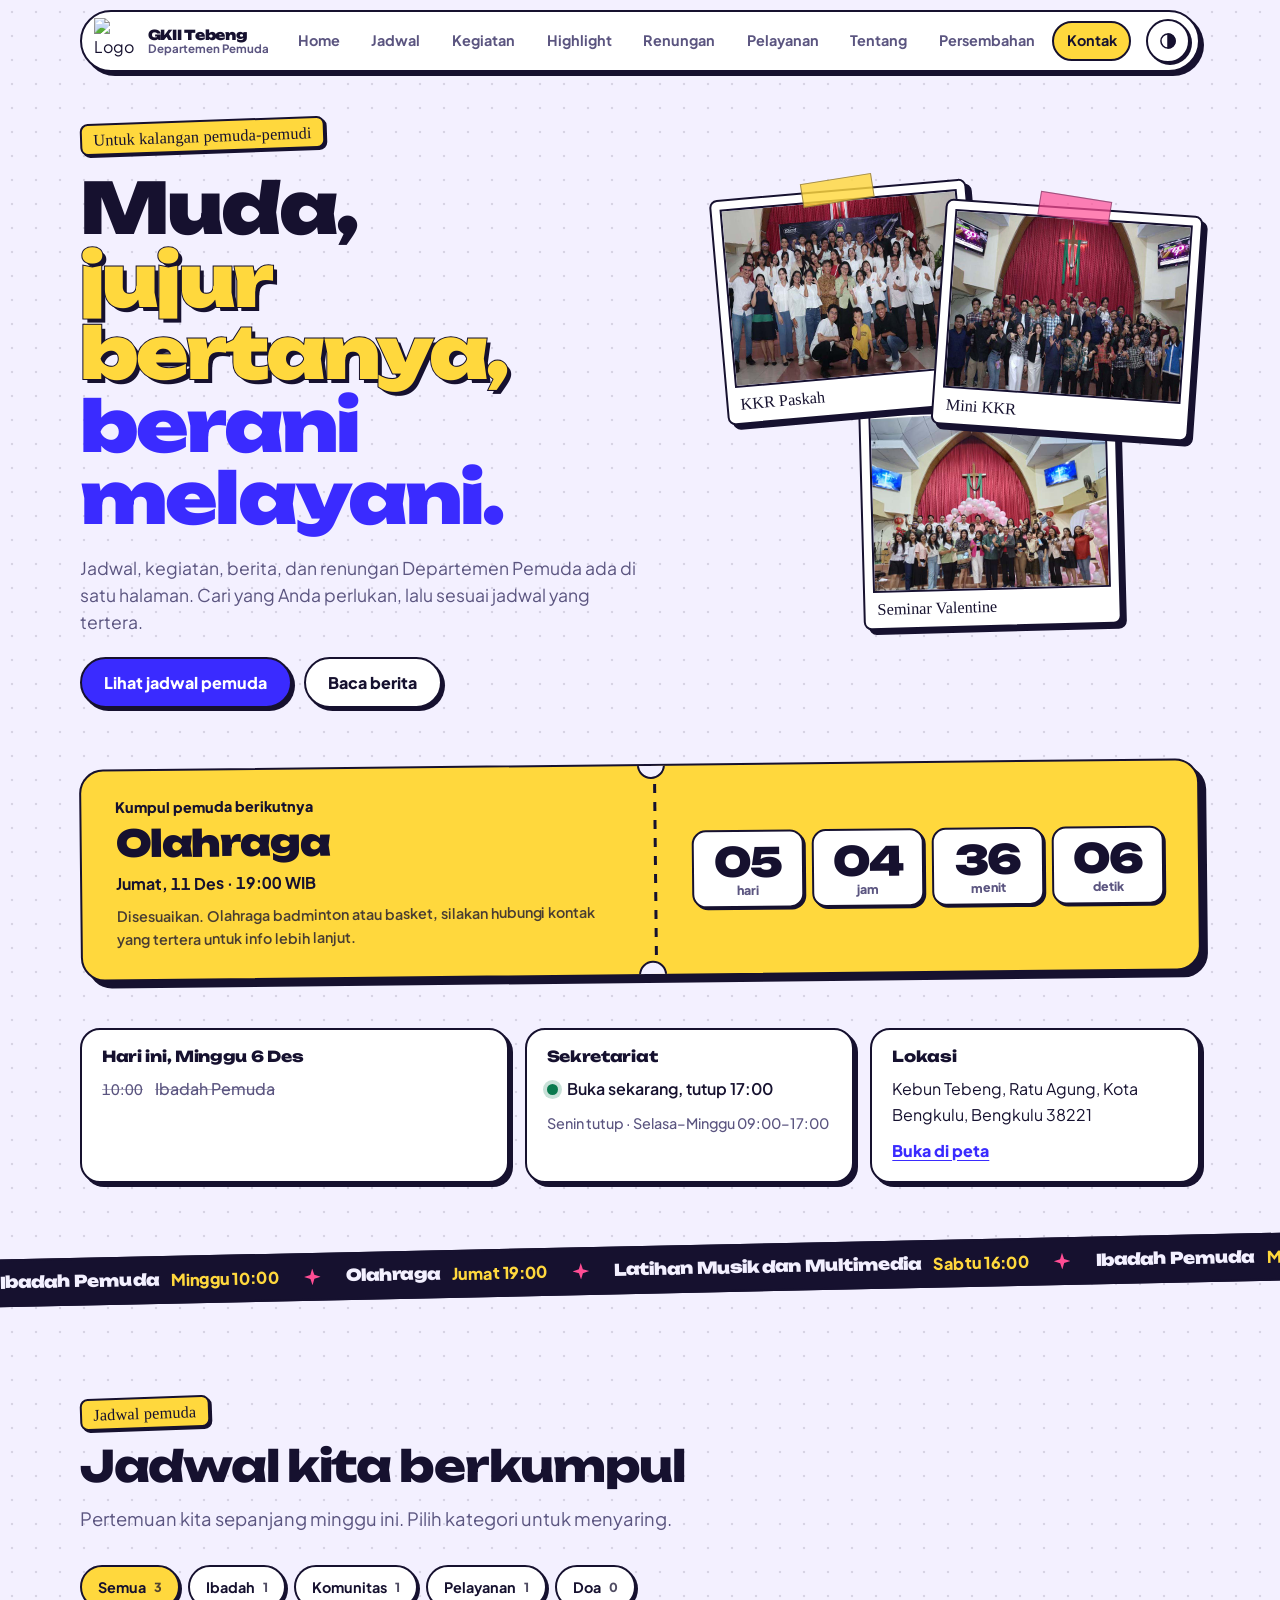
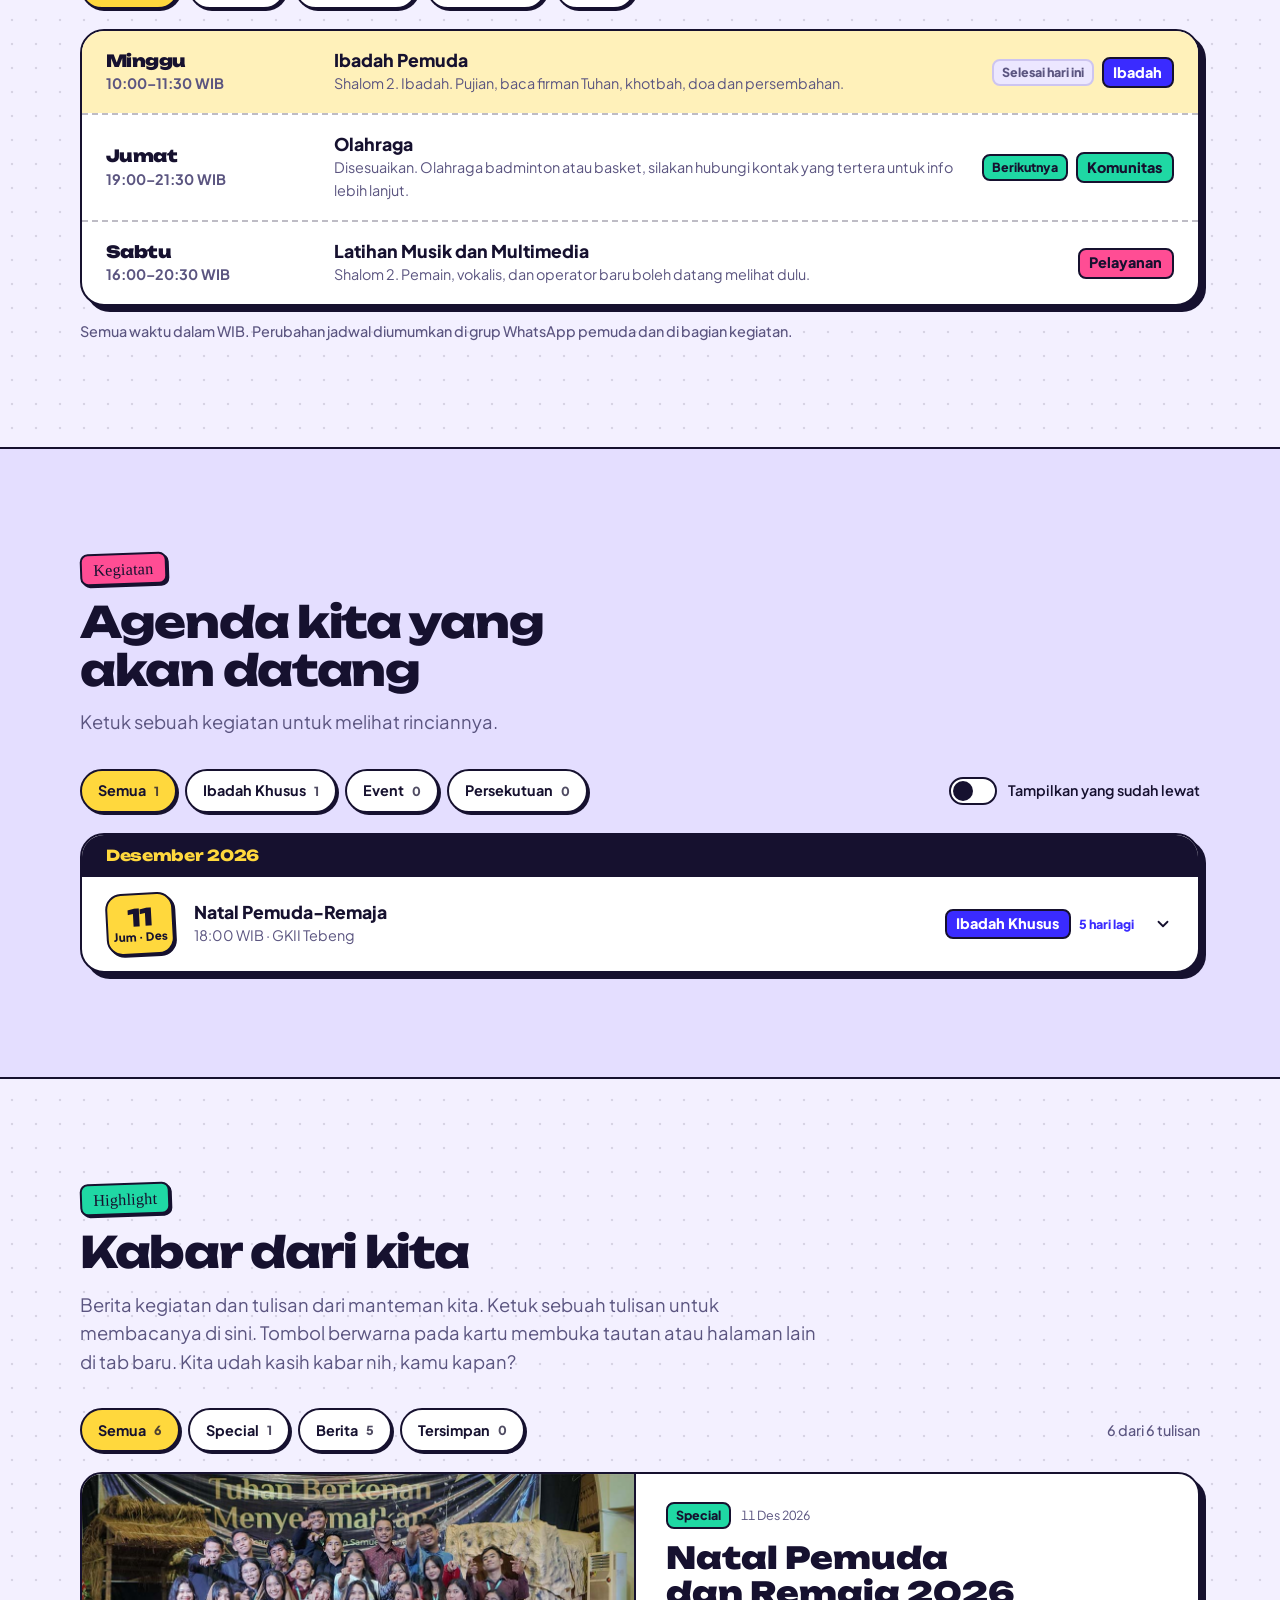
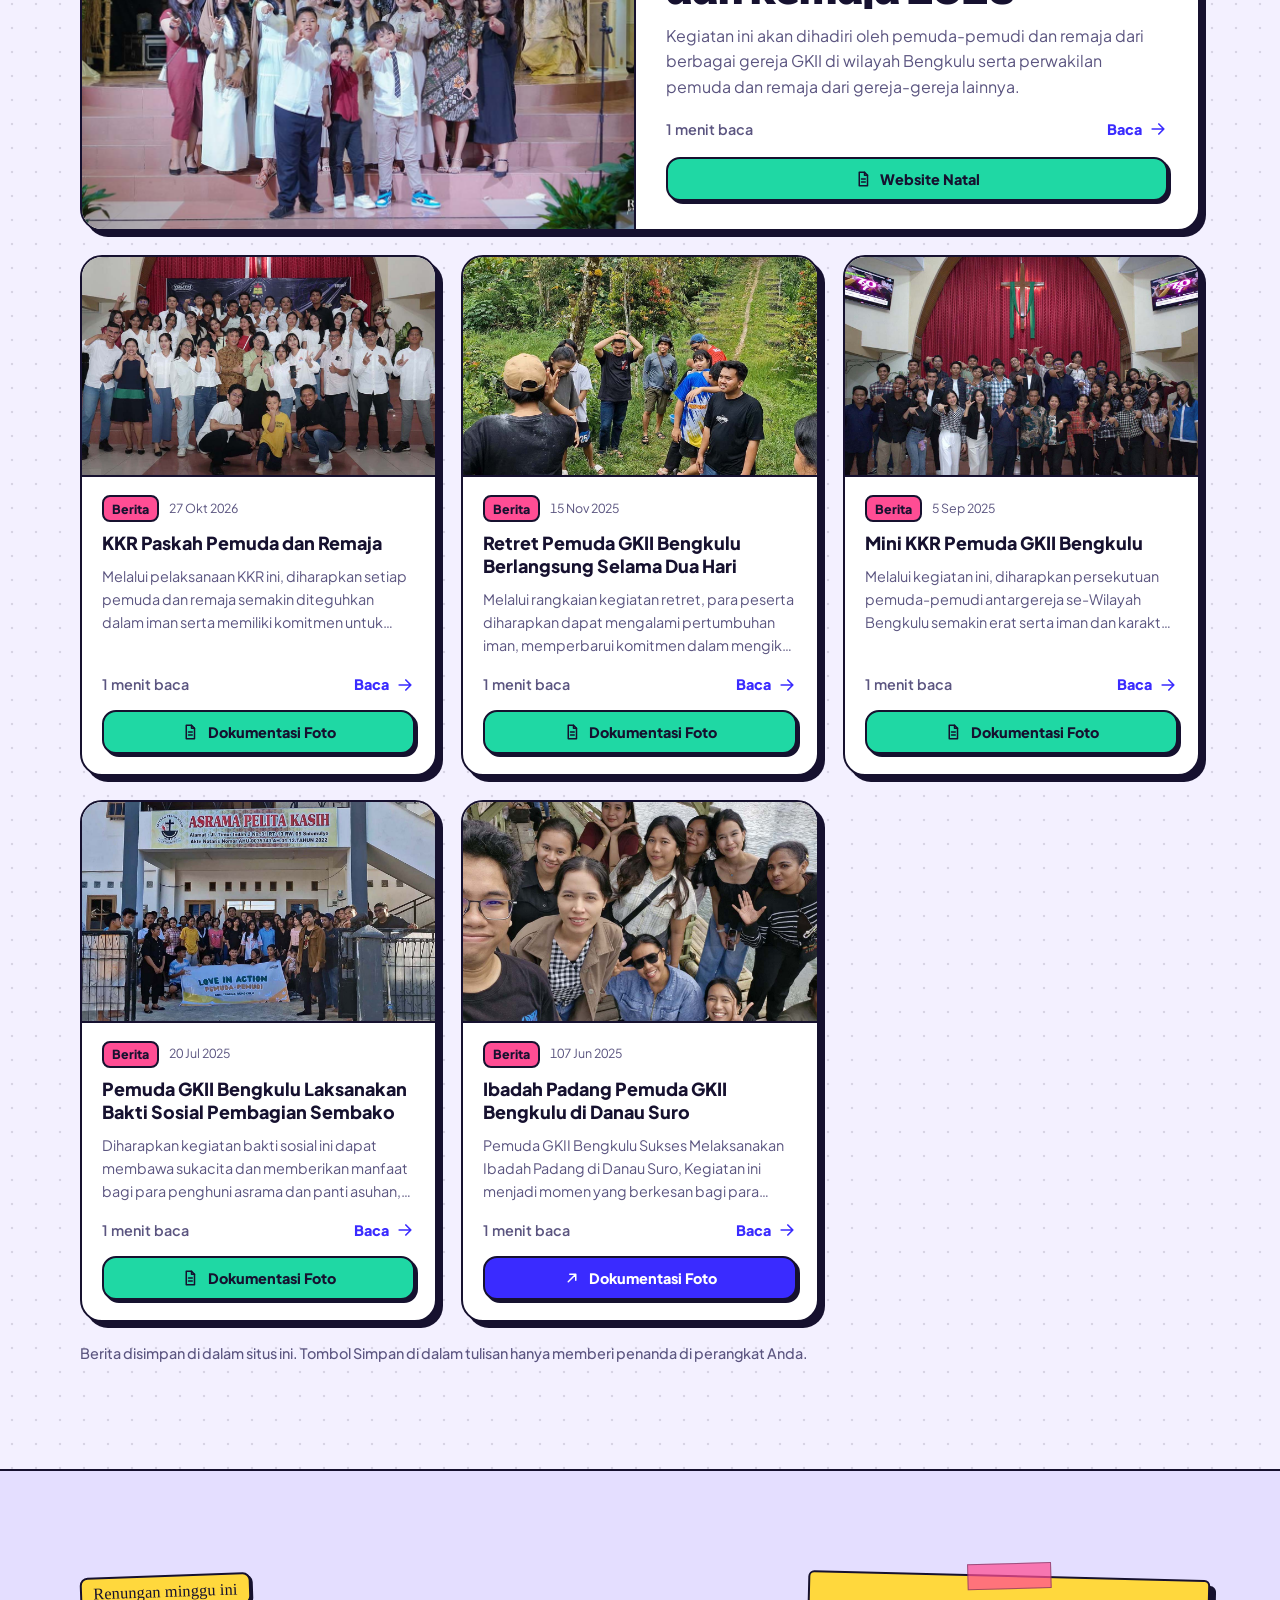
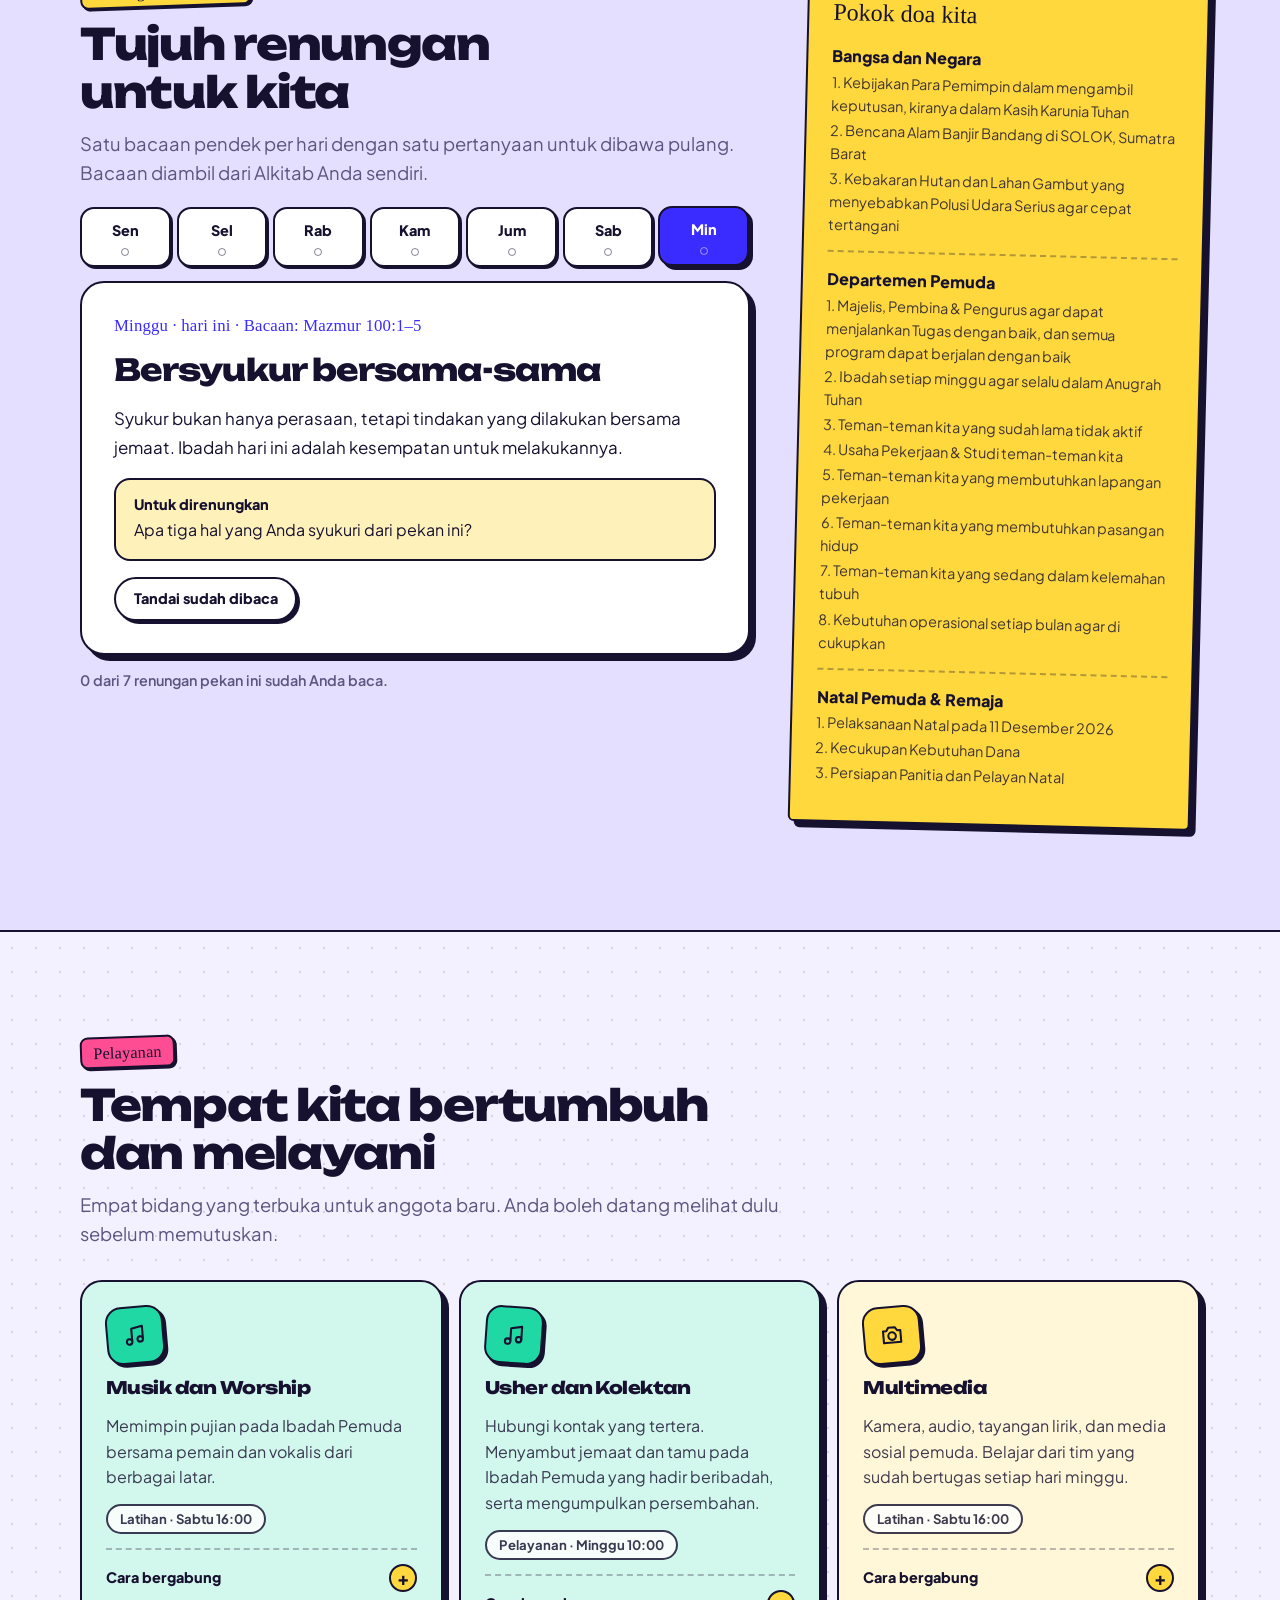
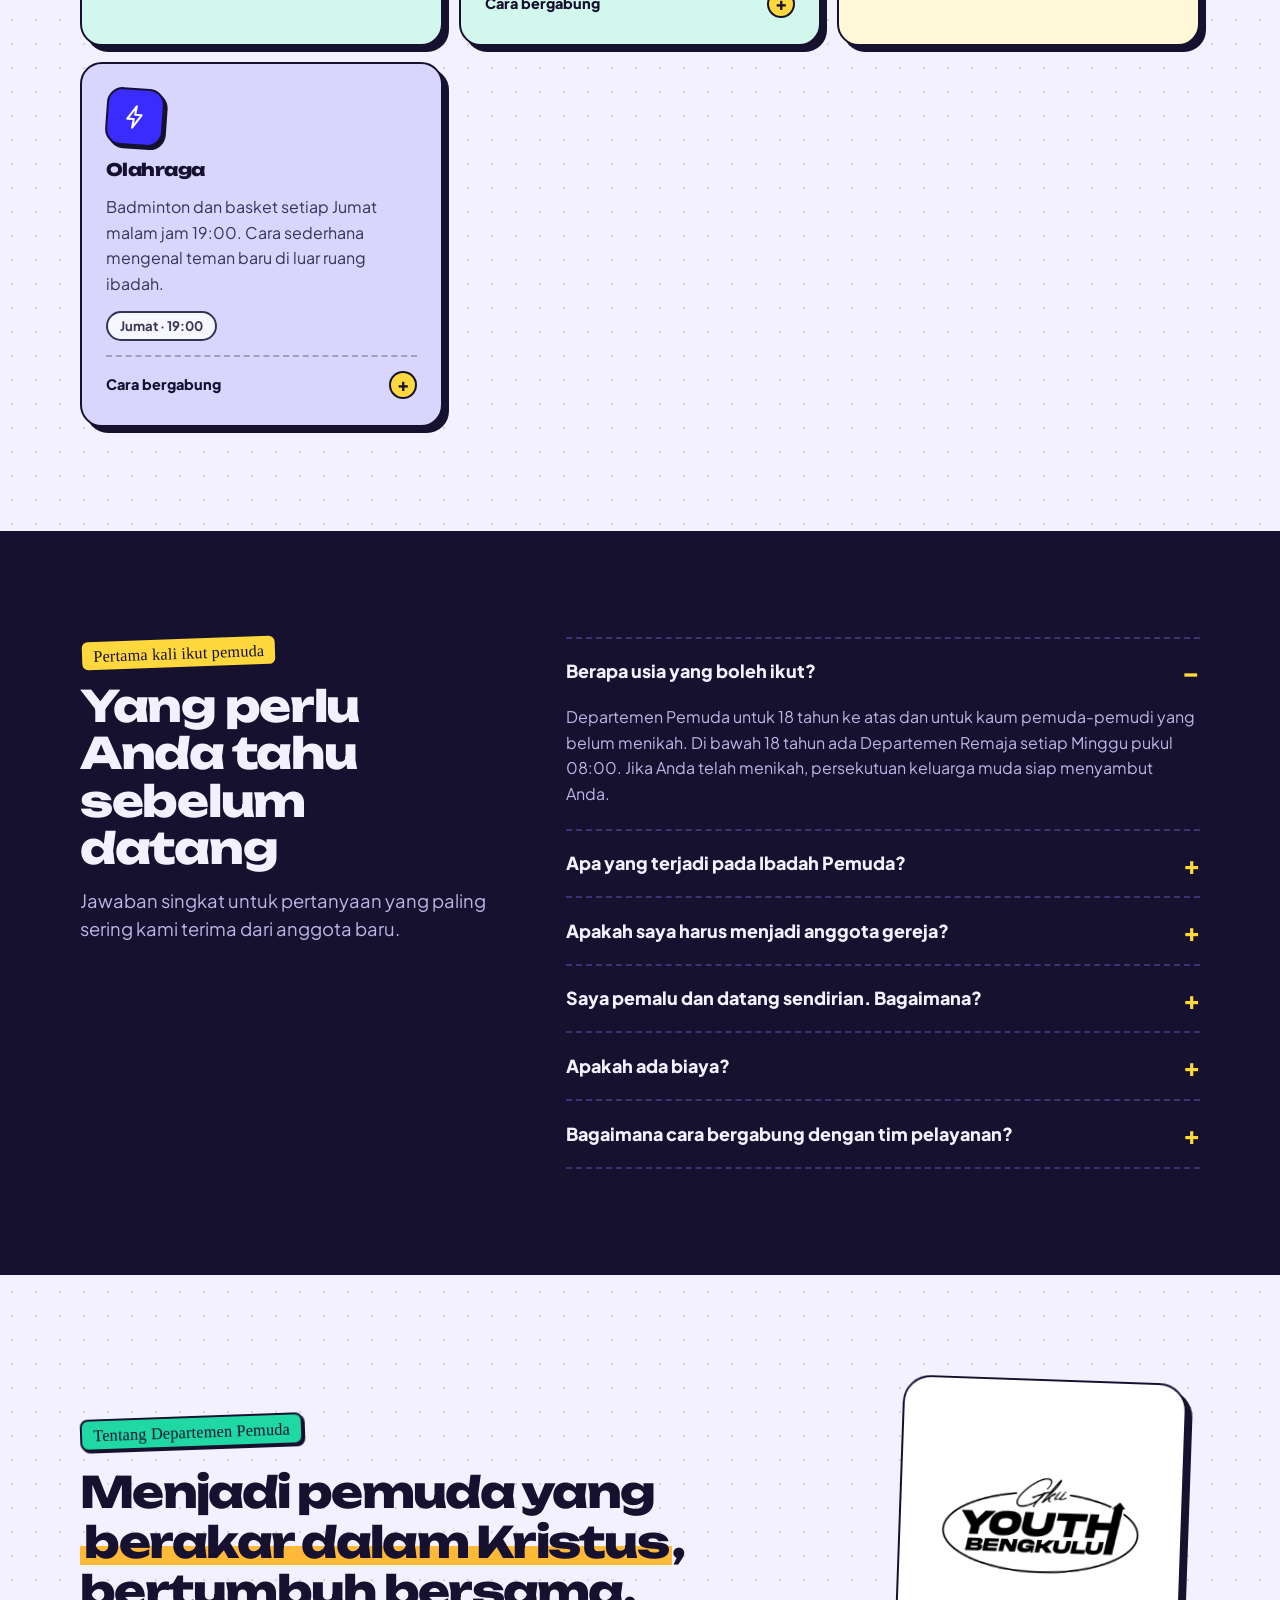
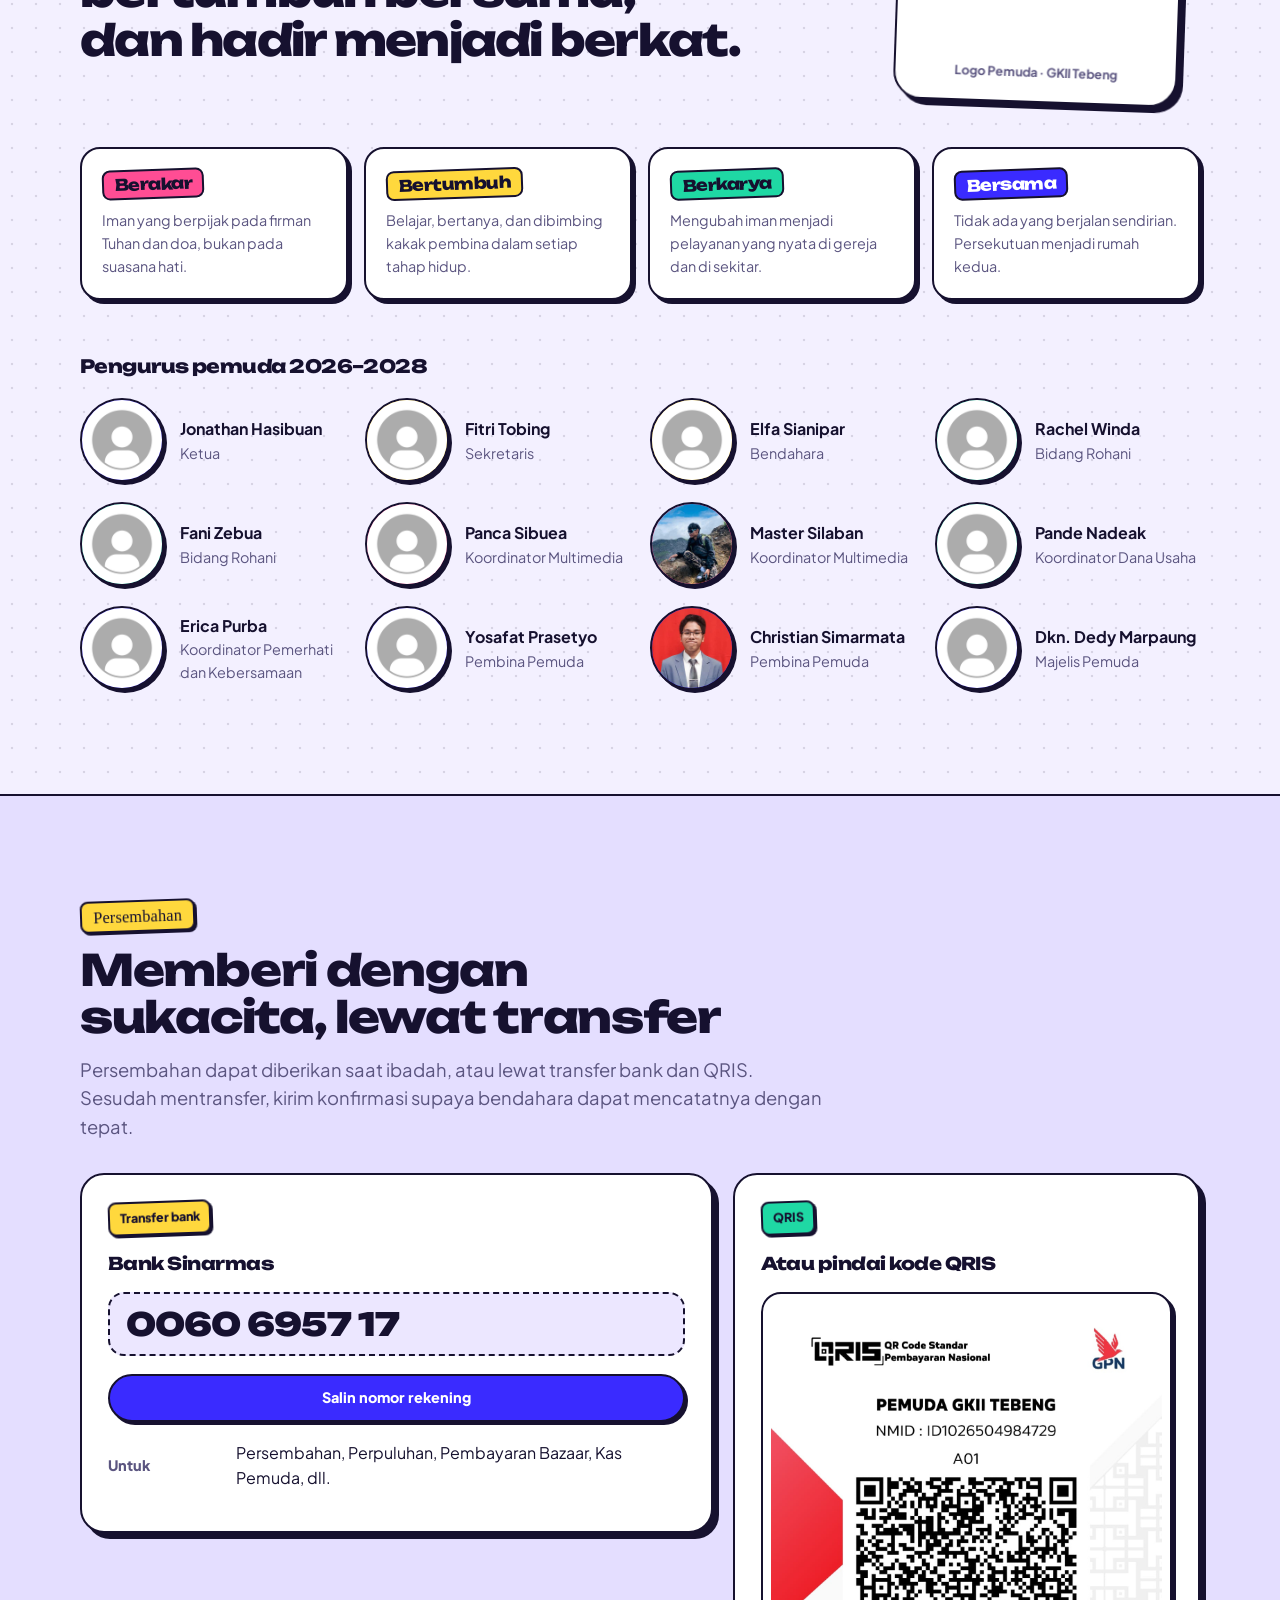
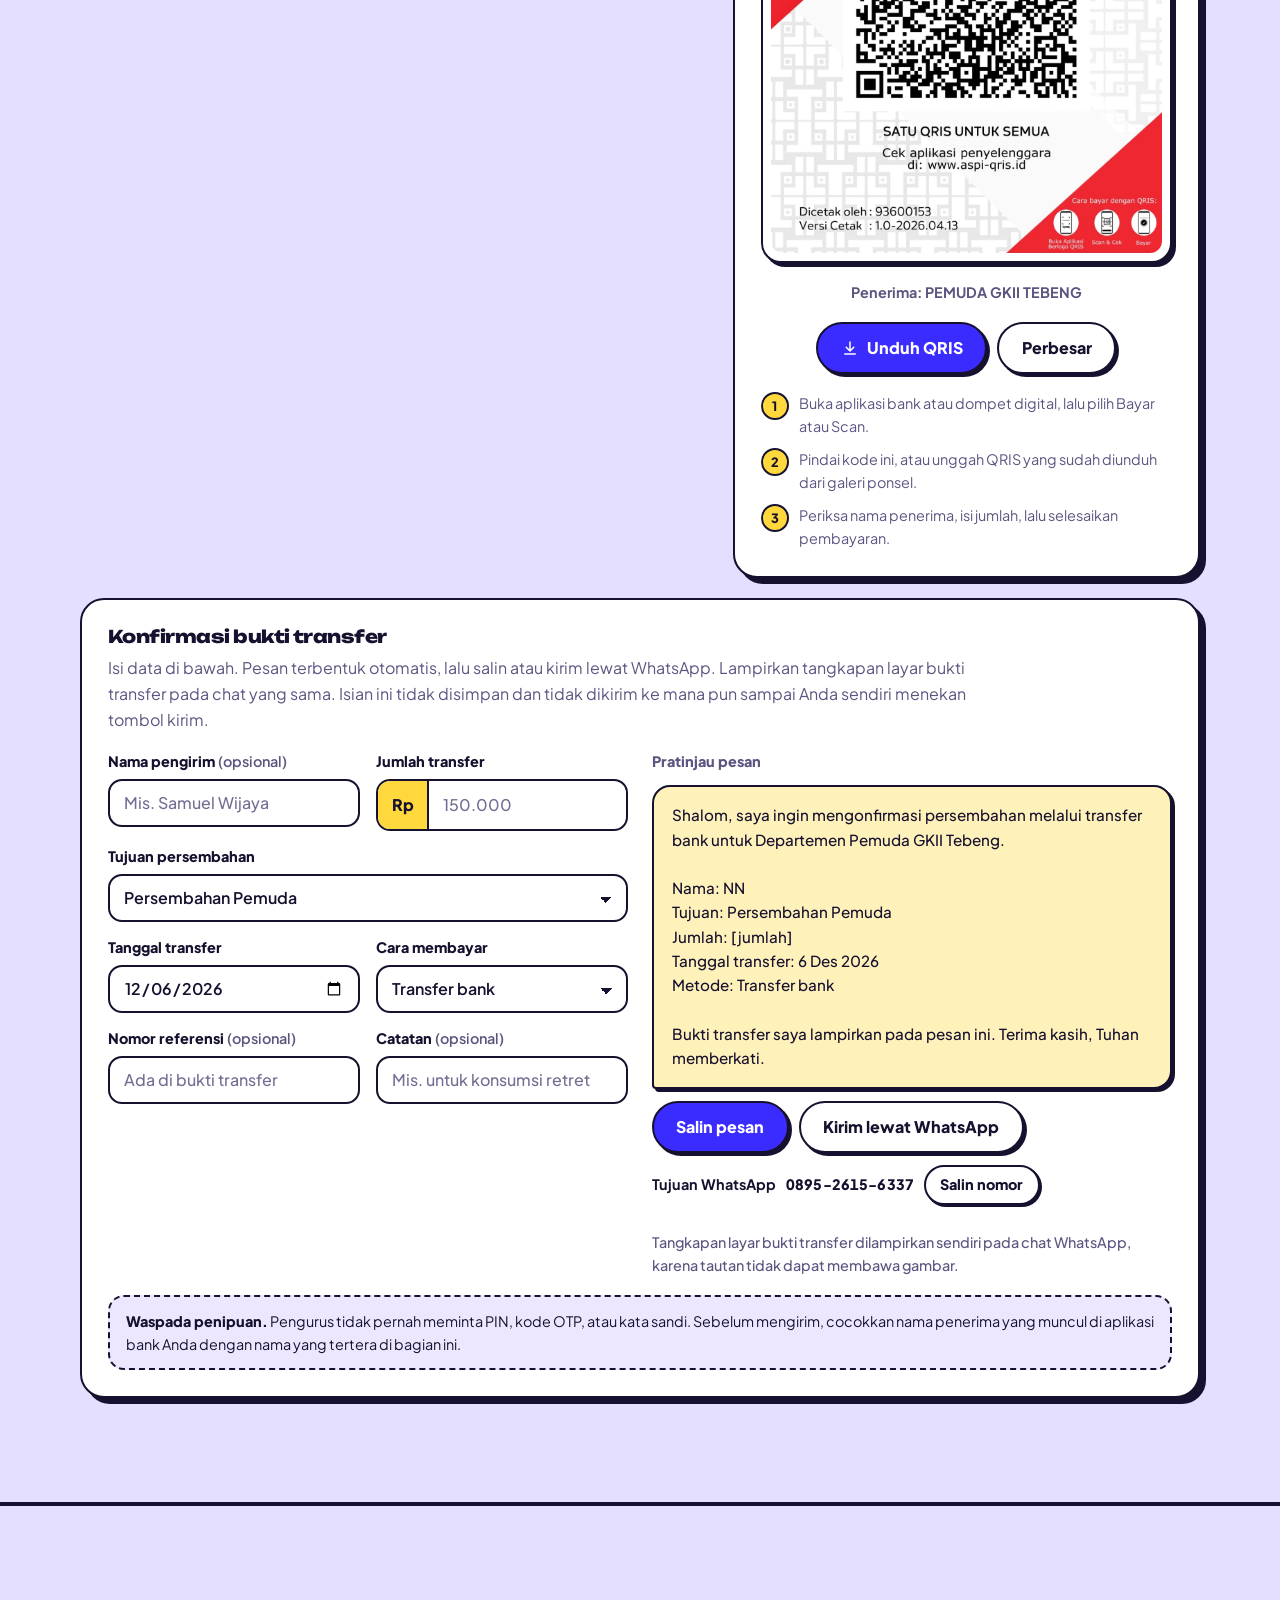
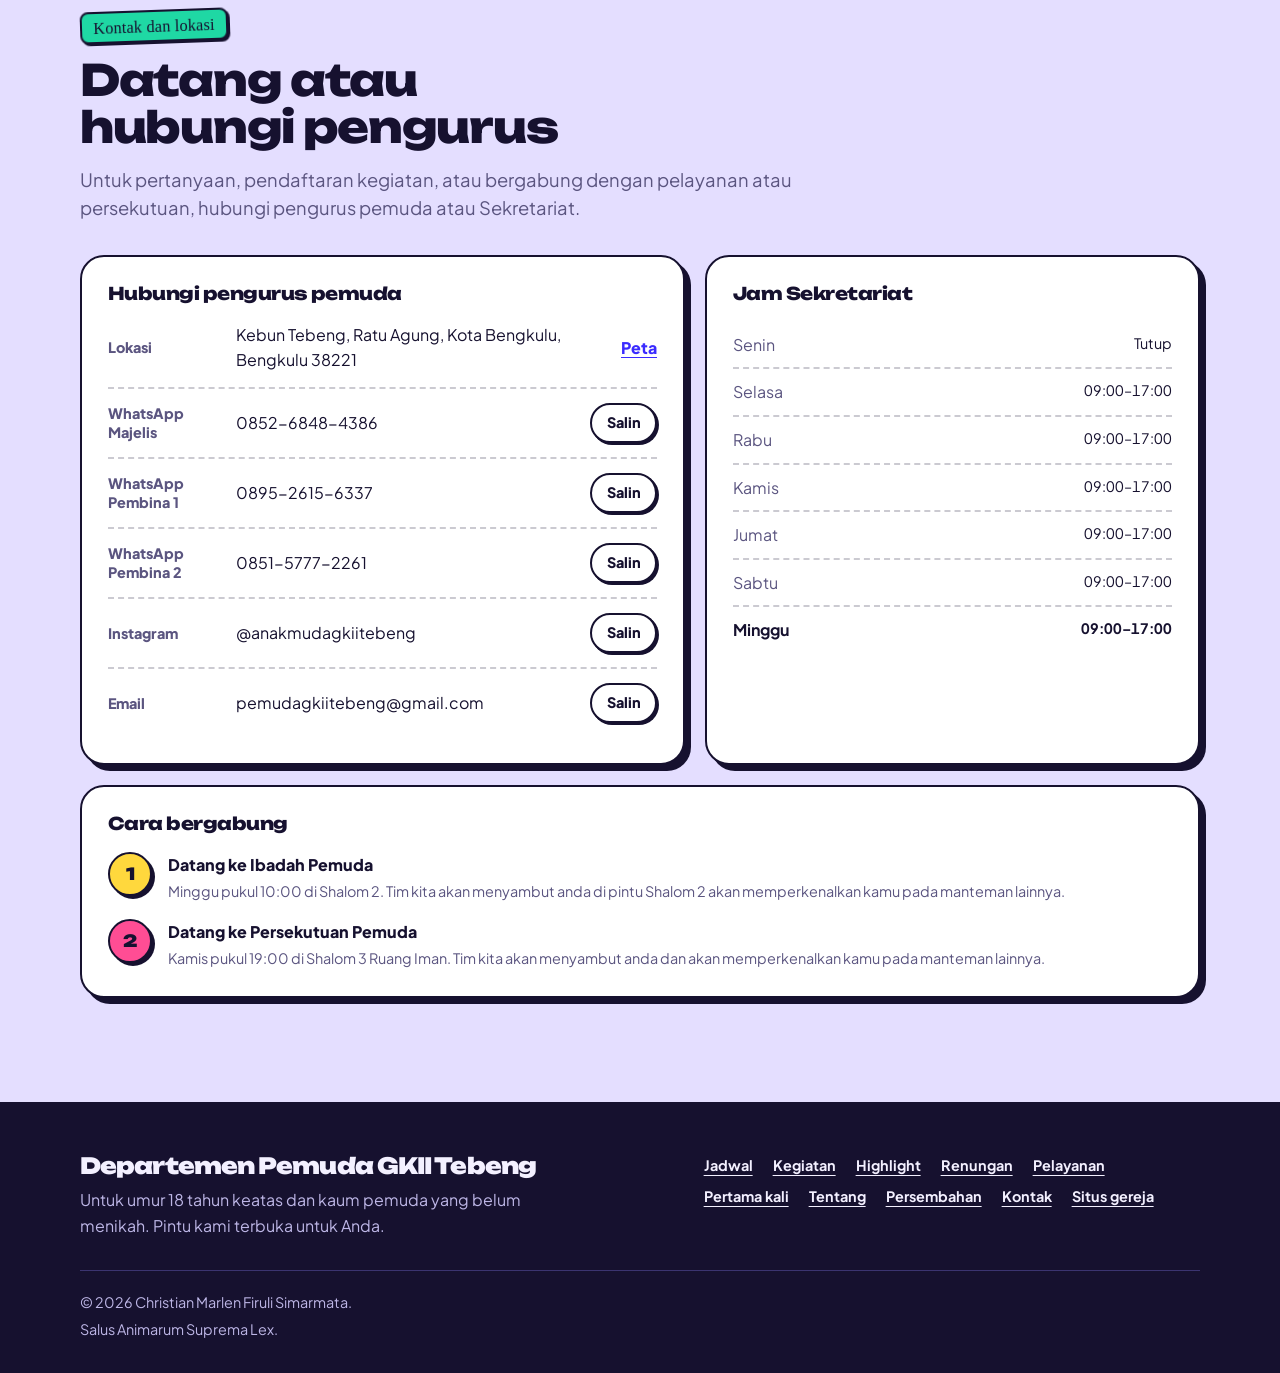
==== index.html @ 6fdecce5 "BIg Update." ====
<!doctype html>
<html>
  <head>
    <meta charset="utf8" />
    <meta
      name="viewport"
      content="width=device-width,initial-scale=1,viewport-fit=cover"
    />
    <link rel="stylesheet" href="css/pemuda.css" />
    <meta
      name="google-site-verification"
      content="fjR6FVzo6zAJXnYV338PZYV8bFMIik87Fm8AAgnD2HM"
    />
  </head>
  <body>
    <title>Pemuda GKII Tebeng</title>
    <meta name="claude:viewport-fit-sides" content="cover" />
    <link rel="preconnect" href="https://fonts.googleapis.com" />
    <link rel="preconnect" href="https://fonts.gstatic.com" crossorigin />
    <link
      rel="stylesheet"
      href="https://fonts.googleapis.com/css2?family=Unbounded:wght@600..900&family=Plus+Jakarta+Sans:wght@400..800&family=Permanent+Marker&display=swap"
    />
    <a class="skip-link" href="#jadwal">Lewati ke konten</a>

    <header class="site-header">
      <div class="wrap header-inner">
        <a
          class="brand"
          href="#beranda"
          aria-label="Departemen Pemuda Kasih Karunia, ke beranda"
        >
          <img
            class="logo logo-light"
            src="galeri/pemuda/"
            width="200"
            height="202"
            alt="Logo Dept. Pemuda Gereja Kristen Injili Indonesia (GKII)"
          />
          <img
            class="logo logo-dark"
            src="galeri/pemuda/logo-pemuda-putih.png"
            width="200"
            height="202"
            alt="Logo Dept. Pemuda Gereja Kristen Injili Indonesia (GKII)"
          />
          <span class="brand-text">
            <span class="brand-name">GKII Tebeng</span>
            <span class="brand-sub">Departemen Pemuda</span>
          </span>
        </a>
        <nav class="nav" aria-label="Navigasi utama">
          <a href="index.html" target="_self" rel="noopener">Home</a>
          <a href="#jadwal">Jadwal</a>
          <a href="#kegiatan">Kegiatan</a>
          <a href="#berita">Highlight</a>
          <a href="#renungan">Renungan</a>
          <a href="#pelayanan">Pelayanan</a>
          <a href="#tentang">Tentang</a>
          <a href="#persembahan">Persembahan</a>
          <a href="#kontak">Kontak</a>
        </nav>
        <div class="header-actions">
          <a class="btn btn-small btn-primary desk-only" href="#pertama"
            >Pertama kali?</a
          >
          <button
            class="icon-btn"
            id="themeBtn"
            type="button"
            aria-label="Ganti tema terang atau gelap"
          >
            <svg viewBox="0 0 24 24" aria-hidden="true">
              <circle cx="12" cy="12" r="8.5" />
              <path d="M12 3.5v17a8.5 8.5 0 0 0 0-17z" fill="currentColor" />
            </svg>
          </button>
          <button
            class="icon-btn menu-btn"
            id="menuBtn"
            type="button"
            aria-expanded="false"
            aria-controls="mobileNav"
            aria-label="Buka menu"
          >
            <svg viewBox="0 0 24 24" aria-hidden="true">
              <path d="M4 8h16M4 16h16" />
            </svg>
          </button>
        </div>
      </div>
      <nav
        class="mobile-nav"
        id="mobileNav"
        aria-label="Navigasi seluler"
        hidden
      >
        <div class="wrap">
          <ul>
            <li>
              <a class="m-link" href="index.html" target="_self" rel="noopener"
                >Home</a
              >
            </li>
            <li><a class="m-link" href="#jadwal">Jadwal pemuda</a></li>
            <li><a class="m-link" href="#kegiatan">Kegiatan</a></li>
            <li><a class="m-link" href="#berita">Highlight</a></li>
            <li><a class="m-link" href="#renungan">Renungan</a></li>
            <li><a class="m-link" href="#pelayanan">Pelayanan</a></li>
            <li><a class="m-link" href="#tentang">Tentang kami</a></li>
            <li><a class="m-link" href="#persembahan">Persembahan</a></li>
            <li><a class="m-link" href="#kontak">Kontak dan lokasi</a></li>
          </ul>
          <a class="btn btn-primary" href="#pertama">Pertama kali datang?</a>
        </div>
      </nav>
    </header>

    <main id="main">
      <!-- BERANDA -->
      <section class="hero" id="beranda">
        <div class="wrap">
          <div class="hero-grid">
            <div class="hero-copy">
              <p class="eyebrow">Untuk kalangan pemuda-pemudi</p>
              <h1>
                <span class="h1-a">Muda,</span>
                <span class="h1-b">jujur bertanya,</span>
                <span class="h1-c">berani melayani.</span>
              </h1>
              <p class="lead">
                Jadwal, kegiatan, berita, dan renungan Departemen Pemuda ada di
                satu halaman. Cari yang Anda perlukan, lalu sesuai jadwal yang
                tertera.
              </p>
              <div class="cta-row">
                <a class="btn btn-primary" href="#jadwal"
                  >Lihat jadwal pemuda</a
                >
                <a class="btn btn-ghost" href="#berita">Baca berita</a>
              </div>
            </div>
            <div class="hero-visual">
              <div class="collage" id="collage" aria-hidden="true"></div>
              <div class="burst" id="burst" aria-hidden="true"></div>
            </div>
          </div>

          <article class="ticket" aria-label="Kumpul pemuda berikutnya">
            <div class="ticket-main">
              <div class="next-top">
                <p class="label" id="cdLabel">Kegiatan Kita Berikutnya</p>
                <span class="tag tag-live" id="liveTag" hidden
                  >Berlangsung</span
                >
              </div>
              <h2 id="nextName">Jadwal Kita</h2>
              <p class="next-when mono" id="nextWhen">Memuat jadwal</p>
              <p class="next-place" id="nextPlace"></p>
            </div>
            <span class="ticket-cut" aria-hidden="true"></span>
            <div class="count" id="countdown" role="timer" aria-live="off">
              <div><b id="cd-d">--</b><small>hari</small></div>
              <div><b id="cd-h">--</b><small>jam</small></div>
              <div><b id="cd-m">--</b><small>menit</small></div>
              <div><b id="cd-s">--</b><small>detik</small></div>
            </div>
          </article>

          <div class="quick">
            <div class="panel quick-panel">
              <div class="quick-item">
                <h3 id="todayTitle">Hari ini</h3>
                <ul class="today-list" id="todayList"></ul>
              </div>
              <div class="quick-item">
                <h3>Sekretariat</h3>
                <p class="status" id="officeStatus">Memeriksa jam buka</p>
                <p class="hint" id="officeHint" style="margin: 0"></p>
              </div>
              <div class="quick-item">
                <h3>Lokasi</h3>
                <p>Kebun Tebeng, Ratu Agung, Kota Bengkulu, Bengkulu 38221</p>
                <a
                  class="link"
                  href="https://maps.app.goo.gl/iYzDSpw44QK8RSQH8"
                  target="_blank"
                  rel="noopener"
                  >Buka di peta</a
                >
              </div>
            </div>
          </div>
        </div>
        <div class="tape" aria-hidden="true">
          <div class="tape-track" id="tapeTrack"></div>
        </div>
      </section>

      <!-- JADWAL -->
      <section class="section" id="jadwal">
        <div class="wrap">
          <div class="sec-head">
            <p class="eyebrow">Jadwal pemuda</p>
            <h2>Jadwal kita berkumpul</h2>
            <p class="sec-sub">
              Pertemuan kita sepanjang minggu ini. Pilih kategori untuk
              menyaring.
            </p>
          </div>
          <div class="toolbar">
            <div
              class="chips"
              id="schedFilters"
              role="group"
              aria-label="Saring jadwal menurut kategori"
            ></div>
          </div>
          <ul class="panel sched" id="schedList"></ul>
          <p class="hint">
            Semua waktu dalam WIB. Perubahan jadwal diumumkan di grup WhatsApp
            pemuda dan di bagian kegiatan.
          </p>
        </div>
      </section>

      <!-- KEGIATAN -->
      <section class="section section--alt" id="kegiatan">
        <div class="wrap">
          <div class="sec-head">
            <p class="eyebrow">Kegiatan</p>
            <h2>Agenda kita yang akan datang</h2>
            <p class="sec-sub">
              Ketuk sebuah kegiatan untuk melihat rinciannya.
            </p>
          </div>
          <div class="toolbar">
            <div
              class="chips"
              id="evFilters"
              role="group"
              aria-label="Saring kegiatan menurut kategori"
            ></div>
            <label class="switch" for="showPast">
              <input type="checkbox" id="showPast" />
              <span class="track" aria-hidden="true"></span>
              <span>Tampilkan yang sudah lewat</span>
            </label>
          </div>
          <div class="panel events" id="evList"></div>
        </div>
      </section>

      <!-- BERITA DAN ARTIKEL -->
      <section class="section" id="berita">
        <div class="wrap">
          <div class="sec-head">
            <p class="eyebrow">Highlight</p>
            <h2>Kabar dari kita</h2>
            <p class="sec-sub">
              Berita kegiatan dan tulisan dari manteman kita. Ketuk sebuah
              tulisan untuk membacanya di sini. Tombol berwarna pada kartu
              membuka tautan atau halaman lain di tab baru. Kita udah kasih
              kabar nih, kamu kapan?
            </p>
          </div>
          <div class="toolbar">
            <div
              class="chips"
              id="postFilters"
              role="group"
              aria-label="Saring berita dan artikel"
            ></div>
            <p class="hint" id="postCount" style="margin: 0"></p>
          </div>
          <div class="pgrid" id="postGrid"></div>
          <p class="hint" style="margin-top: 20px">
            Berita disimpan di dalam situs ini. Tombol Simpan di dalam tulisan
            hanya memberi penanda di perangkat Anda.
          </p>
        </div>
      </section>

      <!-- RENUNGAN -->
      <section class="section section--alt" id="renungan">
        <div class="wrap split">
          <div>
            <div class="sec-head" style="margin-bottom: 20px">
              <p class="eyebrow">Renungan minggu ini</p>
              <h2>Tujuh renungan untuk kita</h2>
              <p class="sec-sub">
                Satu bacaan pendek per hari dengan satu pertanyaan untuk dibawa
                pulang. Bacaan diambil dari Alkitab Anda sendiri.
              </p>
            </div>
            <div
              class="tabs"
              id="devoTabs"
              role="tablist"
              aria-label="Pilih hari"
            ></div>
            <article
              class="panel devo-card"
              id="devoPanel"
              role="tabpanel"
              tabindex="0"
            ></article>
            <p
              class="devo-progress"
              id="devoProgress"
              style="margin-top: 14px"
            ></p>
          </div>
          <aside class="warta" aria-labelledby="doaHead">
            <h3 class="w-head" id="doaHead">Pokok doa kita</h3>
            <ul class="prayer">
              <li>
                <b>Bangsa dan Negara</b
                ><span
                  >1. Kebijakan Para Pemimpin dalam mengambil keputusan, kiranya
                  dalam Kasih Karunia Tuhan</span
                ><span
                  >2. Bencana Alam Banjir Bandang di SOLOK, Sumatra Barat</span
                ><span
                  >3. Kebakaran Hutan dan Lahan Gambut yang menyebabkan Polusi
                  Udara Serius agar cepat tertangani</span
                >
              </li>
              <li>
                <b>Departemen Pemuda</b
                ><span
                  >1. Majelis, Pembina & Pengurus agar dapat menjalankan Tugas
                  dengan baik, dan semua program dapat berjalan dengan
                  baik</span
                ><span
                  >2. Ibadah setiap minggu agar selalu dalam Anugrah Tuhan</span
                ><span>3. Teman-teman kita yang sudah lama tidak aktif</span>
                <span>4. Usaha Pekerjaan & Studi teman-teman kita</span>
                <span
                  >5. Teman-teman kita yang membutuhkan lapangan pekerjaan</span
                >
                <span>6. Teman-teman kita yang membutuhkan pasangan hidup</span>
                <span
                  >7. Teman-teman kita yang sedang dalam kelemahan tubuh
                </span>
                <span
                  >8. Kebutuhan operasional setiap bulan agar di cukupkan</span
                >
              </li>
              <li>
                <b>Natal Pemuda & Remaja</b
                ><span>1. Pelaksanaan Natal pada 11 Desember 2026</span
                ><span>2. Kecukupan Kebutuhan Dana</span
                ><span>3. Persiapan Panitia dan Pelayan Natal</span>
              </li>
            </ul>
          </aside>
        </div>
      </section>

      <!-- PELAYANAN -->
      <section class="section" id="pelayanan">
        <div class="wrap">
          <div class="sec-head">
            <p class="eyebrow">Pelayanan</p>
            <h2>Tempat kita bertumbuh dan melayani</h2>
            <p class="sec-sub">
              Empat bidang yang terbuka untuk anggota baru. Anda boleh datang
              melihat dulu sebelum memutuskan.
            </p>
          </div>
          <div class="tiles">
            <article class="panel tile k-teal">
              <div class="tile-ico">
                <svg viewBox="0 0 24 24" aria-hidden="true">
                  <path d="M9 18V6l10-2v12" />
                  <circle cx="6.5" cy="18" r="2.5" />
                  <circle cx="16.5" cy="16" r="2.5" />
                </svg>
              </div>
              <h3>Musik dan Worship</h3>
              <p>
                Memimpin pujian pada Ibadah Pemuda bersama pemain dan vokalis
                dari berbagai latar.
              </p>
              <p class="tile-when">Latihan · Sabtu 16:00</p>
              <details>
                <summary>Cara bergabung</summary>
                <p>
                  Hubungi kontak yang tertera. Pemain gitar, bass, keyboard,
                  drum, dan vokalis baru sangat dibutuhkan. Tidak perlu audisi.
                </p>
              </details>
            </article>
            <article class="panel tile k-teal">
              <div class="tile-ico">
                <svg viewBox="0 0 24 24" aria-hidden="true">
                  <path d="M9 18V6l10-2v12" />
                  <circle cx="6.5" cy="18" r="2.5" />
                  <circle cx="16.5" cy="16" r="2.5" />
                </svg>
              </div>
              <h3>Usher dan Kolektan</h3>
              <p>
                Hubungi kontak yang tertera. Menyambut jemaat dan tamu pada
                Ibadah Pemuda yang hadir beribadah, serta mengumpulkan
                persembahan.
              </p>
              <p class="tile-when">Pelayanan · Minggu 10:00</p>
              <details>
                <summary>Cara bergabung</summary>
                <p>
                  Hubungi kontak yang tertera. Pelayan baru diperkenalkan pada
                  satu bidang dulu, misalnya menyambut jemaat.
                </p>
              </details>
            </article>
            <article class="panel tile k-glow">
              <div class="tile-ico">
                <svg viewBox="0 0 24 24" aria-hidden="true">
                  <path d="M4 8h3l2-3h6l2 3h3v11H4z" />
                  <circle cx="12" cy="13" r="3.5" />
                </svg>
              </div>
              <h3>Multimedia</h3>
              <p>
                Kamera, audio, tayangan lirik, dan media sosial pemuda. Belajar
                dari tim yang sudah bertugas setiap hari minggu.
              </p>
              <p class="tile-when">Latihan · Sabtu 16:00</p>
              <details>
                <summary>Cara bergabung</summary>
                <p>
                  Hubungi kontak yang tertera. Pemula boleh datang melihat dulu
                  sebelum memutuskan. Tidak perlu pandai mengoperasikan kamera
                  atau audio.
                </p>
              </details>
            </article>
            <article class="panel tile k-accent">
              <div class="tile-ico">
                <svg viewBox="0 0 24 24" aria-hidden="true">
                  <path d="M13 2L5 14h6l-1 8 8-12h-6z" />
                </svg>
              </div>
              <h3>Olahraga</h3>
              <p>
                Badminton dan basket setiap Jumat malam jam 19:00. Cara
                sederhana mengenal teman baru di luar ruang ibadah.
              </p>
              <p class="tile-when">Jumat · 19:00</p>
              <details>
                <summary>Cara bergabung</summary>
                <p>Hubungi kontak yang tertera. Tidak perlu pandai bermain.</p>
              </details>
            </article>
          </div>
        </div>
      </section>

      <!-- PERTAMA KALI -->
      <section class="section band" id="pertama">
        <div class="wrap faq-grid">
          <div class="sec-head">
            <p class="eyebrow">Pertama kali ikut pemuda</p>
            <h2>Yang perlu Anda tahu sebelum datang</h2>
            <p class="sec-sub">
              Jawaban singkat untuk pertanyaan yang paling sering kami terima
              dari anggota baru.
            </p>
          </div>
          <div class="faq">
            <details name="faq" open>
              <summary>Berapa usia yang boleh ikut?</summary>
              <p>
                Departemen Pemuda untuk 18 tahun ke atas dan untuk kaum
                pemuda-pemudi yang belum menikah. Di bawah 18 tahun ada
                Departemen Remaja setiap Minggu pukul 08:00. Jika Anda telah
                menikah, persekutuan keluarga muda siap menyambut Anda.
              </p>
            </details>
            <details name="faq">
              <summary>Apa yang terjadi pada Ibadah Pemuda?</summary>
              <p>
                Ibadah berlangsung sekitar 90 menit: pujian, doa, pembacaan
                firman, khotbah, dan persembahan. Anda boleh ikut berdiri dan
                bernyanyi, atau duduk menyimak sesuai kenyamanan Anda.
              </p>
            </details>
            <details name="faq">
              <summary>Apakah saya harus menjadi anggota gereja?</summary>
              <p>
                Tidak. Semua pemuda boleh hadir, baik dari gereja lain maupun
                yang sedang mencari.
              </p>
            </details>
            <details name="faq">
              <summary>Saya pemalu dan datang sendirian. Bagaimana?</summary>
              <p>
                Banyak anggota memulai dengan cara yang sama. Tim kita akan
                menyambut anda di pintu Shalom 2 akan memperkenalkan kamu pada
                manteman lainnya.
              </p>
            </details>
            <details name="faq">
              <summary>Apakah ada biaya?</summary>
              <p>
                Ibadah dan persekutuan tidak ada dikenakan biaya. Beberapa
                kegiatan, seperti retret, dikenai biaya untuk menutup biaya
                transportasi, akomodasi, dan konsumsi. Biaya ini diumumkan
                sebelum kegiatan.
              </p>
            </details>
            <details name="faq">
              <summary>Bagaimana cara bergabung dengan tim pelayanan?</summary>
              <p>
                Hubungi kontak yang tertera. Kami mencocokkan Anda dengan
                kelompok yang paling sesuai.
              </p>
            </details>
          </div>
        </div>
      </section>

      <!-- TENTANG -->
      <section class="section" id="tentang">
        <div class="wrap">
          <div class="about-top">
            <div class="about-copy">
              <div class="sec-head" style="margin-bottom: 20px">
                <p class="eyebrow">Tentang Departemen Pemuda</p>
              </div>
              <p class="visi">
                Menjadi pemuda yang <em>berakar dalam Kristus</em>, bertumbuh
                bersama, dan hadir menjadi berkat.
              </p>
            </div>
            <figure class="seal">
              <img
                class="seal-img logo-light"
                src="galeri/pemuda/logo-pemuda-hitam.png"
                width="617"
                height="640"
                loading="lazy"
                alt="Logo Departemen Pemuda Gereja Kristen Injili Indonesia (GKII)"
              />
              <img
                class="seal-img logo-dark"
                src="galeri/pemuda/logo-pemuda-putih.png"
                width="617"
                height="640"
                loading="lazy"
                alt="Logo Departemen Pemuda Gereja Kristen Injili Indonesia (GKII)"
              />
              <figcaption>Logo Pemuda · GKII Tebeng</figcaption>
            </figure>
          </div>
          <div class="values">
            <div class="value">
              <h3>Berakar</h3>
              <p>
                Iman yang berpijak pada firman Tuhan dan doa, bukan pada suasana
                hati.
              </p>
            </div>
            <div class="value">
              <h3>Bertumbuh</h3>
              <p>
                Belajar, bertanya, dan dibimbing kakak pembina dalam setiap
                tahap hidup.
              </p>
            </div>
            <div class="value">
              <h3>Berkarya</h3>
              <p>
                Mengubah iman menjadi pelayanan yang nyata di gereja dan di
                sekitar.
              </p>
            </div>
            <div class="value">
              <h3>Bersama</h3>
              <p>
                Tidak ada yang berjalan sendirian. Persekutuan menjadi rumah
                kedua.
              </p>
            </div>
          </div>
          <h3 class="team-head">Pengurus pemuda 2026–2028</h3>
          <div class="team">
            <div class="person k-accent">
              <span class="avatar" aria-hidden="true">JH</span>
              <div><b>Jonathan Hasibuan</b><span>Ketua</span></div>
            </div>
            <div class="person k-glow">
              <span class="avatar" aria-hidden="true">FT</span>
              <div><b>Fitri Tobing</b><span>Sekretaris</span></div>
            </div>
            <div class="person k-glow">
              <span class="avatar" aria-hidden="true">ES</span>
              <div><b>Elfa Sianipar</b><span>Bendahara</span></div>
            </div>
            <div class="person k-teal">
              <span class="avatar" aria-hidden="true">RW</span>
              <div><b>Rachel Winda</b><span>Bidang Rohani</span></div>
            </div>
            <div class="person k-teal">
              <span class="avatar" aria-hidden="true">FZ</span>
              <div><b>Fani Zebua</b><span>Bidang Rohani</span></div>
            </div>
            <div class="person k-coral">
              <span class="avatar" aria-hidden="true">PS</span>
              <div><b>Panca Sibuea</b><span>Koordinator Multimedia</span></div>
            </div>
            <div class="person k-coral">
              <span class="avatar" aria-hidden="true">MS</span>
              <div>
                <b>Master Silaban</b><span>Koordinator Multimedia</span>
              </div>
            </div>
            <div class="person k-teal">
              <span class="avatar" aria-hidden="true">PN</span>
              <div><b>Pande Nadeak</b><span>Koordinator Dana Usaha</span></div>
            </div>
            <div class="person k-accent">
              <span class="avatar" aria-hidden="true">EP</span>
              <div>
                <b>Erica Purba</b
                ><span>Koordinator Pemerhati dan Kebersamaan</span>
              </div>
            </div>
            <div class="person k-accent">
              <span class="avatar" aria-hidden="true">YP</span>
              <div><b>Yosafat Prasetyo</b><span>Pembina Pemuda</span></div>
            </div>
            <div class="person k-accent">
              <span class="avatar" aria-hidden="true">CS</span>
              <div><b>Christian Simarmata</b><span>Pembina Pemuda</span></div>
            </div>
            <div class="person k-accent">
              <span class="avatar" aria-hidden="true">DM</span>
              <div><b>Dkn. Dedy Marpaung</b><span>Majelis Pemuda</span></div>
            </div>
          </div>
        </div>
      </section>

      <!-- PERSEMBAHAN -->
      <section class="section section--alt" id="persembahan">
        <div class="wrap">
          <div class="sec-head">
            <p class="eyebrow">Persembahan</p>
            <h2>Memberi dengan sukacita, lewat transfer</h2>
            <p class="sec-sub">
              Persembahan dapat diberikan saat ibadah, atau lewat transfer bank
              dan QRIS. Sesudah mentransfer, kirim konfirmasi supaya bendahara
              dapat mencatatnya dengan tepat.
            </p>
          </div>
          <p class="give-sample" id="giveSample" hidden>
            <span class="tag tag-today">Data contoh</span
            ><span id="giveSampleTxt"></span>
          </p>

          <div class="give-grid">
            <div
              class="give-accs"
              id="giveBanks"
              aria-label="Rekening tujuan transfer"
            ></div>
            <article
              class="panel card give-qris"
              id="giveQris"
              aria-labelledby="gqH"
            ></article>
          </div>

          <article
            class="panel card give-confirm"
            id="giveConfirm"
            aria-labelledby="gcH"
          >
            <div class="give-head">
              <h3 id="gcH">Konfirmasi bukti transfer</h3>
              <p>
                Isi data di bawah. Pesan terbentuk otomatis, lalu salin atau
                kirim lewat WhatsApp. Lampirkan tangkapan layar bukti transfer
                pada chat yang sama. Isian ini tidak disimpan dan tidak dikirim
                ke mana pun sampai Anda sendiri menekan tombol kirim.
              </p>
            </div>
            <div class="give-cols">
              <form class="gform" id="gvForm" autocomplete="off" novalidate>
                <div class="fld">
                  <label for="gvName"
                    >Nama pengirim <span class="opt">(opsional)</span></label
                  ><input
                    id="gvName"
                    type="text"
                    maxlength="60"
                    autocomplete="off"
                    placeholder="Mis. Samuel Wijaya"
                  />
                </div>
                <div class="fld">
                  <label for="gvAmount">Jumlah transfer</label>
                  <div class="amt">
                    <span aria-hidden="true">Rp</span
                    ><input
                      id="gvAmount"
                      type="text"
                      inputmode="numeric"
                      maxlength="15"
                      autocomplete="off"
                      placeholder="150.000"
                      aria-describedby="gvAmountErr"
                    />
                  </div>
                  <p class="ferr" id="gvAmountErr" hidden>
                    Isi jumlah transfer dengan angka.
                  </p>
                </div>
                <div class="fld fld--wide">
                  <label for="gvPurpose">Tujuan persembahan</label
                  ><select id="gvPurpose"></select>
                </div>
                <div class="fld">
                  <label for="gvDate">Tanggal transfer</label
                  ><input id="gvDate" type="date" />
                </div>
                <div class="fld">
                  <label for="gvMethod">Cara membayar</label
                  ><select id="gvMethod">
                    <option value="Transfer bank">Transfer bank</option>
                    <option value="QRIS">QRIS</option>
                  </select>
                </div>
                <div class="fld">
                  <label for="gvRef"
                    >Nomor referensi <span class="opt">(opsional)</span></label
                  ><input
                    id="gvRef"
                    type="text"
                    maxlength="30"
                    autocomplete="off"
                    placeholder="Ada di bukti transfer"
                  />
                </div>
                <div class="fld">
                  <label for="gvNote"
                    >Catatan <span class="opt">(opsional)</span></label
                  ><input
                    id="gvNote"
                    type="text"
                    maxlength="120"
                    autocomplete="off"
                    placeholder="Mis. untuk konsumsi retret"
                  />
                </div>
              </form>
              <div class="gpreview">
                <p class="gp-label" id="gvMsgLabel">Pratinjau pesan</p>
                <pre
                  class="gmsg"
                  id="gvMsg"
                  tabindex="0"
                  aria-labelledby="gvMsgLabel"
                ></pre>
                <div class="gp-actions">
                  <button class="btn btn-primary" type="button" id="gvCopy">
                    Salin pesan
                  </button>
                  <a
                    class="btn btn-ghost"
                    id="gvWa"
                    href="#"
                    target="_blank"
                    rel="noopener"
                    >Kirim lewat WhatsApp</a
                  >
                </div>
                <p class="gp-wa" id="gvWaRow" hidden>
                  <span>Tujuan WhatsApp</span> <b class="mono" id="gvWaNo"></b>
                  <button
                    class="copy"
                    type="button"
                    id="gvWaCopy"
                    data-copy=""
                    data-label="Nomor WhatsApp"
                  >
                    Salin nomor
                  </button>
                </p>
                <p class="hint" id="gvHint">
                  Tangkapan layar bukti transfer dilampirkan sendiri pada chat
                  WhatsApp, karena tautan tidak dapat membawa gambar.
                </p>
              </div>
            </div>
            <p class="give-warn">
              <b>Waspada penipuan.</b> Pengurus tidak pernah meminta PIN, kode
              OTP, atau kata sandi. Sebelum mengirim, cocokkan nama penerima
              yang muncul di aplikasi bank Anda dengan nama yang tertera di
              bagian ini.
            </p>
          </article>

          <!--article
            class="panel card give-report"
            id="giveReport"
            aria-labelledby="grH"
          ></article-->
        </div>
      </section>

      <!-- KONTAK -->
      <section class="section section--alt" id="kontak">
        <div class="wrap">
          <div class="sec-head">
            <p class="eyebrow">Kontak dan lokasi</p>
            <h2>Datang atau hubungi pengurus</h2>
            <p class="sec-sub">
              Untuk pertanyaan, pendaftaran kegiatan, atau bergabung dengan
              pelayanan atau persekutuan, hubungi pengurus pemuda atau
              Sekretariat.
            </p>
          </div>
          <div class="contact-grid">
            <div class="panel card">
              <h3>Hubungi pengurus pemuda</h3>
              <dl class="info">
                <div class="info-row">
                  <dt>Lokasi</dt>
                  <dd class="val">
                    Kebun Tebeng, Ratu Agung, Kota Bengkulu, Bengkulu 38221
                  </dd>
                  <a
                    class="link"
                    href="https://maps.app.goo.gl/iYzDSpw44QK8RSQH8"
                    target="_blank"
                    rel="noopener"
                    >Peta</a
                  >
                </div>
                <div class="info-row">
                  <dt>WhatsApp Majelis</dt>
                  <dd class="val">0852-6848-4386</dd>
                  <button
                    class="copy"
                    type="button"
                    data-copy="0852-6848-4386"
                    data-label="Nomor WhatsApp"
                  >
                    Salin
                  </button>
                </div>
                <div class="info-row">
                  <dt>WhatsApp Pembina 1</dt>
                  <dd class="val">0895-2615-6337</dd>
                  <button
                    class="copy"
                    type="button"
                    data-copy="0895-2615-6337"
                    data-label="Nomor WhatsApp"
                  >
                    Salin
                  </button>
                </div>
                <div class="info-row">
                  <dt>WhatsApp Pembina 2</dt>
                  <dd class="val">0851-5777-2261</dd>
                  <button
                    class="copy"
                    type="button"
                    data-copy="0851-5777-2261"
                    data-label="Nomor WhatsApp"
                  >
                    Salin
                  </button>
                </div>
                <div class="info-row">
                  <dt>Instagram</dt>
                  <dd class="val">@anakmudagkiitebeng</dd>
                  <button
                    class="copy"
                    type="button"
                    data-copy="@anakmudagkiitebeng"
                    data-label="Nama Instagram"
                  >
                    Salin
                  </button>
                </div>
                <div class="info-row">
                  <dt>Email</dt>
                  <dd class="val">pemudagkiitebeng@gmail.com</dd>
                  <button
                    class="copy"
                    type="button"
                    data-copy="pemudagkiitebeng@gmail.com"
                    data-label="Alamat surel"
                  >
                    Salin
                  </button>
                </div>
              </dl>
            </div>
            <div class="panel card">
              <h3>Jam Sekretariat</h3>
              <dl class="hours" id="hoursList"></dl>
            </div>
          </div>
          <div class="panel card" style="margin-top: 20px">
            <h3>Cara bergabung</h3>
            <ol class="steps">
              <li>
                <div>
                  <b>Datang ke Ibadah Pemuda</b
                  ><span
                    >Minggu pukul 10:00 di Shalom 2. Tim kita akan menyambut
                    anda di pintu Shalom 2 akan memperkenalkan kamu pada
                    manteman lainnya.</span
                  >
                </div>
              </li>
              <li>
                <div>
                  <b>Datang ke Persekutuan Pemuda</b
                  ><span
                    >Kamis pukul 19:00 di Shalom 3 Ruang Iman. Tim kita akan
                    menyambut anda dan akan memperkenalkan kamu pada manteman
                    lainnya.</span
                  >
                </div>
              </li>
            </ol>
          </div>
        </div>
      </section>
    </main>

    <footer class="band site-footer">
      <div class="wrap">
        <div class="foot-grid">
          <div>
            <p class="foot-brand">Departemen Pemuda GKII Tebeng</p>
            <p>
              Untuk umur 18 tahun keatas dan kaum pemuda yang belum menikah.
              Pintu kami terbuka untuk Anda.
            </p>
          </div>
          <nav class="foot-links" aria-label="Tautan footer">
            <a href="#jadwal">Jadwal</a>
            <a href="#kegiatan">Kegiatan</a>
            <a href="#berita">Highlight</a>
            <a href="#renungan">Renungan</a>
            <a href="#pelayanan">Pelayanan</a>
            <a href="#pertama">Pertama kali</a>
            <a href="#tentang">Tentang</a>
            <a href="#persembahan">Persembahan</a>
            <a href="#kontak">Kontak</a>
            <a href="index.html" target="_self" rel="noopener">Situs gereja</a>
          </nav>
        </div>
        <div class="foot-note">
          <span>© 2026 Christian Marlen Firuli Simarmata.</span>
          <span>Salus Animarum Suprema Lex.</span>
        </div>
      </div>
    </footer>

    <div class="toast" id="toast" role="status" aria-live="polite"></div>
    <script src="js/pemuda.js"></script>
  </body>
</html>
---- css/pemuda.css ----
:root {
  color-scheme: light;
  box-sizing: border-box;
  padding-top: env(safe-area-inset-top, 0px);
  padding-bottom: env(safe-area-inset-bottom, 0px);
}
html {
  scroll-padding-top: env(safe-area-inset-top, 0px);
}
body {
  margin: 0;
  padding: 0;
  font:
    14px -apple-system,
    BlinkMacSystemFont,
    sans-serif;
  background: #fff;
  color: #000;
}
img {
  max-width: 100%;
}
[hidden]:not([hidden="until-found" i]) {
  display: none !important;
}
/* Layout: hero berbentuk deretan jendela lengkung gereja dengan kartu hitung mundur ibadah; di bawahnya pita-pita informasi bergantian terang/gelap. Satu aksen kobalt, amber hanya sebagai cahaya jendela. */
:root {
  --bg: #f2f4f9;
  --bg-alt: #e8ecf6;
  --surface: #ffffff;
  --tint: #e9ecfa;
  --ink: #101633;
  --muted: #546080;
  --line: #d5dbeb;
  --accent: #2d3fe0;
  --on-accent: #ffffff;
  --glow: #ffb938;
  --coral: #ff7a59;
  --teal: #0e9f8e;
  --band: #101633;
  --on-band: #eef1ff;
  --band-muted: #aab3d9;
  --band-line: #2b3360;
  --ok: #0c7a4f;
  --on-ok: #ffffff;
  --alt1: #ffb938;
  --shadow: 0 18px 40px -22px rgba(16, 22, 51, 0.38);
  --logo-light: block;
  --logo-dark: none;

  --font-display: "Bricolage Grotesque", "Trebuchet MS", system-ui, sans-serif;
  --font-body:
    "Figtree", system-ui, -apple-system, "Segoe UI", Roboto, sans-serif;
  --font-mono:
    "JetBrains Mono", ui-monospace, "SF Mono", Menlo, Consolas, monospace;

  --fs-xs: 0.75rem;
  --fs-sm: 0.875rem;
  --fs-md: 1rem;
  --fs-lg: 1.25rem;
  --fs-xl: clamp(1.75rem, 4.2vw, 2.75rem);
  --fs-hero: clamp(2.5rem, 8.2vw, 4.9rem);
  --header-h: 64px;
}
@media (prefers-color-scheme: dark) {
  :root:not([data-theme="light"]) {
    --bg: #0b0f1f;
    --bg-alt: #0f1530;
    --surface: #161d3b;
    --tint: #1f2850;
    --ink: #edf0ff;
    --muted: #9ea8d0;
    --line: #2a335e;
    --accent: #8a98ff;
    --on-accent: #0b0f1f;
    --glow: #ffc65a;
    --coral: #ff906f;
    --teal: #3ed1bd;
    --band: #070a17;
    --on-band: #edf0ff;
    --band-muted: #9ea8d0;
    --band-line: #242c54;
    --ok: #4ad59b;
    --on-ok: #06241a;
    --alt1: #ffb25a;
    --shadow: 0 18px 40px -22px rgba(0, 0, 0, 0.75);
    --logo-light: none;
    --logo-dark: block;
    color-scheme: dark;
  }
}
:root[data-theme="dark"] {
  --bg: #0b0f1f;
  --bg-alt: #0f1530;
  --surface: #161d3b;
  --tint: #1f2850;
  --ink: #edf0ff;
  --muted: #9ea8d0;
  --line: #2a335e;
  --accent: #8a98ff;
  --on-accent: #0b0f1f;
  --glow: #ffc65a;
  --coral: #ff906f;
  --teal: #3ed1bd;
  --band: #070a17;
  --on-band: #edf0ff;
  --band-muted: #9ea8d0;
  --band-line: #242c54;
  --ok: #4ad59b;
  --on-ok: #06241a;
  --alt1: #ffb25a;
  --shadow: 0 18px 40px -22px rgba(0, 0, 0, 0.75);
  --logo-light: none;
  --logo-dark: block;
  color-scheme: dark;
}

*,
*::before,
*::after {
  box-sizing: border-box;
}
[hidden] {
  display: none !important;
}
html {
  scroll-behavior: smooth;
}
body {
  background: var(--bg);
  color: var(--ink);
  font: 400 var(--fs-md)/1.6 var(--font-body);
  -webkit-font-smoothing: antialiased;
  text-rendering: optimizeLegibility;
}
body::before {
  content: "";
  position: fixed;
  inset: 0 0 auto;
  height: env(safe-area-inset-top, 0px);
  z-index: 60;
  background: var(--bg);
}
h1,
h2,
h3,
p,
ul,
ol,
dl,
dd {
  margin: 0;
  padding: 0;
}
ul,
ol {
  list-style: none;
}
a {
  color: inherit;
}
button {
  font: inherit;
  color: inherit;
  cursor: pointer;
}
:focus-visible {
  outline: 3px solid var(--accent);
  outline-offset: 2px;
  border-radius: 6px;
}
.band :focus-visible {
  outline-color: var(--);
}
.mono {
  font-family: var(--font-mono);
  font-variant-numeric: tabular-nums;
}
abbr {
  text-decoration: none;
}

.wrap {
  width: 100%;
  max-width: 1152px;
  margin-inline: auto;
  padding-left: max(16px, env(safe-area-inset-left, 0px));
  padding-right: max(16px, env(safe-area-inset-right, 0px));
}
.skip-link {
  position: absolute;
  left: 16px;
  top: -80px;
  z-index: 100;
  background: var(--accent);
  color: var(--on-accent);
  padding: 0.6rem 1rem;
  border-radius: 8px;
  font-weight: 600;
}
.skip-link:focus {
  top: calc(env(safe-area-inset-top, 0px) + 8px);
}

/* Header */
.site-header {
  position: sticky;
  top: env(safe-area-inset-top, 0px);
  z-index: 50;
  background: color-mix(in srgb, var(--bg) 90%, transparent);
  -webkit-backdrop-filter: blur(12px);
  backdrop-filter: blur(12px);
  border-bottom: 1px solid var(--line);
}
.header-inner {
  display: flex;
  align-items: center;
  justify-content: space-between;
  gap: 16px;
  min-height: var(--header-h);
}
.brand {
  display: flex;
  align-items: center;
  gap: 10px;
  text-decoration: none;
  min-width: 0;
}
.logo {
  flex: none;
  height: 52px;
  width: auto;
  display: block;
}
.logo-light {
  display: var(--logo-light);
}
.logo-dark {
  display: var(--logo-dark);
}
.brand-text {
  display: grid;
  line-height: 1.15;
  min-width: 0;
}
.brand-name {
  font: 700 1.1rem/1.1 var(--font-display);
  letter-spacing: -0.01em;
}
.brand-sub {
  font: 500 var(--fs-xs)/1.2 var(--font-mono);
  letter-spacing: 0.06em;
  text-transform: uppercase;
  color: var(--muted);
  white-space: nowrap;
}
.brand-name {
  white-space: nowrap;
}
.nav {
  display: none;
  gap: 4px;
}
.nav a,
.mobile-nav a.m-link {
  text-decoration: none;
  font-weight: 600;
  font-size: var(--fs-sm);
  padding: 0.5rem 0.8rem;
  border-radius: 999px;
  color: var(--muted);
}
.nav a:hover {
  color: var(--ink);
  background: var(--tint);
}
.nav a[aria-current="true"] {
  color: var(--ink);
  background: var(--tint);
}
.header-actions {
  display: flex;
  align-items: center;
  gap: 8px;
}
.icon-btn {
  width: 44px;
  height: 44px;
  display: grid;
  place-items: center;
  border: 1px solid var(--line);
  background: var(--surface);
  border-radius: 50%;
}
.icon-btn:hover {
  background: var(--tint);
}
.icon-btn svg {
  width: 20px;
  height: 20px;
  fill: none;
  stroke: currentColor;
  stroke-width: 1.8;
  stroke-linecap: round;
  stroke-linejoin: round;
}
.header-actions .desk-only {
  display: none;
}
.mobile-nav {
  position: absolute;
  left: 0;
  right: 0;
  top: 100%;
  background: var(--bg);
  border-bottom: 1px solid var(--line);
  padding-block: 8px 20px;
  box-shadow: var(--shadow);
}
.mobile-nav ul {
  display: grid;
}
.mobile-nav a.m-link {
  display: block;
  padding: 0.95rem 0;
  border-radius: 0;
  border-top: 1px solid var(--line);
  font: 700 1.25rem/1.2 var(--font-display);
  color: var(--ink);
}
.mobile-nav li:first-child a.m-link {
  border-top: 0;
}
.mobile-nav a.m-link[aria-current="true"] {
  color: var(--accent);
}
.mobile-nav .btn {
  margin-top: 12px;
  width: 100%;
}
@media (min-width: 1040px) {
  .nav {
    display: flex;
  }
  .menu-btn,
  .mobile-nav {
    display: none !important;
  }
}
@media (min-width: 1200px) {
  .header-actions .desk-only {
    display: inline-flex;
  }
}

/* Buttons and small parts */
.btn {
  display: inline-flex;
  align-items: center;
  justify-content: center;
  gap: 0.5rem;
  min-height: 48px;
  padding: 0.7rem 1.4rem;
  border-radius: 999px;
  font-weight: 700;
  font-size: var(--fs-md);
  text-decoration: none;
  border: 1.5px solid transparent;
  transition:
    transform 0.15s ease,
    background 0.15s ease;
}
.btn:hover {
  transform: translateY(-1px);
}
.btn-small {
  min-height: 44px;
  padding: 0.5rem 1.1rem;
  font-size: var(--fs-sm);
}
.btn-primary {
  background: var(--accent);
  color: var(--on-accent);
}
.btn-ghost {
  background: transparent;
  border-color: var(--line);
  color: var(--ink);
}
.btn-ghost:hover {
  background: var(--tint);
}
.band .btn-primary {
  background: var(--glow);
  color: var(--band);
}
.tag {
  display: inline-block;
  font: 600 var(--fs-xs)/1 var(--font-mono);
  letter-spacing: 0.06em;
  text-transform: uppercase;
  padding: 0.4rem 0.55rem;
  border-radius: 6px;
  white-space: nowrap;
}
.tag-today {
  background: var(--accent);
  color: var(--on-accent);
}
.tag-next {
  border: 1px solid var(--accent);
  color: var(--accent);
}
.tag-live {
  background: var(--ok);
  color: var(--on-ok);
}
.tag-done {
  background: var(--tint);
  color: var(--muted);
}
.k-accent {
  --k: var(--accent);
  --on-k: var(--on-accent);
}
.k-glow {
  --k: var(--glow);
  --on-k: var(--band);
}
.k-coral {
  --k: var(--coral);
  --on-k: var(--band);
}
.k-teal {
  --k: var(--teal);
  --on-k: var(--band);
}
.pill {
  display: inline-flex;
  align-items: center;
  gap: 0.45rem;
  font-size: var(--fs-sm);
  font-weight: 600;
  line-height: 1.2;
  padding: 0.35rem 0.75rem;
  border-radius: 999px;
  white-space: nowrap;
  background: color-mix(in srgb, var(--k) 14%, var(--surface));
  border: 1px solid color-mix(in srgb, var(--k) 38%, var(--line));
}
.pill::before {
  content: "";
  width: 0.5rem;
  height: 0.5rem;
  border-radius: 50%;
  background: var(--k);
  flex: none;
}
.chips {
  display: flex;
  flex-wrap: wrap;
  gap: 8px;
}
.chip {
  display: inline-flex;
  align-items: center;
  gap: 0.5rem;
  min-height: 44px;
  padding: 0.45rem 1rem;
  border-radius: 999px;
  font-weight: 600;
  font-size: var(--fs-sm);
  background: var(--surface);
  border: 1px solid var(--line);
}
.chip:hover {
  background: var(--tint);
}
.chip[aria-pressed="true"] {
  background: var(--ink);
  color: var(--bg);
  border-color: var(--ink);
}
.chip .n {
  font: 500 var(--fs-xs)/1 var(--font-mono);
  opacity: 0.7;
}
.panel {
  background: var(--surface);
  border: 1px solid var(--line);
  border-radius: 20px;
}

/* Sections */
.section {
  padding-block: clamp(56px, 9vw, 104px);
  scroll-margin-top: calc(var(--header-h) + env(safe-area-inset-top, 0px));
}
.section--alt {
  background: var(--bg-alt);
}
.sec-head {
  display: grid;
  gap: 12px;
  max-width: 62ch;
  margin-bottom: 32px;
}
.eyebrow {
  font: 600 var(--fs-xs)/1.2 var(--font-mono);
  letter-spacing: 0.12em;
  text-transform: uppercase;
  color: var(--accent);
}
h2 {
  font: 700 var(--fs-xl)/1.08 var(--font-display);
  letter-spacing: -0.025em;
  text-wrap: balance;
}
.sec-sub {
  color: var(--muted);
  font-size: var(--fs-lg);
  line-height: 1.5;
}
.toolbar {
  display: flex;
  flex-wrap: wrap;
  align-items: center;
  justify-content: space-between;
  gap: 16px;
  margin-bottom: 20px;
}

/* Hero */
.hero {
  padding-top: clamp(28px, 5vw, 64px);
  overflow-x: clip;
  scroll-margin-top: calc(var(--header-h) + env(safe-area-inset-top, 0px));
}
.hero-grid {
  display: grid;
  gap: 40px;
  align-items: center;
}
.hero-copy {
  display: grid;
  gap: 22px;
  min-width: 0;
}
.hero .eyebrow {
  display: inline-flex;
  align-items: center;
  gap: 0.6rem;
}
.hero .eyebrow::before {
  content: "";
  width: 0.6rem;
  height: 0.6rem;
  border-radius: 50%;
  background: var(--glow);
}
h1 {
  font: 800 var(--fs-hero)/0.98 var(--font-display);
  letter-spacing: -0.04em;
  text-wrap: balance;
}
.lead {
  font-size: var(--fs-lg);
  line-height: 1.55;
  color: var(--muted);
  max-width: 46ch;
}
.cta-row {
  display: flex;
  flex-wrap: wrap;
  gap: 12px;
}
.hero-visual {
  position: relative;
  min-width: 0;
  isolation: isolate;
}
.hero-visual::before {
  content: "";
  position: absolute;
  inset: -12% -8% 10%;
  z-index: -1;
  background: radial-gradient(
    55% 55% at 50% 38%,
    color-mix(in srgb, var(--glow) 30%, transparent),
    transparent 72%
  );
}
.arches {
  height: clamp(250px, 44vw, 380px);
  display: flex;
  align-items: flex-end;
  gap: clamp(8px, 1.6vw, 14px);
  padding-inline: 8px;
}
.arch {
  flex: 1 1 0;
  min-width: 0;
  position: relative;
  border-radius: 999px 999px 0 0;
}
.arch::before {
  content: "";
  position: absolute;
  inset: 10px 10px 0;
  border-radius: 999px 999px 0 0;
  border: 2px solid color-mix(in srgb, var(--bg) 62%, transparent);
  border-bottom: 0;
}
.a1 {
  height: 60%;
  background: var(--accent);
}
.a2 {
  height: 100%;
  background: var(--glow);
}
.a3 {
  height: 76%;
  background: var(--coral);
}
.cross {
  position: absolute;
  left: 50%;
  top: 16%;
  width: 30px;
  height: 46px;
  transform: translateX(-50%);
}
.cross::before,
.cross::after {
  content: "";
  position: absolute;
  background: var(--band);
  border-radius: 2px;
}
.cross::before {
  left: 50%;
  top: 0;
  bottom: 0;
  width: 5px;
  transform: translateX(-50%);
}
.cross::after {
  top: 30%;
  left: 0;
  right: 0;
  height: 5px;
}
.next-card {
  position: relative;
  z-index: 2;
  margin: -60px 12px 0;
  background: var(--surface);
  border: 1px solid var(--line);
  border-radius: 22px;
  padding: 22px;
  box-shadow: var(--shadow);
  display: grid;
  gap: 14px;
}
.label {
  font: 600 var(--fs-xs)/1.2 var(--font-mono);
  letter-spacing: 0.1em;
  text-transform: uppercase;
  color: var(--muted);
}
.next-top {
  display: flex;
  flex-wrap: wrap;
  align-items: baseline;
  justify-content: space-between;
  gap: 6px 12px;
}
.next-card h2 {
  font-size: clamp(1.5rem, 4vw, 1.9rem);
  letter-spacing: -0.02em;
}
.next-when {
  color: var(--muted);
  font-size: var(--fs-sm);
}
.count {
  display: grid;
  grid-template-columns: repeat(4, 1fr);
  border-top: 1px solid var(--line);
  border-bottom: 1px solid var(--line);
}
.count > div {
  padding: 12px 4px;
  display: grid;
  justify-items: center;
  gap: 2px;
  border-left: 1px solid var(--line);
}
.count > div:first-child {
  border-left: 0;
}
.count b {
  font: 700 clamp(1.7rem, 6vw, 2.4rem)/1 var(--font-display);
  font-variant-numeric: tabular-nums;
  letter-spacing: -0.03em;
}
.count small {
  font: 500 var(--fs-xs)/1 var(--font-mono);
  letter-spacing: 0.08em;
  text-transform: uppercase;
  color: var(--muted);
}
.next-place {
  font-size: var(--fs-sm);
  color: var(--muted);
}
@media (min-width: 900px) {
  .hero-grid {
    grid-template-columns: 1.1fr 0.9fr;
    gap: 56px;
  }
}

.quick {
  margin-top: clamp(40px, 6vw, 72px);
}
.quick-panel {
  display: grid;
  overflow: hidden;
}
.quick-item {
  padding: 20px 24px;
  display: grid;
  gap: 10px;
  align-content: start;
  min-width: 0;
  border-top: 1px solid var(--line);
}
.quick-item:first-child {
  border-top: 0;
}
.quick-item h3 {
  font: 600 var(--fs-xs)/1.2 var(--font-mono);
  letter-spacing: 0.1em;
  text-transform: uppercase;
  color: var(--muted);
}
.today-list {
  display: grid;
  gap: 6px;
}
.today-list li {
  display: flex;
  gap: 0.75rem;
  align-items: baseline;
  font-weight: 600;
}
.today-list li .mono {
  font-weight: 500;
  color: var(--muted);
  font-size: var(--fs-sm);
}
.today-list li.done {
  color: var(--muted);
  font-weight: 500;
  text-decoration: line-through;
  text-decoration-color: color-mix(in srgb, var(--muted) 50%, transparent);
}
.today-list li.live::after {
  content: "berlangsung";
  font: 600 var(--fs-xs)/1 var(--font-mono);
  color: var(--ok);
  text-transform: uppercase;
  letter-spacing: 0.06em;
}
.status {
  display: inline-flex;
  align-items: center;
  gap: 0.6rem;
  font-weight: 600;
}
.status::before {
  content: "";
  width: 0.7rem;
  height: 0.7rem;
  border-radius: 50%;
  background: var(--muted);
  flex: none;
}
.status.is-open::before {
  background: var(--ok);
  box-shadow: 0 0 0 4px color-mix(in srgb, var(--ok) 22%, transparent);
}
.link {
  font-weight: 600;
  color: var(--accent);
  text-underline-offset: 3px;
}
@media (min-width: 820px) {
  .quick-panel {
    grid-template-columns: 1.3fr 1fr 1fr;
  }
  .quick-item {
    border-top: 0;
    border-left: 1px solid var(--line);
  }
  .quick-item:first-child {
    border-left: 0;
  }
}

/* Jadwal */
.sched {
  overflow: hidden;
}
.srow {
  display: grid;
  grid-template-columns: minmax(150px, 200px) 1fr auto;
  gap: 8px 28px;
  align-items: center;
  padding: 18px 24px;
  border-top: 1px solid var(--line);
}
.srow:first-child {
  border-top: 0;
}
.srow.is-today {
  background: color-mix(in srgb, var(--accent) 7%, var(--surface));
}
.s-when {
  display: grid;
  gap: 2px;
}
.s-day {
  font: 700 var(--fs-lg)/1.2 var(--font-display);
}
.s-time {
  font: 500 var(--fs-sm)/1.4 var(--font-mono);
  color: var(--muted);
  font-variant-numeric: tabular-nums;
}
.s-main {
  min-width: 0;
}
.s-main h3 {
  font: 700 1.1rem/1.3 var(--font-body);
}
.s-main p {
  color: var(--muted);
  font-size: var(--fs-sm);
}
.s-meta {
  display: flex;
  flex-wrap: wrap;
  justify-content: flex-end;
  align-items: center;
  gap: 8px;
}
@media (max-width: 760px) {
  .srow {
    grid-template-columns: 1fr;
    padding: 16px;
    gap: 10px;
  }
  .s-meta {
    justify-content: flex-start;
  }
}
.hint {
  color: var(--muted);
  font-size: var(--fs-sm);
  margin-top: 14px;
}

/* Kegiatan */
.switch {
  display: inline-flex;
  align-items: center;
  gap: 0.7rem;
  font-weight: 600;
  font-size: var(--fs-sm);
  cursor: pointer;
  min-height: 44px;
}
.switch input {
  position: absolute;
  opacity: 0;
  width: 1px;
  height: 1px;
}
.switch .track {
  width: 44px;
  height: 26px;
  border-radius: 999px;
  background: var(--line);
  position: relative;
  transition: background 0.15s ease;
  flex: none;
}
.switch .track::after {
  content: "";
  position: absolute;
  top: 3px;
  left: 3px;
  width: 20px;
  height: 20px;
  border-radius: 50%;
  background: var(--surface);
  box-shadow: 0 1px 3px rgba(0, 0, 0, 0.3);
  transition: transform 0.15s ease;
}
.switch input:checked + .track {
  background: var(--accent);
}
.switch input:checked + .track::after {
  transform: translateX(18px);
}
.switch input:focus-visible + .track {
  outline: 3px solid var(--accent);
  outline-offset: 2px;
}
.events {
  overflow: hidden;
}
.month {
  padding: 12px 24px;
  background: var(--tint);
  font: 600 var(--fs-xs)/1.2 var(--font-mono);
  letter-spacing: 0.12em;
  text-transform: uppercase;
  color: var(--muted);
  border-top: 1px solid var(--line);
}
.month:first-child {
  border-top: 0;
}
.ev {
  border-top: 1px solid var(--line);
}
.ev summary {
  list-style: none;
  cursor: pointer;
  padding: 16px 24px;
  display: grid;
  grid-template-columns: 68px 1fr auto 20px;
  grid-template-areas: "date main side chev";
  gap: 4px 20px;
  align-items: center;
}
.ev summary::-webkit-details-marker {
  display: none;
}
.ev summary:hover {
  background: color-mix(in srgb, var(--tint) 60%, var(--surface));
}
.ev.is-past {
  opacity: 0.6;
}
.date-tile {
  grid-area: date;
  width: 68px;
  padding: 16px 0 9px;
  text-align: center;
  border-radius: 34px 34px 12px 12px;
  background: var(--tint);
  display: grid;
  gap: 1px;
  justify-items: center;
}
.date-tile b {
  font: 800 1.7rem/1 var(--font-display);
  letter-spacing: -0.03em;
}
.date-tile span {
  font: 500 0.68rem/1.3 var(--font-mono);
  letter-spacing: 0.06em;
  text-transform: uppercase;
  color: var(--muted);
}
.ev-main {
  grid-area: main;
  min-width: 0;
}
.ev-main h3 {
  font: 700 1.1rem/1.3 var(--font-body);
}
.ev-meta {
  color: var(--muted);
  font-size: var(--fs-sm);
}
.ev-side {
  grid-area: side;
  display: flex;
  flex-wrap: wrap;
  justify-content: flex-end;
  align-items: center;
  gap: 8px;
}
.rel {
  font: 600 var(--fs-xs)/1 var(--font-mono);
  letter-spacing: 0.05em;
  text-transform: uppercase;
  color: var(--accent);
}
.is-past .rel {
  color: var(--muted);
}
.chev {
  grid-area: chev;
  width: 18px;
  height: 18px;
  fill: none;
  stroke: var(--muted);
  stroke-width: 2;
  stroke-linecap: round;
  stroke-linejoin: round;
  transition: transform 0.15s ease;
}
.ev[open] .chev {
  transform: rotate(180deg);
}
.ev-body {
  padding: 0 24px 22px calc(24px + 68px + 20px);
  display: grid;
  gap: 10px;
  max-width: calc(62ch + 112px);
}
.ev-body p {
  color: var(--ink);
}
.ev-body .mono {
  font-size: var(--fs-sm);
  color: var(--muted);
}
.empty {
  padding: 40px 24px;
  text-align: center;
  color: var(--muted);
}
@media (max-width: 700px) {
  .ev summary {
    grid-template-columns: 60px 1fr 18px;
    grid-template-areas: "date main chev" "date side chev";
    padding: 16px;
    gap: 6px 14px;
  }
  .date-tile {
    width: 60px;
  }
  .ev-side {
    justify-content: flex-start;
  }
  .ev-body {
    padding: 0 16px 20px 16px;
  }
  .month {
    padding-inline: 16px;
  }
}

/* Renungan dan warta */
.split {
  display: grid;
  gap: 32px;
  align-items: start;
}
@media (min-width: 960px) {
  .split {
    grid-template-columns: 1.25fr 0.75fr;
    gap: 48px;
  }
}
.tabs {
  display: grid;
  grid-template-columns: repeat(7, 1fr);
  gap: 6px;
  margin-bottom: 14px;
}
.tab {
  display: grid;
  justify-items: center;
  gap: 6px;
  padding: 0.65rem 0 0.55rem;
  min-height: 56px;
  background: var(--surface);
  border: 1px solid var(--line);
  border-radius: 14px;
  font-weight: 700;
  font-size: var(--fs-sm);
}
.tab:hover {
  background: var(--tint);
}
.tab[aria-selected="true"] {
  background: var(--accent);
  color: var(--on-accent);
  border-color: var(--accent);
}
.tab .rd {
  width: 8px;
  height: 8px;
  border-radius: 50%;
  border: 1.5px solid currentColor;
  opacity: 0.5;
}
.tab .rd.on {
  background: currentColor;
  opacity: 1;
}
.tab.is-today:not([aria-selected="true"])::after {
  content: "";
  width: 14px;
  height: 3px;
  border-radius: 2px;
  background: var(--glow);
  margin-top: -2px;
}
.devo-card {
  padding: clamp(20px, 4vw, 32px);
  display: grid;
  gap: 16px;
}
.devo-ref {
  font: 600 var(--fs-sm)/1.3 var(--font-mono);
  color: var(--accent);
  letter-spacing: 0.02em;
}
.devo-card h3 {
  font: 700 clamp(1.5rem, 3.6vw, 2rem)/1.15 var(--font-display);
  letter-spacing: -0.02em;
  text-wrap: balance;
}
.devo-text {
  max-width: 60ch;
  font-size: 1.06rem;
  line-height: 1.7;
}
.devo-q {
  background: var(--tint);
  border-radius: 14px;
  padding: 16px 18px;
  max-width: 60ch;
}
.devo-q b {
  display: block;
  font: 600 var(--fs-xs)/1.2 var(--font-mono);
  letter-spacing: 0.1em;
  text-transform: uppercase;
  color: var(--muted);
  margin-bottom: 4px;
}
.devo-foot {
  display: flex;
  flex-wrap: wrap;
  align-items: center;
  gap: 12px 20px;
}
.devo-foot .btn[aria-pressed="true"] {
  background: var(--ok);
  border-color: var(--ok);
  color: var(--on-ok);
}
.devo-progress {
  color: var(--muted);
  font-size: var(--fs-sm);
}
.warta {
  display: grid;
  gap: 4px;
}
.warta h3.w-head {
  font: 700 var(--fs-lg)/1.2 var(--font-display);
  margin-bottom: 12px;
}
.w-item {
  padding: 18px 0;
  border-top: 1px solid var(--line);
  display: grid;
  gap: 6px;
}
.w-item:first-of-type {
  border-top: 0;
  padding-top: 6px;
}
.w-top {
  display: flex;
  align-items: center;
  justify-content: space-between;
  gap: 10px;
}
.w-top .mono {
  font-size: var(--fs-xs);
  color: var(--muted);
  letter-spacing: 0.04em;
}
.w-item h4 {
  margin: 0;
  font: 700 1.02rem/1.35 var(--font-body);
}
.w-item p {
  color: var(--muted);
  font-size: var(--fs-sm);
}

/* Pelayanan */
.tiles {
  display: grid;
  gap: 16px;
  grid-template-columns: repeat(auto-fit, minmax(min(100%, 320px), 1fr));
}
.tile {
  padding: 24px;
  display: grid;
  gap: 14px;
  align-content: start;
  min-width: 0;
}
.tile-ico {
  width: 56px;
  height: 66px;
  border-radius: 28px 28px 10px 10px;
  background: var(--k);
  color: var(--on-k);
  display: grid;
  place-items: end center;
  padding-bottom: 14px;
}
.tile-ico svg {
  width: 26px;
  height: 26px;
  fill: none;
  stroke: currentColor;
  stroke-width: 1.9;
  stroke-linecap: round;
  stroke-linejoin: round;
}
.tile h3 {
  font: 700 var(--fs-lg)/1.2 var(--font-display);
  letter-spacing: -0.01em;
}
.tile p {
  color: var(--muted);
}
.tile-when {
  font: 500 var(--fs-sm)/1.4 var(--font-mono);
  color: var(--ink);
}
.tile details {
  border-top: 1px solid var(--line);
  padding-top: 12px;
}
.tile summary {
  cursor: pointer;
  font-weight: 700;
  font-size: var(--fs-sm);
  list-style: none;
  display: flex;
  align-items: center;
  justify-content: space-between;
  gap: 10px;
  min-height: 32px;
  color: var(--accent);
}
.tile summary::-webkit-details-marker {
  display: none;
}
.tile summary::after {
  content: "+";
  font: 500 1.4rem/1 var(--font-mono);
}
.tile details[open] summary::after {
  content: "–";
}
.tile details p {
  margin-top: 8px;
  font-size: var(--fs-sm);
}

/* Pertama kali (FAQ) */
.band {
  background: var(--band);
  color: var(--on-band);
}
.band .eyebrow {
  color: var(--glow);
}
.band .sec-sub {
  color: var(--band-muted);
}
.faq-grid {
  display: grid;
  gap: 36px;
  align-items: start;
}
@media (min-width: 900px) {
  .faq-grid {
    grid-template-columns: 0.8fr 1.2fr;
    gap: 64px;
  }
  .faq-grid .sec-head {
    position: sticky;
    top: calc(var(--header-h) + env(safe-area-inset-top, 0px) + 24px);
    margin-bottom: 0;
  }
}
.faq {
  display: grid;
}
.faq details {
  border-top: 1px solid var(--band-line);
}
.faq details:last-child {
  border-bottom: 1px solid var(--band-line);
}
.faq summary {
  cursor: pointer;
  list-style: none;
  display: flex;
  justify-content: space-between;
  align-items: center;
  gap: 16px;
  padding: 20px 0;
  font: 700 1.12rem/1.35 var(--font-body);
}
.faq summary::-webkit-details-marker {
  display: none;
}
.faq summary::after {
  content: "+";
  font: 400 1.6rem/1 var(--font-mono);
  color: var(--glow);
  flex: none;
}
.faq details[open] summary::after {
  content: "–";
}
.faq details p {
  padding: 0 0 22px;
  color: var(--band-muted);
  max-width: 58ch;
}

/* Tentang */
.visi {
  font: 700 clamp(1.7rem, 4.6vw, 3rem)/1.12 var(--font-display);
  letter-spacing: -0.03em;
  max-width: 24ch;
  text-wrap: balance;
}
.visi em {
  font-style: normal;
  color: var(--accent);
}
.about-top {
  display: grid;
  gap: 36px;
  align-items: center;
}
.about-copy {
  min-width: 0;
}
.seal {
  margin: 0;
  display: grid;
  justify-items: center;
  gap: 14px;
  min-width: 0;
}
.seal-img {
  width: min(100%, 260px);
  height: auto;
  aspect-ratio: 617 / 640;
}
.seal figcaption {
  font: 500 var(--fs-xs)/1.4 var(--font-mono);
  letter-spacing: 0.08em;
  text-transform: uppercase;
  color: var(--muted);
  text-align: center;
}
@media (min-width: 900px) {
  .about-top {
    grid-template-columns: minmax(0, 1fr) 320px;
    gap: 64px;
  }
  .seal-img {
    width: 300px;
  }
}
.values {
  display: grid;
  gap: 0;
  margin-top: 40px;
  grid-template-columns: repeat(auto-fit, minmax(min(100%, 230px), 1fr));
  border-top: 1px solid var(--line);
}
.value {
  padding: 24px 24px 24px 0;
  border-bottom: 1px solid var(--line);
  display: grid;
  gap: 6px;
  align-content: start;
}
.value h3 {
  font: 700 var(--fs-lg)/1.2 var(--font-display);
}
.value p {
  color: var(--muted);
  font-size: var(--fs-sm);
}
.team-head {
  margin-top: 56px;
  margin-bottom: 20px;
  font: 700 var(--fs-lg)/1.2 var(--font-display);
}
.team {
  display: grid;
  gap: 20px;
  grid-template-columns: repeat(auto-fit, minmax(min(100%, 250px), 1fr));
}
.person {
  display: flex;
  align-items: center;
  gap: 16px;
  min-width: 0;
}
.avatar {
  flex: none;
  width: 64px;
  height: 76px;
  border-radius: 32px 32px 12px 12px;
  background: var(--k);
  color: var(--on-k);
  display: grid;
  place-items: end center;
  padding-bottom: 12px;
  font: 800 1.15rem/1 var(--font-display);
  letter-spacing: -0.02em;
}
.person b {
  display: block;
  font-weight: 700;
}
.person div > span {
  display: block;
  color: var(--muted);
  font-size: var(--fs-sm);
}

/* Kontak */
.contact-grid {
  display: grid;
  gap: 20px;
}
@media (min-width: 900px) {
  .contact-grid {
    grid-template-columns: 1.1fr 0.9fr;
  }
}
.card {
  padding: 26px;
  display: grid;
  gap: 18px;
  align-content: start;
  min-width: 0;
}
.card h3 {
  font: 700 var(--fs-lg)/1.2 var(--font-display);
}
.info {
  display: grid;
  gap: 0;
}
.info-row {
  display: grid;
  grid-template-columns: 112px 1fr auto;
  gap: 4px 16px;
  align-items: center;
  padding: 14px 0;
  border-top: 1px solid var(--line);
}
.info-row:first-child {
  border-top: 0;
  padding-top: 0;
}
.info-row dt {
  font: 600 var(--fs-xs)/1.3 var(--font-mono);
  letter-spacing: 0.08em;
  text-transform: uppercase;
  color: var(--muted);
}
.info-row dd {
  min-width: 0;
  overflow-wrap: anywhere;
}
.val {
  user-select: all;
}
.copy {
  min-height: 40px;
  padding: 0.3rem 0.9rem;
  border-radius: 999px;
  font-weight: 600;
  font-size: var(--fs-sm);
  background: var(--surface);
  border: 1px solid var(--line);
}
.copy:hover {
  background: var(--tint);
}
@media (max-width: 560px) {
  .info-row {
    grid-template-columns: 1fr auto;
  }
  .info-row dt {
    grid-column: 1 / -1;
  }
}
.hours {
  display: grid;
  gap: 0;
}
.hours div {
  display: flex;
  justify-content: space-between;
  gap: 16px;
  padding: 10px 0;
  border-top: 1px solid var(--line);
}
.hours div:first-child {
  border-top: 0;
}
.hours dt {
  color: var(--muted);
}
.hours dd {
  font-family: var(--font-mono);
  font-size: var(--fs-sm);
  font-variant-numeric: tabular-nums;
  text-align: right;
}
.hours .today dt,
.hours .today dd {
  color: var(--ink);
  font-weight: 700;
}
.note-chip {
  justify-self: start;
}

/* Footer */
.site-footer {
  padding-block: 48px calc(32px);
}
.foot-grid {
  display: grid;
  gap: 28px;
}
@media (min-width: 760px) {
  .foot-grid {
    grid-template-columns: 1.2fr 1fr;
    align-items: start;
  }
}
.foot-brand {
  font: 800 1.6rem/1.1 var(--font-display);
  letter-spacing: -0.02em;
}
.foot-brand + p {
  color: var(--band-muted);
  margin-top: 8px;
  max-width: 42ch;
}
.foot-links {
  display: flex;
  flex-wrap: wrap;
  gap: 8px 20px;
}
.foot-links a {
  color: var(--on-band);
  text-underline-offset: 4px;
  font-weight: 600;
  font-size: var(--fs-sm);
}
.foot-note {
  margin-top: 32px;
  padding-top: 20px;
  border-top: 1px solid var(--band-line);
  color: var(--band-muted);
  font-size: var(--fs-sm);
  display: grid;
  gap: 4px;
}

/* Toast */
.toast {
  position: fixed;
  left: 50%;
  bottom: calc(24px + env(safe-area-inset-bottom, 0px));
  transform: translate(-50%, 20px);
  background: var(--ink);
  color: var(--bg);
  padding: 0.7rem 1.1rem;
  border-radius: 999px;
  font-weight: 600;
  font-size: var(--fs-sm);
  opacity: 0;
  pointer-events: none;
  transition:
    opacity 0.2s ease,
    transform 0.2s ease;
  z-index: 80;
  max-width: calc(100% - 32px);
  text-align: center;
}
.toast.show {
  opacity: 1;
  transform: translate(-50%, 0);
}

/*==SHARED_CSS_START==*/
/* Ilustrasi sampul */
.art {
  display: block;
  width: 100%;
  height: 100%;
}
.art .bg {
  fill: color-mix(in srgb, var(--k) 16%, var(--surface));
}
.art .k {
  fill: var(--k);
}
.art .kd {
  fill: color-mix(in srgb, var(--k) 72%, var(--ink));
}
.art .kl {
  fill: color-mix(in srgb, var(--k) 40%, var(--surface));
}
.art .gl {
  fill: var(--glow);
}
.art .co {
  fill: var(--coral);
}
.art .sf {
  fill: var(--surface);
}
.art .ink {
  fill: var(--ink);
}
.art .ln {
  fill: none;
  stroke: var(--ink);
  stroke-width: 3;
  stroke-linecap: round;
  stroke-linejoin: round;
}
.art .arc {
  fill: none;
  stroke-width: 16;
  stroke-linecap: round;
}
.art .s1 {
  stroke: var(--coral);
}
.art .s2 {
  stroke: var(--glow);
}
.art .s3 {
  stroke: var(--teal);
}
.art .s4 {
  stroke: var(--accent);
}
img.photo,
.afig img,
.pcover img,
.rthumb img {
  display: block;
  width: 100%;
  height: 100%;
  object-fit: cover;
}

/* Jendela pembaca */
html.modal-open {
  overflow: hidden;
}
.reader {
  padding: 0;
  border: 0;
  border-radius: 24px;
  margin: auto;
  overflow: hidden;
  width: min(920px, calc(100% - 32px));
  max-width: none;
  height: min(92dvh, 900px);
  max-height: none;
  background: var(--bg);
  color: var(--ink);
  box-shadow: 0 40px 90px -30px rgba(0, 0, 0, 0.6);
}
.reader[open] {
  display: flex;
  flex-direction: column;
  animation: rdIn 0.22s ease-out;
}
.reader::backdrop {
  background: color-mix(in srgb, #050818 66%, transparent);
  backdrop-filter: blur(4px);
}
@keyframes rdIn {
  from {
    opacity: 0;
    transform: translateY(14px);
  }
  to {
    opacity: 1;
    transform: none;
  }
}
.rd-bar {
  flex: none;
  display: flex;
  align-items: center;
  gap: 12px;
  padding: 10px max(16px, env(safe-area-inset-right, 0px)) 10px
    max(16px, env(safe-area-inset-left, 0px));
  background: var(--surface);
  border-bottom: 1px solid var(--line);
}
.rd-heading {
  flex: 1;
  min-width: 0;
  margin: 0;
  font: 600 var(--fs-xs)/1.3 var(--font-mono);
  letter-spacing: 0.1em;
  text-transform: uppercase;
  color: var(--muted);
  overflow: hidden;
  text-overflow: ellipsis;
  white-space: nowrap;
}
.rd-back {
  display: inline-flex;
  align-items: center;
  gap: 0.5rem;
  min-height: 44px;
  padding: 0.4rem 0.9rem 0.4rem 0.7rem;
  border-radius: 999px;
  border: 1px solid var(--line);
  background: var(--bg);
  font-weight: 600;
  font-size: var(--fs-sm);
  white-space: nowrap;
}
.rd-back:hover {
  background: var(--tint);
}
.rd-back svg {
  width: 18px;
  height: 18px;
  fill: none;
  stroke: currentColor;
  stroke-width: 2;
  stroke-linecap: round;
  stroke-linejoin: round;
}
.rd-scroll {
  flex: 1;
  min-height: 0;
  overflow-y: auto;
  overscroll-behavior: contain;
  padding: clamp(18px, 4vw, 36px)
    max(clamp(16px, 4vw, 36px), env(safe-area-inset-right, 0px))
    max(32px, env(safe-area-inset-bottom, 0px))
    max(clamp(16px, 4vw, 36px), env(safe-area-inset-left, 0px));
  display: grid;
  gap: 20px;
  align-content: start;
}
.rd-scroll > * {
  min-width: 0;
}
[data-focus]:focus {
  outline: none;
}
@media (max-width: 640px) {
  .reader {
    width: 100%;
    height: 100dvh;
    border-radius: 0;
  }
  .rd-bar {
    padding-top: max(10px, env(safe-area-inset-top, 0px));
  }
}

/* Daftar tulisan di jendela pembaca */
.rd-head {
  display: grid;
  gap: 18px;
  align-items: center;
  grid-template-columns: 1fr;
}
.rd-art {
  aspect-ratio: 16 / 7;
  border-radius: 18px;
  overflow: hidden;
}
.rd-intro {
  display: grid;
  gap: 8px;
}
.rd-intro h2 {
  font-size: clamp(1.6rem, 4vw, 2.2rem);
}
.rd-intro p {
  color: var(--muted);
}
.rd-intro .eyebrow {
  color: var(--accent);
}
.rd-meets {
  font-size: var(--fs-sm);
  color: var(--ink) !important;
}
@media (min-width: 720px) {
  .rd-head {
    grid-template-columns: 280px 1fr;
    gap: 28px;
  }
  .rd-art {
    aspect-ratio: 16 / 10;
  }
}
.rd-list {
  display: grid;
  gap: 12px;
}
.rrow {
  display: grid;
  grid-template-columns: 124px minmax(0, 1fr) 24px;
  gap: 16px;
  align-items: center;
  width: 100%;
  text-align: left;
  padding: 12px;
  background: var(--surface);
  border: 1px solid var(--line);
  border-radius: 18px;
}
.rrow:hover {
  border-color: var(--accent);
}
.rthumb {
  display: block;
  aspect-ratio: 16 / 10;
  border-radius: 12px;
  overflow: hidden;
}
.rtext {
  display: grid;
  gap: 4px;
  min-width: 0;
}
.rmeta {
  display: flex;
  flex-wrap: wrap;
  align-items: center;
  gap: 4px 10px;
}
.rmeta .mono {
  font-size: var(--fs-xs);
  color: var(--muted);
}
.rtitle {
  font: 700 1.05rem/1.3 var(--font-body);
}
.rexc {
  color: var(--muted);
  font-size: var(--fs-sm);
  display: -webkit-box;
  -webkit-line-clamp: 2;
  -webkit-box-orient: vertical;
  overflow: hidden;
}
.rgo svg,
.go svg {
  width: 20px;
  height: 20px;
  fill: none;
  stroke: currentColor;
  stroke-width: 2;
  stroke-linecap: round;
  stroke-linejoin: round;
}
.rgo {
  color: var(--accent);
}
.saved-mark {
  display: inline-flex;
  align-items: center;
  gap: 4px;
  font-size: var(--fs-xs);
  font-weight: 700;
  color: var(--ok);
}
.saved-mark svg {
  width: 14px;
  height: 14px;
  fill: currentColor;
  stroke: currentColor;
  stroke-width: 1.6;
  stroke-linejoin: round;
}
@media (max-width: 560px) {
  .rrow {
    grid-template-columns: 92px minmax(0, 1fr);
    gap: 12px;
  }
  .rgo,
  .rexc {
    display: none;
  }
}

/* Halaman artikel */
.art-view {
  display: grid;
  gap: 18px;
  max-width: 760px;
  width: 100%;
  margin-inline: auto;
}
.art-fig {
  margin: 0;
  display: grid;
  gap: 8px;
}
.afig {
  aspect-ratio: 16 / 9;
  border-radius: 18px;
  overflow: hidden;
  background: var(--tint);
}
.art-fig--hero .afig {
  aspect-ratio: 16 / 8;
}
.art-fig figcaption {
  font: 500 var(--fs-xs)/1.4 var(--font-mono);
  letter-spacing: 0.04em;
  color: var(--muted);
}
.art-meta {
  display: flex;
  flex-wrap: wrap;
  align-items: center;
  gap: 6px 14px;
  color: var(--muted);
  font-size: var(--fs-sm);
}
.art-meta .mono {
  font-size: var(--fs-xs);
}
.art-title {
  font: 800 clamp(1.7rem, 4.6vw, 2.5rem)/1.1 var(--font-display);
  letter-spacing: -0.03em;
  text-wrap: balance;
}
.art-body {
  display: grid;
  gap: 14px;
  font-size: 1.06rem;
  line-height: 1.72;
  max-width: 64ch;
}
.art-body h3 {
  font: 700 1.3rem/1.25 var(--font-display);
  letter-spacing: -0.01em;
  margin-top: 8px;
  text-wrap: balance;
}
.art-body ul {
  display: grid;
  gap: 8px;
  padding-left: 1.25rem;
  list-style: disc;
}
.art-body li::marker {
  color: var(--accent);
}
.art-body blockquote {
  margin: 0;
  padding: 14px 18px;
  background: var(--tint);
  border-radius: 14px;
  font-weight: 600;
}
.art-body .art-fig {
  margin-block: 6px;
}
.art-actions {
  display: flex;
  flex-wrap: wrap;
  gap: 10px;
  padding-top: 6px;
  border-top: 1px solid var(--line);
  padding-top: 18px;
}
.art-actions .btn svg {
  width: 18px;
  height: 18px;
  fill: none;
  stroke: currentColor;
  stroke-width: 1.9;
  stroke-linejoin: round;
}
.art-actions .btn[aria-pressed="true"] {
  background: var(--ok);
  border-color: var(--ok);
  color: var(--on-ok);
}
.art-actions .btn[aria-pressed="true"] svg {
  fill: currentColor;
}
.art-next {
  display: grid;
  gap: 12px;
  grid-template-columns: repeat(auto-fit, minmax(min(100%, 240px), 1fr));
}
.nbtn {
  display: grid;
  gap: 4px;
  text-align: left;
  padding: 14px 16px;
  background: var(--surface);
  border: 1px solid var(--line);
  border-radius: 16px;
}
.nbtn:hover {
  border-color: var(--accent);
}
.nlabel {
  font: 600 var(--fs-xs)/1.2 var(--font-mono);
  letter-spacing: 0.1em;
  text-transform: uppercase;
  color: var(--muted);
}
.ntitle {
  font-weight: 700;
  line-height: 1.3;
}

/* Tombol tautan (situs luar atau halaman HTML lokal) */
.lbtn {
  display: inline-flex;
  align-items: center;
  justify-content: center;
  gap: 0.55rem;
  min-height: 44px;
  max-width: 100%;
  padding: 0.5rem 1rem;
  border-radius: 999px;
  border: 1.5px solid transparent;
  font-weight: 700;
  font-size: var(--fs-sm);
  line-height: 1.25;
  text-decoration: none;
  text-align: left;
  background: var(--accent);
  color: var(--on-accent);
  transition:
    transform 0.15s ease,
    background 0.15s ease;
}
.lbtn--loc {
  background: var(--teal);
  color: var(--band);
}
.lbtn:hover {
  transform: translateY(-1px);
}
.lb-ico {
  width: 18px;
  height: 18px;
  flex: none;
  fill: none;
  stroke: currentColor;
  stroke-width: 2;
  stroke-linecap: round;
  stroke-linejoin: round;
}
.lb-label {
  min-width: 0;
  overflow: hidden;
  text-overflow: ellipsis;
  white-space: nowrap;
}
.lbtn--big {
  min-width: 0;
  justify-content: flex-start;
  padding: 0.8rem 1.1rem;
  border-radius: 16px;
  min-height: 60px;
}
.lb-text {
  display: grid;
  gap: 2px;
  min-width: 0;
}
.lb-text b {
  font-weight: 800;
  overflow-wrap: anywhere;
}
.lb-text small {
  font-size: var(--fs-xs);
  font-weight: 600;
  opacity: 0.85;
  overflow-wrap: anywhere;
}
.art-links {
  display: grid;
  gap: 12px;
  padding: 18px;
  border-radius: 18px;
  background: var(--tint);
}
.al-title {
  font: 700 1.05rem/1.25 var(--font-display);
}
.al-list {
  display: grid;
  gap: 10px;
  grid-template-columns: repeat(auto-fit, minmax(min(100%, 260px), 1fr));
}
.al-note {
  font-size: var(--fs-xs);
  color: var(--muted);
}
.rlink {
  display: inline-flex;
  align-items: center;
  gap: 4px;
  font-size: var(--fs-xs);
  font-weight: 700;
  color: var(--accent);
}
.rlink svg {
  width: 14px;
  height: 14px;
  fill: none;
  stroke: currentColor;
  stroke-width: 2;
  stroke-linecap: round;
  stroke-linejoin: round;
}

/* Kartu tulisan */
.pgrid {
  display: grid;
  gap: 20px;
  grid-template-columns: repeat(auto-fill, minmax(min(100%, 300px), 1fr));
}
.pcard {
  position: relative;
  display: flex;
  flex-direction: column;
  text-align: left;
  overflow: hidden;
  min-width: 0;
  padding: 0;
  background: var(--surface);
  border: 1px solid var(--line);
  border-radius: 20px;
  transition:
    transform 0.15s ease,
    border-color 0.15s ease;
}
.pcard:hover {
  transform: translateY(-2px);
  border-color: var(--accent);
}
.pcover {
  display: block;
  aspect-ratio: 16 / 10;
  overflow: hidden;
  flex: none;
}
.pbody {
  flex: 1;
  display: flex;
  flex-direction: column;
  gap: 8px;
  padding: 18px 20px 20px;
  min-width: 0;
}
.ptitle {
  margin: 0;
  font: 700 1.15rem/1.3 var(--font-body);
  text-wrap: balance;
}
.ptitle-btn {
  display: block;
  width: 100%;
  padding: 0;
  margin: 0;
  background: none;
  border: 0;
  text-align: left;
  font: inherit;
  color: inherit;
  cursor: pointer;
}
.ptitle-btn::after {
  content: "";
  position: absolute;
  inset: 0;
  z-index: 1;
  border-radius: inherit;
}
.ptitle-btn:focus-visible {
  outline: none;
}
.ptitle-btn:focus-visible::after {
  outline: 3px solid var(--accent);
  outline-offset: -3px;
}
.pexc {
  margin: 0;
  color: var(--muted);
  font-size: var(--fs-sm);
  display: -webkit-box;
  -webkit-line-clamp: 3;
  -webkit-box-orient: vertical;
  overflow: hidden;
}
.pfoot {
  display: flex;
  align-items: center;
  justify-content: space-between;
  gap: 10px;
  margin-top: auto;
  padding-top: 6px;
  font-size: var(--fs-sm);
  color: var(--muted);
}
.pfoot .go {
  display: inline-flex;
  align-items: center;
  gap: 6px;
  font-weight: 700;
  color: var(--accent);
}
.pact {
  position: relative;
  z-index: 2;
  display: grid;
  grid-template-columns: minmax(0, 1fr);
  gap: 6px;
  padding-top: 4px;
}
.pact .lbtn {
  width: 100%;
  min-width: 0;
}
.pmore {
  font-size: var(--fs-xs);
  color: var(--muted);
}
.pcard--feat .ptitle {
  font-size: clamp(1.35rem, 3vw, 1.8rem);
  letter-spacing: -0.02em;
  line-height: 1.2;
}
@media (min-width: 760px) {
  .pcard--feat {
    grid-column: 1 / -1;
    flex-direction: row;
  }
  .pcard--feat .pcover {
    aspect-ratio: auto;
    min-height: 280px;
    flex: 1.1 1 0;
  }
  .pcard--feat .pbody {
    flex: 1 1 0;
    justify-content: center;
    padding: 28px 30px;
    gap: 12px;
  }
  .pcard--feat .pfoot {
    margin-top: 0;
  }
  .pcard--feat .pexc {
    -webkit-line-clamp: 4;
    font-size: var(--fs-md);
  }
}
/*==SHARED_CSS_END==*/
/*==SITE_CSS_START==*/
/* ===== Situs Departemen Pemuda: gaya poster dan stiker =====
   Kertas lavender bertitik, garis tebal, bayangan keras, stiker miring. Satu momen paling ramai: tiket hitung mundur.
   Warna terang dan gelap sama-sama memakai tombol, kartu, dan stiker bergaris tebal. */
:root {
  --bg: #f3f0ff;
  --bg-alt: #e4deff;
  --surface: #ffffff;
  --tint: #ece7ff;
  --ink: #16112f;
  --muted: #5b5580;
  --line: #cdc5f0;
  --bd: #16112f;
  --hard: #16112f;
  --accent: #3a2bff;
  --on-accent: #ffffff;
  --glow: #ffd83d;
  --coral: #ff4d94;
  --teal: #1fd8a4;
  --band: #16112f;
  --on-band: #f3f0ff;
  --band-muted: #bdb6e6;
  --band-line: #3b3470;
  --ok: #08794d;
  --on-ok: #ffffff;
  --sticker-ink: #16112f;
  --hl: #fff1ba;
  --shadow: 5px 5px 0 var(--hard);
  --font-display: "Unbounded", "Arial Black", system-ui, sans-serif;
  --font-body:
    "Plus Jakarta Sans", system-ui, -apple-system, "Segoe UI", Roboto,
    sans-serif;
  --font-mono:
    "Plus Jakarta Sans", system-ui, -apple-system, "Segoe UI", Roboto,
    sans-serif;
  --font-note: "Permanent Marker", "Comic Sans MS", cursive;
  --fs-xs: 0.78rem;
  --fs-sm: 0.9rem;
  --fs-md: 1rem;
  --fs-lg: 1.15rem;
  --fs-xl: clamp(1.55rem, 6.4vw, 2.7rem);
  --fs-hero: clamp(2.1rem, 10.2vw, 4.4rem);
  --header-h: 78px;
}
@media (prefers-color-scheme: dark) {
  :root:not([data-theme="light"]) {
    --bg: #110e26;
    --bg-alt: #1a1640;
    --surface: #211c4a;
    --tint: #2d2766;
    --ink: #f3f0ff;
    --muted: #b0a9dc;
    --line: #3c3577;
    --bd: #d6d0ff;
    --hard: #6d5eff;
    --hl: #352b80;
    --accent: #a79cff;
    --on-accent: #110e26;
    --glow: #ffe066;
    --coral: #ff70b0;
    --teal: #3eebbc;
    --band: #07051a;
    --on-band: #f3f0ff;
    --band-muted: #b0a9dc;
    --band-line: #2f2962;
    --ok: #4ad59b;
    --on-ok: #06241a;
    --logo-light: none;
    --logo-dark: block;
    color-scheme: dark;
  }
}
:root[data-theme="dark"] {
  --bg: #110e26;
  --bg-alt: #1a1640;
  --surface: #211c4a;
  --tint: #2d2766;
  --ink: #f3f0ff;
  --muted: #b0a9dc;
  --line: #3c3577;
  --bd: #d6d0ff;
  --hard: #6d5eff;
  --hl: #352b80;
  --accent: #a79cff;
  --on-accent: #110e26;
  --glow: #ffe066;
  --coral: #ff70b0;
  --teal: #3eebbc;
  --band: #07051a;
  --on-band: #f3f0ff;
  --band-muted: #b0a9dc;
  --band-line: #2f2962;
  --ok: #4ad59b;
  --on-ok: #06241a;
  --logo-light: none;
  --logo-dark: block;
  color-scheme: dark;
}

/* Dasar */
::selection {
  background: var(--glow);
  color: var(--sticker-ink);
}
body {
  margin: 0;
  background-color: var(--bg);
  background-image: radial-gradient(
    color-mix(in srgb, var(--ink) 13%, transparent) 1.3px,
    transparent 1.6px
  );
  background-size: 24px 24px;
}
h1,
h2,
h3 {
  overflow-wrap: anywhere;
}
h2 {
  font: 800 var(--fs-xl)/1.1 var(--font-display);
  letter-spacing: -0.03em;
}
:focus-visible {
  outline-width: 3px;
  outline-offset: 3px;
}
.mono {
  font-variant-numeric: tabular-nums;
}
.label,
.quick-item h3,
.tag,
.rel,
.nlabel,
.info-row dt,
.facts dt,
.devo-q b,
.month,
.date-tile span,
.count small,
.rd-heading,
.seal figcaption,
.brand-sub {
  font-family: var(--font-body);
  text-transform: none;
  letter-spacing: 0;
}

/* Kop melayang berbentuk pil */
.site-header {
  background: transparent;
  border-bottom: 0;
  -webkit-backdrop-filter: none;
  backdrop-filter: none;
  pointer-events: none;
}
.header-inner,
.mobile-nav {
  pointer-events: auto;
}
.header-inner {
  width: calc(
    100% - max(16px, env(safe-area-inset-left, 0px)) -
      max(16px, env(safe-area-inset-right, 0px))
  );
  max-width: 1120px;
  margin: 10px auto 0;
  min-height: 0;
  padding: 6px 8px 6px 12px;
  gap: 10px;
  background: var(--surface);
  border: 2px solid var(--bd);
  border-radius: 999px;
  box-shadow: 4px 4px 0 var(--hard);
}
.logo {
  height: 46px;
}
.brand {
  gap: 8px;
}
.brand-name {
  font: 900 0.86rem/1.1 var(--font-display);
  letter-spacing: -0.02em;
}
.brand-sub {
  font: 700 0.72rem/1.2 var(--font-body);
  color: var(--muted);
}
.nav {
  gap: 2px;
}
.nav a {
  font-weight: 700;
  padding: 0.42rem 0.8rem;
  border: 2px solid transparent;
}
.nav a:hover {
  background: var(--tint);
  color: var(--ink);
}
.nav a[aria-current="true"] {
  background: var(--glow);
  color: var(--sticker-ink);
  border-color: var(--bd);
}
.icon-btn {
  border: 2px solid var(--bd);
  background: var(--surface);
  box-shadow: 2px 2px 0 var(--hard);
  transition:
    transform 0.12s ease,
    box-shadow 0.12s ease;
}
.icon-btn:hover {
  background: var(--glow);
  color: var(--sticker-ink);
  transform: translate(-1px, -1px);
  box-shadow: 3px 3px 0 var(--hard);
}
.icon-btn:active {
  transform: translate(2px, 2px);
  box-shadow: 0 0 0 var(--hard);
}
.mobile-nav {
  left: max(16px, env(safe-area-inset-left, 0px));
  right: max(16px, env(safe-area-inset-right, 0px));
  top: calc(100% + 8px);
  padding: 6px 18px 18px;
  background: var(--surface);
  border: 2px solid var(--bd);
  border-radius: 24px;
  box-shadow: 5px 5px 0 var(--hard);
}
.mobile-nav .wrap {
  padding-inline: 0;
}
.mobile-nav a.m-link {
  font: 800 1.02rem/1.2 var(--font-display);
  letter-spacing: -0.02em;
  border-top: 2px dashed color-mix(in srgb, var(--bd) 28%, transparent);
  padding: 0.9rem 0;
}
.mobile-nav a.m-link[aria-current="true"] {
  color: var(--accent);
}
@media (max-width: 380px) {
  .brand-text {
    display: none;
  }
}

/* Tombol, label, dan stiker kecil */
.btn {
  border: 2px solid var(--bd);
  font-weight: 800;
  box-shadow: 3px 3px 0 var(--hard);
  transition:
    transform 0.12s ease,
    box-shadow 0.12s ease,
    background 0.12s ease;
}
.btn:hover {
  transform: translate(-1px, -1px);
  box-shadow: 4px 4px 0 var(--hard);
}
.btn:active {
  transform: translate(2px, 2px);
  box-shadow: 0 0 0 var(--hard);
}
.btn-small {
  min-height: 44px;
}
.btn-primary {
  background: var(--accent);
  color: var(--on-accent);
}
.btn-ghost {
  background: var(--surface);
  border-color: var(--bd);
  color: var(--ink);
}
.btn-ghost:hover {
  background: var(--glow);
  color: var(--sticker-ink);
}
.band .btn-primary {
  background: var(--glow);
  color: var(--sticker-ink);
}
.btn svg {
  width: 18px;
  height: 18px;
  fill: none;
  stroke: currentColor;
  stroke-width: 2;
  stroke-linecap: round;
  stroke-linejoin: round;
  flex: none;
}
.tag {
  font-weight: 800;
  font-size: var(--fs-xs);
  border: 2px solid var(--bd);
  border-radius: 8px;
  padding: 0.32rem 0.5rem;
  color: var(--sticker-ink);
}
.tag-today {
  background: var(--coral);
}
.tag-next {
  background: var(--teal);
}
.tag-live {
  background: var(--ok);
  color: var(--on-ok);
}
.tag-done {
  background: var(--tint);
  color: var(--muted);
  border-color: var(--line);
}
.pill {
  font-weight: 800;
  border: 2px solid var(--bd);
  border-radius: 8px;
  padding: 0.3rem 0.6rem;
  background: var(--k);
  color: var(--on-k);
}
.pill::before {
  display: none;
}
.chip {
  border: 2px solid var(--bd);
  font-weight: 700;
  box-shadow: 2px 2px 0 var(--hard);
  transition:
    transform 0.12s ease,
    box-shadow 0.12s ease,
    background 0.12s ease;
}
.chip:hover {
  background: var(--tint);
  transform: translate(-1px, -1px);
  box-shadow: 3px 3px 0 var(--hard);
}
.chip[aria-pressed="true"] {
  background: var(--glow);
  color: var(--sticker-ink);
  border-color: var(--bd);
}
.chip .n {
  font: 800 var(--fs-xs)/1 var(--font-body);
  opacity: 0.75;
}
.panel {
  border: 2px solid var(--bd);
  border-radius: 24px;
  box-shadow: 6px 6px 0 var(--hard);
}
.link {
  font-weight: 800;
}
.hint {
  font-weight: 500;
}

/* Judul bagian: stiker spidol */
.section {
  border-top: 0;
}
.section--alt,
.band {
  border-block: 2px solid var(--bd);
}
.eyebrow {
  display: inline-block;
  justify-self: start;
  font: 400 1.02rem/1 var(--font-note);
  letter-spacing: 0.01em;
  text-transform: none;
  color: var(--sticker-ink);
  background: var(--st, var(--glow));
  border: 2px solid var(--bd);
  border-radius: 8px;
  padding: 0.42rem 0.7rem 0.32rem;
  transform: rotate(-2deg);
  box-shadow: 2px 2px 0 var(--hard);
}
.hero .eyebrow::before {
  display: none;
}
.band .eyebrow,
.rd-intro .eyebrow {
  color: var(--sticker-ink);
}
#kegiatan .eyebrow,
#pelayanan .eyebrow {
  --st: var(--coral);
}
#berita .eyebrow,
#tentang .eyebrow,
#kontak .eyebrow {
  --st: var(--teal);
}
.sec-head {
  gap: 14px;
}
.sec-sub {
  font-size: var(--fs-lg);
  line-height: 1.55;
}

/* Beranda */
.hero {
  padding-top: clamp(22px, 4vw, 48px);
}
.hero-grid {
  gap: 40px;
}
.hero-copy {
  gap: 20px;
}
h1 {
  font: 900 var(--fs-hero)/1.03 var(--font-display);
  letter-spacing: -0.04em;
  text-wrap: initial;
  overflow-wrap: anywhere;
}
h1 span {
  display: block;
}
.h1-b {
  color: var(--glow);
  -webkit-text-stroke: 2px var(--bd);
  paint-order: stroke fill;
  text-shadow: 4px 4px 0 var(--hard);
}
.h1-c {
  color: var(--accent);
}
.lead {
  font-size: 1.1rem;
  max-width: 44ch;
}
.hero-visual::before {
  display: none;
}

/* Kolase polaroid */
.collage {
  position: relative;
  height: clamp(345px, 74vw, 450px);
  margin-inline: 4px;
}
.cl {
  position: absolute;
  margin: 0;
  width: 54%;
  padding: 8px 8px 0;
  background: var(--surface);
  border: 2px solid var(--bd);
  border-radius: 8px;
  box-shadow: 5px 5px 0 var(--hard);
}
.cl::before {
  content: "";
  position: absolute;
  top: -13px;
  left: 50%;
  width: 72px;
  height: 24px;
  z-index: 2;
  background: color-mix(in srgb, var(--glow) 82%, transparent);
  border: 1.5px solid color-mix(in srgb, var(--bd) 40%, transparent);
  transform: translateX(-50%) rotate(-4deg);
}
.cl-img {
  display: block;
  aspect-ratio: 4 / 3;
  overflow: hidden;
  border: 2px solid var(--bd);
}
.cl figcaption {
  padding: 8px 4px 9px;
  font: 400 1.02rem/1.1 var(--font-note);
  color: var(--ink);
}
.cl1 {
  left: 0;
  top: 0;
  transform: rotate(-5deg);
  z-index: 1;
}
.cl2 {
  right: 0;
  top: 4%;
  transform: rotate(4deg);
  z-index: 2;
}
.cl3 {
  left: 30%;
  top: 47%;
  transform: rotate(-1.5deg);
  z-index: 0;
}
.cl2::before {
  background: color-mix(in srgb, var(--coral) 70%, transparent);
  transform: translateX(-50%) rotate(5deg);
}
.cl3::before {
  background: color-mix(in srgb, var(--teal) 75%, transparent);
}
.burst {
  position: absolute;
  right: -2px;
  bottom: -2px;
  z-index: 3;
  width: 124px;
  height: 124px;
  display: grid;
  place-items: center;
  align-content: center;
  text-align: center;
  transform: rotate(8deg);
  color: var(--sticker-ink);
}
.burst svg {
  position: absolute;
  inset: 0;
  width: 100%;
  height: 100%;
  overflow: visible;
  filter: drop-shadow(4px 4px 0 var(--hard));
}
.burst svg polygon {
  fill: var(--coral);
  stroke: var(--bd);
  stroke-width: 3;
  stroke-linejoin: round;
}
.burst .b-day {
  position: relative;
  font: 400 1.1rem/1 var(--font-note);
}
.burst .b-time {
  position: relative;
  font: 900 1.28rem/1.1 var(--font-display);
  letter-spacing: -0.04em;
}

/* Tiket hitung mundur */
.ticket {
  position: relative;
  display: grid;
  margin-top: clamp(30px, 5vw, 56px);
  overflow: hidden;
  background: var(--glow);
  color: var(--sticker-ink);
  border: 2px solid var(--bd);
  border-radius: 24px;
  box-shadow: 7px 7px 0 var(--hard);
}
.ticket-main {
  display: grid;
  gap: 8px;
  align-content: center;
  padding: 22px 22px 20px;
  min-width: 0;
}
.ticket .next-top {
  display: flex;
  flex-wrap: wrap;
  align-items: center;
  justify-content: flex-start;
  gap: 8px 12px;
}
.ticket .label {
  color: var(--sticker-ink);
  font-weight: 800;
  font-size: var(--fs-sm);
}
.ticket h2 {
  font: 900 clamp(1.45rem, 6.4vw, 2.3rem)/1.05 var(--font-display);
  letter-spacing: -0.04em;
}
.ticket .next-when {
  color: var(--sticker-ink);
  font-weight: 700;
  font-size: var(--fs-md);
}
.ticket .next-place {
  color: color-mix(in srgb, var(--sticker-ink) 78%, var(--glow));
  font-weight: 600;
  font-size: var(--fs-sm);
}
.ticket-cut {
  position: relative;
  height: 3px;
  margin-inline: 0;
  background: repeating-linear-gradient(
    to right,
    var(--sticker-ink) 0 9px,
    transparent 9px 18px
  );
}
.ticket-cut::before,
.ticket-cut::after {
  content: "";
  position: absolute;
  top: -15px;
  width: 28px;
  height: 28px;
  border-radius: 50%;
  background: var(--bg);
  border: 2px solid var(--bd);
}
.ticket-cut::before {
  left: -16px;
}
.ticket-cut::after {
  right: -16px;
}
.ticket .count {
  gap: 8px;
  padding: 20px 22px 22px;
  border: 0;
}
.ticket .count > div {
  padding: 10px 2px 9px;
  background: var(--surface);
  color: var(--ink);
  border: 2px solid var(--bd);
  border-radius: 14px;
  box-shadow: 2px 2px 0 var(--sticker-ink);
}
.ticket .count > div:first-child {
  border-left: 2px solid var(--bd);
}
.ticket .count b {
  font: 900 clamp(1.45rem, 7vw, 2.5rem)/1 var(--font-display);
  letter-spacing: -0.05em;
}
.ticket .count small {
  font-weight: 800;
  font-size: var(--fs-xs);
  color: var(--muted);
}
@media (min-width: 820px) {
  .ticket {
    grid-template-columns: minmax(0, 1.05fr) 0 minmax(0, 1fr);
    align-items: stretch;
    transform: rotate(-0.6deg);
  }
  .ticket-main {
    padding: 28px 34px;
  }
  .ticket-cut {
    height: auto;
    width: 3px;
    background: repeating-linear-gradient(
      to bottom,
      var(--sticker-ink) 0 9px,
      transparent 9px 18px
    );
  }
  .ticket-cut::before,
  .ticket-cut::after {
    left: -15.5px;
    right: auto;
  }
  .ticket-cut::before {
    top: -15px;
  }
  .ticket-cut::after {
    top: auto;
    bottom: -15px;
  }
  .ticket .count {
    align-content: center;
    padding: 28px 34px 28px 38px;
  }
}

/* Ringkasan cepat: tiga stiker terpisah */
.quick {
  margin-top: clamp(30px, 5vw, 52px);
}
.quick-panel {
  gap: 16px;
  background: transparent;
  border: 0;
  box-shadow: none;
  border-radius: 0;
  overflow: visible;
}
.quick-item {
  background: var(--surface);
  border: 2px solid var(--bd);
  border-radius: 20px;
  box-shadow: 4px 4px 0 var(--hard);
  padding: 18px 20px;
}
.quick-item:first-child {
  border-top: 2px solid var(--bd);
}
.quick-item h3 {
  font: 800 0.95rem/1.2 var(--font-display);
  letter-spacing: -0.02em;
  color: var(--ink);
}
@media (min-width: 820px) {
  .quick-item,
  .quick-item:first-child {
    border: 2px solid var(--bd);
  }
}
.today-list li.live::after {
  font-family: var(--font-body);
  font-weight: 800;
  letter-spacing: 0;
  text-transform: none;
}

/* Pita jadwal berjalan */
.tape {
  margin-top: clamp(36px, 6vw, 64px);
  background: var(--band);
  color: var(--glow);
  border-block: 2px solid var(--bd);
  overflow: hidden;
  transform: rotate(-1.2deg) scale(1.04);
  transform-origin: center;
}
.tape-track {
  display: flex;
  width: max-content;
  animation: tape 46s linear infinite;
}
.tape:hover .tape-track {
  animation-play-state: paused;
}
.tape-group {
  display: flex;
  flex: none;
}
.tp {
  display: inline-flex;
  align-items: center;
  gap: 12px;
  padding: 13px 0 13px 24px;
  white-space: nowrap;
  font: 800 0.98rem/1 var(--font-body);
}
.tp b {
  font: 900 0.98rem/1 var(--font-display);
  letter-spacing: -0.03em;
  color: var(--on-band);
}
.tp::after {
  content: "";
  width: 16px;
  height: 16px;
  margin-left: 12px;
  background: var(--coral);
  clip-path: polygon(
    50% 0,
    62% 38%,
    100% 50%,
    62% 62%,
    50% 100%,
    38% 62%,
    0 50%,
    38% 38%
  );
}
@keyframes tape {
  to {
    transform: translateX(-50%);
  }
}

/* Jadwal */
.sched {
  background: var(--surface);
}
.srow {
  border-top: 2px dashed color-mix(in srgb, var(--bd) 28%, transparent);
  padding: 18px 24px;
}
.srow.is-today {
  background: var(--hl);
}
.s-day {
  font: 900 1.05rem/1.2 var(--font-display);
  letter-spacing: -0.03em;
}
.s-time {
  font: 700 var(--fs-sm)/1.4 var(--font-body);
  color: var(--muted);
}
.s-main h3 {
  font: 800 1.1rem/1.3 var(--font-body);
}

/* Kegiatan */
.switch .track {
  width: 48px;
  height: 28px;
  background: var(--surface);
  border: 2px solid var(--bd);
}
.switch .track::after {
  top: 2px;
  left: 2px;
  width: 20px;
  height: 20px;
  background: var(--ink);
  box-shadow: none;
}
.switch input:checked + .track {
  background: var(--teal);
}
.switch input:checked + .track::after {
  transform: translateX(20px);
  background: var(--sticker-ink);
}
.events {
  background: var(--surface);
}
.month {
  background: var(--band);
  color: var(--glow);
  font: 800 0.95rem/1.2 var(--font-display);
  letter-spacing: -0.02em;
  border-top: 2px solid var(--bd);
  padding: 12px 24px;
}
.ev {
  border-top: 2px dashed color-mix(in srgb, var(--bd) 28%, transparent);
}
.month + .ev {
  border-top: 0;
}
.ev summary:hover {
  background: color-mix(in srgb, var(--hl) 60%, var(--surface));
}
.date-tile {
  border: 2px solid var(--bd);
  border-radius: 16px;
  padding: 10px 0 8px;
  background: var(--glow);
  color: var(--sticker-ink);
  box-shadow: 2px 2px 0 var(--hard);
  transform: rotate(-3deg);
}
.ev:nth-of-type(3n + 2) .date-tile {
  background: var(--coral);
  transform: rotate(2.5deg);
}
.ev:nth-of-type(3n) .date-tile {
  background: var(--teal);
  transform: rotate(-1.5deg);
}
.date-tile b {
  font: 900 1.5rem/1 var(--font-display);
  letter-spacing: -0.05em;
}
.date-tile span {
  font-weight: 800;
  font-size: 0.72rem;
  color: var(--sticker-ink);
}
.ev-main h3 {
  font: 800 1.1rem/1.3 var(--font-body);
}
.rel {
  font-weight: 800;
}
.chev {
  stroke: var(--ink);
  stroke-width: 2.4;
}

/* Renungan */
.tab {
  border: 2px solid var(--bd);
  font-weight: 800;
  box-shadow: 2px 2px 0 var(--hard);
  transition:
    transform 0.12s ease,
    box-shadow 0.12s ease;
}
.tab:hover {
  background: var(--tint);
}
.tab[aria-selected="true"] {
  background: var(--accent);
  color: var(--on-accent);
  border-color: var(--bd);
  transform: translate(-1px, -1px);
  box-shadow: 4px 4px 0 var(--hard);
}
.devo-ref {
  font: 400 1.05rem/1.3 var(--font-note);
  color: var(--accent);
  letter-spacing: 0.01em;
}
.devo-card h3 {
  font: 800 clamp(1.3rem, 5vw, 1.9rem)/1.15 var(--font-display);
  letter-spacing: -0.03em;
}
.devo-q {
  background: var(--hl);
  border: 2px solid var(--bd);
  border-radius: 16px;
}
.devo-q b {
  font-weight: 800;
  font-size: var(--fs-sm);
  color: var(--ink);
}
.devo-progress {
  font-weight: 600;
}
.warta {
  position: relative;
  align-self: start;
  padding: 26px 24px 22px;
  background: var(--glow);
  color: var(--sticker-ink);
  border: 2px solid var(--bd);
  border-radius: 6px;
  box-shadow: 6px 6px 0 var(--hard);
  transform: rotate(1.4deg);
}
.warta::before {
  content: "";
  position: absolute;
  top: -14px;
  left: 50%;
  width: 84px;
  height: 26px;
  transform: translateX(-50%) rotate(-3deg);
  background: color-mix(in srgb, var(--coral) 72%, transparent);
  border: 1.5px solid color-mix(in srgb, var(--sticker-ink) 40%, transparent);
}
.warta h3.w-head {
  font: 400 1.5rem/1.1 var(--font-note);
  margin-bottom: 10px;
}
.prayer li {
  border-top: 2px dashed color-mix(in srgb, var(--sticker-ink) 32%, transparent);
}
.prayer span {
  color: color-mix(in srgb, var(--sticker-ink) 82%, var(--glow));
}

/* Pelayanan */
.tile {
  background: color-mix(in srgb, var(--k) 20%, var(--surface));
  border-radius: 22px;
}
.tile-ico {
  width: 58px;
  height: 58px;
  padding: 0;
  place-items: center;
  border: 2px solid var(--bd);
  border-radius: 16px;
  background: var(--k);
  color: var(--on-k);
  box-shadow: 3px 3px 0 var(--hard);
  transform: rotate(-5deg);
}
.tile:nth-child(even) .tile-ico {
  transform: rotate(4deg);
}
.tile h3 {
  font: 800 1.08rem/1.2 var(--font-display);
  letter-spacing: -0.03em;
}
.tile p {
  color: var(--ink);
  opacity: 0.82;
}
.tile-when {
  display: inline-block;
  justify-self: start;
  padding: 0.28rem 0.75rem;
  background: var(--surface);
  border: 2px solid var(--bd);
  border-radius: 999px;
  font: 700 0.82rem/1.3 var(--font-body);
}
.tile details {
  border-top: 2px dashed color-mix(in srgb, var(--bd) 28%, transparent);
}
.tile summary {
  color: var(--ink);
  font-weight: 800;
}
.tile summary::after {
  font: 800 1.15rem/1 var(--font-body);
  width: 28px;
  height: 28px;
  display: grid;
  place-items: center;
  background: var(--glow);
  color: var(--sticker-ink);
  border: 2px solid var(--bd);
  border-radius: 50%;
}

/* Pertama kali (pita gelap) */
.faq details {
  border-top: 2px dashed var(--band-line);
}
.faq details:last-child {
  border-bottom: 2px dashed var(--band-line);
}
.faq summary {
  font-weight: 800;
}
.faq summary::after {
  font-family: var(--font-body);
  font-weight: 800;
}

/* Tentang */
.visi {
  font: 800 clamp(1.45rem, 5.4vw, 2.7rem)/1.14 var(--font-display);
  letter-spacing: -0.04em;
  max-width: 22ch;
}
.visi em {
  color: inherit;
  background: linear-gradient(
    transparent 58%,
    var(--alt1) 58% 92%,
    transparent 92%
  );
  padding-inline: 0.1em;
}
.seal {
  padding: 20px;
  background: var(--surface);
  border: 2px solid var(--bd);
  border-radius: 28px;
  box-shadow: 6px 6px 0 var(--hard);
  transform: rotate(2deg);
  justify-self: center;
}
.seal-img {
  width: min(100%, 220px);
}
.seal figcaption {
  font-weight: 700;
  color: var(--muted);
}
@media (min-width: 900px) {
  .seal-img {
    width: 240px;
  }
}
.values {
  gap: 16px;
  border-top: 0;
  margin-top: 44px;
}
.value {
  background: var(--surface);
  border: 2px solid var(--bd);
  border-radius: 20px;
  box-shadow: 4px 4px 0 var(--hard);
  padding: 20px;
  gap: 10px;
}
.value h3 {
  display: inline-block;
  justify-self: start;
  padding: 0.22rem 0.65rem;
  background: var(--k);
  color: var(--sticker-ink);
  border: 2px solid var(--bd);
  border-radius: 8px;
  font: 800 1rem/1.2 var(--font-display);
  letter-spacing: -0.03em;
  transform: rotate(-2deg);
}
.value:nth-child(1) {
  --k: var(--coral);
}
.value:nth-child(2) {
  --k: var(--glow);
}
.value:nth-child(3) {
  --k: var(--teal);
}
.value:nth-child(4) {
  --k: var(--accent);
}
.value:nth-child(4) h3 {
  color: var(--on-accent);
}
.team-head {
  font: 800 1.15rem/1.2 var(--font-display);
  letter-spacing: -0.03em;
}
.avatar {
  width: 64px;
  height: 64px;
  padding: 0;
  place-items: center;
  border-radius: 50%;
  border: 2px solid var(--bd);
  box-shadow: 3px 3px 0 var(--hard);
  font: 900 1rem/1 var(--font-display);
  letter-spacing: -0.04em;
}

/* Kontak */
.card h3 {
  font: 800 1.1rem/1.2 var(--font-display);
  letter-spacing: -0.03em;
}
.info-row {
  border-top: 2px dashed color-mix(in srgb, var(--bd) 22%, transparent);
}
.info-row dt {
  font-weight: 800;
  font-size: var(--fs-sm);
  color: var(--muted);
}
.copy {
  border: 2px solid var(--bd);
  font-weight: 800;
  box-shadow: 2px 2px 0 var(--hard);
}
.copy:hover {
  background: var(--glow);
  color: var(--sticker-ink);
}
.hours div {
  border-top: 2px dashed color-mix(in srgb, var(--bd) 22%, transparent);
}
.steps li::before {
  width: 44px;
  height: 44px;
  padding: 0;
  border: 2px solid var(--bd);
  border-radius: 50%;
  background: var(--k, var(--glow));
  color: var(--sticker-ink);
  box-shadow: 3px 3px 0 var(--hard);
  font: 900 1.05rem/1 var(--font-display);
}
.steps li:nth-child(2) {
  --k: var(--coral);
}
.steps li:nth-child(3) {
  --k: var(--teal);
}
.steps b {
  font-weight: 800;
}
.prayer b {
  font-weight: 800;
}

/* Kaki dan toast */
.site-footer {
  border-bottom: 0;
}
.foot-brand {
  font: 900 1.4rem/1.1 var(--font-display);
  letter-spacing: -0.04em;
}
.foot-links a {
  font-weight: 700;
}
.foot-links a:hover {
  color: var(--glow);
}
.toast {
  border: 2px solid var(--bd);
  border-radius: 14px;
  box-shadow: 4px 4px 0 var(--hard);
  font-weight: 800;
}
.empty {
  font-weight: 600;
}

/* Beranda: urutan koleksi tulisan (kartu berita dan artikel) */
.pgrid {
  gap: 24px;
}
.pcard {
  border: 2px solid var(--bd);
  border-radius: 22px;
  box-shadow: 6px 6px 0 var(--hard);
  transition:
    transform 0.12s ease,
    box-shadow 0.12s ease;
}
.pcard:hover {
  border-color: var(--bd);
  transform: translate(-2px, -2px);
  box-shadow: 8px 8px 0 var(--hard);
}
.pcover {
  border-bottom: 2px solid var(--bd);
}
.pbody {
  padding: 18px 20px 20px;
  gap: 10px;
}
.ptitle {
  font: 800 1.12rem/1.28 var(--font-body);
  letter-spacing: -0.01em;
}
.pexc {
  color: var(--muted);
}
.pfoot {
  font-weight: 600;
}
.pfoot .go {
  color: var(--accent);
  font-weight: 800;
}
.pcard--feat .ptitle {
  font: 900 clamp(1.35rem, 3.4vw, 1.9rem)/1.15 var(--font-display);
  letter-spacing: -0.04em;
}
@media (min-width: 760px) {
  .pcard--feat .pcover {
    border-bottom: 0;
    border-right: 2px solid var(--bd);
  }
}
.ptitle-btn:focus-visible::after {
  outline-offset: -5px;
  border-radius: 20px;
}

/* Tombol tautan: biru untuk situs luar, mint untuk halaman HTML lokal */
.lbtn {
  border: 2px solid var(--bd);
  border-radius: 14px;
  background: var(--accent);
  color: var(--on-accent);
  font-weight: 800;
  box-shadow: 3px 3px 0 var(--hard);
  transition:
    transform 0.12s ease,
    box-shadow 0.12s ease;
}
.lbtn--loc {
  background: var(--teal);
  color: var(--sticker-ink);
}
.lbtn:hover {
  transform: translate(-1px, -1px);
  box-shadow: 4px 4px 0 var(--hard);
}
.lbtn:active {
  transform: translate(2px, 2px);
  box-shadow: 0 0 0 var(--hard);
}
.lbtn--big {
  border-radius: 16px;
}
.lb-text b {
  font-weight: 800;
}
.lb-text small {
  font-weight: 700;
  opacity: 0.9;
}
.art-links {
  background: var(--hl);
  border: 2px dashed var(--bd);
  border-radius: 20px;
  padding: 18px;
}
.al-title {
  font: 800 1.05rem/1.25 var(--font-display);
  letter-spacing: -0.03em;
}
.al-note {
  font-weight: 600;
}
.pact {
  gap: 8px;
}
.pmore {
  font-weight: 600;
}
.rlink {
  font-weight: 800;
}

/* Jendela pembaca */
.reader {
  border: 2px solid var(--bd);
  border-radius: 26px;
  box-shadow: 8px 8px 0 var(--hard);
}
.reader::backdrop {
  background: color-mix(in srgb, #0a0620 72%, transparent);
}
.rd-bar {
  border-bottom: 2px solid var(--bd);
}
.rd-heading {
  font: 800 var(--fs-sm)/1.3 var(--font-body);
  color: var(--ink);
}
.rd-back {
  border: 2px solid var(--bd);
  background: var(--glow);
  color: var(--sticker-ink);
  font-weight: 800;
  box-shadow: 2px 2px 0 var(--hard);
}
.rd-back:hover {
  background: var(--glow);
  transform: translate(-1px, -1px);
  box-shadow: 3px 3px 0 var(--hard);
}
.rd-scroll {
  background-image: radial-gradient(
    color-mix(in srgb, var(--ink) 11%, transparent) 1.3px,
    transparent 1.6px
  );
  background-size: 24px 24px;
}
.rd-art {
  border: 2px solid var(--bd);
  border-radius: 18px;
}
.rd-intro h2 {
  font: 800 clamp(1.4rem, 5.4vw, 2rem)/1.1 var(--font-display);
}
.rrow {
  border: 2px solid var(--bd);
  border-radius: 18px;
  box-shadow: 4px 4px 0 var(--hard);
  transition:
    transform 0.12s ease,
    box-shadow 0.12s ease;
}
.rrow:hover {
  border-color: var(--bd);
  transform: translate(-1px, -1px);
  box-shadow: 5px 5px 0 var(--hard);
}
.rthumb {
  border: 2px solid var(--bd);
  border-radius: 12px;
}
.rtitle {
  font-weight: 800;
}
.rgo {
  color: var(--ink);
}
.saved-mark {
  font-weight: 800;
}
.afig {
  border: 2px solid var(--bd);
  border-radius: 18px;
}
.art-fig figcaption {
  font: 600 var(--fs-xs)/1.4 var(--font-body);
  letter-spacing: 0;
}
.art-title {
  font: 900 clamp(1.45rem, 6vw, 2.3rem)/1.12 var(--font-display);
  letter-spacing: -0.04em;
}
.art-body h3 {
  font: 800 1.2rem/1.25 var(--font-display);
  letter-spacing: -0.03em;
}
.art-body li::marker {
  color: var(--coral);
}
.art-body blockquote {
  background: var(--hl);
  border: 2px solid var(--bd);
  border-radius: 16px;
  font-weight: 700;
}
.art-actions {
  border-top: 2px dashed color-mix(in srgb, var(--bd) 30%, transparent);
}
.nbtn {
  border: 2px solid var(--bd);
  border-radius: 16px;
  box-shadow: 3px 3px 0 var(--hard);
  transition:
    transform 0.12s ease,
    box-shadow 0.12s ease;
}
.nbtn:hover {
  border-color: var(--bd);
  transform: translate(-1px, -1px);
  box-shadow: 4px 4px 0 var(--hard);
}
.nlabel {
  font-weight: 800;
  font-size: var(--fs-xs);
  color: var(--muted);
}
.art-meta {
  font-weight: 600;
}

@media (max-width: 560px) {
  .burst {
    width: 104px;
    height: 104px;
  }
  .burst .b-time {
    font-size: 1.1rem;
  }
  .srow {
    padding: 16px;
  }
  .month {
    padding-inline: 16px;
  }
  .panel {
    box-shadow: 5px 5px 0 var(--hard);
  }
  .quick-panel {
    box-shadow: none;
  }
}

/* Daftar bernomor dan pokok doa */
.steps {
  display: grid;
  gap: 16px;
  counter-reset: step;
}
.steps li {
  counter-increment: step;
  display: grid;
  grid-template-columns: 44px minmax(0, 1fr);
  gap: 16px;
  align-items: start;
}
.steps li::before {
  content: counter(step);
  display: grid;
  place-items: center;
}
.steps span {
  color: var(--muted);
  font-size: var(--fs-sm);
}
.steps b {
  display: block;
}
.prayer {
  display: grid;
  gap: 0;
}
.prayer li {
  padding: 14px 0;
  display: grid;
  gap: 2px;
}
.prayer li:first-child {
  border-top: 0;
  padding-top: 4px;
}
.prayer b {
  display: block;
}
.prayer span {
  font-size: var(--fs-sm);
}

/* Foto lokal mengisi bingkai (kolase, sampul, gambar isi, header pembaca, pengurus) */
.cl-img,
.pcover,
.rthumb,
.afig,
.rd-art {
  position: relative;
}
.cl-img img.photo,
.pcover img.photo,
.rthumb img.photo,
.afig img.photo,
.rd-art img.photo {
  position: absolute;
  inset: 0;
  display: block;
  width: 100%;
  height: 100%;
  object-fit: cover;
}
.cl-img {
  background: var(--tint);
}
.avatar {
  overflow: hidden;
}
.avatar img.photo {
  display: block;
  width: 100%;
  height: 100%;
  object-fit: cover;
}
.person.has-photo .avatar {
  width: 84px;
  height: 84px;
}
/* Kop: dengan delapan tautan, tombol "Pertama kali?" hanya muncul pada layar sangat lebar, dan kop sedikit melebar di sana */
.header-actions .desk-only {
  white-space: nowrap;
}
@media (min-width: 1200px) {
  .header-actions .desk-only {
    display: none;
  }
}
@media (min-width: 1400px) {
  .header-inner {
    max-width: 1280px;
  }
  .header-actions .desk-only {
    display: inline-flex;
  }
}

/* ===== Persembahan: rekening, QRIS, pesan konfirmasi, laporan ===== */
.give-sample {
  display: flex;
  flex-wrap: wrap;
  align-items: center;
  gap: 8px 12px;
  margin: 0 0 24px;
  padding: 0.8rem 1rem;
  background: var(--hl);
  border: 2px dashed var(--bd);
  border-radius: 16px;
  font-size: var(--fs-sm);
  font-weight: 600;
}
.give-grid {
  display: grid;
  gap: 20px;
  align-items: start;
}
@media (min-width: 900px) {
  .give-grid {
    grid-template-columns: minmax(0, 1.15fr) minmax(0, 0.85fr);
  }
}
.give-accs {
  display: grid;
  gap: 20px;
  min-width: 0;
}
.give-top {
  display: flex;
  flex-wrap: wrap;
  align-items: center;
  gap: 8px 10px;
}
.give-top h3 {
  margin-right: 4px;
}
.give-chip {
  display: inline-block;
  padding: 0.32rem 0.6rem;
  background: var(--glow);
  color: var(--sticker-ink);
  border: 2px solid var(--bd);
  border-radius: 8px;
  font-weight: 800;
  font-size: var(--fs-xs);
  transform: rotate(-2deg);
  box-shadow: 2px 2px 0 var(--hard);
}
.give-chip--alt {
  background: var(--teal);
}
.give-no {
  padding: 0.7rem 1rem;
  background: var(--tint);
  border: 2px dashed var(--bd);
  border-radius: 16px;
  font: 900 clamp(1.3rem, 6.2vw, 2rem)/1.15 var(--font-display);
  letter-spacing: -0.03em;
  overflow-wrap: anywhere;
  user-select: all;
}
.copy--big {
  display: inline-flex;
  align-items: center;
  justify-content: center;
  width: 100%;
  min-height: 48px;
  background: var(--accent);
  color: var(--on-accent);
  border: 2px solid var(--bd);
  border-radius: 999px;
  font-weight: 800;
  box-shadow: 3px 3px 0 var(--hard);
  transition:
    transform 0.12s ease,
    box-shadow 0.12s ease;
}
.copy--big:hover {
  background: var(--glow);
  color: var(--sticker-ink);
  transform: translate(-1px, -1px);
  box-shadow: 4px 4px 0 var(--hard);
}
.copy--big:active {
  transform: translate(2px, 2px);
  box-shadow: 0 0 0 var(--hard);
}
.give-acc .info-row dd {
  overflow-wrap: anywhere;
}

/* QRIS: bingkai selalu putih agar kode terbaca di mode gelap */
.give-qris {
  justify-items: stretch;
}
.qris-frame {
  margin: 0;
  justify-self: center;
  width: 100%;
  max-width: 340px;
  aspect-ratio: 1 / 1;
  display: grid;
  place-items: center;
  padding: 12px;
  background: #fff;
  border: 2px solid var(--bd);
  border-radius: 20px;
  box-shadow: 4px 4px 0 var(--hard);
  overflow: hidden;
}
.qris-img {
  display: block;
  width: 100%;
  height: 100%;
  object-fit: contain;
}
/* Foto QRIS berbentuk potret: bingkai mengikuti rasio foto agar kodenya cukup besar untuk dipindai */
.qris-frame--img {
  aspect-ratio: auto;
  max-width: 420px;
  padding: 8px;
}
.qris-frame--img .qris-img {
  height: auto;
  border-radius: 12px;
}
.qris-ph {
  display: grid;
  align-content: center;
  justify-items: center;
  gap: 8px;
  width: 100%;
  height: 100%;
  padding: 16px;
  text-align: center;
  color: #16112f;
  border: 2px dashed #16112f;
  border-radius: 14px;
}
.qris-ph svg {
  width: 40%;
  max-width: 110px;
  fill: none;
  stroke: #16112f;
  stroke-width: 3;
  stroke-linecap: round;
  stroke-linejoin: round;
}
.qris-ph b {
  font-weight: 800;
}
.qris-ph span {
  font-size: var(--fs-sm);
  color: #5b5580;
}
.qris-name {
  text-align: center;
  font-size: var(--fs-sm);
  font-weight: 700;
  color: var(--muted);
}
.qris-actions {
  display: flex;
  flex-wrap: wrap;
  justify-content: center;
  gap: 10px;
}
.qris-steps {
  display: grid;
  gap: 10px;
  counter-reset: q;
}
.qris-steps li {
  counter-increment: q;
  display: grid;
  grid-template-columns: 28px minmax(0, 1fr);
  gap: 10px;
  align-items: start;
  font-size: var(--fs-sm);
  color: var(--muted);
}
.qris-steps li::before {
  content: counter(q);
  display: grid;
  place-items: center;
  width: 28px;
  height: 28px;
  border: 2px solid var(--bd);
  border-radius: 50%;
  background: var(--glow);
  color: var(--sticker-ink);
  font: 900 0.8rem/1 var(--font-body);
}

/* Konfirmasi dan laporan */
.give-confirm,
.give-report {
  margin-top: 20px;
}
.give-head {
  display: grid;
  gap: 8px;
}
.give-head p {
  color: var(--muted);
  max-width: 72ch;
}
.give-cols {
  display: grid;
  gap: 24px;
  align-items: start;
}
@media (min-width: 900px) {
  .give-cols {
    grid-template-columns: minmax(0, 1fr) minmax(0, 1fr);
  }
}
.gform {
  display: grid;
  gap: 14px 16px;
  grid-template-columns: repeat(auto-fit, minmax(min(100%, 200px), 1fr));
  min-width: 0;
}
.fld {
  display: grid;
  gap: 6px;
  align-content: start;
  min-width: 0;
}
.fld--wide {
  grid-column: 1 / -1;
}
.fld label {
  font-weight: 800;
  font-size: var(--fs-sm);
}
.fld .opt {
  font-weight: 600;
  color: var(--muted);
}
.fld input,
.fld select {
  width: 100%;
  min-width: 0;
  min-height: 48px;
  padding: 0.55rem 0.85rem;
  font: 600 1rem/1.3 var(--font-body);
  color: var(--ink);
  background: var(--surface);
  border: 2px solid var(--bd);
  border-radius: 14px;
}
.fld input::placeholder {
  color: var(--muted);
  font-weight: 500;
  opacity: 0.85;
}
.fld input:focus-visible,
.fld select:focus-visible {
  outline: 3px solid var(--accent);
  outline-offset: 2px;
}
.fld select {
  appearance: none;
  -webkit-appearance: none;
  padding-right: 2.4rem;
  background-image:
    linear-gradient(45deg, transparent 50%, var(--ink) 50%),
    linear-gradient(135deg, var(--ink) 50%, transparent 50%);
  background-position:
    calc(100% - 20px) 55%,
    calc(100% - 14px) 55%;
  background-size: 6px 6px;
  background-repeat: no-repeat;
}
.amt {
  display: flex;
  align-items: stretch;
  background: var(--surface);
  border: 2px solid var(--bd);
  border-radius: 14px;
  overflow: hidden;
}
.amt span {
  display: grid;
  place-items: center;
  padding-inline: 0.85rem;
  background: var(--glow);
  color: var(--sticker-ink);
  border-right: 2px solid var(--bd);
  font-weight: 800;
}
.amt input {
  flex: 1;
  border: 0;
  border-radius: 0;
  background: transparent;
}
.amt:focus-within {
  outline: 3px solid var(--accent);
  outline-offset: 2px;
}
.amt input:focus-visible {
  outline: none;
}
.fld input[aria-invalid="true"],
.amt:has(input[aria-invalid="true"]) {
  border-color: var(--coral);
}
.ferr {
  justify-self: start;
  padding: 0.25rem 0.55rem;
  background: var(--coral);
  color: var(--sticker-ink);
  border: 2px solid var(--bd);
  border-radius: 8px;
  font-weight: 800;
  font-size: var(--fs-xs);
}
.gpreview {
  display: grid;
  gap: 12px;
  align-content: start;
  min-width: 0;
}
.gp-label {
  font-weight: 800;
  font-size: var(--fs-sm);
  color: var(--muted);
}
.gmsg {
  margin: 0;
  padding: 1rem 1.1rem;
  background: var(--hl);
  color: var(--ink);
  border: 2px solid var(--bd);
  border-radius: 18px 18px 18px 4px;
  box-shadow: 3px 3px 0 var(--hard);
  font: 500 0.95rem/1.6 var(--font-body);
  white-space: pre-wrap;
  overflow-wrap: anywhere;
}
.gmsg:focus-visible {
  outline: 3px solid var(--accent);
  outline-offset: 3px;
}
.gp-actions {
  display: flex;
  flex-wrap: wrap;
  gap: 10px;
}
.gp-wa {
  display: flex;
  flex-wrap: wrap;
  align-items: center;
  gap: 6px 10px;
  font-size: var(--fs-sm);
  font-weight: 700;
}
.gp-wa b {
  font-weight: 800;
  letter-spacing: 0.01em;
  user-select: all;
}
.give-warn {
  padding: 0.8rem 1rem;
  background: var(--tint);
  border: 2px dashed var(--bd);
  border-radius: 16px;
  font-size: var(--fs-sm);
}
.give-warn b {
  font-weight: 800;
}

/* Laporan: kartu angka, batang per tujuan, tabel */
.gtiles {
  display: grid;
  gap: 12px;
  margin: 0;
  grid-template-columns: repeat(auto-fit, minmax(min(100%, 170px), 1fr));
}
.gtile {
  display: grid;
  gap: 4px;
  align-content: start;
  padding: 14px 16px;
  background: var(--bg);
  border: 2px solid var(--bd);
  border-radius: 18px;
  box-shadow: 3px 3px 0 var(--hard);
  min-width: 0;
}
.gtile dt {
  font-weight: 700;
  font-size: var(--fs-sm);
  color: var(--muted);
}
.gtile dd {
  margin: 0;
  font: 800 clamp(1.3rem, 5.4vw, 1.85rem)/1.1 var(--font-body);
  letter-spacing: -0.02em;
  overflow-wrap: anywhere;
}
@media (max-width: 560px) {
  .gtiles {
    grid-template-columns: 1fr 1fr;
  }
  .gtile:first-child {
    grid-column: 1 / -1;
  }
  .gtile {
    padding: 12px 14px;
  }
}
.gtile dd small {
  font-size: var(--fs-sm);
  font-weight: 700;
  color: var(--muted);
  letter-spacing: 0;
}
.gsub {
  margin: 0 0 12px;
  font: 800 1rem/1.2 var(--font-display);
  letter-spacing: -0.03em;
}
.gbars {
  display: grid;
  gap: 14px;
}
.gb-top {
  display: flex;
  flex-wrap: wrap;
  justify-content: space-between;
  gap: 2px 12px;
  font-weight: 700;
}
.gb-val {
  font-weight: 800;
  font-variant-numeric: tabular-nums;
}
.gb-val small {
  font-size: var(--fs-xs);
  font-weight: 700;
  color: var(--muted);
}
.gb-track {
  height: 14px;
  margin-top: 6px;
  background: var(--tint);
  border: 2px solid var(--bd);
  border-radius: 7px;
  overflow: hidden;
}
.gb-track span {
  display: block;
  height: 100%;
  background: var(--accent);
  border-radius: 0 4px 4px 0;
}
.gtable-wrap {
  margin-bottom: 12px;
  background: var(--surface);
  border: 2px solid var(--bd);
  border-radius: 18px;
  overflow: hidden;
}
.gtable {
  width: 100%;
  border-collapse: collapse;
  font-size: var(--fs-sm);
}
.gtable th,
.gtable td {
  padding: 0.7rem 0.85rem;
  text-align: left;
  vertical-align: top;
}
.gtable thead th {
  background: var(--head);
  color: var(--head-ink);
  font-weight: 800;
  white-space: nowrap;
}
.gtable tbody tr,
.gtable tfoot tr {
  border-top: 2px dashed color-mix(in srgb, var(--bd) 28%, transparent);
}
.gtable tfoot th,
.gtable tfoot td {
  background: var(--hl);
  font-weight: 800;
}
.gtable .num {
  text-align: right;
  white-space: nowrap;
  font-variant-numeric: tabular-nums;
}
.gr-actions {
  display: flex;
  flex-wrap: wrap;
  gap: 10px;
}
.sr {
  position: absolute;
  width: 1px;
  height: 1px;
  margin: -1px;
  padding: 0;
  overflow: hidden;
  clip: rect(0 0 0 0);
  white-space: nowrap;
  border: 0;
}
@media (max-width: 640px) {
  .gtable,
  .gtable tbody,
  .gtable tfoot,
  .gtable tr,
  .gtable td,
  .gtable th {
    display: block;
  }
  .gtable thead {
    position: absolute;
    width: 1px;
    height: 1px;
    overflow: hidden;
    clip: rect(0 0 0 0);
  }
  .gtable tr {
    padding: 0.7rem 0.85rem;
  }
  .gtable th,
  .gtable td {
    padding: 0.12rem 0;
  }
  .gtable td {
    display: flex;
    justify-content: space-between;
    gap: 12px;
    text-align: right;
  }
  .gtable td::before {
    content: attr(data-l);
    font-weight: 700;
    color: var(--muted);
    text-align: left;
    flex: none;
  }
  .gtable tfoot tr {
    display: flex;
    justify-content: space-between;
    align-items: baseline;
    gap: 12px;
    padding: 0.7rem 0.85rem;
    background: var(--hl);
  }
  .gtable tfoot th,
  .gtable tfoot td {
    display: block;
    padding: 0;
    background: transparent;
  }
  .gtable tfoot td::before {
    content: none;
  }
}
/*==SITE_CSS_END==*/

@media (prefers-reduced-motion: reduce) {
  html {
    scroll-behavior: auto;
  }
  *,
  *::before,
  *::after {
    transition: none !important;
    animation: none !important;
  }
}
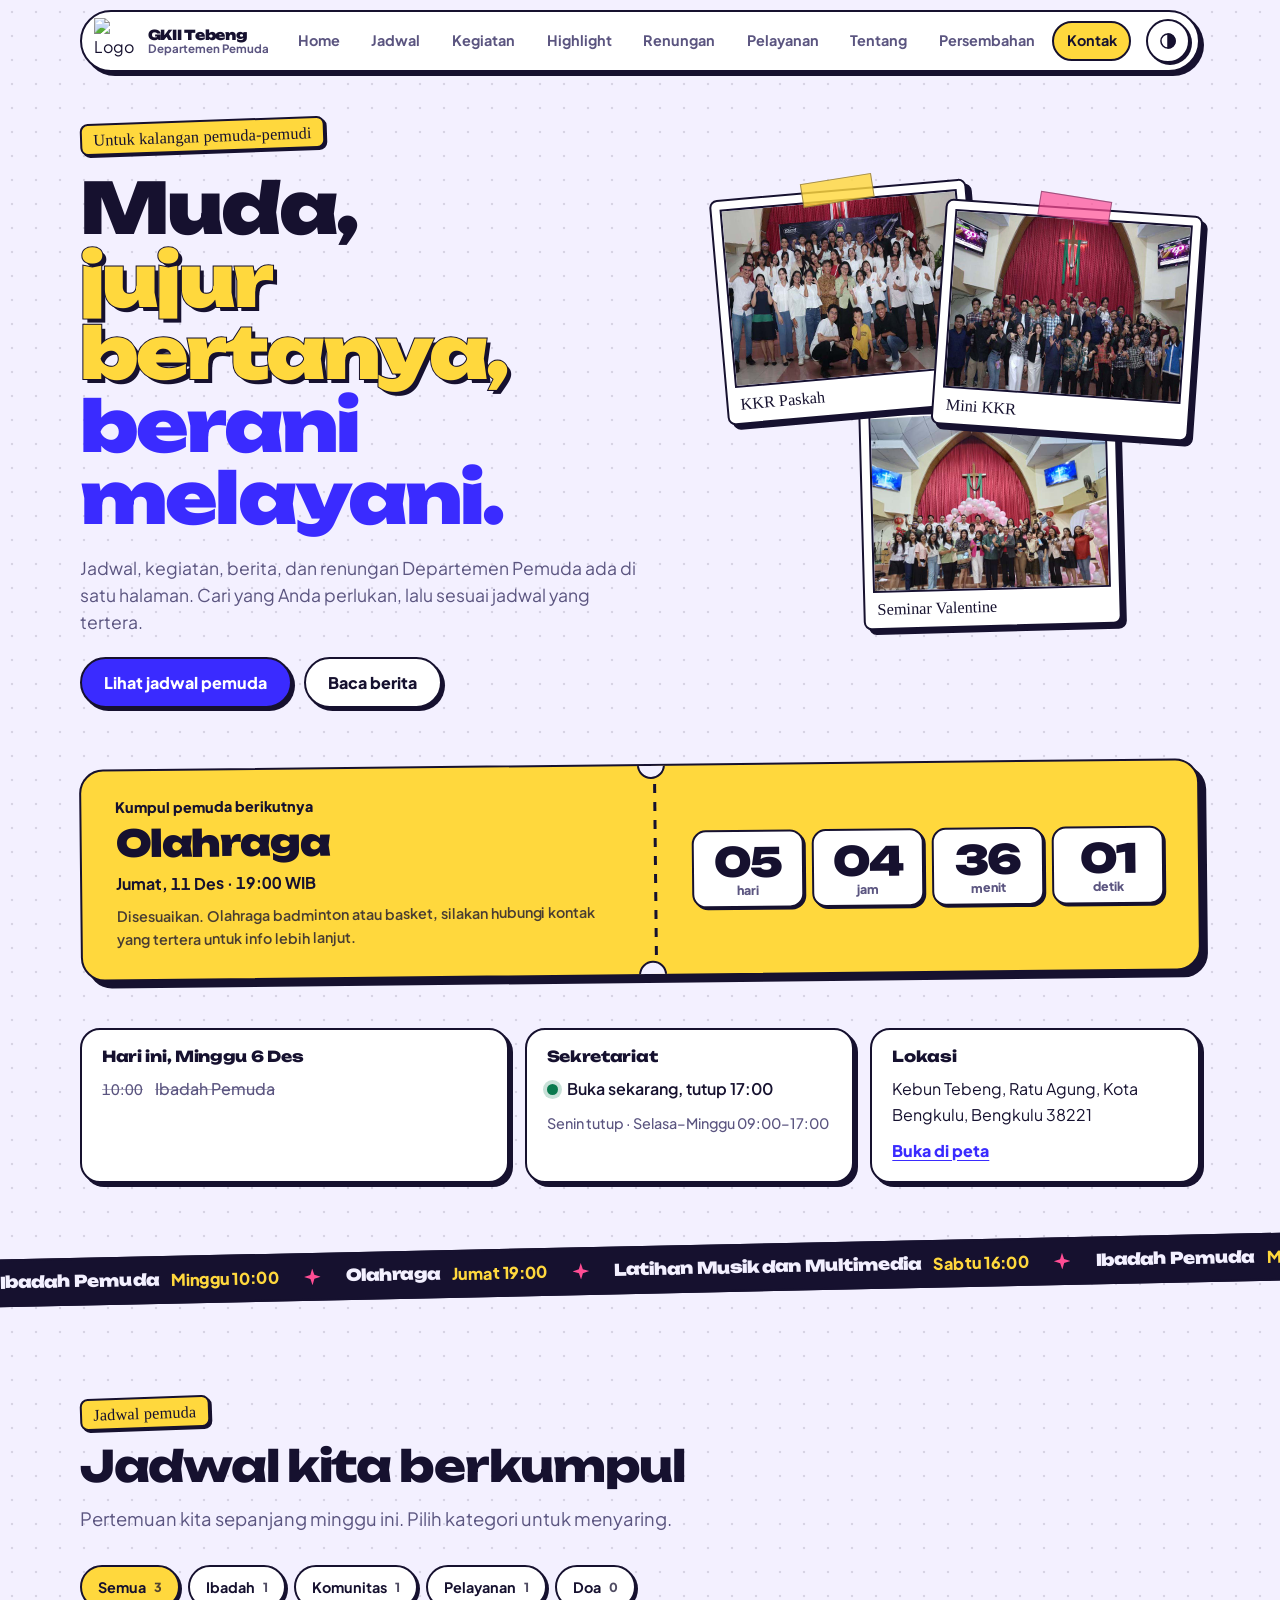
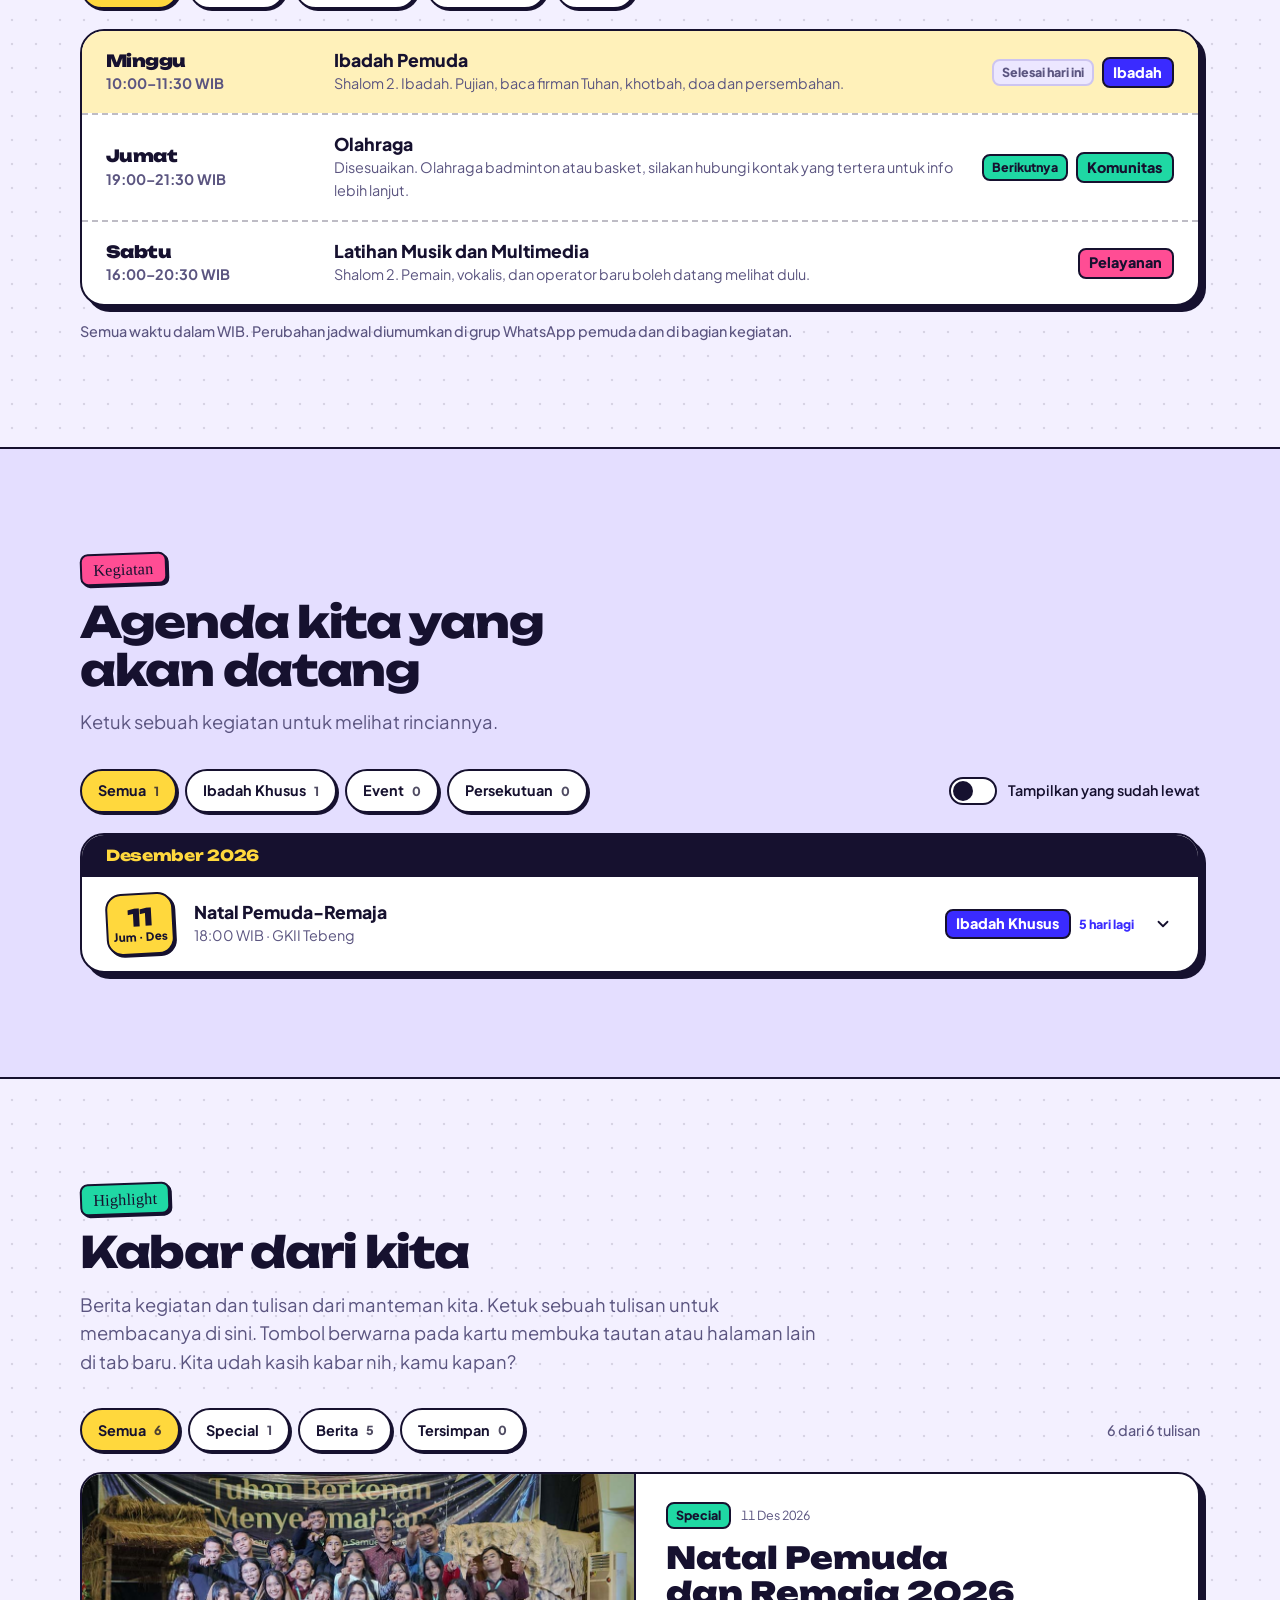
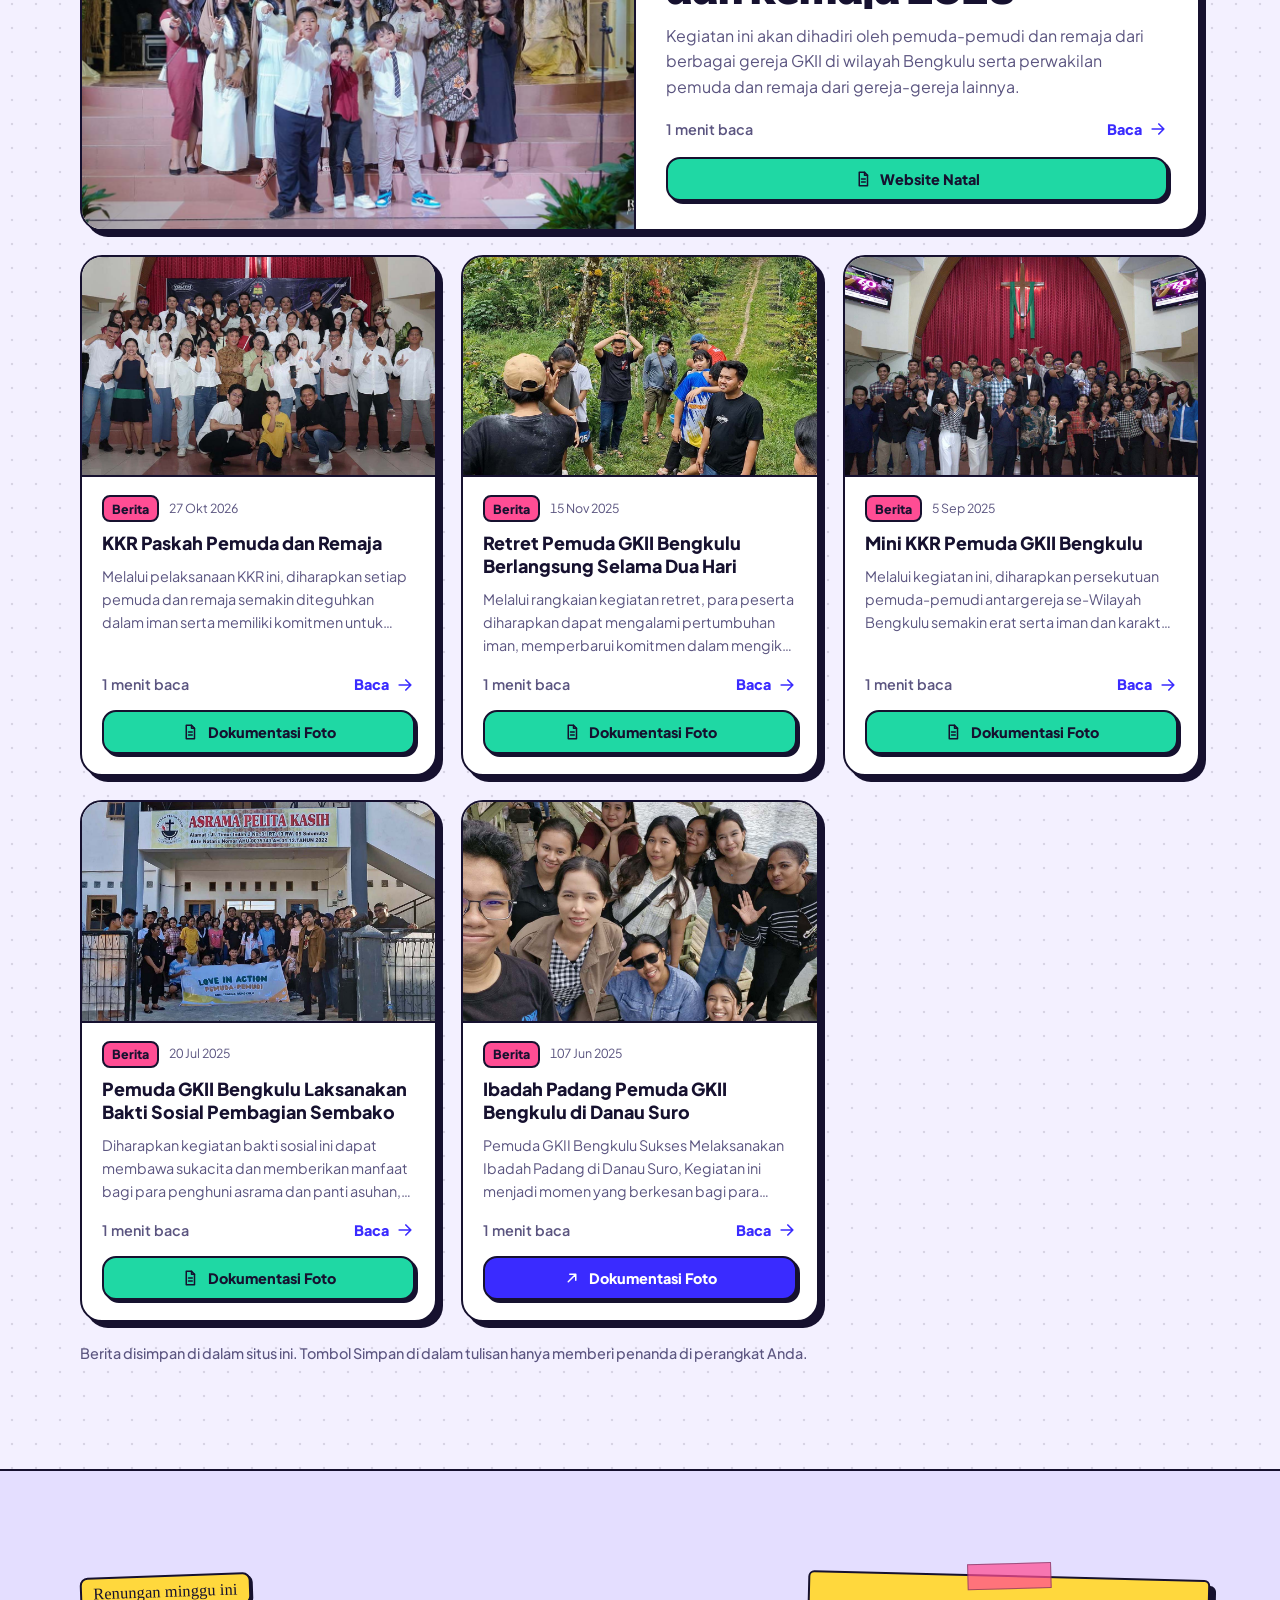
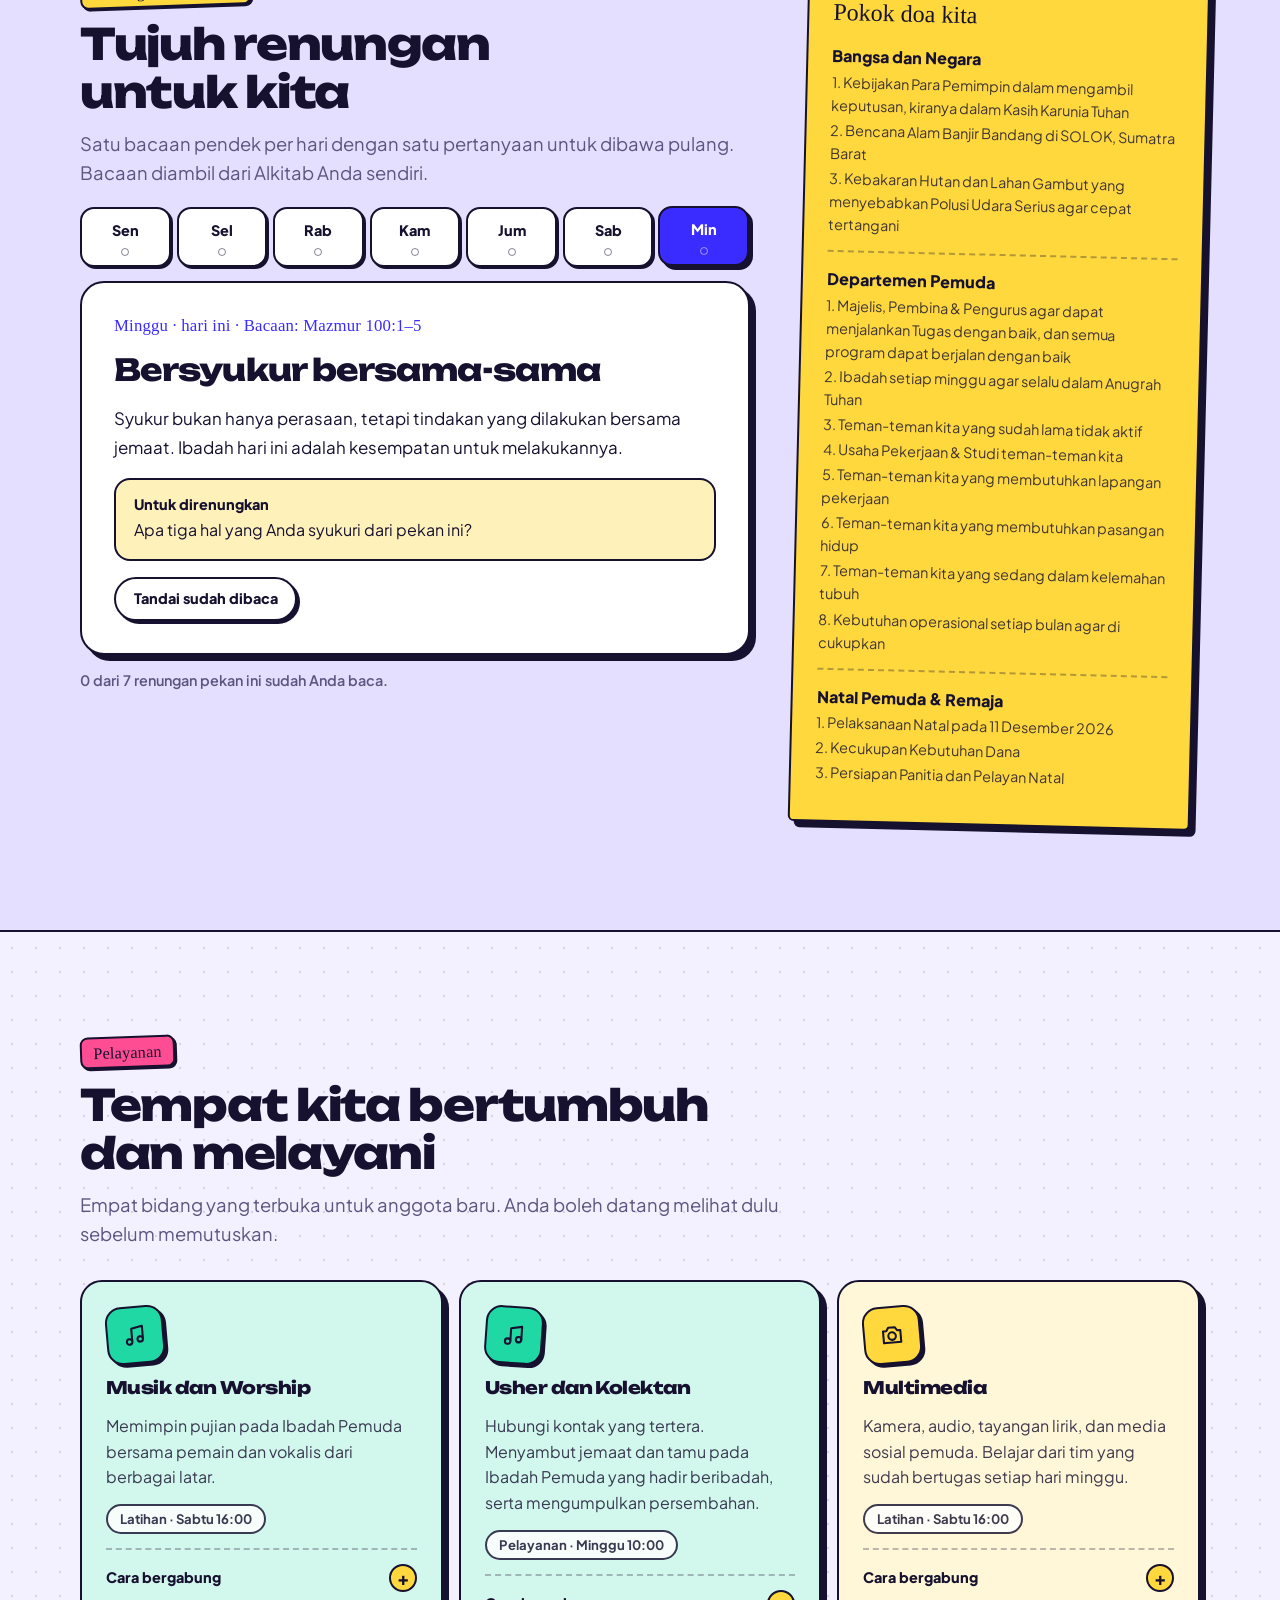
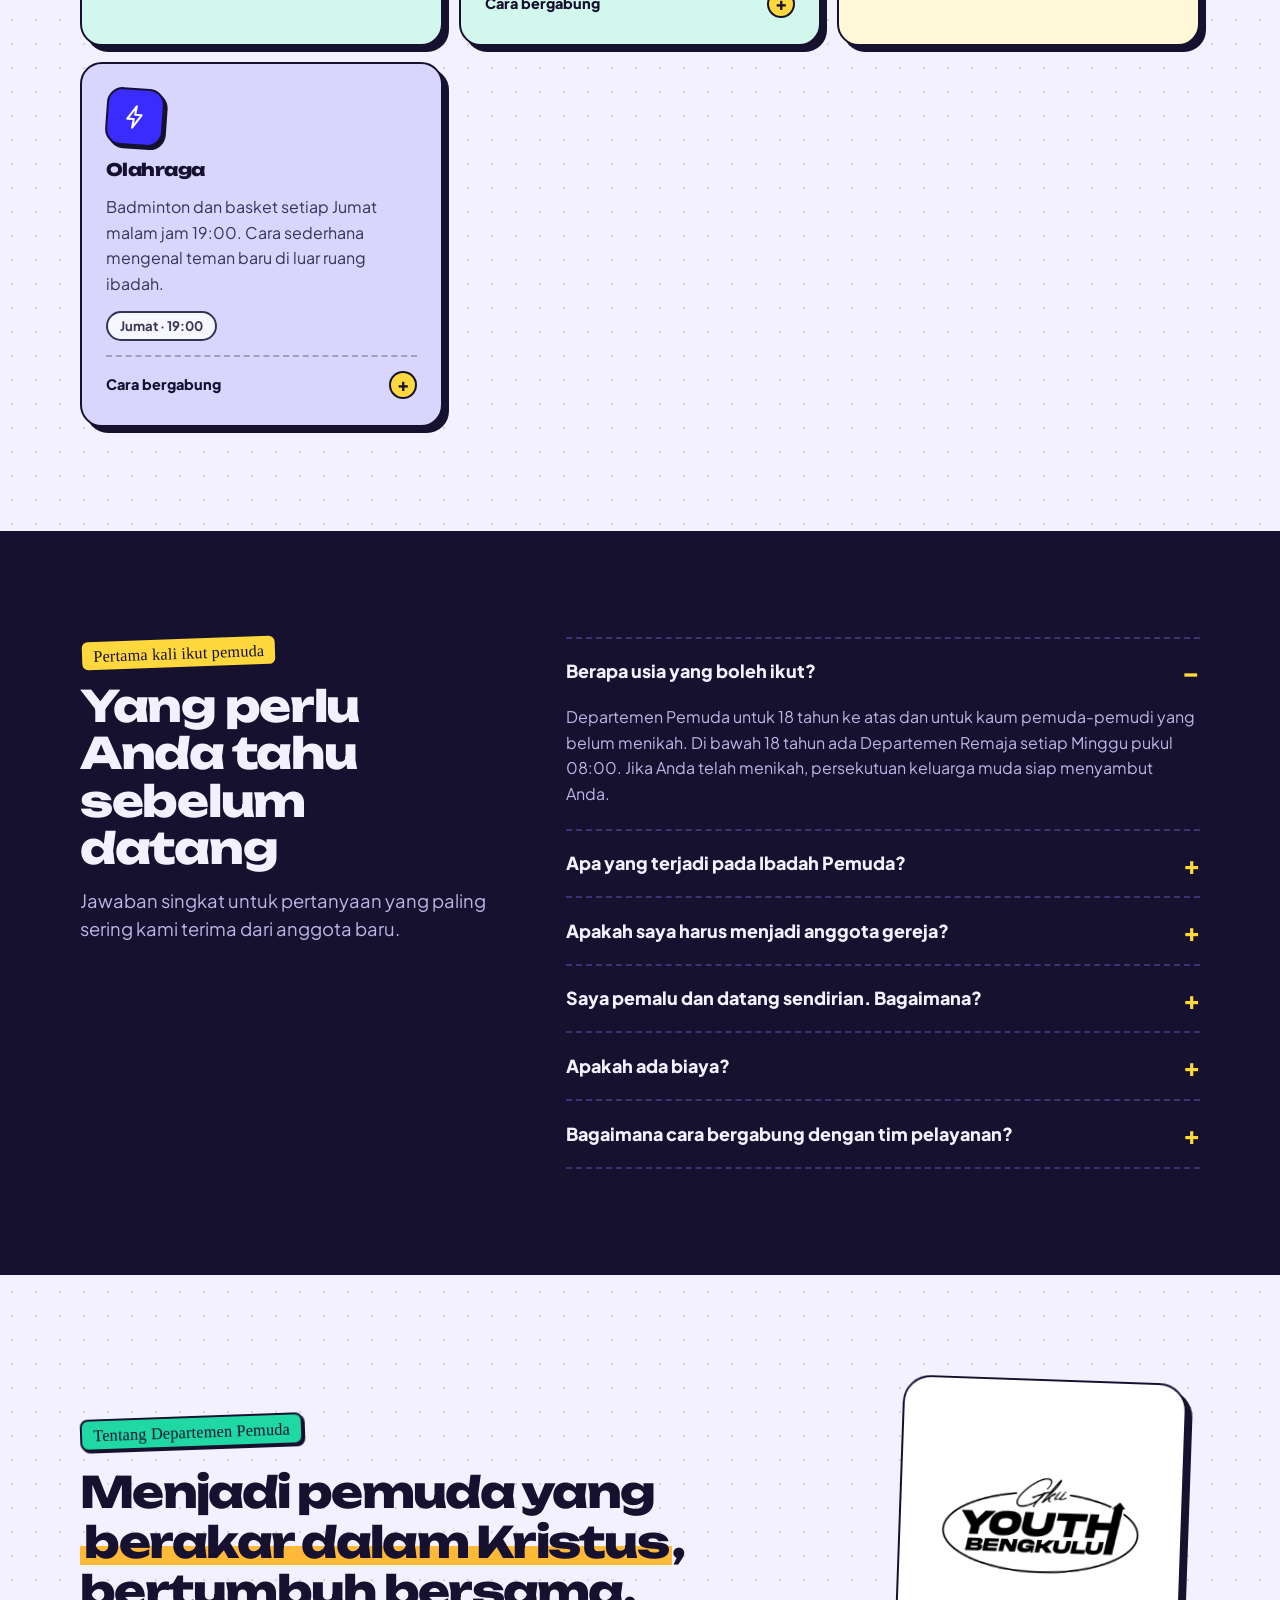
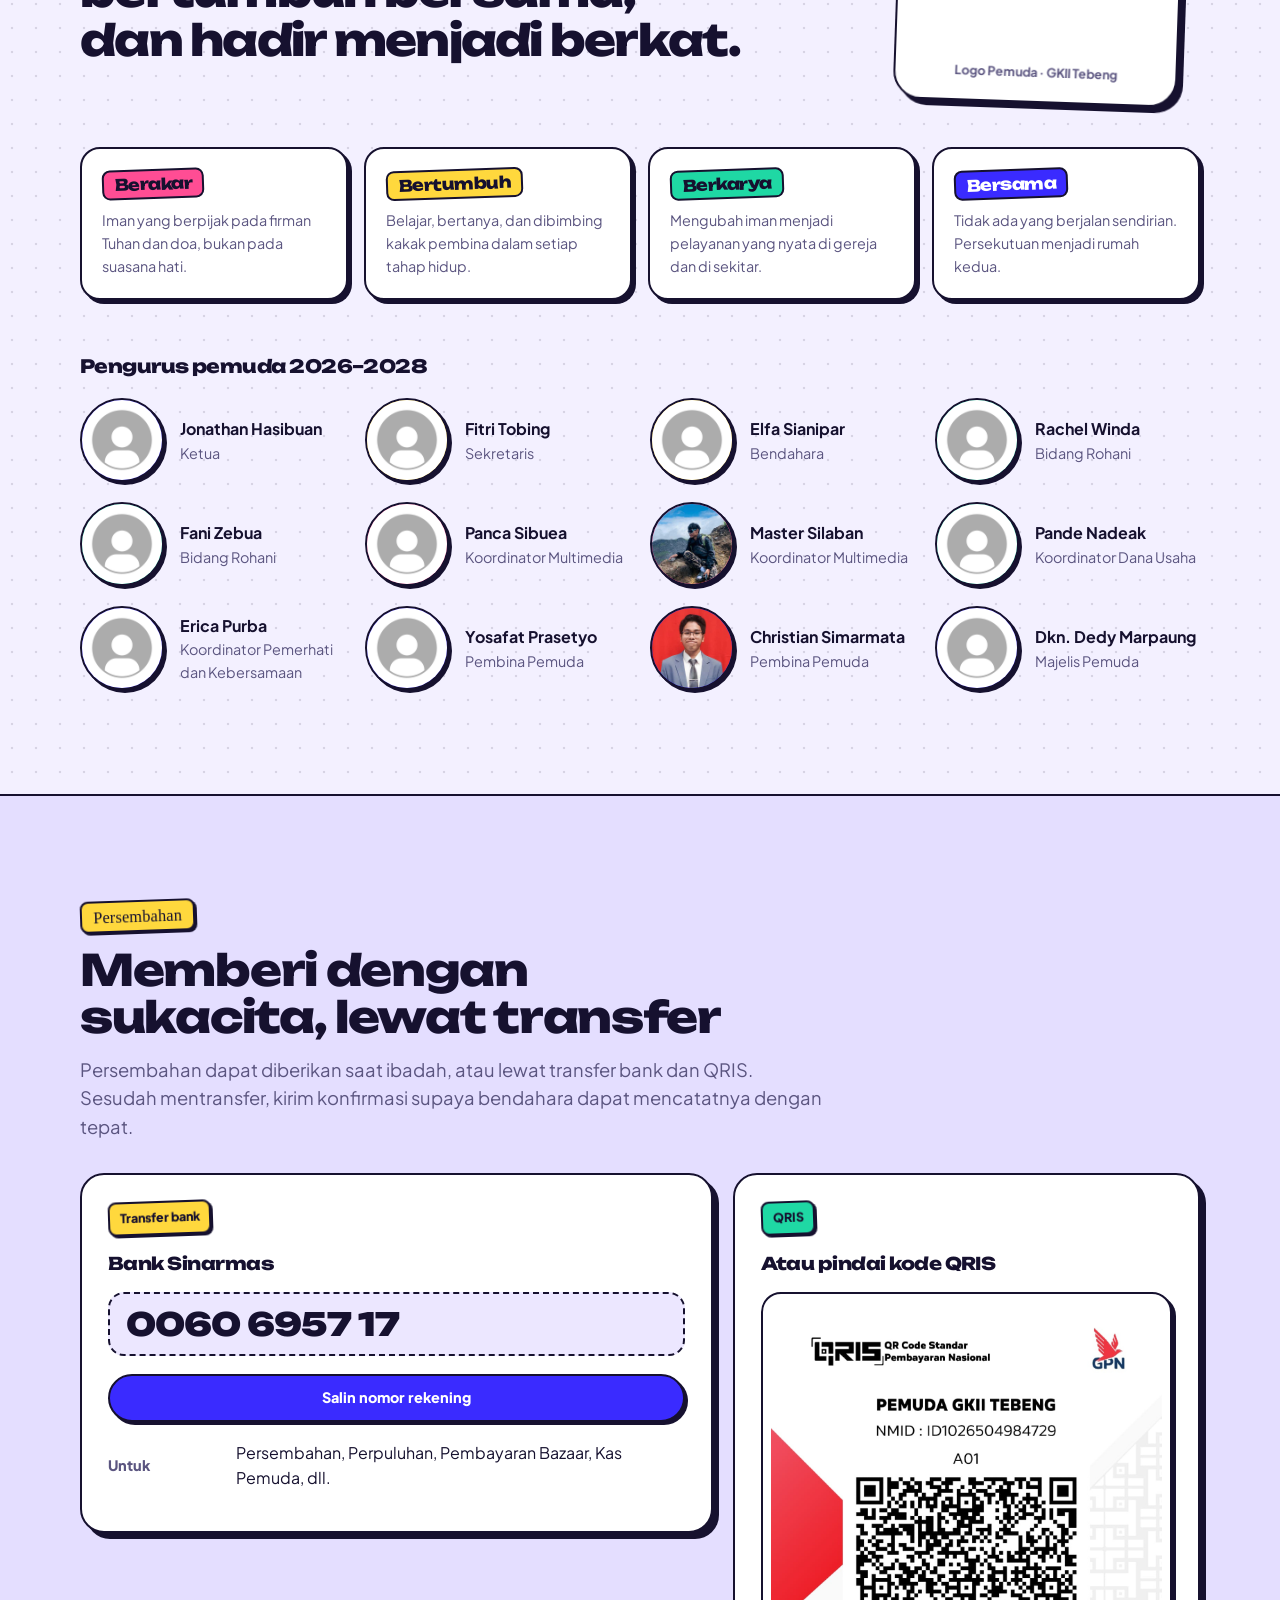
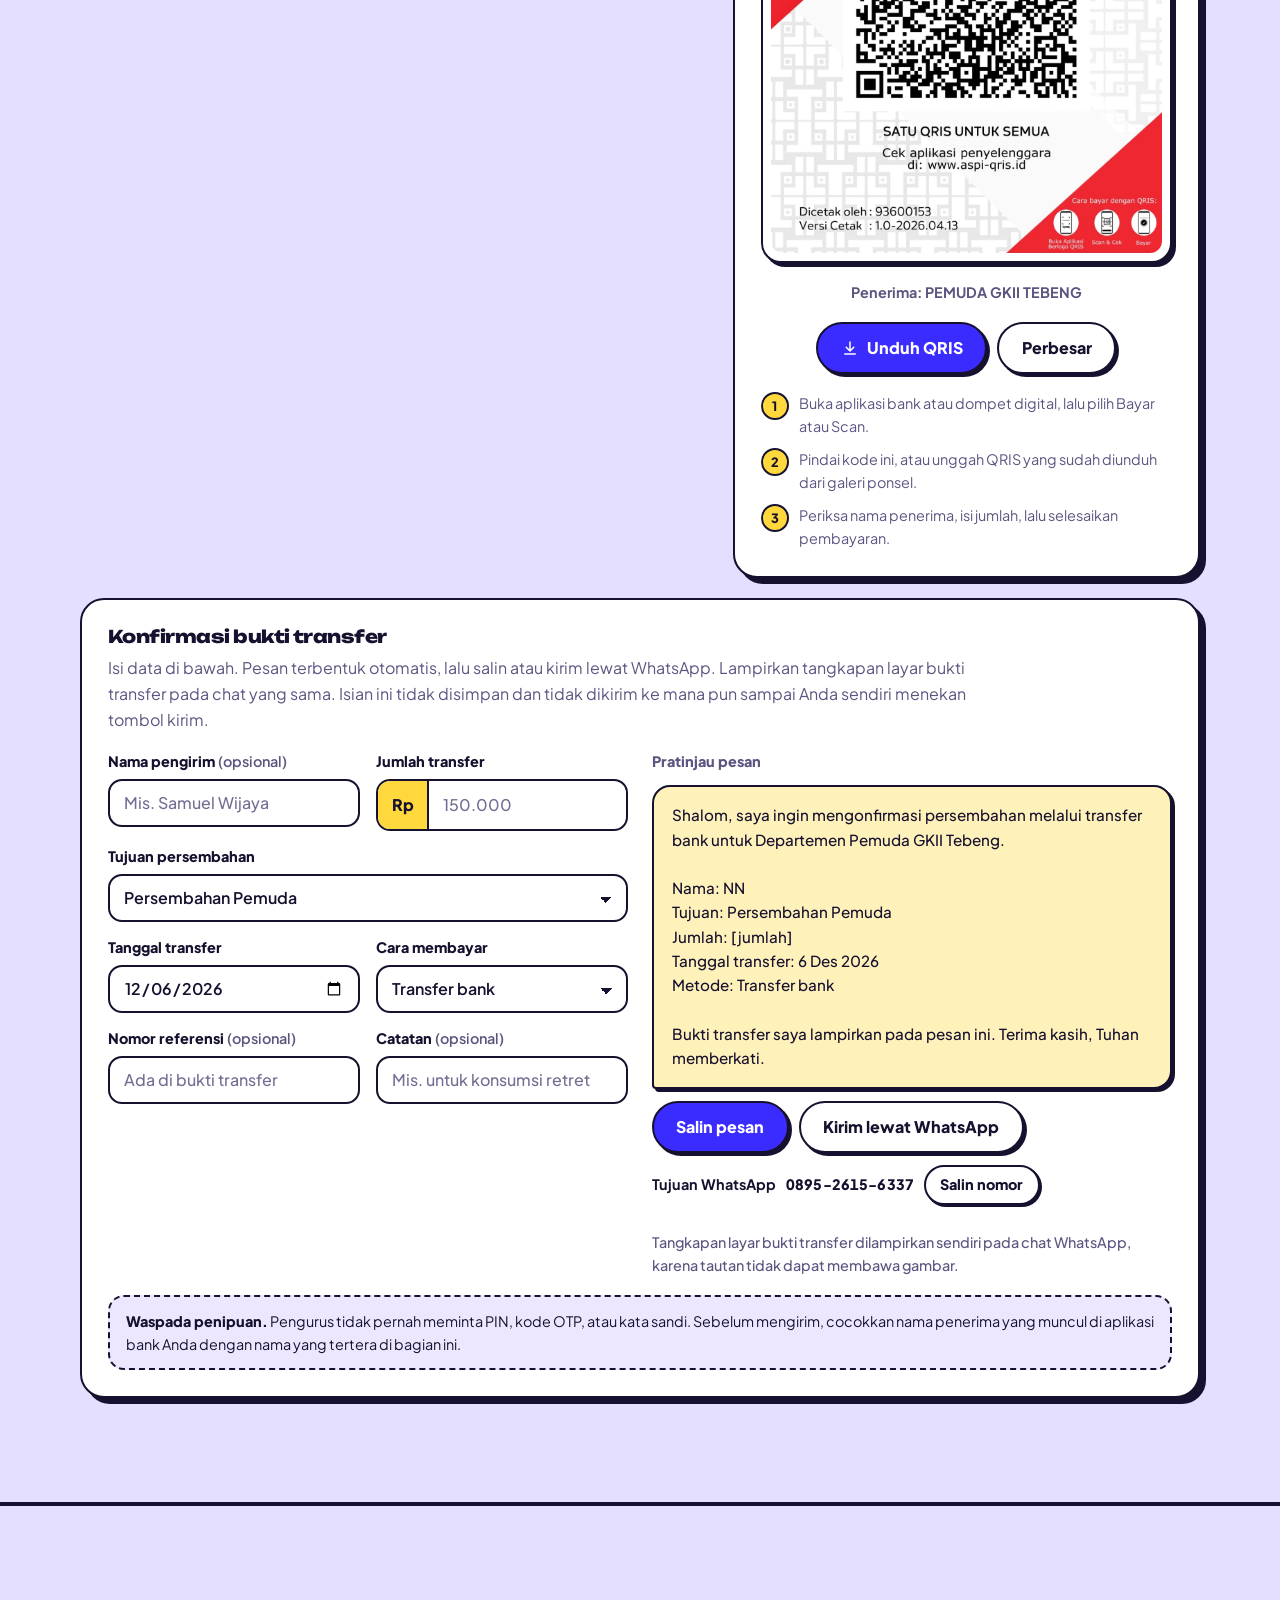
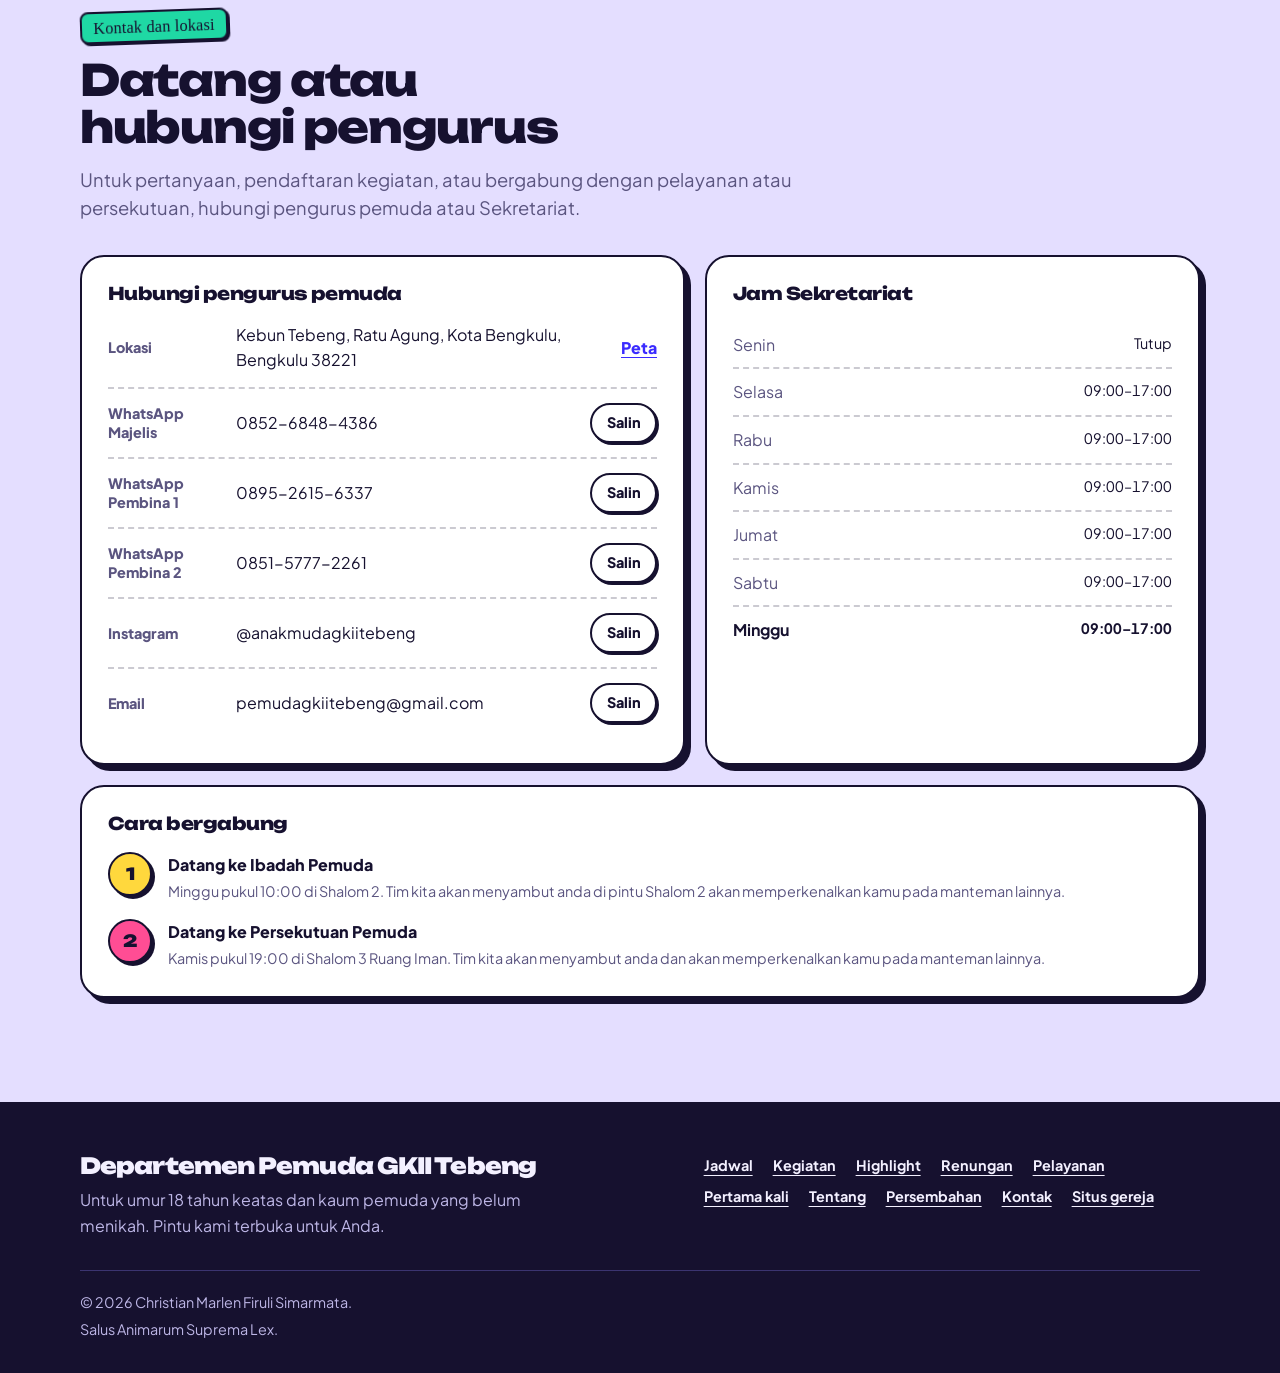
==== commit 6673f5e9: "index update." ====
--- a/index.html
+++ b/index.html
@@ -10,6 +10,10 @@
     <meta
       name="google-site-verification"
       content="fjR6FVzo6zAJXnYV338PZYV8bFMIik87Fm8AAgnD2HM"
+    />
+    <meta
+      name="google-site-verification"
+      content="mdr5EhYla3Zf3vMLmkvNCZILtFoHJfh-c17s_LpqfVQ"
     />
   </head>
   <body>
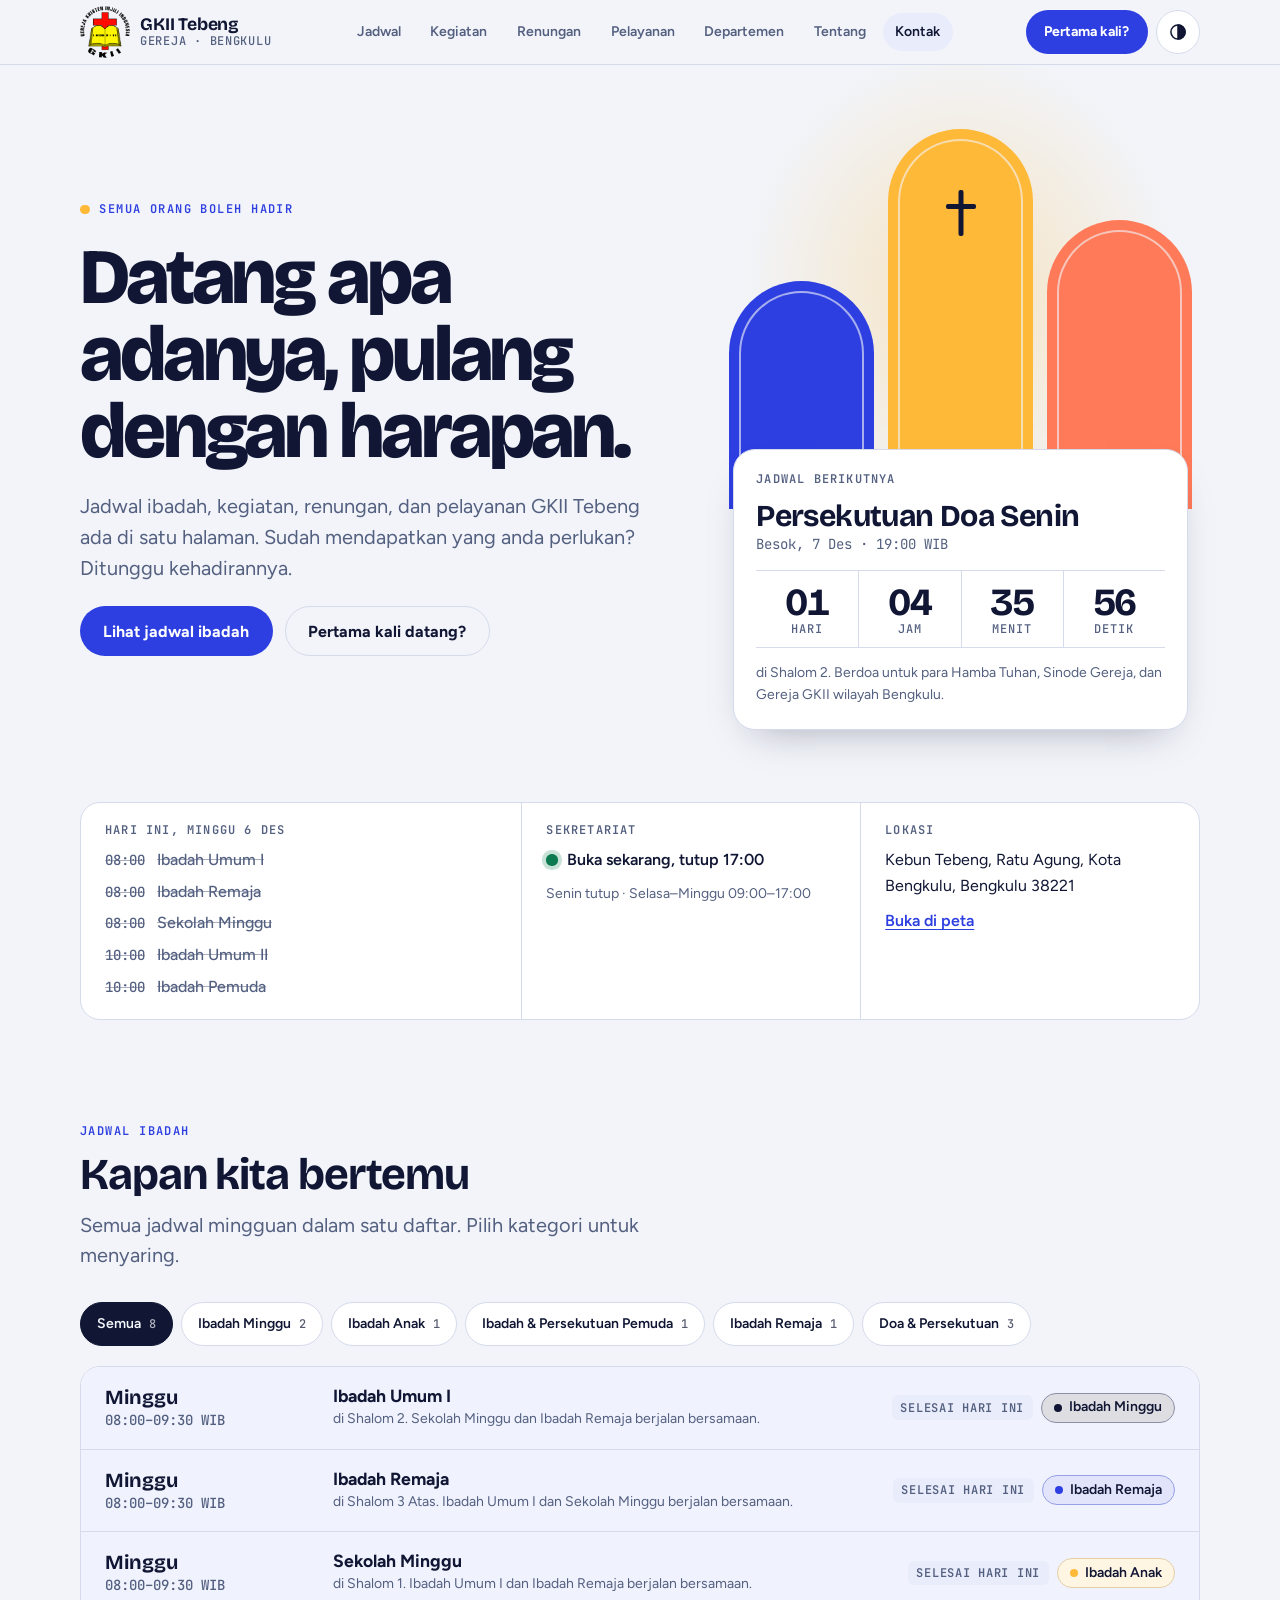
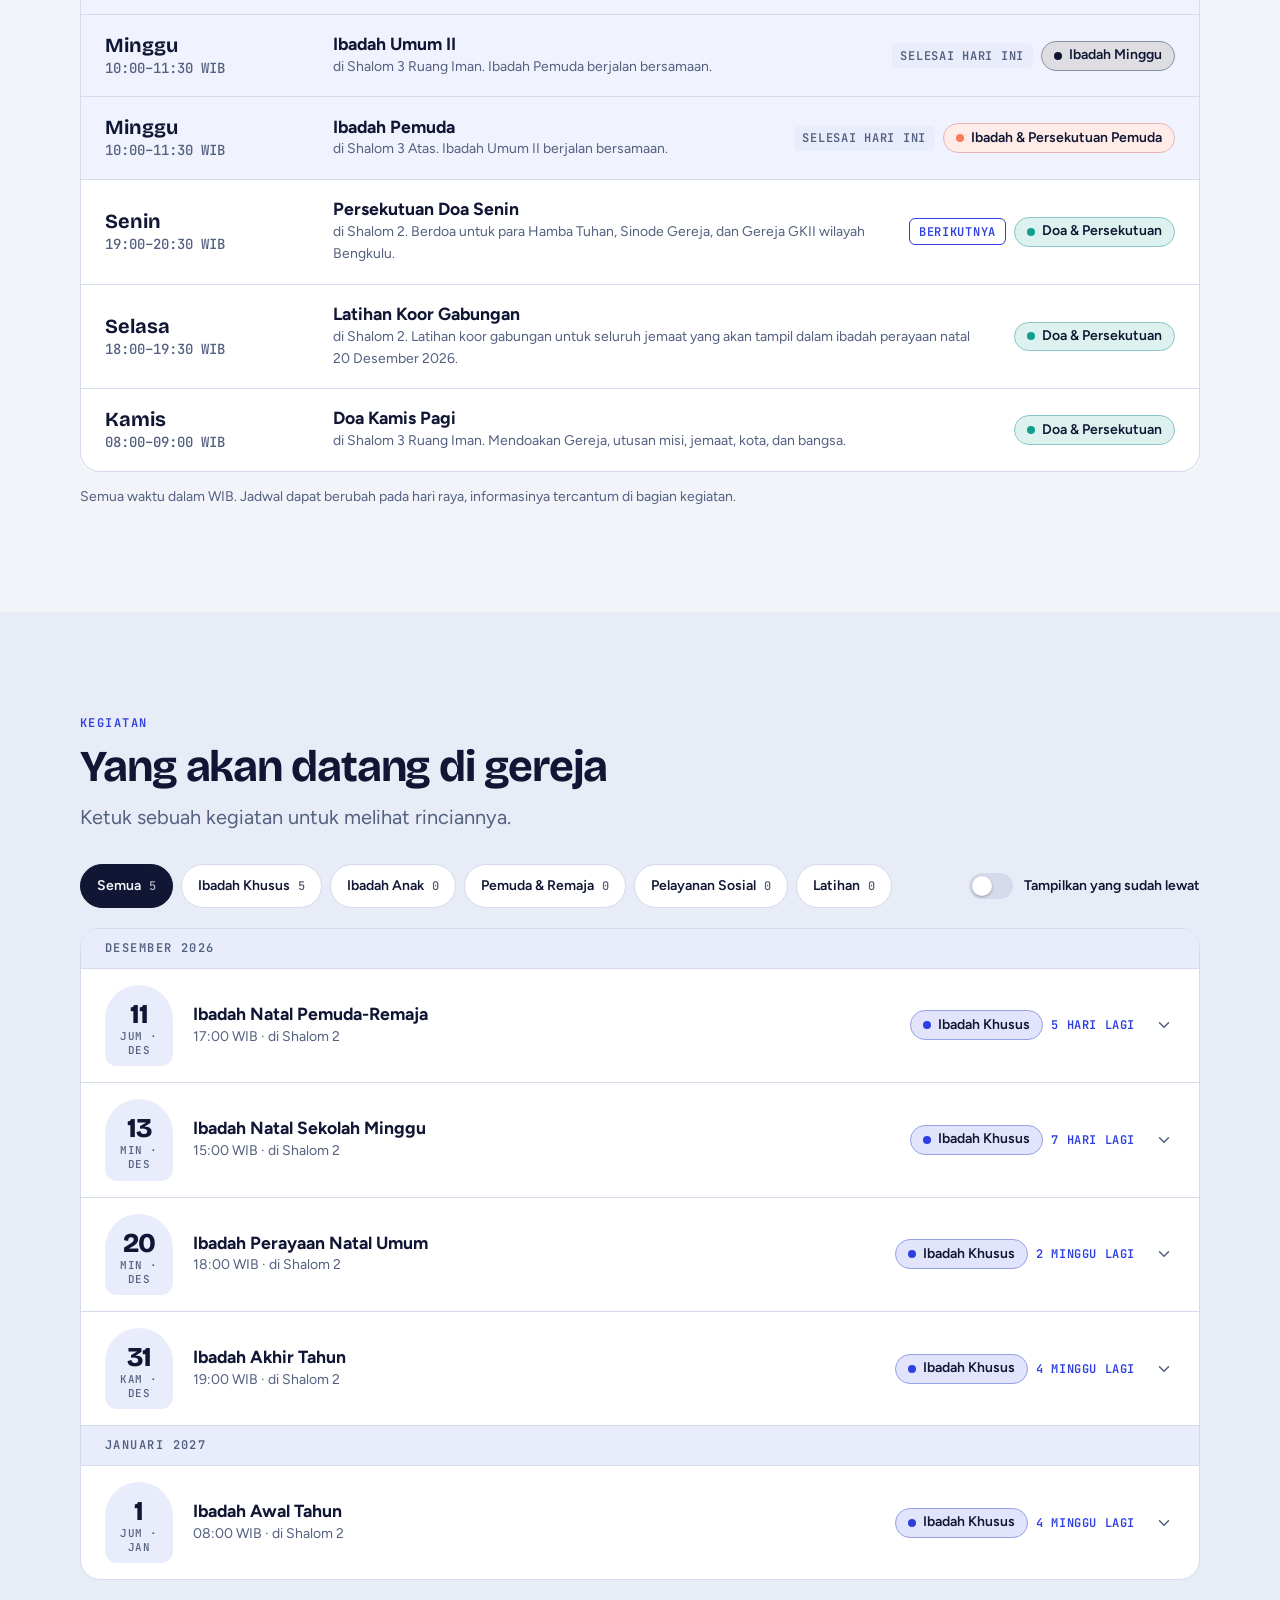
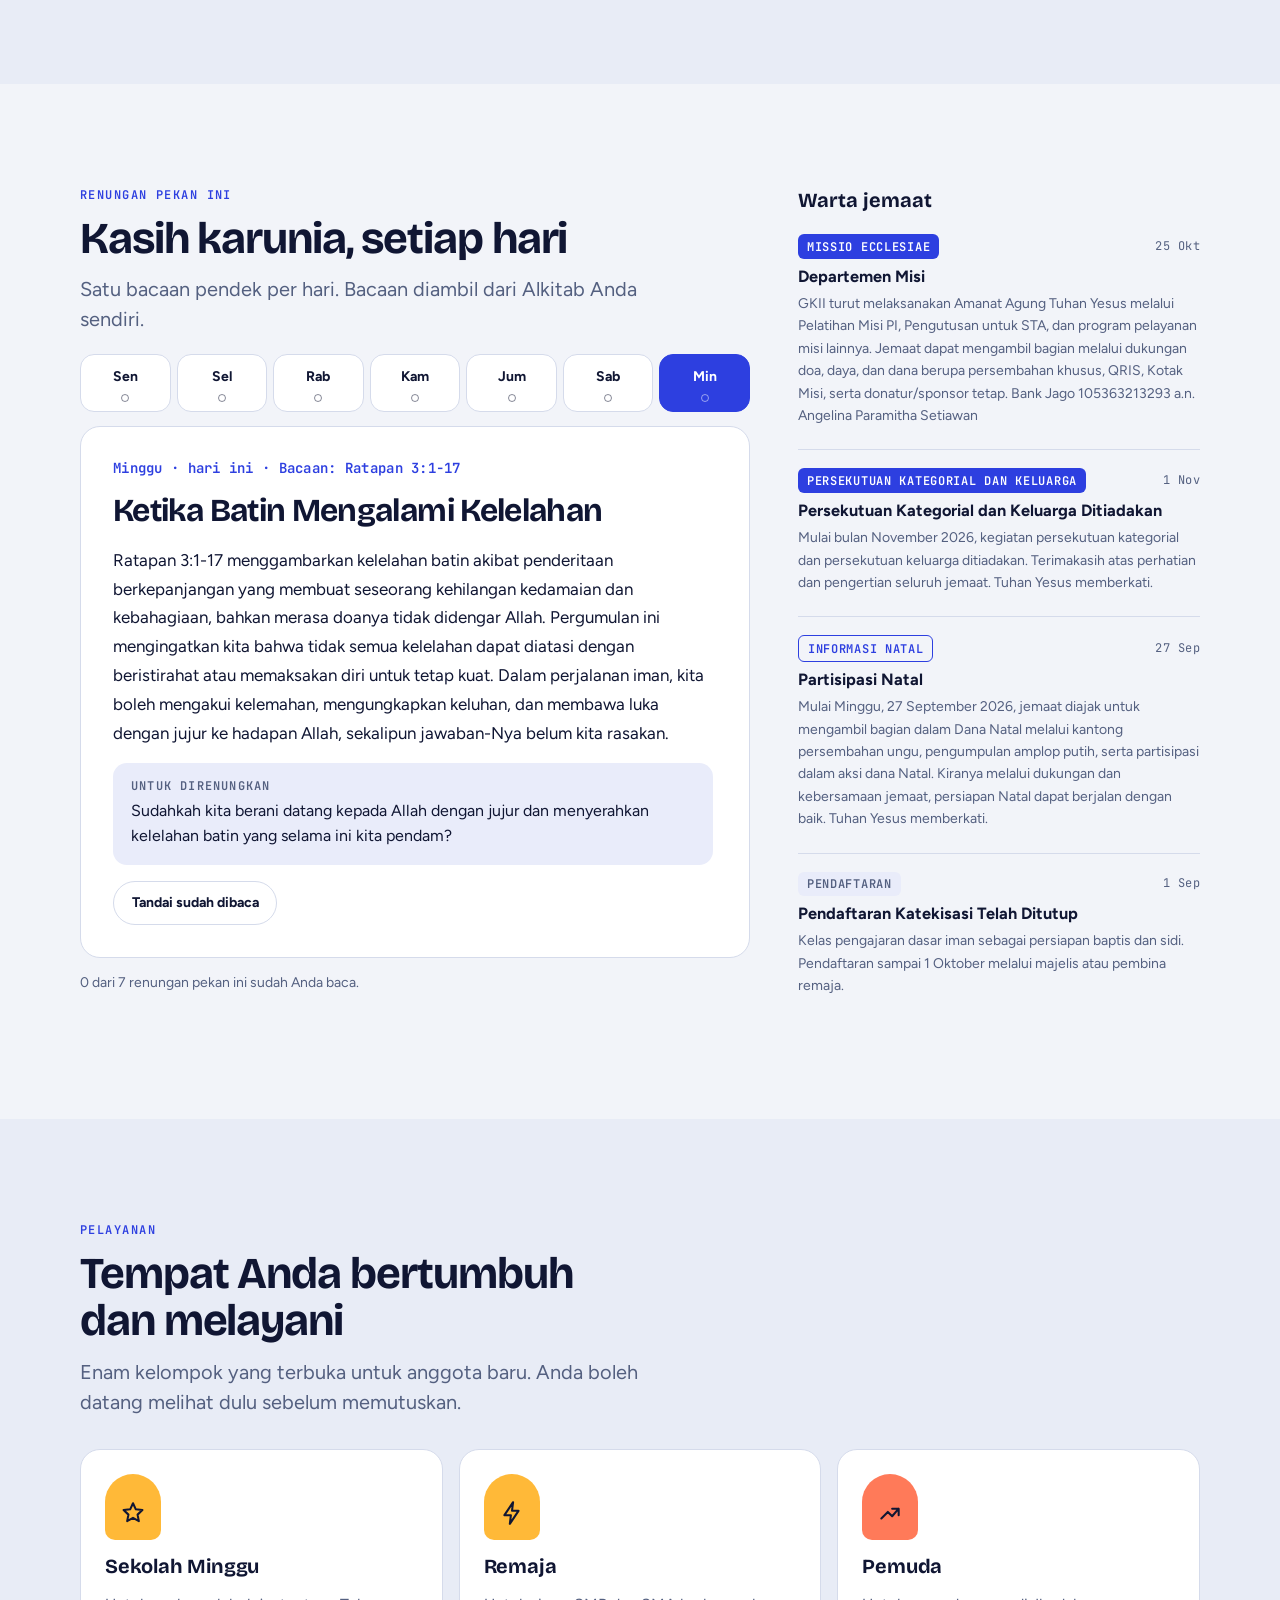
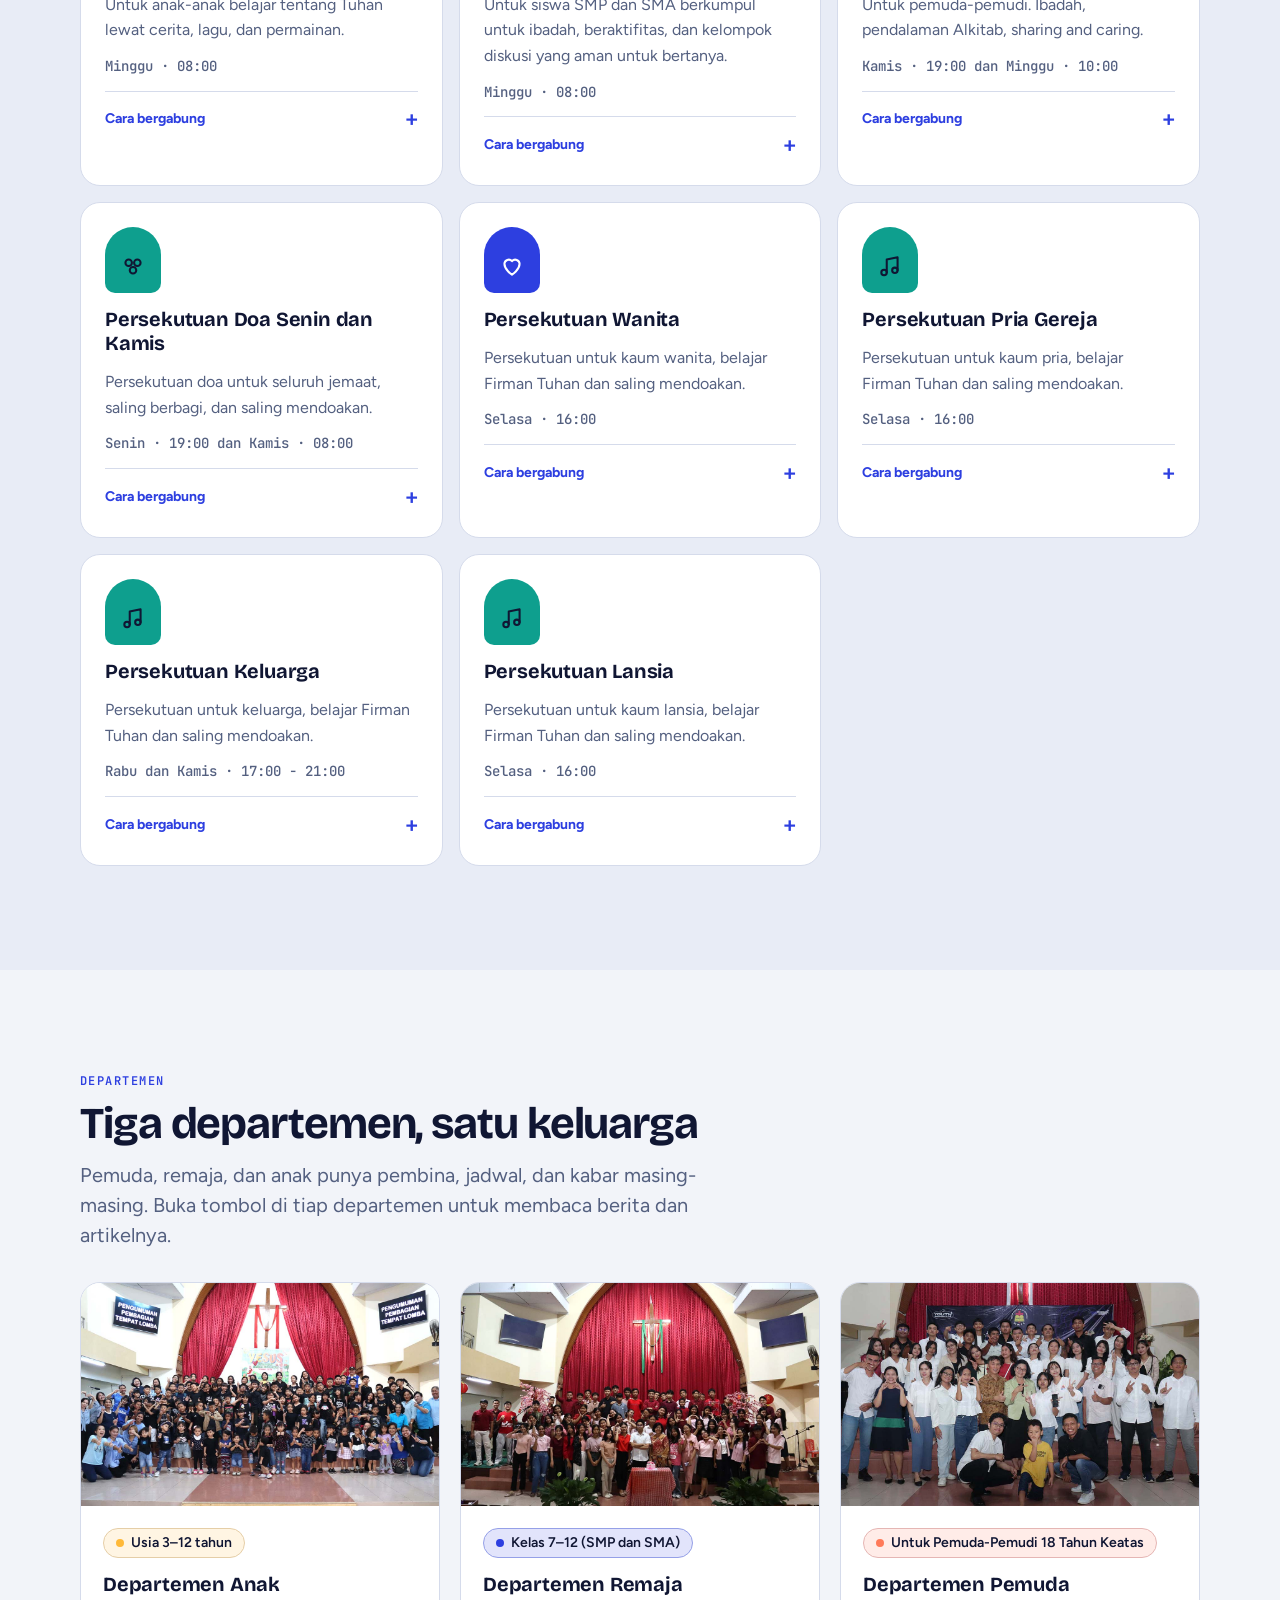
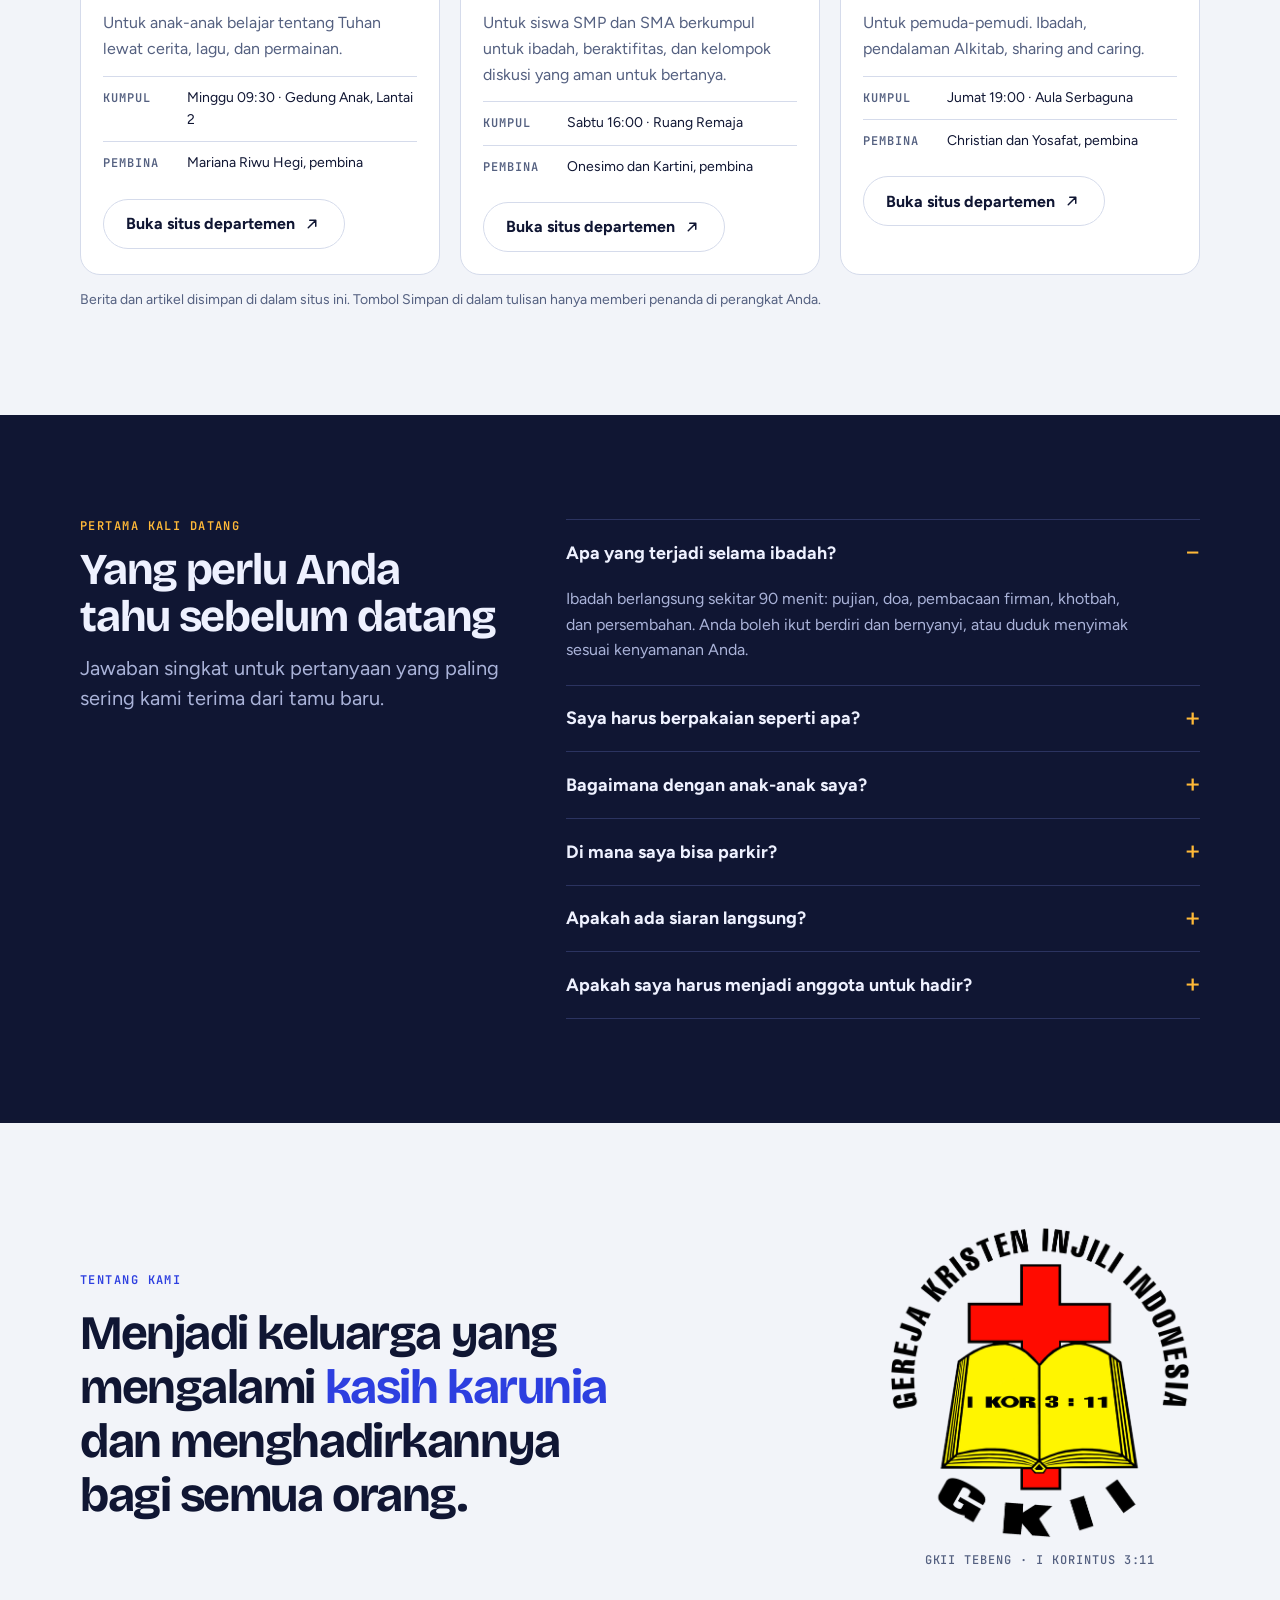
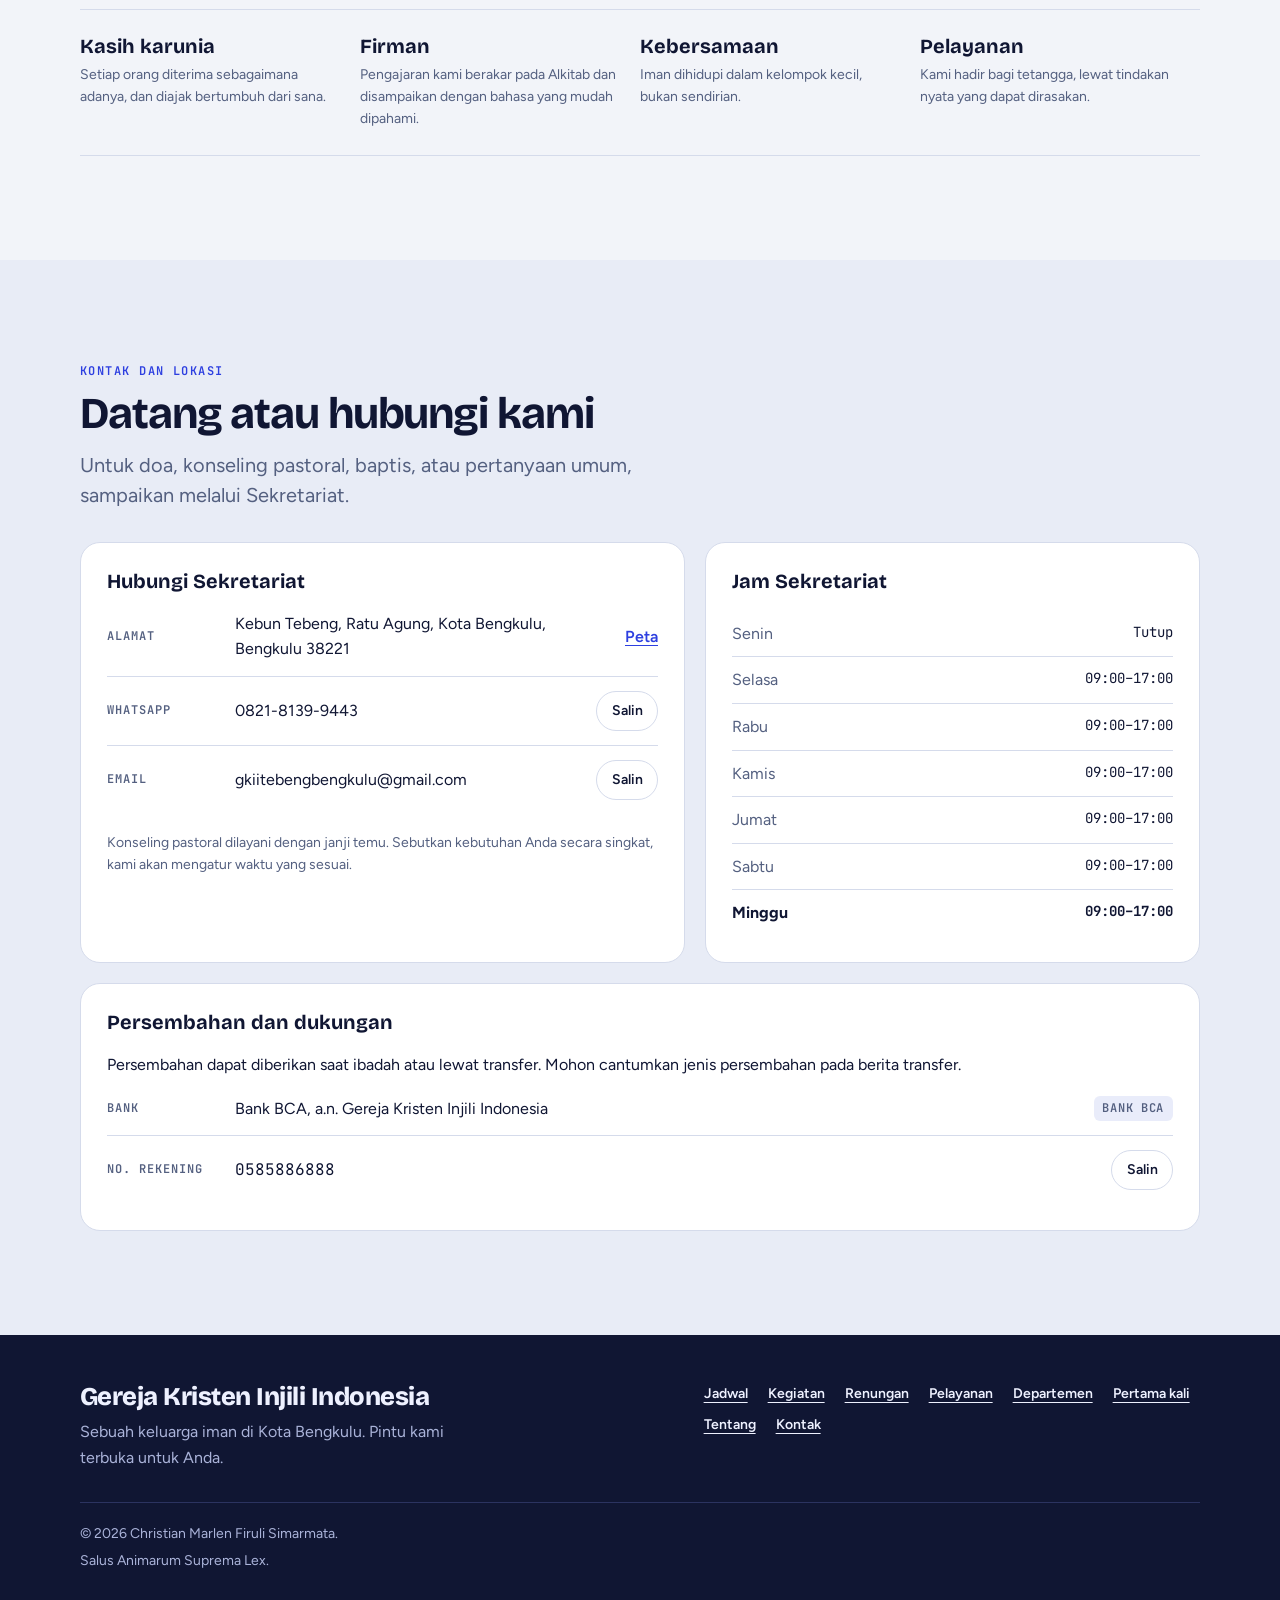
==== commit bf286925: "Update." ====
--- a/index.html
+++ b/index.html
@@ -6,25 +6,18 @@
       name="viewport"
       content="width=device-width,initial-scale=1,viewport-fit=cover"
     />
-    <link rel="stylesheet" href="css/pemuda.css" />
-    <meta
-      name="google-site-verification"
-      content="fjR6FVzo6zAJXnYV338PZYV8bFMIik87Fm8AAgnD2HM"
-    />
-    <meta
-      name="google-site-verification"
-      content="mdr5EhYla3Zf3vMLmkvNCZILtFoHJfh-c17s_LpqfVQ"
-    />
+    <link rel="stylesheet" href="css/home.css" />
   </head>
   <body>
-    <title>Pemuda GKII Tebeng</title>
+    <title>GKII Tebeng</title>
     <meta name="claude:viewport-fit-sides" content="cover" />
     <link rel="preconnect" href="https://fonts.googleapis.com" />
     <link rel="preconnect" href="https://fonts.gstatic.com" crossorigin />
     <link
       rel="stylesheet"
-      href="https://fonts.googleapis.com/css2?family=Unbounded:wght@600..900&family=Plus+Jakarta+Sans:wght@400..800&family=Permanent+Marker&display=swap"
+      href="https://fonts.googleapis.com/css2?family=Bricolage+Grotesque:opsz,wght@12..96,500..800&family=Figtree:wght@400;500;600;700&family=JetBrains+Mono:wght@400;500;600&display=swap"
     />
+
     <a class="skip-link" href="#jadwal">Lewati ke konten</a>
 
     <header class="site-header">
@@ -32,36 +25,34 @@
         <a
           class="brand"
           href="#beranda"
-          aria-label="Departemen Pemuda Kasih Karunia, ke beranda"
+          aria-label="Gereja Kristen Injili Indonesia, ke beranda"
         >
           <img
             class="logo logo-light"
-            src="galeri/pemuda/"
-            width="200"
-            height="202"
-            alt="Logo Dept. Pemuda Gereja Kristen Injili Indonesia (GKII)"
+            src="galeri/gkii/gkii-hitam.png"
+            width="50"
+            height="52"
+            alt="Logo Gereja Kristen Injili Indonesia (GKII)"
           />
           <img
             class="logo logo-dark"
-            src="galeri/pemuda/logo-pemuda-putih.png"
-            width="200"
-            height="202"
-            alt="Logo Dept. Pemuda Gereja Kristen Injili Indonesia (GKII)"
+            src="galeri/gkii/gkii-putih.png"
+            width="50"
+            height="52"
+            alt="Logo Gereja Kristen Injili Indonesia (GKII)"
           />
           <span class="brand-text">
             <span class="brand-name">GKII Tebeng</span>
-            <span class="brand-sub">Departemen Pemuda</span>
+            <span class="brand-sub">Gereja · Bengkulu</span>
           </span>
         </a>
         <nav class="nav" aria-label="Navigasi utama">
-          <a href="index.html" target="_self" rel="noopener">Home</a>
           <a href="#jadwal">Jadwal</a>
           <a href="#kegiatan">Kegiatan</a>
-          <a href="#berita">Highlight</a>
           <a href="#renungan">Renungan</a>
           <a href="#pelayanan">Pelayanan</a>
+          <a href="#departemen">Departemen</a>
           <a href="#tentang">Tentang</a>
-          <a href="#persembahan">Persembahan</a>
           <a href="#kontak">Kontak</a>
         </nav>
         <div class="header-actions">
@@ -101,18 +92,12 @@
       >
         <div class="wrap">
           <ul>
-            <li>
-              <a class="m-link" href="index.html" target="_self" rel="noopener"
-                >Home</a
-              >
-            </li>
-            <li><a class="m-link" href="#jadwal">Jadwal pemuda</a></li>
+            <li><a class="m-link" href="#jadwal">Jadwal ibadah</a></li>
             <li><a class="m-link" href="#kegiatan">Kegiatan</a></li>
-            <li><a class="m-link" href="#berita">Highlight</a></li>
-            <li><a class="m-link" href="#renungan">Renungan</a></li>
+            <li><a class="m-link" href="#renungan">Renungan dan warta</a></li>
             <li><a class="m-link" href="#pelayanan">Pelayanan</a></li>
+            <li><a class="m-link" href="#departemen">Departemen</a></li>
             <li><a class="m-link" href="#tentang">Tentang kami</a></li>
-            <li><a class="m-link" href="#persembahan">Persembahan</a></li>
             <li><a class="m-link" href="#kontak">Kontak dan lokasi</a></li>
           </ul>
           <a class="btn btn-primary" href="#pertama">Pertama kali datang?</a>
@@ -126,50 +111,49 @@
         <div class="wrap">
           <div class="hero-grid">
             <div class="hero-copy">
-              <p class="eyebrow">Untuk kalangan pemuda-pemudi</p>
-              <h1>
-                <span class="h1-a">Muda,</span>
-                <span class="h1-b">jujur bertanya,</span>
-                <span class="h1-c">berani melayani.</span>
-              </h1>
+              <p class="eyebrow">Semua orang boleh hadir</p>
+              <h1>Datang apa adanya, pulang dengan harapan.</h1>
               <p class="lead">
-                Jadwal, kegiatan, berita, dan renungan Departemen Pemuda ada di
-                satu halaman. Cari yang Anda perlukan, lalu sesuai jadwal yang
-                tertera.
+                Jadwal ibadah, kegiatan, renungan, dan pelayanan GKII Tebeng ada
+                di satu halaman. Sudah mendapatkan yang anda perlukan? Ditunggu
+                kehadirannya.
               </p>
               <div class="cta-row">
                 <a class="btn btn-primary" href="#jadwal"
-                  >Lihat jadwal pemuda</a
+                  >Lihat jadwal ibadah</a
                 >
-                <a class="btn btn-ghost" href="#berita">Baca berita</a>
+                <a class="btn btn-ghost" href="#pertama"
+                  >Pertama kali datang?</a
+                >
               </div>
             </div>
             <div class="hero-visual">
-              <div class="collage" id="collage" aria-hidden="true"></div>
-              <div class="burst" id="burst" aria-hidden="true"></div>
-            </div>
-          </div>
-
-          <article class="ticket" aria-label="Kumpul pemuda berikutnya">
-            <div class="ticket-main">
-              <div class="next-top">
-                <p class="label" id="cdLabel">Kegiatan Kita Berikutnya</p>
-                <span class="tag tag-live" id="liveTag" hidden
-                  >Berlangsung</span
-                >
-              </div>
-              <h2 id="nextName">Jadwal Kita</h2>
-              <p class="next-when mono" id="nextWhen">Memuat jadwal</p>
-              <p class="next-place" id="nextPlace"></p>
-            </div>
-            <span class="ticket-cut" aria-hidden="true"></span>
-            <div class="count" id="countdown" role="timer" aria-live="off">
-              <div><b id="cd-d">--</b><small>hari</small></div>
-              <div><b id="cd-h">--</b><small>jam</small></div>
-              <div><b id="cd-m">--</b><small>menit</small></div>
-              <div><b id="cd-s">--</b><small>detik</small></div>
-            </div>
-          </article>
+              <div class="arches" aria-hidden="true">
+                <span class="arch a1"></span>
+                <span class="arch a2"><span class="cross"></span></span>
+                <span class="arch a3"></span>
+              </div>
+              <article class="next-card" aria-label="Ibadah raya berikutnya">
+                <div class="next-top">
+                  <p class="label" id="cdLabel">Ibadah raya berikutnya</p>
+                  <span class="tag tag-live" id="liveTag" hidden
+                    >Berlangsung</span
+                  >
+                </div>
+                <div>
+                  <h2 id="nextName">Ibadah Raya</h2>
+                  <p class="next-when mono" id="nextWhen">Memuat jadwal</p>
+                </div>
+                <div class="count" id="countdown" role="timer" aria-live="off">
+                  <div><b id="cd-d">--</b><small>hari</small></div>
+                  <div><b id="cd-h">--</b><small>jam</small></div>
+                  <div><b id="cd-m">--</b><small>menit</small></div>
+                  <div><b id="cd-s">--</b><small>detik</small></div>
+                </div>
+                <p class="next-place" id="nextPlace"></p>
+              </article>
+            </div>
+          </div>
 
           <div class="quick">
             <div class="panel quick-panel">
@@ -196,19 +180,16 @@
             </div>
           </div>
         </div>
-        <div class="tape" aria-hidden="true">
-          <div class="tape-track" id="tapeTrack"></div>
-        </div>
       </section>
 
       <!-- JADWAL -->
       <section class="section" id="jadwal">
         <div class="wrap">
           <div class="sec-head">
-            <p class="eyebrow">Jadwal pemuda</p>
-            <h2>Jadwal kita berkumpul</h2>
+            <p class="eyebrow">Jadwal ibadah</p>
+            <h2>Kapan kita bertemu</h2>
             <p class="sec-sub">
-              Pertemuan kita sepanjang minggu ini. Pilih kategori untuk
+              Semua jadwal mingguan dalam satu daftar. Pilih kategori untuk
               menyaring.
             </p>
           </div>
@@ -222,8 +203,8 @@
           </div>
           <ul class="panel sched" id="schedList"></ul>
           <p class="hint">
-            Semua waktu dalam WIB. Perubahan jadwal diumumkan di grup WhatsApp
-            pemuda dan di bagian kegiatan.
+            Semua waktu dalam WIB. Jadwal dapat berubah pada hari raya,
+            informasinya tercantum di bagian kegiatan.
           </p>
         </div>
       </section>
@@ -233,7 +214,7 @@
         <div class="wrap">
           <div class="sec-head">
             <p class="eyebrow">Kegiatan</p>
-            <h2>Agenda kita yang akan datang</h2>
+            <h2>Yang akan datang di gereja</h2>
             <p class="sec-sub">
               Ketuk sebuah kegiatan untuk melihat rinciannya.
             </p>
@@ -255,46 +236,16 @@
         </div>
       </section>
 
-      <!-- BERITA DAN ARTIKEL -->
-      <section class="section" id="berita">
-        <div class="wrap">
-          <div class="sec-head">
-            <p class="eyebrow">Highlight</p>
-            <h2>Kabar dari kita</h2>
-            <p class="sec-sub">
-              Berita kegiatan dan tulisan dari manteman kita. Ketuk sebuah
-              tulisan untuk membacanya di sini. Tombol berwarna pada kartu
-              membuka tautan atau halaman lain di tab baru. Kita udah kasih
-              kabar nih, kamu kapan?
-            </p>
-          </div>
-          <div class="toolbar">
-            <div
-              class="chips"
-              id="postFilters"
-              role="group"
-              aria-label="Saring berita dan artikel"
-            ></div>
-            <p class="hint" id="postCount" style="margin: 0"></p>
-          </div>
-          <div class="pgrid" id="postGrid"></div>
-          <p class="hint" style="margin-top: 20px">
-            Berita disimpan di dalam situs ini. Tombol Simpan di dalam tulisan
-            hanya memberi penanda di perangkat Anda.
-          </p>
-        </div>
-      </section>
-
-      <!-- RENUNGAN -->
-      <section class="section section--alt" id="renungan">
+      <!-- RENUNGAN + WARTA -->
+      <section class="section" id="renungan">
         <div class="wrap split">
           <div>
             <div class="sec-head" style="margin-bottom: 20px">
-              <p class="eyebrow">Renungan minggu ini</p>
-              <h2>Tujuh renungan untuk kita</h2>
+              <p class="eyebrow">Renungan pekan ini</p>
+              <h2>Kasih karunia, setiap hari</h2>
               <p class="sec-sub">
-                Satu bacaan pendek per hari dengan satu pertanyaan untuk dibawa
-                pulang. Bacaan diambil dari Alkitab Anda sendiri.
+                Satu bacaan pendek per hari. Bacaan diambil dari Alkitab Anda
+                sendiri.
               </p>
             </div>
             <div
@@ -315,65 +266,187 @@
               style="margin-top: 14px"
             ></p>
           </div>
-          <aside class="warta" aria-labelledby="doaHead">
-            <h3 class="w-head" id="doaHead">Pokok doa kita</h3>
-            <ul class="prayer">
-              <li>
-                <b>Bangsa dan Negara</b
-                ><span
-                  >1. Kebijakan Para Pemimpin dalam mengambil keputusan, kiranya
-                  dalam Kasih Karunia Tuhan</span
-                ><span
-                  >2. Bencana Alam Banjir Bandang di SOLOK, Sumatra Barat</span
-                ><span
-                  >3. Kebakaran Hutan dan Lahan Gambut yang menyebabkan Polusi
-                  Udara Serius agar cepat tertangani</span
-                >
-              </li>
-              <li>
-                <b>Departemen Pemuda</b
-                ><span
-                  >1. Majelis, Pembina & Pengurus agar dapat menjalankan Tugas
-                  dengan baik, dan semua program dapat berjalan dengan
-                  baik</span
-                ><span
-                  >2. Ibadah setiap minggu agar selalu dalam Anugrah Tuhan</span
-                ><span>3. Teman-teman kita yang sudah lama tidak aktif</span>
-                <span>4. Usaha Pekerjaan & Studi teman-teman kita</span>
-                <span
-                  >5. Teman-teman kita yang membutuhkan lapangan pekerjaan</span
-                >
-                <span>6. Teman-teman kita yang membutuhkan pasangan hidup</span>
-                <span
-                  >7. Teman-teman kita yang sedang dalam kelemahan tubuh
-                </span>
-                <span
-                  >8. Kebutuhan operasional setiap bulan agar di cukupkan</span
-                >
-              </li>
-              <li>
-                <b>Natal Pemuda & Remaja</b
-                ><span>1. Pelaksanaan Natal pada 11 Desember 2026</span
-                ><span>2. Kecukupan Kebutuhan Dana</span
-                ><span>3. Persiapan Panitia dan Pelayan Natal</span>
-              </li>
-            </ul>
+          <aside class="warta" aria-labelledby="wartaHead">
+            <h3 class="w-head" id="wartaHead">Warta jemaat</h3>
+            <article class="w-item">
+              <div class="w-top">
+                <span class="tag tag-today">Missio Ecclesiae</span
+                ><span class="mono">25 Okt</span>
+              </div>
+              <h4>Departemen Misi</h4>
+              <p>
+                GKII turut melaksanakan Amanat Agung Tuhan Yesus melalui
+                Pelatihan Misi PI, Pengutusan untuk STA, dan program pelayanan
+                misi lainnya. Jemaat dapat mengambil bagian melalui dukungan
+                doa, daya, dan dana berupa persembahan khusus, QRIS, Kotak Misi,
+                serta donatur/sponsor tetap. Bank Jago 105363213293 a.n.
+                Angelina Paramitha Setiawan
+              </p>
+            </article>
+            <article class="w-item">
+              <div class="w-top">
+                <span class="tag tag-today"
+                  >Persekutuan Kategorial dan Keluarga</span
+                ><span class="mono">1 Nov</span>
+              </div>
+              <h4>Persekutuan Kategorial dan Keluarga Ditiadakan</h4>
+              <p>
+                Mulai bulan November 2026, kegiatan persekutuan kategorial dan
+                persekutuan keluarga ditiadakan. Terimakasih atas perhatian dan
+                pengertian seluruh jemaat. Tuhan Yesus memberkati.
+              </p>
+            </article>
+            <article class="w-item">
+              <div class="w-top">
+                <span class="tag tag-next">Informasi Natal</span
+                ><span class="mono">27 Sep</span>
+              </div>
+              <h4>Partisipasi Natal</h4>
+              <p>
+                Mulai Minggu, 27 September 2026, jemaat diajak untuk mengambil
+                bagian dalam Dana Natal melalui kantong persembahan ungu,
+                pengumpulan amplop putih, serta partisipasi dalam aksi dana
+                Natal. Kiranya melalui dukungan dan kebersamaan jemaat,
+                persiapan Natal dapat berjalan dengan baik. Tuhan Yesus
+                memberkati.
+              </p>
+            </article>
+            <article class="w-item">
+              <div class="w-top">
+                <span class="tag tag-done">Pendaftaran</span
+                ><span class="mono">1 Sep</span>
+              </div>
+              <h4>Pendaftaran Katekisasi Telah Ditutup</h4>
+              <p>
+                Kelas pengajaran dasar iman sebagai persiapan baptis dan sidi.
+                Pendaftaran sampai 1 Oktober melalui majelis atau pembina
+                remaja.
+              </p>
+            </article>
           </aside>
         </div>
       </section>
 
       <!-- PELAYANAN -->
-      <section class="section" id="pelayanan">
+      <section class="section section--alt" id="pelayanan">
         <div class="wrap">
           <div class="sec-head">
             <p class="eyebrow">Pelayanan</p>
-            <h2>Tempat kita bertumbuh dan melayani</h2>
+            <h2>Tempat Anda bertumbuh dan melayani</h2>
             <p class="sec-sub">
-              Empat bidang yang terbuka untuk anggota baru. Anda boleh datang
+              Enam kelompok yang terbuka untuk anggota baru. Anda boleh datang
               melihat dulu sebelum memutuskan.
             </p>
           </div>
           <div class="tiles">
+            <article class="panel tile k-glow">
+              <div class="tile-ico">
+                <svg viewBox="0 0 24 24" aria-hidden="true">
+                  <path
+                    d="M12 3l2.6 5.6 6.1.7-4.5 4.2 1.2 6L12 16.5 6.6 19.5l1.2-6L3.3 9.3l6.1-.7z"
+                  />
+                </svg>
+              </div>
+              <h3>Sekolah Minggu</h3>
+              <p>
+                Untuk anak-anak belajar tentang Tuhan lewat cerita, lagu, dan
+                permainan.
+              </p>
+              <p class="tile-when">Minggu · 08:00</p>
+              <details>
+                <summary>Cara bergabung</summary>
+                <p>
+                  Antar anak ke Shalom 1, sepuluh menit sebelum mulai. Para guru
+                  Sekolah Minggu akan mencatat nama anak dan kontak orang tua.
+                </p>
+              </details>
+            </article>
+            <article class="panel tile k-glow">
+              <div class="tile-ico">
+                <svg viewBox="0 0 24 24" aria-hidden="true">
+                  <path d="M13 2L5 14h6l-1 8 8-12h-6z" />
+                </svg>
+              </div>
+              <h3>Remaja</h3>
+              <p>
+                Untuk siswa SMP dan SMA berkumpul untuk ibadah, beraktifitas,
+                dan kelompok diskusi yang aman untuk bertanya.
+              </p>
+              <p class="tile-when">Minggu · 08:00</p>
+              <details>
+                <summary>Cara bergabung</summary>
+                <p>
+                  Langsung datang ke Shalom 3 Atas. Kakak pembina atau majelis
+                  remaja akan menyambut dan mengenalkan Anda pada teman satu
+                  kelompok.
+                </p>
+              </details>
+            </article>
+            <article class="panel tile k-coral">
+              <div class="tile-ico">
+                <svg viewBox="0 0 24 24" aria-hidden="true">
+                  <path d="M4 17l6-6 4 4 6-7M14 8h6v6" />
+                </svg>
+              </div>
+              <h3>Pemuda</h3>
+              <p>
+                Untuk pemuda-pemudi. Ibadah, pendalaman Alkitab, sharing and
+                caring.
+              </p>
+              <p class="tile-when">Kamis · 19:00 dan Minggu · 10:00</p>
+              <details>
+                <summary>Cara bergabung</summary>
+                <p>
+                  Datang ke Shalom 3 Ruang Iman pada Kamis malam, atau datang ke
+                  Shalom 3 Atas pada Minggu pagi. Pembina pemuda atau majelis
+                  pemuda akan menghubungkan ke kelompok kecil.
+                </p>
+              </details>
+            </article>
+            <article class="panel tile k-teal">
+              <div class="tile-ico">
+                <svg viewBox="0 0 24 24" aria-hidden="true">
+                  <circle cx="8" cy="9" r="3" />
+                  <circle cx="16" cy="9" r="3" />
+                  <circle cx="12" cy="16" r="3" />
+                </svg>
+              </div>
+              <h3>Persekutuan Doa Senin dan Kamis</h3>
+              <p>
+                Persekutuan doa untuk seluruh jemaat, saling berbagi, dan saling
+                mendoakan.
+              </p>
+              <p class="tile-when">Senin · 19:00 dan Kamis · 08:00</p>
+              <details>
+                <summary>Cara bergabung</summary>
+                <p>
+                  Datang ke Shalom 3 Ruang Iman. Pengurus persekutuan doa akan
+                  menyambut anda.
+                </p>
+              </details>
+            </article>
+            <article class="panel tile k-accent">
+              <div class="tile-ico">
+                <svg viewBox="0 0 24 24" aria-hidden="true">
+                  <path
+                    d="M12 20s-7-4.4-7-10a4 4 0 0 1 7-2.5A4 4 0 0 1 19 10c0 5.6-7 10-7 10z"
+                  />
+                </svg>
+              </div>
+              <h3>Persekutuan Wanita</h3>
+              <p>
+                Persekutuan untuk kaum wanita, belajar Firman Tuhan dan saling
+                mendoakan.
+              </p>
+              <p class="tile-when">Selasa · 16:00</p>
+              <details>
+                <summary>Cara bergabung</summary>
+                <p>
+                  Datang ke Shalom 2. Pengurus persekutuan wanita akan menyambut
+                  anda.
+                </p>
+              </details>
+            </article>
             <article class="panel tile k-teal">
               <div class="tile-ico">
                 <svg viewBox="0 0 24 24" aria-hidden="true">
@@ -382,17 +455,17 @@
                   <circle cx="16.5" cy="16" r="2.5" />
                 </svg>
               </div>
-              <h3>Musik dan Worship</h3>
-              <p>
-                Memimpin pujian pada Ibadah Pemuda bersama pemain dan vokalis
-                dari berbagai latar.
-              </p>
-              <p class="tile-when">Latihan · Sabtu 16:00</p>
+              <h3>Persekutuan Pria Gereja</h3>
+              <p>
+                Persekutuan untuk kaum pria, belajar Firman Tuhan dan saling
+                mendoakan.
+              </p>
+              <p class="tile-when">Selasa · 16:00</p>
               <details>
                 <summary>Cara bergabung</summary>
                 <p>
-                  Hubungi kontak yang tertera. Pemain gitar, bass, keyboard,
-                  drum, dan vokalis baru sangat dibutuhkan. Tidak perlu audisi.
+                  Datang ke Shalom 3 Ruang Iman. Pengurus persekutuan pria akan
+                  menyambut anda.
                 </p>
               </details>
             </article>
@@ -404,61 +477,65 @@
                   <circle cx="16.5" cy="16" r="2.5" />
                 </svg>
               </div>
-              <h3>Usher dan Kolektan</h3>
-              <p>
-                Hubungi kontak yang tertera. Menyambut jemaat dan tamu pada
-                Ibadah Pemuda yang hadir beribadah, serta mengumpulkan
-                persembahan.
-              </p>
-              <p class="tile-when">Pelayanan · Minggu 10:00</p>
+              <h3>Persekutuan Keluarga</h3>
+              <p>
+                Persekutuan untuk keluarga, belajar Firman Tuhan dan saling
+                mendoakan.
+              </p>
+              <p class="tile-when">Rabu dan Kamis · 17:00 - 21:00</p>
               <details>
                 <summary>Cara bergabung</summary>
                 <p>
-                  Hubungi kontak yang tertera. Pelayan baru diperkenalkan pada
-                  satu bidang dulu, misalnya menyambut jemaat.
+                  Datang ke Sekretariat GKII Tebeng atau hubungi Sekretariat
+                  melalui kontak yang ada di halaman web. Pengurus persekutuan
+                  keluarga akan menyambut anda, dan menghubungkan anda ke
+                  kelompok yang terdekat dengan anda.
                 </p>
               </details>
             </article>
-            <article class="panel tile k-glow">
+            <article class="panel tile k-teal">
               <div class="tile-ico">
                 <svg viewBox="0 0 24 24" aria-hidden="true">
-                  <path d="M4 8h3l2-3h6l2 3h3v11H4z" />
-                  <circle cx="12" cy="13" r="3.5" />
+                  <path d="M9 18V6l10-2v12" />
+                  <circle cx="6.5" cy="18" r="2.5" />
+                  <circle cx="16.5" cy="16" r="2.5" />
                 </svg>
               </div>
-              <h3>Multimedia</h3>
-              <p>
-                Kamera, audio, tayangan lirik, dan media sosial pemuda. Belajar
-                dari tim yang sudah bertugas setiap hari minggu.
-              </p>
-              <p class="tile-when">Latihan · Sabtu 16:00</p>
+              <h3>Persekutuan Lansia</h3>
+              <p>
+                Persekutuan untuk kaum lansia, belajar Firman Tuhan dan saling
+                mendoakan.
+              </p>
+              <p class="tile-when">Selasa · 16:00</p>
               <details>
                 <summary>Cara bergabung</summary>
                 <p>
-                  Hubungi kontak yang tertera. Pemula boleh datang melihat dulu
-                  sebelum memutuskan. Tidak perlu pandai mengoperasikan kamera
-                  atau audio.
+                  Datang ke Shalom 2. Pengurus persekutuan lansia akan menyambut
+                  anda.
                 </p>
               </details>
             </article>
-            <article class="panel tile k-accent">
-              <div class="tile-ico">
-                <svg viewBox="0 0 24 24" aria-hidden="true">
-                  <path d="M13 2L5 14h6l-1 8 8-12h-6z" />
-                </svg>
-              </div>
-              <h3>Olahraga</h3>
-              <p>
-                Badminton dan basket setiap Jumat malam jam 19:00. Cara
-                sederhana mengenal teman baru di luar ruang ibadah.
-              </p>
-              <p class="tile-when">Jumat · 19:00</p>
-              <details>
-                <summary>Cara bergabung</summary>
-                <p>Hubungi kontak yang tertera. Tidak perlu pandai bermain.</p>
-              </details>
-            </article>
-          </div>
+          </div>
+        </div>
+      </section>
+
+      <!-- DEPARTEMEN -->
+      <section class="section" id="departemen">
+        <div class="wrap">
+          <div class="sec-head">
+            <p class="eyebrow">Departemen</p>
+            <h2>Tiga departemen, satu keluarga</h2>
+            <p class="sec-sub">
+              Pemuda, remaja, dan anak punya pembina, jadwal, dan kabar
+              masing-masing. Buka tombol di tiap departemen untuk membaca berita
+              dan artikelnya.
+            </p>
+          </div>
+          <div class="dept-grid" id="deptGrid"></div>
+          <p class="hint">
+            Berita dan artikel disimpan di dalam situs ini. Tombol Simpan di
+            dalam tulisan hanya memberi penanda di perangkat Anda.
+          </p>
         </div>
       </section>
 
@@ -466,25 +543,16 @@
       <section class="section band" id="pertama">
         <div class="wrap faq-grid">
           <div class="sec-head">
-            <p class="eyebrow">Pertama kali ikut pemuda</p>
+            <p class="eyebrow">Pertama kali datang</p>
             <h2>Yang perlu Anda tahu sebelum datang</h2>
             <p class="sec-sub">
               Jawaban singkat untuk pertanyaan yang paling sering kami terima
-              dari anggota baru.
+              dari tamu baru.
             </p>
           </div>
           <div class="faq">
             <details name="faq" open>
-              <summary>Berapa usia yang boleh ikut?</summary>
-              <p>
-                Departemen Pemuda untuk 18 tahun ke atas dan untuk kaum
-                pemuda-pemudi yang belum menikah. Di bawah 18 tahun ada
-                Departemen Remaja setiap Minggu pukul 08:00. Jika Anda telah
-                menikah, persekutuan keluarga muda siap menyambut Anda.
-              </p>
-            </details>
-            <details name="faq">
-              <summary>Apa yang terjadi pada Ibadah Pemuda?</summary>
+              <summary>Apa yang terjadi selama ibadah?</summary>
               <p>
                 Ibadah berlangsung sekitar 90 menit: pujian, doa, pembacaan
                 firman, khotbah, dan persembahan. Anda boleh ikut berdiri dan
@@ -492,34 +560,43 @@
               </p>
             </details>
             <details name="faq">
-              <summary>Apakah saya harus menjadi anggota gereja?</summary>
-              <p>
-                Tidak. Semua pemuda boleh hadir, baik dari gereja lain maupun
-                yang sedang mencari.
+              <summary>Saya harus berpakaian seperti apa?</summary>
+              <p>
+                Pakaian rapi dan nyaman. Banyak jemaat memakai kemeja atau kaus
+                berkerah. Tidak ada aturan baku.
               </p>
             </details>
             <details name="faq">
-              <summary>Saya pemalu dan datang sendirian. Bagaimana?</summary>
-              <p>
-                Banyak anggota memulai dengan cara yang sama. Tim kita akan
-                menyambut anda di pintu Shalom 2 akan memperkenalkan kamu pada
-                manteman lainnya.
+              <summary>Bagaimana dengan anak-anak saya?</summary>
+              <p>
+                Sekolah Minggu berjalan bersamaan dengan Ibadah Raya II, dengan
+                pengasuh yang sudah dilatih. Ruang menyusui dan ganti popok
+                tersedia di Lantai 1. Anak juga boleh ikut duduk bersama Anda di
+                aula.
               </p>
             </details>
             <details name="faq">
-              <summary>Apakah ada biaya?</summary>
-              <p>
-                Ibadah dan persekutuan tidak ada dikenakan biaya. Beberapa
-                kegiatan, seperti retret, dikenai biaya untuk menutup biaya
-                transportasi, akomodasi, dan konsumsi. Biaya ini diumumkan
-                sebelum kegiatan.
+              <summary>Di mana saya bisa parkir?</summary>
+              <p>
+                Parkir motor dan mobil tersedia di halaman dan basement, petugas
+                akan mengarahkan. Ibadah Umum I biasanya paling ramai, jadi
+                datanglah 20 menit lebih awal.
               </p>
             </details>
             <details name="faq">
-              <summary>Bagaimana cara bergabung dengan tim pelayanan?</summary>
-              <p>
-                Hubungi kontak yang tertera. Kami mencocokkan Anda dengan
-                kelompok yang paling sesuai.
+              <summary>Apakah ada siaran langsung?</summary>
+              <p>
+                Ya. Ibadah Umum I disiarkan langsung setiap Minggu pukul 08:00
+                WIB. Cocok bagi Anda yang sedang sakit, bepergian, atau ingin
+                mencoba dulu dari rumah.
+              </p>
+            </details>
+            <details name="faq">
+              <summary>Apakah saya harus menjadi anggota untuk hadir?</summary>
+              <p>
+                Tidak. Semua orang diterima hadir, termasuk Anda yang berasal
+                dari gereja lain atau sedang mencari. Keanggotaan bersifat
+                pilihan.
               </p>
             </details>
           </div>
@@ -532,287 +609,78 @@
           <div class="about-top">
             <div class="about-copy">
               <div class="sec-head" style="margin-bottom: 20px">
-                <p class="eyebrow">Tentang Departemen Pemuda</p>
+                <p class="eyebrow">Tentang kami</p>
               </div>
               <p class="visi">
-                Menjadi pemuda yang <em>berakar dalam Kristus</em>, bertumbuh
-                bersama, dan hadir menjadi berkat.
+                Menjadi keluarga yang mengalami <em>kasih karunia</em> dan
+                menghadirkannya bagi semua orang.
               </p>
             </div>
             <figure class="seal">
               <img
                 class="seal-img logo-light"
-                src="galeri/pemuda/logo-pemuda-hitam.png"
+                src="galeri/gkii/gkii-hitam-besar.png"
                 width="617"
                 height="640"
-                loading="lazy"
-                alt="Logo Departemen Pemuda Gereja Kristen Injili Indonesia (GKII)"
+                loading="eager"
+                alt="Lambang Gereja Kristen Injili Indonesia (GKII): salib di atas Alkitab terbuka, I Korintus 3:11"
               />
               <img
                 class="seal-img logo-dark"
-                src="galeri/pemuda/logo-pemuda-putih.png"
+                src="galeri/gkii/gkii-putih-besar.png"
                 width="617"
                 height="640"
-                loading="lazy"
-                alt="Logo Departemen Pemuda Gereja Kristen Injili Indonesia (GKII)"
+                loading="eager"
+                alt="Lambang Gereja Kristen Injili Indonesia (GKII): salib di atas Alkitab terbuka, I Korintus 3:11"
               />
-              <figcaption>Logo Pemuda · GKII Tebeng</figcaption>
+              <figcaption>GKII Tebeng · I Korintus 3:11</figcaption>
             </figure>
           </div>
           <div class="values">
             <div class="value">
-              <h3>Berakar</h3>
-              <p>
-                Iman yang berpijak pada firman Tuhan dan doa, bukan pada suasana
-                hati.
+              <h3>Kasih karunia</h3>
+              <p>
+                Setiap orang diterima sebagaimana adanya, dan diajak bertumbuh
+                dari sana.
               </p>
             </div>
             <div class="value">
-              <h3>Bertumbuh</h3>
-              <p>
-                Belajar, bertanya, dan dibimbing kakak pembina dalam setiap
-                tahap hidup.
+              <h3>Firman</h3>
+              <p>
+                Pengajaran kami berakar pada Alkitab dan disampaikan dengan
+                bahasa yang mudah dipahami.
               </p>
             </div>
             <div class="value">
-              <h3>Berkarya</h3>
-              <p>
-                Mengubah iman menjadi pelayanan yang nyata di gereja dan di
-                sekitar.
-              </p>
+              <h3>Kebersamaan</h3>
+              <p>Iman dihidupi dalam kelompok kecil, bukan sendirian.</p>
             </div>
             <div class="value">
-              <h3>Bersama</h3>
-              <p>
-                Tidak ada yang berjalan sendirian. Persekutuan menjadi rumah
-                kedua.
-              </p>
-            </div>
-          </div>
-          <h3 class="team-head">Pengurus pemuda 2026–2028</h3>
+              <h3>Pelayanan</h3>
+              <p>
+                Kami hadir bagi tetangga, lewat tindakan nyata yang dapat
+                dirasakan.
+              </p>
+            </div>
+          </div>
+          <!--h3 class="team-head">Tim pastoral</h3>
           <div class="team">
             <div class="person k-accent">
-              <span class="avatar" aria-hidden="true">JH</span>
-              <div><b>Jonathan Hasibuan</b><span>Ketua</span></div>
+              <span class="avatar" aria-hidden="true">DK</span>
+              <div><b>Pdt. Daniel Kurniawan</b><span>Gembala sidang</span></div>
             </div>
             <div class="person k-glow">
-              <span class="avatar" aria-hidden="true">FT</span>
-              <div><b>Fitri Tobing</b><span>Sekretaris</span></div>
-            </div>
-            <div class="person k-glow">
-              <span class="avatar" aria-hidden="true">ES</span>
-              <div><b>Elfa Sianipar</b><span>Bendahara</span></div>
+              <span class="avatar" aria-hidden="true">RS</span>
+              <div>
+                <b>Pdt. Ruth Simanjuntak</b
+                ><span>Pastor keluarga dan anak</span>
+              </div>
             </div>
             <div class="person k-teal">
-              <span class="avatar" aria-hidden="true">RW</span>
-              <div><b>Rachel Winda</b><span>Bidang Rohani</span></div>
-            </div>
-            <div class="person k-teal">
-              <span class="avatar" aria-hidden="true">FZ</span>
-              <div><b>Fani Zebua</b><span>Bidang Rohani</span></div>
-            </div>
-            <div class="person k-coral">
-              <span class="avatar" aria-hidden="true">PS</span>
-              <div><b>Panca Sibuea</b><span>Koordinator Multimedia</span></div>
-            </div>
-            <div class="person k-coral">
-              <span class="avatar" aria-hidden="true">MS</span>
-              <div>
-                <b>Master Silaban</b><span>Koordinator Multimedia</span>
-              </div>
-            </div>
-            <div class="person k-teal">
-              <span class="avatar" aria-hidden="true">PN</span>
-              <div><b>Pande Nadeak</b><span>Koordinator Dana Usaha</span></div>
-            </div>
-            <div class="person k-accent">
-              <span class="avatar" aria-hidden="true">EP</span>
-              <div>
-                <b>Erica Purba</b
-                ><span>Koordinator Pemerhati dan Kebersamaan</span>
-              </div>
-            </div>
-            <div class="person k-accent">
-              <span class="avatar" aria-hidden="true">YP</span>
-              <div><b>Yosafat Prasetyo</b><span>Pembina Pemuda</span></div>
-            </div>
-            <div class="person k-accent">
-              <span class="avatar" aria-hidden="true">CS</span>
-              <div><b>Christian Simarmata</b><span>Pembina Pemuda</span></div>
-            </div>
-            <div class="person k-accent">
-              <span class="avatar" aria-hidden="true">DM</span>
-              <div><b>Dkn. Dedy Marpaung</b><span>Majelis Pemuda</span></div>
-            </div>
-          </div>
-        </div>
-      </section>
-
-      <!-- PERSEMBAHAN -->
-      <section class="section section--alt" id="persembahan">
-        <div class="wrap">
-          <div class="sec-head">
-            <p class="eyebrow">Persembahan</p>
-            <h2>Memberi dengan sukacita, lewat transfer</h2>
-            <p class="sec-sub">
-              Persembahan dapat diberikan saat ibadah, atau lewat transfer bank
-              dan QRIS. Sesudah mentransfer, kirim konfirmasi supaya bendahara
-              dapat mencatatnya dengan tepat.
-            </p>
-          </div>
-          <p class="give-sample" id="giveSample" hidden>
-            <span class="tag tag-today">Data contoh</span
-            ><span id="giveSampleTxt"></span>
-          </p>
-
-          <div class="give-grid">
-            <div
-              class="give-accs"
-              id="giveBanks"
-              aria-label="Rekening tujuan transfer"
-            ></div>
-            <article
-              class="panel card give-qris"
-              id="giveQris"
-              aria-labelledby="gqH"
-            ></article>
-          </div>
-
-          <article
-            class="panel card give-confirm"
-            id="giveConfirm"
-            aria-labelledby="gcH"
-          >
-            <div class="give-head">
-              <h3 id="gcH">Konfirmasi bukti transfer</h3>
-              <p>
-                Isi data di bawah. Pesan terbentuk otomatis, lalu salin atau
-                kirim lewat WhatsApp. Lampirkan tangkapan layar bukti transfer
-                pada chat yang sama. Isian ini tidak disimpan dan tidak dikirim
-                ke mana pun sampai Anda sendiri menekan tombol kirim.
-              </p>
-            </div>
-            <div class="give-cols">
-              <form class="gform" id="gvForm" autocomplete="off" novalidate>
-                <div class="fld">
-                  <label for="gvName"
-                    >Nama pengirim <span class="opt">(opsional)</span></label
-                  ><input
-                    id="gvName"
-                    type="text"
-                    maxlength="60"
-                    autocomplete="off"
-                    placeholder="Mis. Samuel Wijaya"
-                  />
-                </div>
-                <div class="fld">
-                  <label for="gvAmount">Jumlah transfer</label>
-                  <div class="amt">
-                    <span aria-hidden="true">Rp</span
-                    ><input
-                      id="gvAmount"
-                      type="text"
-                      inputmode="numeric"
-                      maxlength="15"
-                      autocomplete="off"
-                      placeholder="150.000"
-                      aria-describedby="gvAmountErr"
-                    />
-                  </div>
-                  <p class="ferr" id="gvAmountErr" hidden>
-                    Isi jumlah transfer dengan angka.
-                  </p>
-                </div>
-                <div class="fld fld--wide">
-                  <label for="gvPurpose">Tujuan persembahan</label
-                  ><select id="gvPurpose"></select>
-                </div>
-                <div class="fld">
-                  <label for="gvDate">Tanggal transfer</label
-                  ><input id="gvDate" type="date" />
-                </div>
-                <div class="fld">
-                  <label for="gvMethod">Cara membayar</label
-                  ><select id="gvMethod">
-                    <option value="Transfer bank">Transfer bank</option>
-                    <option value="QRIS">QRIS</option>
-                  </select>
-                </div>
-                <div class="fld">
-                  <label for="gvRef"
-                    >Nomor referensi <span class="opt">(opsional)</span></label
-                  ><input
-                    id="gvRef"
-                    type="text"
-                    maxlength="30"
-                    autocomplete="off"
-                    placeholder="Ada di bukti transfer"
-                  />
-                </div>
-                <div class="fld">
-                  <label for="gvNote"
-                    >Catatan <span class="opt">(opsional)</span></label
-                  ><input
-                    id="gvNote"
-                    type="text"
-                    maxlength="120"
-                    autocomplete="off"
-                    placeholder="Mis. untuk konsumsi retret"
-                  />
-                </div>
-              </form>
-              <div class="gpreview">
-                <p class="gp-label" id="gvMsgLabel">Pratinjau pesan</p>
-                <pre
-                  class="gmsg"
-                  id="gvMsg"
-                  tabindex="0"
-                  aria-labelledby="gvMsgLabel"
-                ></pre>
-                <div class="gp-actions">
-                  <button class="btn btn-primary" type="button" id="gvCopy">
-                    Salin pesan
-                  </button>
-                  <a
-                    class="btn btn-ghost"
-                    id="gvWa"
-                    href="#"
-                    target="_blank"
-                    rel="noopener"
-                    >Kirim lewat WhatsApp</a
-                  >
-                </div>
-                <p class="gp-wa" id="gvWaRow" hidden>
-                  <span>Tujuan WhatsApp</span> <b class="mono" id="gvWaNo"></b>
-                  <button
-                    class="copy"
-                    type="button"
-                    id="gvWaCopy"
-                    data-copy=""
-                    data-label="Nomor WhatsApp"
-                  >
-                    Salin nomor
-                  </button>
-                </p>
-                <p class="hint" id="gvHint">
-                  Tangkapan layar bukti transfer dilampirkan sendiri pada chat
-                  WhatsApp, karena tautan tidak dapat membawa gambar.
-                </p>
-              </div>
-            </div>
-            <p class="give-warn">
-              <b>Waspada penipuan.</b> Pengurus tidak pernah meminta PIN, kode
-              OTP, atau kata sandi. Sebelum mengirim, cocokkan nama penerima
-              yang muncul di aplikasi bank Anda dengan nama yang tertera di
-              bagian ini.
-            </p>
-          </article>
-
-          <!--article
-            class="panel card give-report"
-            id="giveReport"
-            aria-labelledby="grH"
-          ></article-->
+              <span class="avatar" aria-hidden="true">YL</span>
+              <div><b>Yohanes Lie</b><span>Ketua majelis</span></div>
+            </div>
+          </div-->
         </div>
       </section>
 
@@ -821,19 +689,18 @@
         <div class="wrap">
           <div class="sec-head">
             <p class="eyebrow">Kontak dan lokasi</p>
-            <h2>Datang atau hubungi pengurus</h2>
+            <h2>Datang atau hubungi kami</h2>
             <p class="sec-sub">
-              Untuk pertanyaan, pendaftaran kegiatan, atau bergabung dengan
-              pelayanan atau persekutuan, hubungi pengurus pemuda atau
-              Sekretariat.
+              Untuk doa, konseling pastoral, baptis, atau pertanyaan umum,
+              sampaikan melalui Sekretariat.
             </p>
           </div>
           <div class="contact-grid">
             <div class="panel card">
-              <h3>Hubungi pengurus pemuda</h3>
+              <h3>Hubungi Sekretariat</h3>
               <dl class="info">
                 <div class="info-row">
-                  <dt>Lokasi</dt>
+                  <dt>Alamat</dt>
                   <dd class="val">
                     Kebun Tebeng, Ratu Agung, Kota Bengkulu, Bengkulu 38221
                   </dd>
@@ -846,66 +713,35 @@
                   >
                 </div>
                 <div class="info-row">
-                  <dt>WhatsApp Majelis</dt>
-                  <dd class="val">0852-6848-4386</dd>
+                  <dt>WhatsApp</dt>
+                  <dd class="val">0821-8139-9443</dd>
                   <button
                     class="copy"
                     type="button"
-                    data-copy="0852-6848-4386"
+                    data-copy="0821-8139-9443"
                     data-label="Nomor WhatsApp"
                   >
                     Salin
                   </button>
                 </div>
                 <div class="info-row">
-                  <dt>WhatsApp Pembina 1</dt>
-                  <dd class="val">0895-2615-6337</dd>
+                  <dt>Email</dt>
+                  <dd class="val">gkiitebengbengkulu@gmail.com</dd>
                   <button
                     class="copy"
                     type="button"
-                    data-copy="0895-2615-6337"
-                    data-label="Nomor WhatsApp"
-                  >
-                    Salin
-                  </button>
-                </div>
-                <div class="info-row">
-                  <dt>WhatsApp Pembina 2</dt>
-                  <dd class="val">0851-5777-2261</dd>
-                  <button
-                    class="copy"
-                    type="button"
-                    data-copy="0851-5777-2261"
-                    data-label="Nomor WhatsApp"
-                  >
-                    Salin
-                  </button>
-                </div>
-                <div class="info-row">
-                  <dt>Instagram</dt>
-                  <dd class="val">@anakmudagkiitebeng</dd>
-                  <button
-                    class="copy"
-                    type="button"
-                    data-copy="@anakmudagkiitebeng"
-                    data-label="Nama Instagram"
-                  >
-                    Salin
-                  </button>
-                </div>
-                <div class="info-row">
-                  <dt>Email</dt>
-                  <dd class="val">pemudagkiitebeng@gmail.com</dd>
-                  <button
-                    class="copy"
-                    type="button"
-                    data-copy="pemudagkiitebeng@gmail.com"
-                    data-label="Alamat surel"
+                    data-copy="gkiitebengbengkulu@gmail.com"
+                    data-label="Alamat email"
                   >
                     Salin
                   </button>
                 </div>
               </dl>
+              <p class="hint" style="margin: 0">
+                Konseling pastoral dilayani dengan janji temu. Sebutkan
+                kebutuhan Anda secara singkat, kami akan mengatur waktu yang
+                sesuai.
+              </p>
             </div>
             <div class="panel card">
               <h3>Jam Sekretariat</h3>
@@ -913,29 +749,30 @@
             </div>
           </div>
           <div class="panel card" style="margin-top: 20px">
-            <h3>Cara bergabung</h3>
-            <ol class="steps">
-              <li>
-                <div>
-                  <b>Datang ke Ibadah Pemuda</b
-                  ><span
-                    >Minggu pukul 10:00 di Shalom 2. Tim kita akan menyambut
-                    anda di pintu Shalom 2 akan memperkenalkan kamu pada
-                    manteman lainnya.</span
-                  >
-                </div>
-              </li>
-              <li>
-                <div>
-                  <b>Datang ke Persekutuan Pemuda</b
-                  ><span
-                    >Kamis pukul 19:00 di Shalom 3 Ruang Iman. Tim kita akan
-                    menyambut anda dan akan memperkenalkan kamu pada manteman
-                    lainnya.</span
-                  >
-                </div>
-              </li>
-            </ol>
+            <h3>Persembahan dan dukungan</h3>
+            <p>
+              Persembahan dapat diberikan saat ibadah atau lewat transfer. Mohon
+              cantumkan jenis persembahan pada berita transfer.
+            </p>
+            <dl class="info">
+              <div class="info-row">
+                <dt>Bank</dt>
+                <dd>Bank BCA, a.n. Gereja Kristen Injili Indonesia</dd>
+                <span class="tag tag-done note-chip">Bank BCA</span>
+              </div>
+              <div class="info-row">
+                <dt>No. rekening</dt>
+                <dd class="val mono">0585886888</dd>
+                <button
+                  class="copy"
+                  type="button"
+                  data-copy="0585886888"
+                  data-label="Nomor rekening"
+                >
+                  Salin
+                </button>
+              </div>
+            </dl>
           </div>
         </div>
       </section>
@@ -945,23 +782,21 @@
       <div class="wrap">
         <div class="foot-grid">
           <div>
-            <p class="foot-brand">Departemen Pemuda GKII Tebeng</p>
+            <p class="foot-brand">Gereja Kristen Injili Indonesia</p>
             <p>
-              Untuk umur 18 tahun keatas dan kaum pemuda yang belum menikah.
-              Pintu kami terbuka untuk Anda.
+              Sebuah keluarga iman di Kota Bengkulu. Pintu kami terbuka untuk
+              Anda.
             </p>
           </div>
           <nav class="foot-links" aria-label="Tautan footer">
             <a href="#jadwal">Jadwal</a>
             <a href="#kegiatan">Kegiatan</a>
-            <a href="#berita">Highlight</a>
             <a href="#renungan">Renungan</a>
             <a href="#pelayanan">Pelayanan</a>
+            <a href="#departemen">Departemen</a>
             <a href="#pertama">Pertama kali</a>
             <a href="#tentang">Tentang</a>
-            <a href="#persembahan">Persembahan</a>
             <a href="#kontak">Kontak</a>
-            <a href="index.html" target="_self" rel="noopener">Situs gereja</a>
           </nav>
         </div>
         <div class="foot-note">
@@ -972,6 +807,6 @@
     </footer>
 
     <div class="toast" id="toast" role="status" aria-live="polite"></div>
-    <script src="js/pemuda.js"></script>
+    <script src="js/home.js"></script>
   </body>
 </html>
--- a/css/home.css
+++ b/css/home.css
@@ -0,0 +1,2303 @@
+:root {
+  color-scheme: light;
+  box-sizing: border-box;
+  padding-top: env(safe-area-inset-top, 0px);
+  padding-bottom: env(safe-area-inset-bottom, 0px);
+}
+html {
+  scroll-padding-top: env(safe-area-inset-top, 0px);
+}
+body {
+  margin: 0;
+  padding: 0;
+  font:
+    14px -apple-system,
+    BlinkMacSystemFont,
+    sans-serif;
+  background: #fff;
+  color: #000;
+}
+img {
+  max-width: 100%;
+}
+[hidden]:not([hidden="until-found" i]) {
+  display: none !important;
+}
+/* Layout: hero berbentuk deretan jendela lengkung gereja dengan kartu hitung mundur ibadah; di bawahnya pita-pita informasi bergantian terang/gelap. Satu aksen kobalt, amber hanya sebagai cahaya jendela. */
+:root {
+  --bg: #f2f4f9;
+  --bg-alt: #e8ecf6;
+  --surface: #ffffff;
+  --tint: #e9ecfa;
+  --ink: #101633;
+  --muted: #546080;
+  --line: #d5dbeb;
+  --accent: #2d3fe0;
+  --on-accent: #ffffff;
+  --glow: #ffb938;
+  --coral: #ff7a59;
+  --teal: #0e9f8e;
+  --band: #101633;
+  --on-band: #eef1ff;
+  --band-muted: #aab3d9;
+  --band-line: #2b3360;
+  --ok: #0c7a4f;
+  --on-ok: #ffffff;
+  --alt1: #ff59db;
+  --alt2: #ffcdc9;
+  --alt3: #c9fdff;
+  --shadow: 0 18px 40px -22px rgba(16, 22, 51, 0.38);
+  --logo-light: block;
+  --logo-dark: none;
+
+  --font-display: "Bricolage Grotesque", "Trebuchet MS", system-ui, sans-serif;
+  --font-body:
+    "Figtree", system-ui, -apple-system, "Segoe UI", Roboto, sans-serif;
+  --font-mono:
+    "JetBrains Mono", ui-monospace, "SF Mono", Menlo, Consolas, monospace;
+
+  --fs-xs: 0.75rem;
+  --fs-sm: 0.875rem;
+  --fs-md: 1rem;
+  --fs-lg: 1.25rem;
+  --fs-xl: clamp(1.75rem, 4.2vw, 2.75rem);
+  --fs-hero: clamp(2.5rem, 8.2vw, 4.9rem);
+  --header-h: 64px;
+}
+@media (prefers-color-scheme: dark) {
+  :root:not([data-theme="light"]) {
+    --bg: #0b0f1f;
+    --bg-alt: #0f1530;
+    --surface: #161d3b;
+    --tint: #1f2850;
+    --ink: #edf0ff;
+    --muted: #9ea8d0;
+    --line: #2a335e;
+    --accent: #8a98ff;
+    --on-accent: #0b0f1f;
+    --glow: #ffc65a;
+    --coral: #ff906f;
+    --teal: #3ed1bd;
+    --band: #070a17;
+    --on-band: #edf0ff;
+    --band-muted: #9ea8d0;
+    --band-line: #242c54;
+    --ok: #4ad59b;
+    --on-ok: #06241a;
+    --shadow: 0 18px 40px -22px rgba(0, 0, 0, 0.75);
+    --logo-light: none;
+    --logo-dark: block;
+    color-scheme: dark;
+  }
+}
+:root[data-theme="dark"] {
+  --bg: #0b0f1f;
+  --bg-alt: #0f1530;
+  --surface: #161d3b;
+  --tint: #1f2850;
+  --ink: #edf0ff;
+  --muted: #9ea8d0;
+  --line: #2a335e;
+  --accent: #8a98ff;
+  --on-accent: #0b0f1f;
+  --glow: #ffc65a;
+  --coral: #ff906f;
+  --teal: #3ed1bd;
+  --band: #070a17;
+  --on-band: #edf0ff;
+  --band-muted: #9ea8d0;
+  --band-line: #242c54;
+  --ok: #4ad59b;
+  --on-ok: #06241a;
+  --shadow: 0 18px 40px -22px rgba(0, 0, 0, 0.75);
+  --logo-light: none;
+  --logo-dark: block;
+  color-scheme: dark;
+}
+
+*,
+*::before,
+*::after {
+  box-sizing: border-box;
+}
+[hidden] {
+  display: none !important;
+}
+html {
+  scroll-behavior: smooth;
+}
+body {
+  background: var(--bg);
+  color: var(--ink);
+  font: 400 var(--fs-md)/1.6 var(--font-body);
+  -webkit-font-smoothing: antialiased;
+  text-rendering: optimizeLegibility;
+}
+body::before {
+  content: "";
+  position: fixed;
+  inset: 0 0 auto;
+  height: env(safe-area-inset-top, 0px);
+  z-index: 60;
+  background: var(--bg);
+}
+h1,
+h2,
+h3,
+p,
+ul,
+ol,
+dl,
+dd {
+  margin: 0;
+  padding: 0;
+}
+ul,
+ol {
+  list-style: none;
+}
+a {
+  color: inherit;
+}
+button {
+  font: inherit;
+  color: inherit;
+  cursor: pointer;
+}
+:focus-visible {
+  outline: 3px solid var(--accent);
+  outline-offset: 2px;
+  border-radius: 6px;
+}
+.band :focus-visible {
+  outline-color: var(--glow);
+}
+.mono {
+  font-family: var(--font-mono);
+  font-variant-numeric: tabular-nums;
+}
+abbr {
+  text-decoration: none;
+}
+
+.wrap {
+  width: 100%;
+  max-width: 1152px;
+  margin-inline: auto;
+  padding-left: max(16px, env(safe-area-inset-left, 0px));
+  padding-right: max(16px, env(safe-area-inset-right, 0px));
+}
+.skip-link {
+  position: absolute;
+  left: 16px;
+  top: -80px;
+  z-index: 100;
+  background: var(--accent);
+  color: var(--on-accent);
+  padding: 0.6rem 1rem;
+  border-radius: 8px;
+  font-weight: 600;
+}
+.skip-link:focus {
+  top: calc(env(safe-area-inset-top, 0px) + 8px);
+}
+
+/* Header */
+.site-header {
+  position: sticky;
+  top: env(safe-area-inset-top, 0px);
+  z-index: 50;
+  background: color-mix(in srgb, var(--bg) 90%, transparent);
+  -webkit-backdrop-filter: blur(12px);
+  backdrop-filter: blur(12px);
+  border-bottom: 1px solid var(--line);
+}
+.header-inner {
+  display: flex;
+  align-items: center;
+  justify-content: space-between;
+  gap: 16px;
+  min-height: var(--header-h);
+}
+.brand {
+  display: flex;
+  align-items: center;
+  gap: 10px;
+  text-decoration: none;
+  min-width: 0;
+}
+.logo {
+  flex: none;
+  height: 52px;
+  width: auto;
+  display: block;
+}
+.logo-light {
+  display: var(--logo-light);
+}
+.logo-dark {
+  display: var(--logo-dark);
+}
+.brand-text {
+  display: grid;
+  line-height: 1.15;
+  min-width: 0;
+}
+.brand-name {
+  font: 700 1.1rem/1.1 var(--font-display);
+  letter-spacing: -0.01em;
+}
+.brand-sub {
+  font: 500 var(--fs-xs)/1.2 var(--font-mono);
+  letter-spacing: 0.06em;
+  text-transform: uppercase;
+  color: var(--muted);
+  white-space: nowrap;
+}
+.brand-name {
+  white-space: nowrap;
+}
+.nav {
+  display: none;
+  gap: 4px;
+}
+.nav a,
+.mobile-nav a.m-link {
+  text-decoration: none;
+  font-weight: 600;
+  font-size: var(--fs-sm);
+  padding: 0.5rem 0.8rem;
+  border-radius: 999px;
+  color: var(--muted);
+}
+.nav a:hover {
+  color: var(--ink);
+  background: var(--tint);
+}
+.nav a[aria-current="true"] {
+  color: var(--ink);
+  background: var(--tint);
+}
+.header-actions {
+  display: flex;
+  align-items: center;
+  gap: 8px;
+}
+.icon-btn {
+  width: 44px;
+  height: 44px;
+  display: grid;
+  place-items: center;
+  border: 1px solid var(--line);
+  background: var(--surface);
+  border-radius: 50%;
+}
+.icon-btn:hover {
+  background: var(--tint);
+}
+.icon-btn svg {
+  width: 20px;
+  height: 20px;
+  fill: none;
+  stroke: currentColor;
+  stroke-width: 1.8;
+  stroke-linecap: round;
+  stroke-linejoin: round;
+}
+.header-actions .desk-only {
+  display: none;
+}
+.mobile-nav {
+  position: absolute;
+  left: 0;
+  right: 0;
+  top: 100%;
+  background: var(--bg);
+  border-bottom: 1px solid var(--line);
+  padding-block: 8px 20px;
+  box-shadow: var(--shadow);
+}
+.mobile-nav ul {
+  display: grid;
+}
+.mobile-nav a.m-link {
+  display: block;
+  padding: 0.95rem 0;
+  border-radius: 0;
+  border-top: 1px solid var(--line);
+  font: 700 1.25rem/1.2 var(--font-display);
+  color: var(--ink);
+}
+.mobile-nav li:first-child a.m-link {
+  border-top: 0;
+}
+.mobile-nav a.m-link[aria-current="true"] {
+  color: var(--accent);
+}
+.mobile-nav .btn {
+  margin-top: 12px;
+  width: 100%;
+}
+@media (min-width: 1040px) {
+  .nav {
+    display: flex;
+  }
+  .menu-btn,
+  .mobile-nav {
+    display: none !important;
+  }
+}
+@media (min-width: 1200px) {
+  .header-actions .desk-only {
+    display: inline-flex;
+  }
+}
+
+/* Buttons and small parts */
+.btn {
+  display: inline-flex;
+  align-items: center;
+  justify-content: center;
+  gap: 0.5rem;
+  min-height: 48px;
+  padding: 0.7rem 1.4rem;
+  border-radius: 999px;
+  font-weight: 700;
+  font-size: var(--fs-md);
+  text-decoration: none;
+  border: 1.5px solid transparent;
+  transition:
+    transform 0.15s ease,
+    background 0.15s ease;
+}
+.btn:hover {
+  transform: translateY(-1px);
+}
+.btn-small {
+  min-height: 44px;
+  padding: 0.5rem 1.1rem;
+  font-size: var(--fs-sm);
+}
+.btn-primary {
+  background: var(--accent);
+  color: var(--on-accent);
+}
+.btn-ghost {
+  background: transparent;
+  border-color: var(--line);
+  color: var(--ink);
+}
+.btn-ghost:hover {
+  background: var(--tint);
+}
+.band .btn-primary {
+  background: var(--glow);
+  color: var(--band);
+}
+.tag {
+  display: inline-block;
+  font: 600 var(--fs-xs)/1 var(--font-mono);
+  letter-spacing: 0.06em;
+  text-transform: uppercase;
+  padding: 0.4rem 0.55rem;
+  border-radius: 6px;
+  white-space: nowrap;
+}
+.tag-today {
+  background: var(--accent);
+  color: var(--on-accent);
+}
+.tag-next {
+  border: 1px solid var(--accent);
+  color: var(--accent);
+}
+.tag-live {
+  background: var(--ok);
+  color: var(--on-ok);
+}
+.tag-done {
+  background: var(--tint);
+  color: var(--muted);
+}
+.k-accent {
+  --k: var(--accent);
+  --on-k: var(--on-accent);
+}
+.k-glow {
+  --k: var(--glow);
+  --on-k: var(--band);
+}
+.k-coral {
+  --k: var(--coral);
+  --on-k: var(--band);
+}
+.k-teal {
+  --k: var(--teal);
+  --on-k: var(--band);
+}
+.k-ok {
+  --k: var(--ink);
+  --on-k: var(--band);
+}
+.k-alt1 {
+  --k: var(--alt1);
+  --on-k: var(--band);
+}
+.k-alt2 {
+  --k: var(--alt2);
+  --on-k: var(--band);
+}
+.k-alt3 {
+  --k: var(--alt3);
+  --on-k: var(--band);
+}
+.pill {
+  display: inline-flex;
+  align-items: center;
+  gap: 0.45rem;
+  font-size: var(--fs-sm);
+  font-weight: 600;
+  line-height: 1.2;
+  padding: 0.35rem 0.75rem;
+  border-radius: 999px;
+  white-space: nowrap;
+  background: color-mix(in srgb, var(--k) 14%, var(--surface));
+  border: 1px solid color-mix(in srgb, var(--k) 38%, var(--line));
+}
+.pill::before {
+  content: "";
+  width: 0.5rem;
+  height: 0.5rem;
+  border-radius: 50%;
+  background: var(--k);
+  flex: none;
+}
+.chips {
+  display: flex;
+  flex-wrap: wrap;
+  gap: 8px;
+}
+.chip {
+  display: inline-flex;
+  align-items: center;
+  gap: 0.5rem;
+  min-height: 44px;
+  padding: 0.45rem 1rem;
+  border-radius: 999px;
+  font-weight: 600;
+  font-size: var(--fs-sm);
+  background: var(--surface);
+  border: 1px solid var(--line);
+}
+.chip:hover {
+  background: var(--tint);
+}
+.chip[aria-pressed="true"] {
+  background: var(--ink);
+  color: var(--bg);
+  border-color: var(--ink);
+}
+.chip .n {
+  font: 500 var(--fs-xs)/1 var(--font-mono);
+  opacity: 0.7;
+}
+.panel {
+  background: var(--surface);
+  border: 1px solid var(--line);
+  border-radius: 20px;
+}
+
+/* Sections */
+.section {
+  padding-block: clamp(56px, 9vw, 104px);
+  scroll-margin-top: calc(var(--header-h) + env(safe-area-inset-top, 0px));
+}
+.section--alt {
+  background: var(--bg-alt);
+}
+.sec-head {
+  display: grid;
+  gap: 12px;
+  max-width: 62ch;
+  margin-bottom: 32px;
+}
+.eyebrow {
+  font: 600 var(--fs-xs)/1.2 var(--font-mono);
+  letter-spacing: 0.12em;
+  text-transform: uppercase;
+  color: var(--accent);
+}
+h2 {
+  font: 700 var(--fs-xl)/1.08 var(--font-display);
+  letter-spacing: -0.025em;
+  text-wrap: balance;
+}
+.sec-sub {
+  color: var(--muted);
+  font-size: var(--fs-lg);
+  line-height: 1.5;
+}
+.toolbar {
+  display: flex;
+  flex-wrap: wrap;
+  align-items: center;
+  justify-content: space-between;
+  gap: 16px;
+  margin-bottom: 20px;
+}
+
+/* Hero */
+.hero {
+  padding-top: clamp(28px, 5vw, 64px);
+  overflow-x: clip;
+  scroll-margin-top: calc(var(--header-h) + env(safe-area-inset-top, 0px));
+}
+.hero-grid {
+  display: grid;
+  gap: 40px;
+  align-items: center;
+}
+.hero-copy {
+  display: grid;
+  gap: 22px;
+  min-width: 0;
+}
+.hero .eyebrow {
+  display: inline-flex;
+  align-items: center;
+  gap: 0.6rem;
+}
+.hero .eyebrow::before {
+  content: "";
+  width: 0.6rem;
+  height: 0.6rem;
+  border-radius: 50%;
+  background: var(--glow);
+}
+h1 {
+  font: 800 var(--fs-hero)/0.98 var(--font-display);
+  letter-spacing: -0.04em;
+  text-wrap: balance;
+}
+.lead {
+  font-size: var(--fs-lg);
+  line-height: 1.55;
+  color: var(--muted);
+  max-width: 46ch;
+}
+.cta-row {
+  display: flex;
+  flex-wrap: wrap;
+  gap: 12px;
+}
+.hero-visual {
+  position: relative;
+  min-width: 0;
+  isolation: isolate;
+}
+.hero-visual::before {
+  content: "";
+  position: absolute;
+  inset: -12% -8% 10%;
+  z-index: -1;
+  background: radial-gradient(
+    55% 55% at 50% 38%,
+    color-mix(in srgb, var(--glow) 30%, transparent),
+    transparent 72%
+  );
+}
+.arches {
+  height: clamp(250px, 44vw, 380px);
+  display: flex;
+  align-items: flex-end;
+  gap: clamp(8px, 1.6vw, 14px);
+  padding-inline: 8px;
+}
+.arch {
+  flex: 1 1 0;
+  min-width: 0;
+  position: relative;
+  border-radius: 999px 999px 0 0;
+}
+.arch::before {
+  content: "";
+  position: absolute;
+  inset: 10px 10px 0;
+  border-radius: 999px 999px 0 0;
+  border: 2px solid color-mix(in srgb, var(--bg) 62%, transparent);
+  border-bottom: 0;
+}
+.a1 {
+  height: 60%;
+  background: var(--accent);
+}
+.a2 {
+  height: 100%;
+  background: var(--glow);
+}
+.a3 {
+  height: 76%;
+  background: var(--coral);
+}
+.cross {
+  position: absolute;
+  left: 50%;
+  top: 16%;
+  width: 30px;
+  height: 46px;
+  transform: translateX(-50%);
+}
+.cross::before,
+.cross::after {
+  content: "";
+  position: absolute;
+  background: var(--band);
+  border-radius: 2px;
+}
+.cross::before {
+  left: 50%;
+  top: 0;
+  bottom: 0;
+  width: 5px;
+  transform: translateX(-50%);
+}
+.cross::after {
+  top: 30%;
+  left: 0;
+  right: 0;
+  height: 5px;
+}
+.next-card {
+  position: relative;
+  z-index: 2;
+  margin: -60px 12px 0;
+  background: var(--surface);
+  border: 1px solid var(--line);
+  border-radius: 22px;
+  padding: 22px;
+  box-shadow: var(--shadow);
+  display: grid;
+  gap: 14px;
+}
+.label {
+  font: 600 var(--fs-xs)/1.2 var(--font-mono);
+  letter-spacing: 0.1em;
+  text-transform: uppercase;
+  color: var(--muted);
+}
+.next-top {
+  display: flex;
+  flex-wrap: wrap;
+  align-items: baseline;
+  justify-content: space-between;
+  gap: 6px 12px;
+}
+.next-card h2 {
+  font-size: clamp(1.5rem, 4vw, 1.9rem);
+  letter-spacing: -0.02em;
+}
+.next-when {
+  color: var(--muted);
+  font-size: var(--fs-sm);
+}
+.count {
+  display: grid;
+  grid-template-columns: repeat(4, 1fr);
+  border-top: 1px solid var(--line);
+  border-bottom: 1px solid var(--line);
+}
+.count > div {
+  padding: 12px 4px;
+  display: grid;
+  justify-items: center;
+  gap: 2px;
+  border-left: 1px solid var(--line);
+}
+.count > div:first-child {
+  border-left: 0;
+}
+.count b {
+  font: 700 clamp(1.7rem, 6vw, 2.4rem)/1 var(--font-display);
+  font-variant-numeric: tabular-nums;
+  letter-spacing: -0.03em;
+}
+.count small {
+  font: 500 var(--fs-xs)/1 var(--font-mono);
+  letter-spacing: 0.08em;
+  text-transform: uppercase;
+  color: var(--muted);
+}
+.next-place {
+  font-size: var(--fs-sm);
+  color: var(--muted);
+}
+@media (min-width: 900px) {
+  .hero-grid {
+    grid-template-columns: 1.1fr 0.9fr;
+    gap: 56px;
+  }
+}
+
+.quick {
+  margin-top: clamp(40px, 6vw, 72px);
+}
+.quick-panel {
+  display: grid;
+  overflow: hidden;
+}
+.quick-item {
+  padding: 20px 24px;
+  display: grid;
+  gap: 10px;
+  align-content: start;
+  min-width: 0;
+  border-top: 1px solid var(--line);
+}
+.quick-item:first-child {
+  border-top: 0;
+}
+.quick-item h3 {
+  font: 600 var(--fs-xs)/1.2 var(--font-mono);
+  letter-spacing: 0.1em;
+  text-transform: uppercase;
+  color: var(--muted);
+}
+.today-list {
+  display: grid;
+  gap: 6px;
+}
+.today-list li {
+  display: flex;
+  gap: 0.75rem;
+  align-items: baseline;
+  font-weight: 600;
+}
+.today-list li .mono {
+  font-weight: 500;
+  color: var(--muted);
+  font-size: var(--fs-sm);
+}
+.today-list li.done {
+  color: var(--muted);
+  font-weight: 500;
+  text-decoration: line-through;
+  text-decoration-color: color-mix(in srgb, var(--muted) 50%, transparent);
+}
+.today-list li.live::after {
+  content: "berlangsung";
+  font: 600 var(--fs-xs)/1 var(--font-mono);
+  color: var(--ok);
+  text-transform: uppercase;
+  letter-spacing: 0.06em;
+}
+.status {
+  display: inline-flex;
+  align-items: center;
+  gap: 0.6rem;
+  font-weight: 600;
+}
+.status::before {
+  content: "";
+  width: 0.7rem;
+  height: 0.7rem;
+  border-radius: 50%;
+  background: var(--muted);
+  flex: none;
+}
+.status.is-open::before {
+  background: var(--ok);
+  box-shadow: 0 0 0 4px color-mix(in srgb, var(--ok) 22%, transparent);
+}
+.link {
+  font-weight: 600;
+  color: var(--accent);
+  text-underline-offset: 3px;
+}
+@media (min-width: 820px) {
+  .quick-panel {
+    grid-template-columns: 1.3fr 1fr 1fr;
+  }
+  .quick-item {
+    border-top: 0;
+    border-left: 1px solid var(--line);
+  }
+  .quick-item:first-child {
+    border-left: 0;
+  }
+}
+
+/* Jadwal */
+.sched {
+  overflow: hidden;
+}
+.srow {
+  display: grid;
+  grid-template-columns: minmax(150px, 200px) 1fr auto;
+  gap: 8px 28px;
+  align-items: center;
+  padding: 18px 24px;
+  border-top: 1px solid var(--line);
+}
+.srow:first-child {
+  border-top: 0;
+}
+.srow.is-today {
+  background: color-mix(in srgb, var(--accent) 7%, var(--surface));
+}
+.s-when {
+  display: grid;
+  gap: 2px;
+}
+.s-day {
+  font: 700 var(--fs-lg)/1.2 var(--font-display);
+}
+.s-time {
+  font: 500 var(--fs-sm)/1.4 var(--font-mono);
+  color: var(--muted);
+  font-variant-numeric: tabular-nums;
+}
+.s-main {
+  min-width: 0;
+}
+.s-main h3 {
+  font: 700 1.1rem/1.3 var(--font-body);
+}
+.s-main p {
+  color: var(--muted);
+  font-size: var(--fs-sm);
+}
+.s-meta {
+  display: flex;
+  flex-wrap: wrap;
+  justify-content: flex-end;
+  align-items: center;
+  gap: 8px;
+}
+@media (max-width: 760px) {
+  .srow {
+    grid-template-columns: 1fr;
+    padding: 16px;
+    gap: 10px;
+  }
+  .s-meta {
+    justify-content: flex-start;
+  }
+}
+.hint {
+  color: var(--muted);
+  font-size: var(--fs-sm);
+  margin-top: 14px;
+}
+
+/* Kegiatan */
+.switch {
+  display: inline-flex;
+  align-items: center;
+  gap: 0.7rem;
+  font-weight: 600;
+  font-size: var(--fs-sm);
+  cursor: pointer;
+  min-height: 44px;
+}
+.switch input {
+  position: absolute;
+  opacity: 0;
+  width: 1px;
+  height: 1px;
+}
+.switch .track {
+  width: 44px;
+  height: 26px;
+  border-radius: 999px;
+  background: var(--line);
+  position: relative;
+  transition: background 0.15s ease;
+  flex: none;
+}
+.switch .track::after {
+  content: "";
+  position: absolute;
+  top: 3px;
+  left: 3px;
+  width: 20px;
+  height: 20px;
+  border-radius: 50%;
+  background: var(--surface);
+  box-shadow: 0 1px 3px rgba(0, 0, 0, 0.3);
+  transition: transform 0.15s ease;
+}
+.switch input:checked + .track {
+  background: var(--accent);
+}
+.switch input:checked + .track::after {
+  transform: translateX(18px);
+}
+.switch input:focus-visible + .track {
+  outline: 3px solid var(--accent);
+  outline-offset: 2px;
+}
+.events {
+  overflow: hidden;
+}
+.month {
+  padding: 12px 24px;
+  background: var(--tint);
+  font: 600 var(--fs-xs)/1.2 var(--font-mono);
+  letter-spacing: 0.12em;
+  text-transform: uppercase;
+  color: var(--muted);
+  border-top: 1px solid var(--line);
+}
+.month:first-child {
+  border-top: 0;
+}
+.ev {
+  border-top: 1px solid var(--line);
+}
+.ev summary {
+  list-style: none;
+  cursor: pointer;
+  padding: 16px 24px;
+  display: grid;
+  grid-template-columns: 68px 1fr auto 20px;
+  grid-template-areas: "date main side chev";
+  gap: 4px 20px;
+  align-items: center;
+}
+.ev summary::-webkit-details-marker {
+  display: none;
+}
+.ev summary:hover {
+  background: color-mix(in srgb, var(--tint) 60%, var(--surface));
+}
+.ev.is-past {
+  opacity: 0.6;
+}
+.date-tile {
+  grid-area: date;
+  width: 68px;
+  padding: 16px 0 9px;
+  text-align: center;
+  border-radius: 34px 34px 12px 12px;
+  background: var(--tint);
+  display: grid;
+  gap: 1px;
+  justify-items: center;
+}
+.date-tile b {
+  font: 800 1.7rem/1 var(--font-display);
+  letter-spacing: -0.03em;
+}
+.date-tile span {
+  font: 500 0.68rem/1.3 var(--font-mono);
+  letter-spacing: 0.06em;
+  text-transform: uppercase;
+  color: var(--muted);
+}
+.ev-main {
+  grid-area: main;
+  min-width: 0;
+}
+.ev-main h3 {
+  font: 700 1.1rem/1.3 var(--font-body);
+}
+.ev-meta {
+  color: var(--muted);
+  font-size: var(--fs-sm);
+}
+.ev-side {
+  grid-area: side;
+  display: flex;
+  flex-wrap: wrap;
+  justify-content: flex-end;
+  align-items: center;
+  gap: 8px;
+}
+.rel {
+  font: 600 var(--fs-xs)/1 var(--font-mono);
+  letter-spacing: 0.05em;
+  text-transform: uppercase;
+  color: var(--accent);
+}
+.is-past .rel {
+  color: var(--muted);
+}
+.chev {
+  grid-area: chev;
+  width: 18px;
+  height: 18px;
+  fill: none;
+  stroke: var(--muted);
+  stroke-width: 2;
+  stroke-linecap: round;
+  stroke-linejoin: round;
+  transition: transform 0.15s ease;
+}
+.ev[open] .chev {
+  transform: rotate(180deg);
+}
+.ev-body {
+  padding: 0 24px 22px calc(24px + 68px + 20px);
+  display: grid;
+  gap: 10px;
+  max-width: calc(62ch + 112px);
+}
+.ev-body p {
+  color: var(--ink);
+}
+.ev-body .mono {
+  font-size: var(--fs-sm);
+  color: var(--muted);
+}
+.empty {
+  padding: 40px 24px;
+  text-align: center;
+  color: var(--muted);
+}
+@media (max-width: 700px) {
+  .ev summary {
+    grid-template-columns: 60px 1fr 18px;
+    grid-template-areas: "date main chev" "date side chev";
+    padding: 16px;
+    gap: 6px 14px;
+  }
+  .date-tile {
+    width: 60px;
+  }
+  .ev-side {
+    justify-content: flex-start;
+  }
+  .ev-body {
+    padding: 0 16px 20px 16px;
+  }
+  .month {
+    padding-inline: 16px;
+  }
+}
+
+/* Renungan dan warta */
+.split {
+  display: grid;
+  gap: 32px;
+  align-items: start;
+}
+@media (min-width: 960px) {
+  .split {
+    grid-template-columns: 1.25fr 0.75fr;
+    gap: 48px;
+  }
+}
+.tabs {
+  display: grid;
+  grid-template-columns: repeat(7, 1fr);
+  gap: 6px;
+  margin-bottom: 14px;
+}
+.tab {
+  display: grid;
+  justify-items: center;
+  gap: 6px;
+  padding: 0.65rem 0 0.55rem;
+  min-height: 56px;
+  background: var(--surface);
+  border: 1px solid var(--line);
+  border-radius: 14px;
+  font-weight: 700;
+  font-size: var(--fs-sm);
+}
+.tab:hover {
+  background: var(--tint);
+}
+.tab[aria-selected="true"] {
+  background: var(--accent);
+  color: var(--on-accent);
+  border-color: var(--accent);
+}
+.tab .rd {
+  width: 8px;
+  height: 8px;
+  border-radius: 50%;
+  border: 1.5px solid currentColor;
+  opacity: 0.5;
+}
+.tab .rd.on {
+  background: currentColor;
+  opacity: 1;
+}
+.tab.is-today:not([aria-selected="true"])::after {
+  content: "";
+  width: 14px;
+  height: 3px;
+  border-radius: 2px;
+  background: var(--glow);
+  margin-top: -2px;
+}
+.devo-card {
+  padding: clamp(20px, 4vw, 32px);
+  display: grid;
+  gap: 16px;
+}
+.devo-ref {
+  font: 600 var(--fs-sm)/1.3 var(--font-mono);
+  color: var(--accent);
+  letter-spacing: 0.02em;
+}
+.devo-card h3 {
+  font: 700 clamp(1.5rem, 3.6vw, 2rem)/1.15 var(--font-display);
+  letter-spacing: -0.02em;
+  text-wrap: balance;
+}
+.devo-text {
+  max-width: 60ch;
+  font-size: 1.06rem;
+  line-height: 1.7;
+}
+.devo-q {
+  background: var(--tint);
+  border-radius: 14px;
+  padding: 16px 18px;
+  max-width: 60ch;
+}
+.devo-q b {
+  display: block;
+  font: 600 var(--fs-xs)/1.2 var(--font-mono);
+  letter-spacing: 0.1em;
+  text-transform: uppercase;
+  color: var(--muted);
+  margin-bottom: 4px;
+}
+.devo-foot {
+  display: flex;
+  flex-wrap: wrap;
+  align-items: center;
+  gap: 12px 20px;
+}
+.devo-foot .btn[aria-pressed="true"] {
+  background: var(--ok);
+  border-color: var(--ok);
+  color: var(--on-ok);
+}
+.devo-progress {
+  color: var(--muted);
+  font-size: var(--fs-sm);
+}
+.warta {
+  display: grid;
+  gap: 4px;
+}
+.warta h3.w-head {
+  font: 700 var(--fs-lg)/1.2 var(--font-display);
+  margin-bottom: 12px;
+}
+.w-item {
+  padding: 18px 0;
+  border-top: 1px solid var(--line);
+  display: grid;
+  gap: 6px;
+}
+.w-item:first-of-type {
+  border-top: 0;
+  padding-top: 6px;
+}
+.w-top {
+  display: flex;
+  align-items: center;
+  justify-content: space-between;
+  gap: 10px;
+}
+.w-top .mono {
+  font-size: var(--fs-xs);
+  color: var(--muted);
+  letter-spacing: 0.04em;
+}
+.w-item h4 {
+  margin: 0;
+  font: 700 1.02rem/1.35 var(--font-body);
+}
+.w-item p {
+  color: var(--muted);
+  font-size: var(--fs-sm);
+}
+
+/* Pelayanan */
+.tiles {
+  display: grid;
+  gap: 16px;
+  grid-template-columns: repeat(auto-fit, minmax(min(100%, 320px), 1fr));
+}
+.tile {
+  padding: 24px;
+  display: grid;
+  gap: 14px;
+  align-content: start;
+  min-width: 0;
+}
+.tile-ico {
+  width: 56px;
+  height: 66px;
+  border-radius: 28px 28px 10px 10px;
+  background: var(--k);
+  color: var(--on-k);
+  display: grid;
+  place-items: end center;
+  padding-bottom: 14px;
+}
+.tile-ico svg {
+  width: 26px;
+  height: 26px;
+  fill: none;
+  stroke: currentColor;
+  stroke-width: 1.9;
+  stroke-linecap: round;
+  stroke-linejoin: round;
+}
+.tile h3 {
+  font: 700 var(--fs-lg)/1.2 var(--font-display);
+  letter-spacing: -0.01em;
+}
+.tile p {
+  color: var(--muted);
+}
+.tile-when {
+  font: 500 var(--fs-sm)/1.4 var(--font-mono);
+  color: var(--ink);
+}
+.tile details {
+  border-top: 1px solid var(--line);
+  padding-top: 12px;
+}
+.tile summary {
+  cursor: pointer;
+  font-weight: 700;
+  font-size: var(--fs-sm);
+  list-style: none;
+  display: flex;
+  align-items: center;
+  justify-content: space-between;
+  gap: 10px;
+  min-height: 32px;
+  color: var(--accent);
+}
+.tile summary::-webkit-details-marker {
+  display: none;
+}
+.tile summary::after {
+  content: "+";
+  font: 500 1.4rem/1 var(--font-mono);
+}
+.tile details[open] summary::after {
+  content: "–";
+}
+.tile details p {
+  margin-top: 8px;
+  font-size: var(--fs-sm);
+}
+
+/* Pertama kali (FAQ) */
+.band {
+  background: var(--band);
+  color: var(--on-band);
+}
+.band .eyebrow {
+  color: var(--glow);
+}
+.band .sec-sub {
+  color: var(--band-muted);
+}
+.faq-grid {
+  display: grid;
+  gap: 36px;
+  align-items: start;
+}
+@media (min-width: 900px) {
+  .faq-grid {
+    grid-template-columns: 0.8fr 1.2fr;
+    gap: 64px;
+  }
+  .faq-grid .sec-head {
+    position: sticky;
+    top: calc(var(--header-h) + env(safe-area-inset-top, 0px) + 24px);
+    margin-bottom: 0;
+  }
+}
+.faq {
+  display: grid;
+}
+.faq details {
+  border-top: 1px solid var(--band-line);
+}
+.faq details:last-child {
+  border-bottom: 1px solid var(--band-line);
+}
+.faq summary {
+  cursor: pointer;
+  list-style: none;
+  display: flex;
+  justify-content: space-between;
+  align-items: center;
+  gap: 16px;
+  padding: 20px 0;
+  font: 700 1.12rem/1.35 var(--font-body);
+}
+.faq summary::-webkit-details-marker {
+  display: none;
+}
+.faq summary::after {
+  content: "+";
+  font: 400 1.6rem/1 var(--font-mono);
+  color: var(--glow);
+  flex: none;
+}
+.faq details[open] summary::after {
+  content: "–";
+}
+.faq details p {
+  padding: 0 0 22px;
+  color: var(--band-muted);
+  max-width: 58ch;
+}
+
+/* Tentang */
+.visi {
+  font: 700 clamp(1.7rem, 4.6vw, 3rem)/1.12 var(--font-display);
+  letter-spacing: -0.03em;
+  max-width: 24ch;
+  text-wrap: balance;
+}
+.visi em {
+  font-style: normal;
+  color: var(--accent);
+}
+.about-top {
+  display: grid;
+  gap: 36px;
+  align-items: center;
+}
+.about-copy {
+  min-width: 0;
+}
+.seal {
+  margin: 0;
+  display: grid;
+  justify-items: center;
+  gap: 14px;
+  min-width: 0;
+}
+.seal-img {
+  width: min(100%, 260px);
+  height: auto;
+  aspect-ratio: 617 / 640;
+}
+.seal figcaption {
+  font: 500 var(--fs-xs)/1.4 var(--font-mono);
+  letter-spacing: 0.08em;
+  text-transform: uppercase;
+  color: var(--muted);
+  text-align: center;
+}
+@media (min-width: 900px) {
+  .about-top {
+    grid-template-columns: minmax(0, 1fr) 320px;
+    gap: 64px;
+  }
+  .seal-img {
+    width: 300px;
+  }
+}
+.values {
+  display: grid;
+  gap: 0;
+  margin-top: 40px;
+  grid-template-columns: repeat(auto-fit, minmax(min(100%, 230px), 1fr));
+  border-top: 1px solid var(--line);
+}
+.value {
+  padding: 24px 24px 24px 0;
+  border-bottom: 1px solid var(--line);
+  display: grid;
+  gap: 6px;
+  align-content: start;
+}
+.value h3 {
+  font: 700 var(--fs-lg)/1.2 var(--font-display);
+}
+.value p {
+  color: var(--muted);
+  font-size: var(--fs-sm);
+}
+.team-head {
+  margin-top: 56px;
+  margin-bottom: 20px;
+  font: 700 var(--fs-lg)/1.2 var(--font-display);
+}
+.team {
+  display: grid;
+  gap: 20px;
+  grid-template-columns: repeat(auto-fit, minmax(min(100%, 250px), 1fr));
+}
+.person {
+  display: flex;
+  align-items: center;
+  gap: 16px;
+  min-width: 0;
+}
+.avatar {
+  flex: none;
+  width: 64px;
+  height: 76px;
+  border-radius: 32px 32px 12px 12px;
+  background: var(--k);
+  color: var(--on-k);
+  display: grid;
+  place-items: end center;
+  padding-bottom: 12px;
+  font: 800 1.15rem/1 var(--font-display);
+  letter-spacing: -0.02em;
+}
+.person b {
+  display: block;
+  font-weight: 700;
+}
+.person div > span {
+  display: block;
+  color: var(--muted);
+  font-size: var(--fs-sm);
+}
+
+/* Kontak */
+.contact-grid {
+  display: grid;
+  gap: 20px;
+}
+@media (min-width: 900px) {
+  .contact-grid {
+    grid-template-columns: 1.1fr 0.9fr;
+  }
+}
+.card {
+  padding: 26px;
+  display: grid;
+  gap: 18px;
+  align-content: start;
+  min-width: 0;
+}
+.card h3 {
+  font: 700 var(--fs-lg)/1.2 var(--font-display);
+}
+.info {
+  display: grid;
+  gap: 0;
+}
+.info-row {
+  display: grid;
+  grid-template-columns: 112px 1fr auto;
+  gap: 4px 16px;
+  align-items: center;
+  padding: 14px 0;
+  border-top: 1px solid var(--line);
+}
+.info-row:first-child {
+  border-top: 0;
+  padding-top: 0;
+}
+.info-row dt {
+  font: 600 var(--fs-xs)/1.3 var(--font-mono);
+  letter-spacing: 0.08em;
+  text-transform: uppercase;
+  color: var(--muted);
+}
+.info-row dd {
+  min-width: 0;
+  overflow-wrap: anywhere;
+}
+.val {
+  user-select: all;
+}
+.copy {
+  min-height: 40px;
+  padding: 0.3rem 0.9rem;
+  border-radius: 999px;
+  font-weight: 600;
+  font-size: var(--fs-sm);
+  background: var(--surface);
+  border: 1px solid var(--line);
+}
+.copy:hover {
+  background: var(--tint);
+}
+@media (max-width: 560px) {
+  .info-row {
+    grid-template-columns: 1fr auto;
+  }
+  .info-row dt {
+    grid-column: 1 / -1;
+  }
+}
+.hours {
+  display: grid;
+  gap: 0;
+}
+.hours div {
+  display: flex;
+  justify-content: space-between;
+  gap: 16px;
+  padding: 10px 0;
+  border-top: 1px solid var(--line);
+}
+.hours div:first-child {
+  border-top: 0;
+}
+.hours dt {
+  color: var(--muted);
+}
+.hours dd {
+  font-family: var(--font-mono);
+  font-size: var(--fs-sm);
+  font-variant-numeric: tabular-nums;
+  text-align: right;
+}
+.hours .today dt,
+.hours .today dd {
+  color: var(--ink);
+  font-weight: 700;
+}
+.note-chip {
+  justify-self: start;
+}
+
+/* Footer */
+.site-footer {
+  padding-block: 48px calc(32px);
+}
+.foot-grid {
+  display: grid;
+  gap: 28px;
+}
+@media (min-width: 760px) {
+  .foot-grid {
+    grid-template-columns: 1.2fr 1fr;
+    align-items: start;
+  }
+}
+.foot-brand {
+  font: 800 1.6rem/1.1 var(--font-display);
+  letter-spacing: -0.02em;
+}
+.foot-brand + p {
+  color: var(--band-muted);
+  margin-top: 8px;
+  max-width: 42ch;
+}
+.foot-links {
+  display: flex;
+  flex-wrap: wrap;
+  gap: 8px 20px;
+}
+.foot-links a {
+  color: var(--on-band);
+  text-underline-offset: 4px;
+  font-weight: 600;
+  font-size: var(--fs-sm);
+}
+.foot-note {
+  margin-top: 32px;
+  padding-top: 20px;
+  border-top: 1px solid var(--band-line);
+  color: var(--band-muted);
+  font-size: var(--fs-sm);
+  display: grid;
+  gap: 4px;
+}
+
+/* Toast */
+.toast {
+  position: fixed;
+  left: 50%;
+  bottom: calc(24px + env(safe-area-inset-bottom, 0px));
+  transform: translate(-50%, 20px);
+  background: var(--ink);
+  color: var(--bg);
+  padding: 0.7rem 1.1rem;
+  border-radius: 999px;
+  font-weight: 600;
+  font-size: var(--fs-sm);
+  opacity: 0;
+  pointer-events: none;
+  transition:
+    opacity 0.2s ease,
+    transform 0.2s ease;
+  z-index: 80;
+  max-width: calc(100% - 32px);
+  text-align: center;
+}
+.toast.show {
+  opacity: 1;
+  transform: translate(-50%, 0);
+}
+
+/*==SHARED_CSS_START==*/
+/* Ilustrasi sampul */
+.art {
+  display: block;
+  width: 100%;
+  height: 100%;
+}
+.art .bg {
+  fill: color-mix(in srgb, var(--k) 16%, var(--surface));
+}
+.art .k {
+  fill: var(--k);
+}
+.art .kd {
+  fill: color-mix(in srgb, var(--k) 72%, var(--ink));
+}
+.art .kl {
+  fill: color-mix(in srgb, var(--k) 40%, var(--surface));
+}
+.art .gl {
+  fill: var(--glow);
+}
+.art .co {
+  fill: var(--coral);
+}
+.art .sf {
+  fill: var(--surface);
+}
+.art .ink {
+  fill: var(--ink);
+}
+.art .ln {
+  fill: none;
+  stroke: var(--ink);
+  stroke-width: 3;
+  stroke-linecap: round;
+  stroke-linejoin: round;
+}
+.art .arc {
+  fill: none;
+  stroke-width: 16;
+  stroke-linecap: round;
+}
+.art .s1 {
+  stroke: var(--coral);
+}
+.art .s2 {
+  stroke: var(--glow);
+}
+.art .s3 {
+  stroke: var(--teal);
+}
+.art .s4 {
+  stroke: var(--accent);
+}
+img.photo,
+.afig img,
+.pcover img,
+.rthumb img {
+  display: block;
+  width: 100%;
+  height: 100%;
+  object-fit: cover;
+}
+
+/* Jendela pembaca */
+html.modal-open {
+  overflow: hidden;
+}
+.reader {
+  padding: 0;
+  border: 0;
+  border-radius: 24px;
+  margin: auto;
+  overflow: hidden;
+  width: min(920px, calc(100% - 32px));
+  max-width: none;
+  height: min(92dvh, 900px);
+  max-height: none;
+  background: var(--bg);
+  color: var(--ink);
+  box-shadow: 0 40px 90px -30px rgba(0, 0, 0, 0.6);
+}
+.reader[open] {
+  display: flex;
+  flex-direction: column;
+  animation: rdIn 0.22s ease-out;
+}
+.reader::backdrop {
+  background: color-mix(in srgb, #050818 66%, transparent);
+  backdrop-filter: blur(4px);
+}
+@keyframes rdIn {
+  from {
+    opacity: 0;
+    transform: translateY(14px);
+  }
+  to {
+    opacity: 1;
+    transform: none;
+  }
+}
+.rd-bar {
+  flex: none;
+  display: flex;
+  align-items: center;
+  gap: 12px;
+  padding: 10px max(16px, env(safe-area-inset-right, 0px)) 10px
+    max(16px, env(safe-area-inset-left, 0px));
+  background: var(--surface);
+  border-bottom: 1px solid var(--line);
+}
+.rd-heading {
+  flex: 1;
+  min-width: 0;
+  margin: 0;
+  font: 600 var(--fs-xs)/1.3 var(--font-mono);
+  letter-spacing: 0.1em;
+  text-transform: uppercase;
+  color: var(--muted);
+  overflow: hidden;
+  text-overflow: ellipsis;
+  white-space: nowrap;
+}
+.rd-back {
+  display: inline-flex;
+  align-items: center;
+  gap: 0.5rem;
+  min-height: 44px;
+  padding: 0.4rem 0.9rem 0.4rem 0.7rem;
+  border-radius: 999px;
+  border: 1px solid var(--line);
+  background: var(--bg);
+  font-weight: 600;
+  font-size: var(--fs-sm);
+  white-space: nowrap;
+}
+.rd-back:hover {
+  background: var(--tint);
+}
+.rd-back svg {
+  width: 18px;
+  height: 18px;
+  fill: none;
+  stroke: currentColor;
+  stroke-width: 2;
+  stroke-linecap: round;
+  stroke-linejoin: round;
+}
+.rd-scroll {
+  flex: 1;
+  min-height: 0;
+  overflow-y: auto;
+  overscroll-behavior: contain;
+  padding: clamp(18px, 4vw, 36px)
+    max(clamp(16px, 4vw, 36px), env(safe-area-inset-right, 0px))
+    max(32px, env(safe-area-inset-bottom, 0px))
+    max(clamp(16px, 4vw, 36px), env(safe-area-inset-left, 0px));
+  display: grid;
+  gap: 20px;
+  align-content: start;
+}
+.rd-scroll > * {
+  min-width: 0;
+}
+[data-focus]:focus {
+  outline: none;
+}
+@media (max-width: 640px) {
+  .reader {
+    width: 100%;
+    height: 100dvh;
+    border-radius: 0;
+  }
+  .rd-bar {
+    padding-top: max(10px, env(safe-area-inset-top, 0px));
+  }
+}
+
+/* Daftar tulisan di jendela pembaca */
+.rd-head {
+  display: grid;
+  gap: 18px;
+  align-items: center;
+  grid-template-columns: 1fr;
+}
+.rd-art {
+  aspect-ratio: 16 / 7;
+  border-radius: 18px;
+  overflow: hidden;
+}
+.rd-intro {
+  display: grid;
+  gap: 8px;
+}
+.rd-intro h2 {
+  font-size: clamp(1.6rem, 4vw, 2.2rem);
+}
+.rd-intro p {
+  color: var(--muted);
+}
+.rd-intro .eyebrow {
+  color: var(--accent);
+}
+.rd-meets {
+  font-size: var(--fs-sm);
+  color: var(--ink) !important;
+}
+@media (min-width: 720px) {
+  .rd-head {
+    grid-template-columns: 280px 1fr;
+    gap: 28px;
+  }
+  .rd-art {
+    aspect-ratio: 16 / 10;
+  }
+}
+.rd-list {
+  display: grid;
+  gap: 12px;
+}
+.rrow {
+  display: grid;
+  grid-template-columns: 124px minmax(0, 1fr) 24px;
+  gap: 16px;
+  align-items: center;
+  width: 100%;
+  text-align: left;
+  padding: 12px;
+  background: var(--surface);
+  border: 1px solid var(--line);
+  border-radius: 18px;
+}
+.rrow:hover {
+  border-color: var(--accent);
+}
+.rthumb {
+  display: block;
+  aspect-ratio: 16 / 10;
+  border-radius: 12px;
+  overflow: hidden;
+}
+.rtext {
+  display: grid;
+  gap: 4px;
+  min-width: 0;
+}
+.rmeta {
+  display: flex;
+  flex-wrap: wrap;
+  align-items: center;
+  gap: 4px 10px;
+}
+.rmeta .mono {
+  font-size: var(--fs-xs);
+  color: var(--muted);
+}
+.rtitle {
+  font: 700 1.05rem/1.3 var(--font-body);
+}
+.rexc {
+  color: var(--muted);
+  font-size: var(--fs-sm);
+  display: -webkit-box;
+  -webkit-line-clamp: 2;
+  -webkit-box-orient: vertical;
+  overflow: hidden;
+}
+.rgo svg,
+.go svg {
+  width: 20px;
+  height: 20px;
+  fill: none;
+  stroke: currentColor;
+  stroke-width: 2;
+  stroke-linecap: round;
+  stroke-linejoin: round;
+}
+.rgo {
+  color: var(--accent);
+}
+.saved-mark {
+  display: inline-flex;
+  align-items: center;
+  gap: 4px;
+  font-size: var(--fs-xs);
+  font-weight: 700;
+  color: var(--ok);
+}
+.saved-mark svg {
+  width: 14px;
+  height: 14px;
+  fill: currentColor;
+  stroke: currentColor;
+  stroke-width: 1.6;
+  stroke-linejoin: round;
+}
+@media (max-width: 560px) {
+  .rrow {
+    grid-template-columns: 92px minmax(0, 1fr);
+    gap: 12px;
+  }
+  .rgo,
+  .rexc {
+    display: none;
+  }
+}
+
+/* Halaman artikel */
+.art-view {
+  display: grid;
+  gap: 18px;
+  max-width: 760px;
+  width: 100%;
+  margin-inline: auto;
+}
+.art-fig {
+  margin: 0;
+  display: grid;
+  gap: 8px;
+}
+.afig {
+  aspect-ratio: 16 / 9;
+  border-radius: 18px;
+  overflow: hidden;
+  background: var(--tint);
+}
+.art-fig--hero .afig {
+  aspect-ratio: 16 / 8;
+}
+.art-fig figcaption {
+  font: 500 var(--fs-xs)/1.4 var(--font-mono);
+  letter-spacing: 0.04em;
+  color: var(--muted);
+}
+.art-meta {
+  display: flex;
+  flex-wrap: wrap;
+  align-items: center;
+  gap: 6px 14px;
+  color: var(--muted);
+  font-size: var(--fs-sm);
+}
+.art-meta .mono {
+  font-size: var(--fs-xs);
+}
+.art-title {
+  font: 800 clamp(1.7rem, 4.6vw, 2.5rem)/1.1 var(--font-display);
+  letter-spacing: -0.03em;
+  text-wrap: balance;
+}
+.art-body {
+  display: grid;
+  gap: 14px;
+  font-size: 1.06rem;
+  line-height: 1.72;
+  max-width: 64ch;
+}
+.art-body h3 {
+  font: 700 1.3rem/1.25 var(--font-display);
+  letter-spacing: -0.01em;
+  margin-top: 8px;
+  text-wrap: balance;
+}
+.art-body ul {
+  display: grid;
+  gap: 8px;
+  padding-left: 1.25rem;
+  list-style: disc;
+}
+.art-body li::marker {
+  color: var(--accent);
+}
+.art-body blockquote {
+  margin: 0;
+  padding: 14px 18px;
+  background: var(--tint);
+  border-radius: 14px;
+  font-weight: 600;
+}
+.art-body .art-fig {
+  margin-block: 6px;
+}
+.art-actions {
+  display: flex;
+  flex-wrap: wrap;
+  gap: 10px;
+  padding-top: 6px;
+  border-top: 1px solid var(--line);
+  padding-top: 18px;
+}
+.art-actions .btn svg {
+  width: 18px;
+  height: 18px;
+  fill: none;
+  stroke: currentColor;
+  stroke-width: 1.9;
+  stroke-linejoin: round;
+}
+.art-actions .btn[aria-pressed="true"] {
+  background: var(--ok);
+  border-color: var(--ok);
+  color: var(--on-ok);
+}
+.art-actions .btn[aria-pressed="true"] svg {
+  fill: currentColor;
+}
+.art-next {
+  display: grid;
+  gap: 12px;
+  grid-template-columns: repeat(auto-fit, minmax(min(100%, 240px), 1fr));
+}
+.nbtn {
+  display: grid;
+  gap: 4px;
+  text-align: left;
+  padding: 14px 16px;
+  background: var(--surface);
+  border: 1px solid var(--line);
+  border-radius: 16px;
+}
+.nbtn:hover {
+  border-color: var(--accent);
+}
+.nlabel {
+  font: 600 var(--fs-xs)/1.2 var(--font-mono);
+  letter-spacing: 0.1em;
+  text-transform: uppercase;
+  color: var(--muted);
+}
+.ntitle {
+  font-weight: 700;
+  line-height: 1.3;
+}
+
+/* Kartu tulisan */
+.pgrid {
+  display: grid;
+  gap: 20px;
+  grid-template-columns: repeat(auto-fill, minmax(min(100%, 300px), 1fr));
+}
+.pcard {
+  display: grid;
+  grid-template-rows: auto 1fr;
+  text-align: left;
+  overflow: hidden;
+  min-width: 0;
+  padding: 0;
+  background: var(--surface);
+  border: 1px solid var(--line);
+  border-radius: 20px;
+  transition:
+    transform 0.15s ease,
+    border-color 0.15s ease;
+}
+.pcard:hover {
+  transform: translateY(-2px);
+  border-color: var(--accent);
+}
+.pcover {
+  display: block;
+  aspect-ratio: 16 / 10;
+  overflow: hidden;
+}
+.pbody {
+  display: grid;
+  gap: 8px;
+  align-content: start;
+  padding: 18px 20px 20px;
+  min-width: 0;
+}
+.ptitle {
+  font: 700 1.15rem/1.3 var(--font-body);
+  text-wrap: balance;
+}
+.pexc {
+  color: var(--muted);
+  font-size: var(--fs-sm);
+  display: -webkit-box;
+  -webkit-line-clamp: 3;
+  -webkit-box-orient: vertical;
+  overflow: hidden;
+}
+.pfoot {
+  display: flex;
+  align-items: center;
+  justify-content: space-between;
+  gap: 10px;
+  margin-top: 6px;
+  font-size: var(--fs-sm);
+  color: var(--muted);
+}
+.pfoot .go {
+  display: inline-flex;
+  align-items: center;
+  gap: 6px;
+  font-weight: 700;
+  color: var(--accent);
+}
+.pcard--feat .ptitle {
+  font-size: clamp(1.35rem, 3vw, 1.8rem);
+  letter-spacing: -0.02em;
+  line-height: 1.2;
+}
+@media (min-width: 760px) {
+  .pcard--feat {
+    grid-column: 1 / -1;
+    grid-template-columns: 1.1fr 1fr;
+    grid-template-rows: none;
+  }
+  .pcard--feat .pcover {
+    aspect-ratio: auto;
+    min-height: 280px;
+  }
+  .pcard--feat .pbody {
+    align-content: center;
+    padding: 28px 30px;
+    gap: 12px;
+  }
+  .pcard--feat .pexc {
+    -webkit-line-clamp: 4;
+    font-size: var(--fs-md);
+  }
+}
+/*==SHARED_CSS_END==*/
+/*==SITE_CSS_START==*/
+/* Departemen (situs utama) */
+.dept-grid {
+  display: grid;
+  gap: 20px;
+}
+@media (min-width: 900px) {
+  .dept-grid {
+    grid-template-columns: repeat(3, minmax(0, 1fr));
+  }
+}
+.dept {
+  display: flex;
+  flex-direction: column;
+  overflow: hidden;
+  min-width: 0;
+}
+.dept-cover {
+  position: relative;
+  overflow: hidden;
+  aspect-ratio: 16 / 10;
+}
+.dept-cover img.photo,
+.rd-art img.photo {
+  position: absolute;
+  inset: 0;
+}
+.rd-art {
+  position: relative;
+}
+.dept-body {
+  flex: 1;
+  display: flex;
+  flex-direction: column;
+  align-items: flex-start;
+  gap: 14px;
+  padding: 22px;
+}
+.dept-body h3 {
+  font: 700 var(--fs-lg)/1.2 var(--font-display);
+  letter-spacing: -0.01em;
+}
+.dept-about {
+  color: var(--muted);
+}
+.facts {
+  display: grid;
+  width: 100%;
+}
+.facts > div {
+  display: grid;
+  grid-template-columns: 72px minmax(0, 1fr);
+  gap: 12px;
+  padding: 10px 0;
+  border-top: 1px solid var(--line);
+  align-items: baseline;
+}
+.facts dt {
+  font: 600 var(--fs-xs)/1.3 var(--font-mono);
+  letter-spacing: 0.08em;
+  text-transform: uppercase;
+  color: var(--muted);
+}
+.facts dd {
+  min-width: 0;
+  font-size: var(--fs-sm);
+  display: grid;
+  gap: 2px;
+}
+.facts .mono {
+  font-size: var(--fs-xs);
+  color: var(--muted);
+}
+.linkbtn {
+  text-align: left;
+  padding: 0.2rem 0;
+  background: none;
+  border: 0;
+  font: inherit;
+  font-weight: 600;
+  color: var(--accent);
+  text-decoration: underline;
+  text-underline-offset: 3px;
+  text-wrap: balance;
+}
+.dept-actions {
+  margin-top: auto;
+  display: grid;
+  gap: 10px;
+  width: 100%;
+  padding-top: 6px;
+}
+.dept-actions .btn {
+  width: 100%;
+}
+.btn svg {
+  width: 18px;
+  height: 18px;
+  fill: none;
+  stroke: currentColor;
+  stroke-width: 2;
+  stroke-linecap: round;
+  stroke-linejoin: round;
+  flex: none;
+}
+.btn .num {
+  font: 600 var(--fs-xs)/1 var(--font-mono);
+  padding: 0.25rem 0.5rem;
+  border-radius: 999px;
+  background: var(--on-accent);
+  color: var(--accent);
+}
+.btn[disabled] {
+  flex-direction: column;
+  gap: 2px;
+  padding-block: 0.5rem;
+  opacity: 0.7;
+  cursor: not-allowed;
+  border-style: dashed;
+}
+.btn[disabled]:hover {
+  transform: none;
+  background: transparent;
+}
+.btn .soon {
+  font: 600 var(--fs-xs)/1.2 var(--font-body);
+  color: var(--muted);
+}
+/*==SITE_CSS_END==*/
+
+@media (prefers-reduced-motion: reduce) {
+  html {
+    scroll-behavior: auto;
+  }
+  *,
+  *::before,
+  *::after {
+    transition: none !important;
+    animation: none !important;
+  }
+}
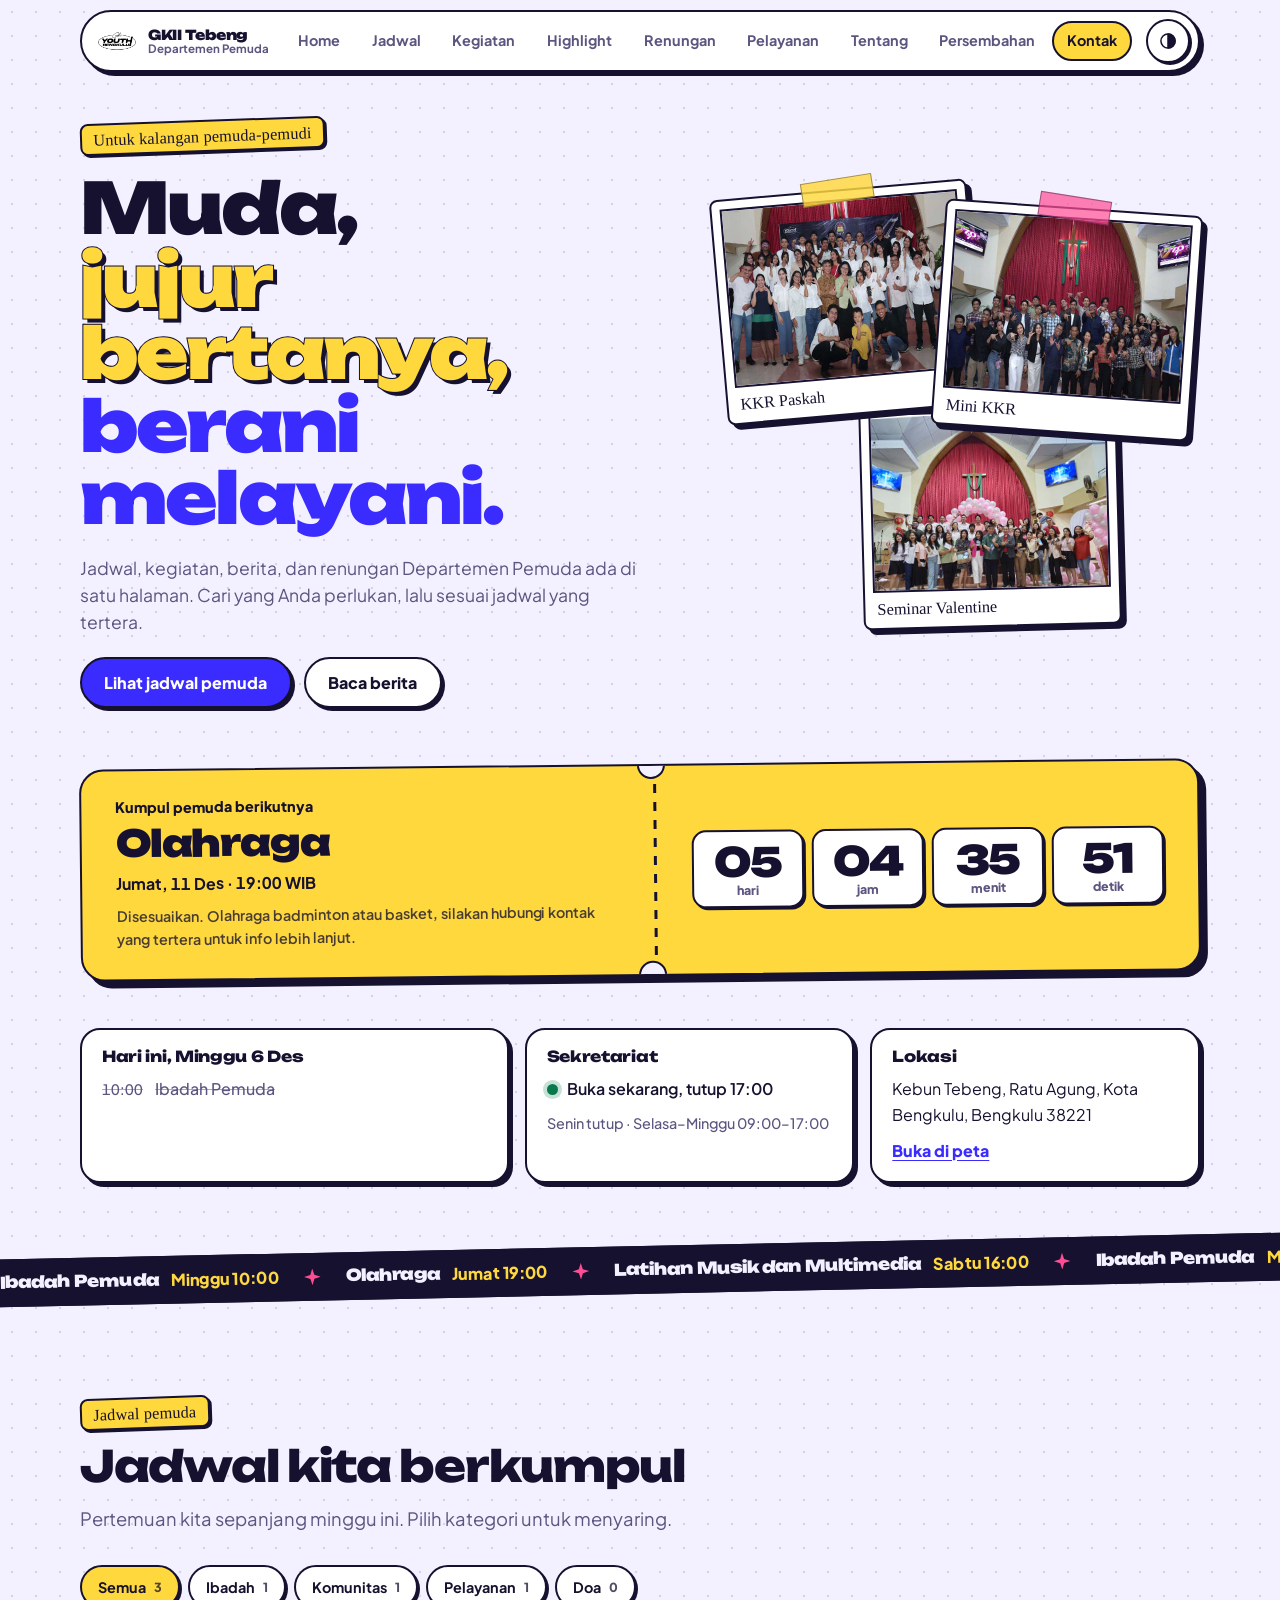
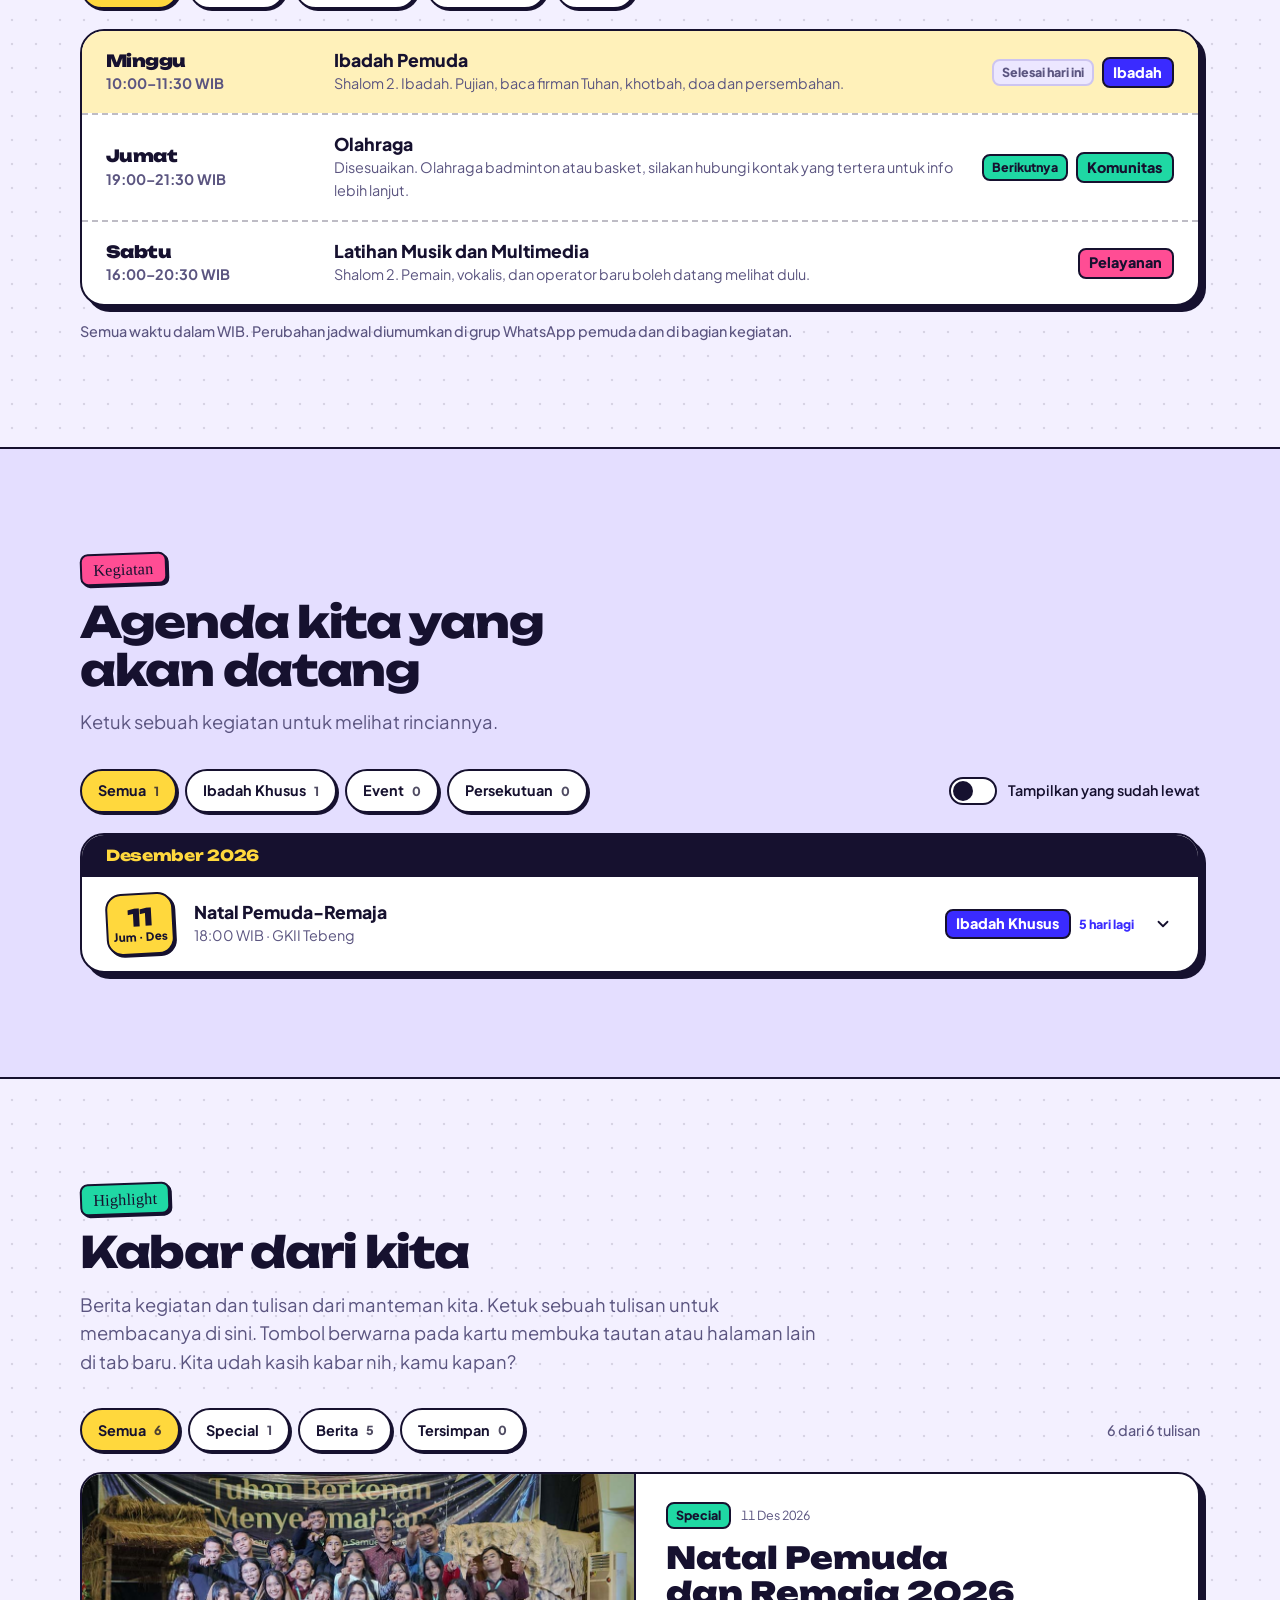
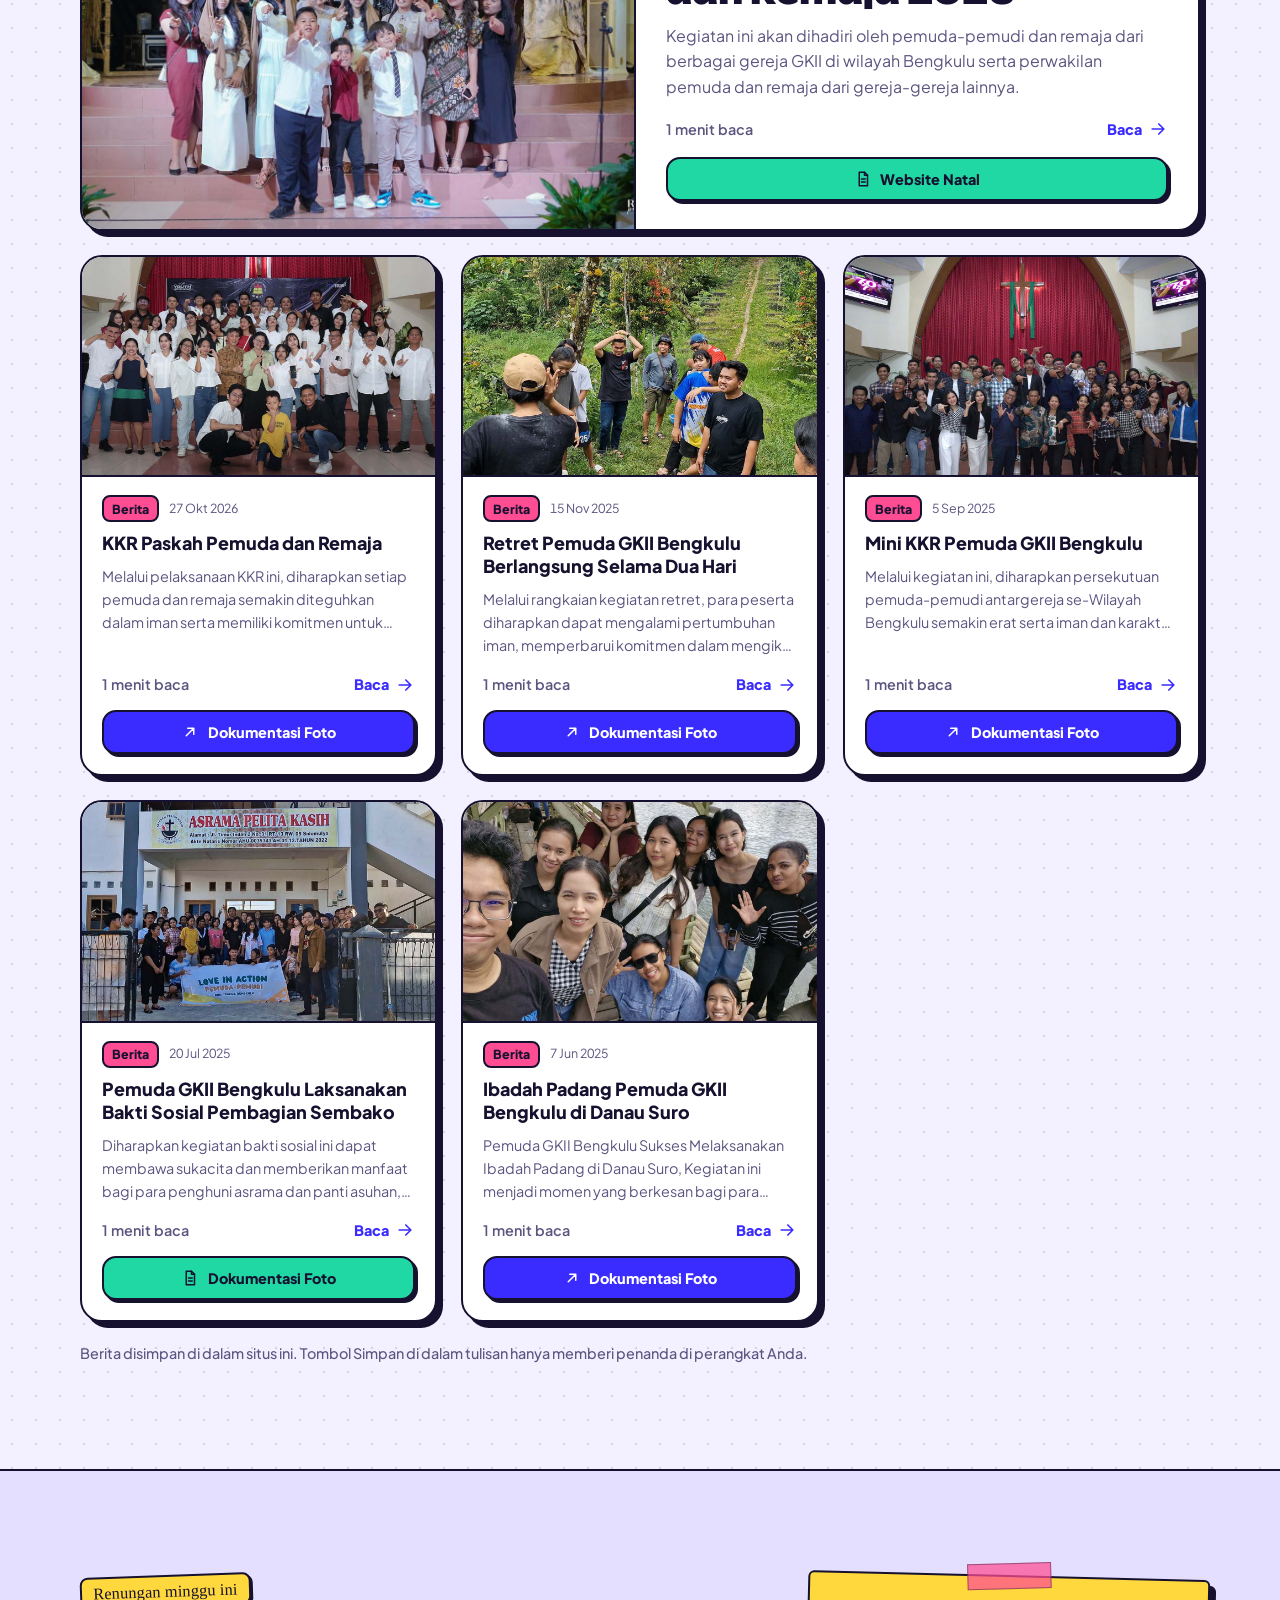
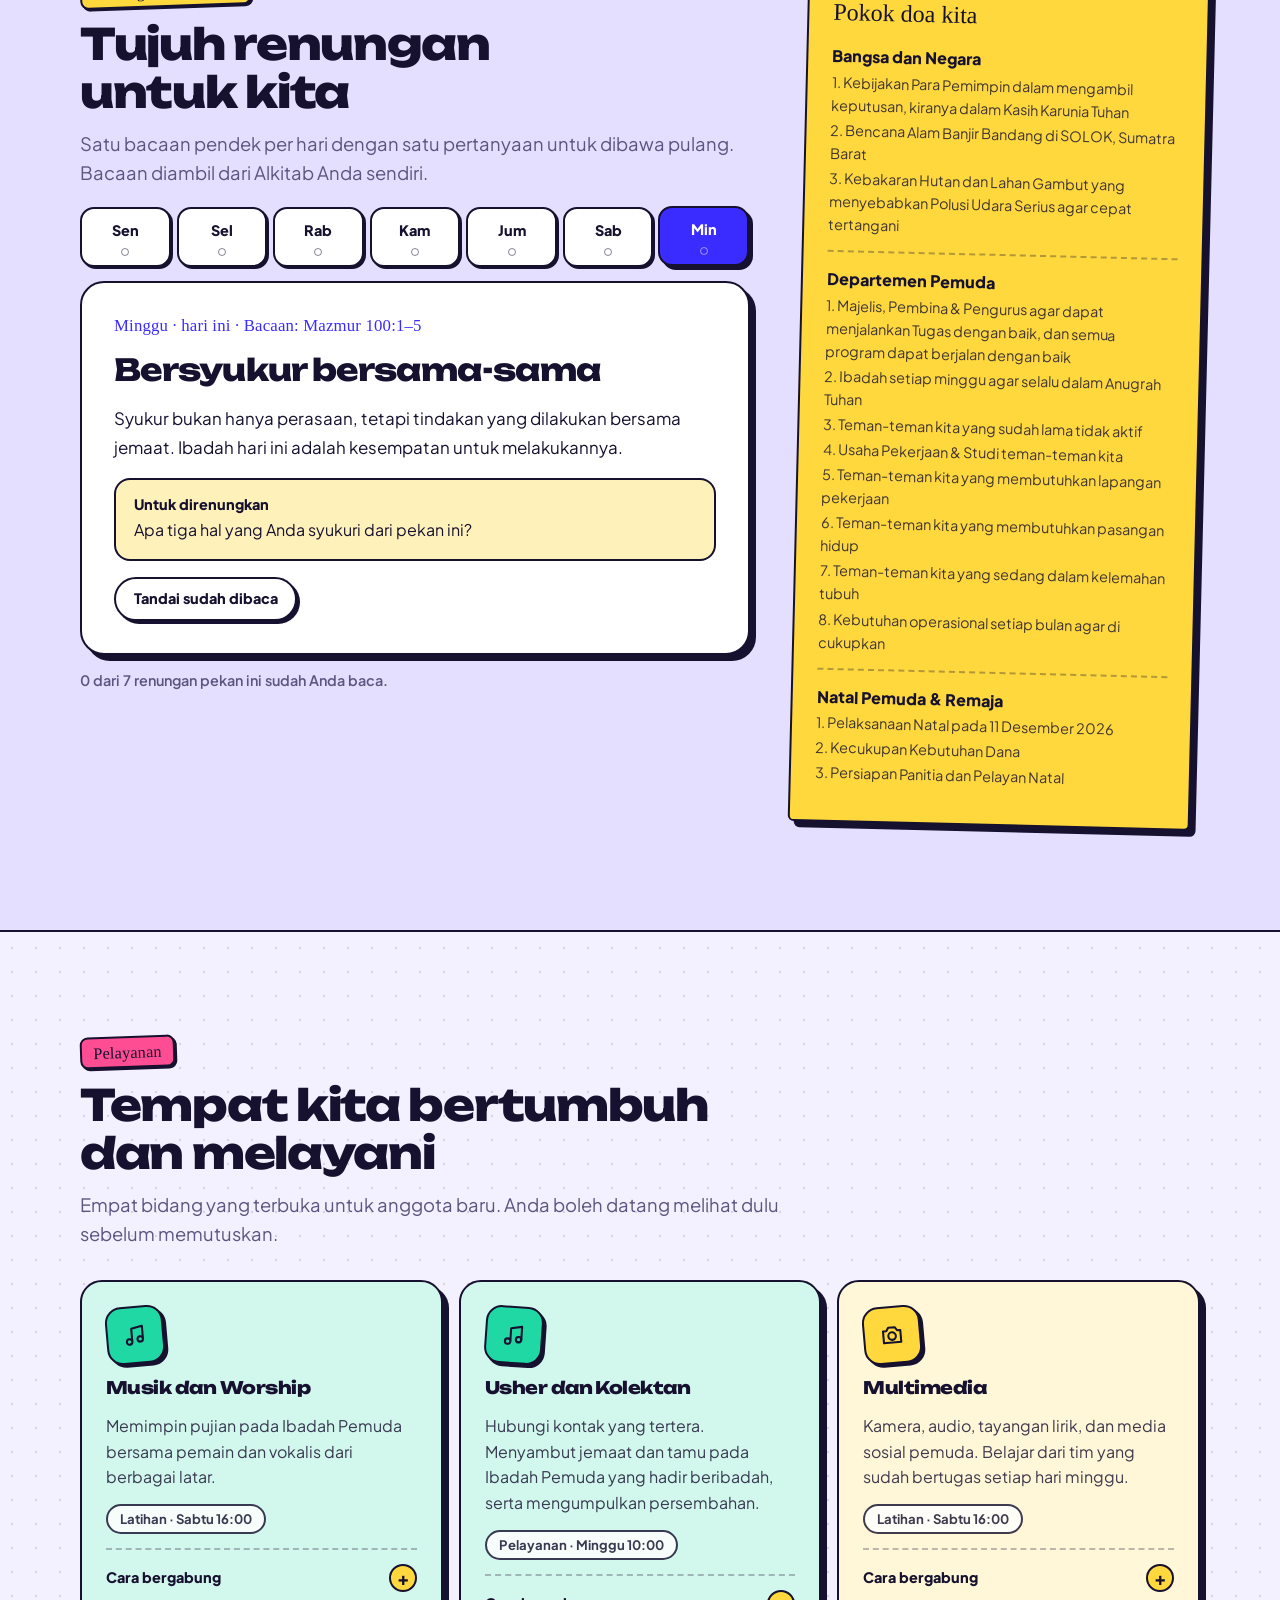
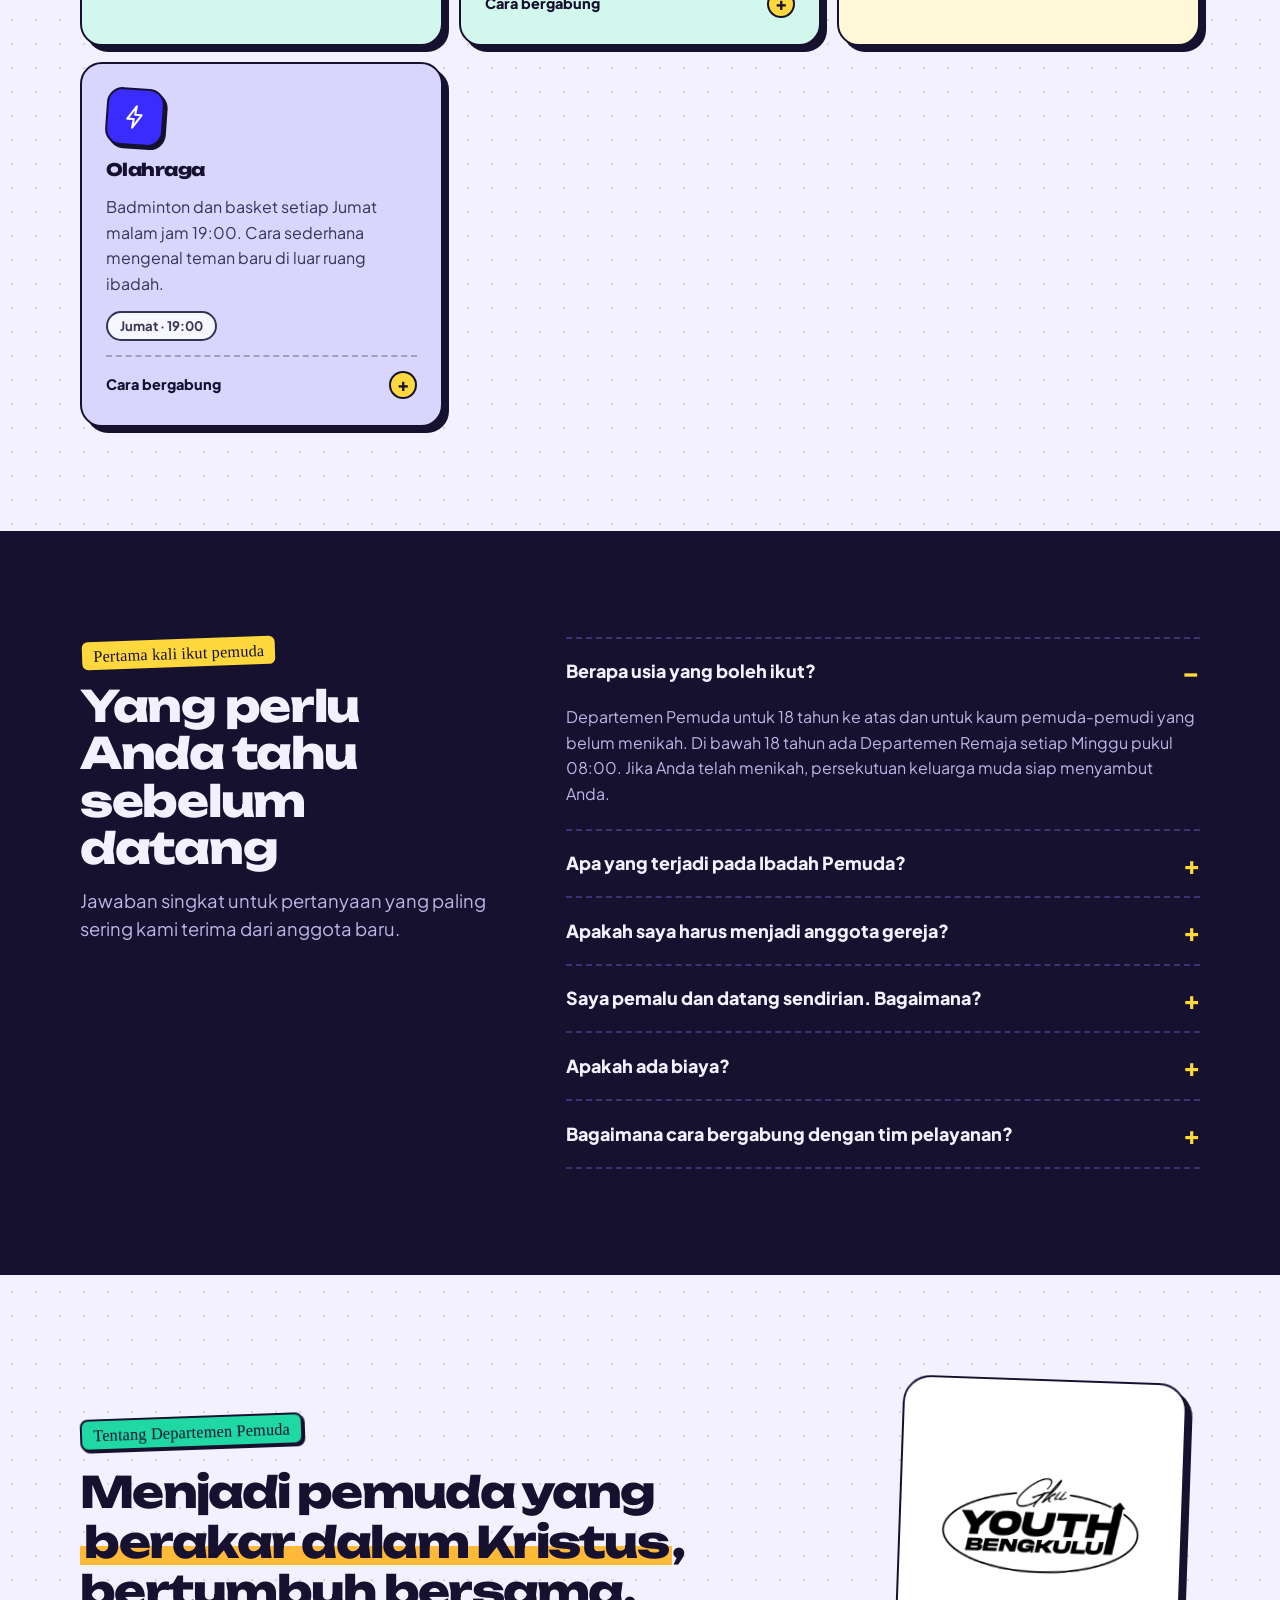
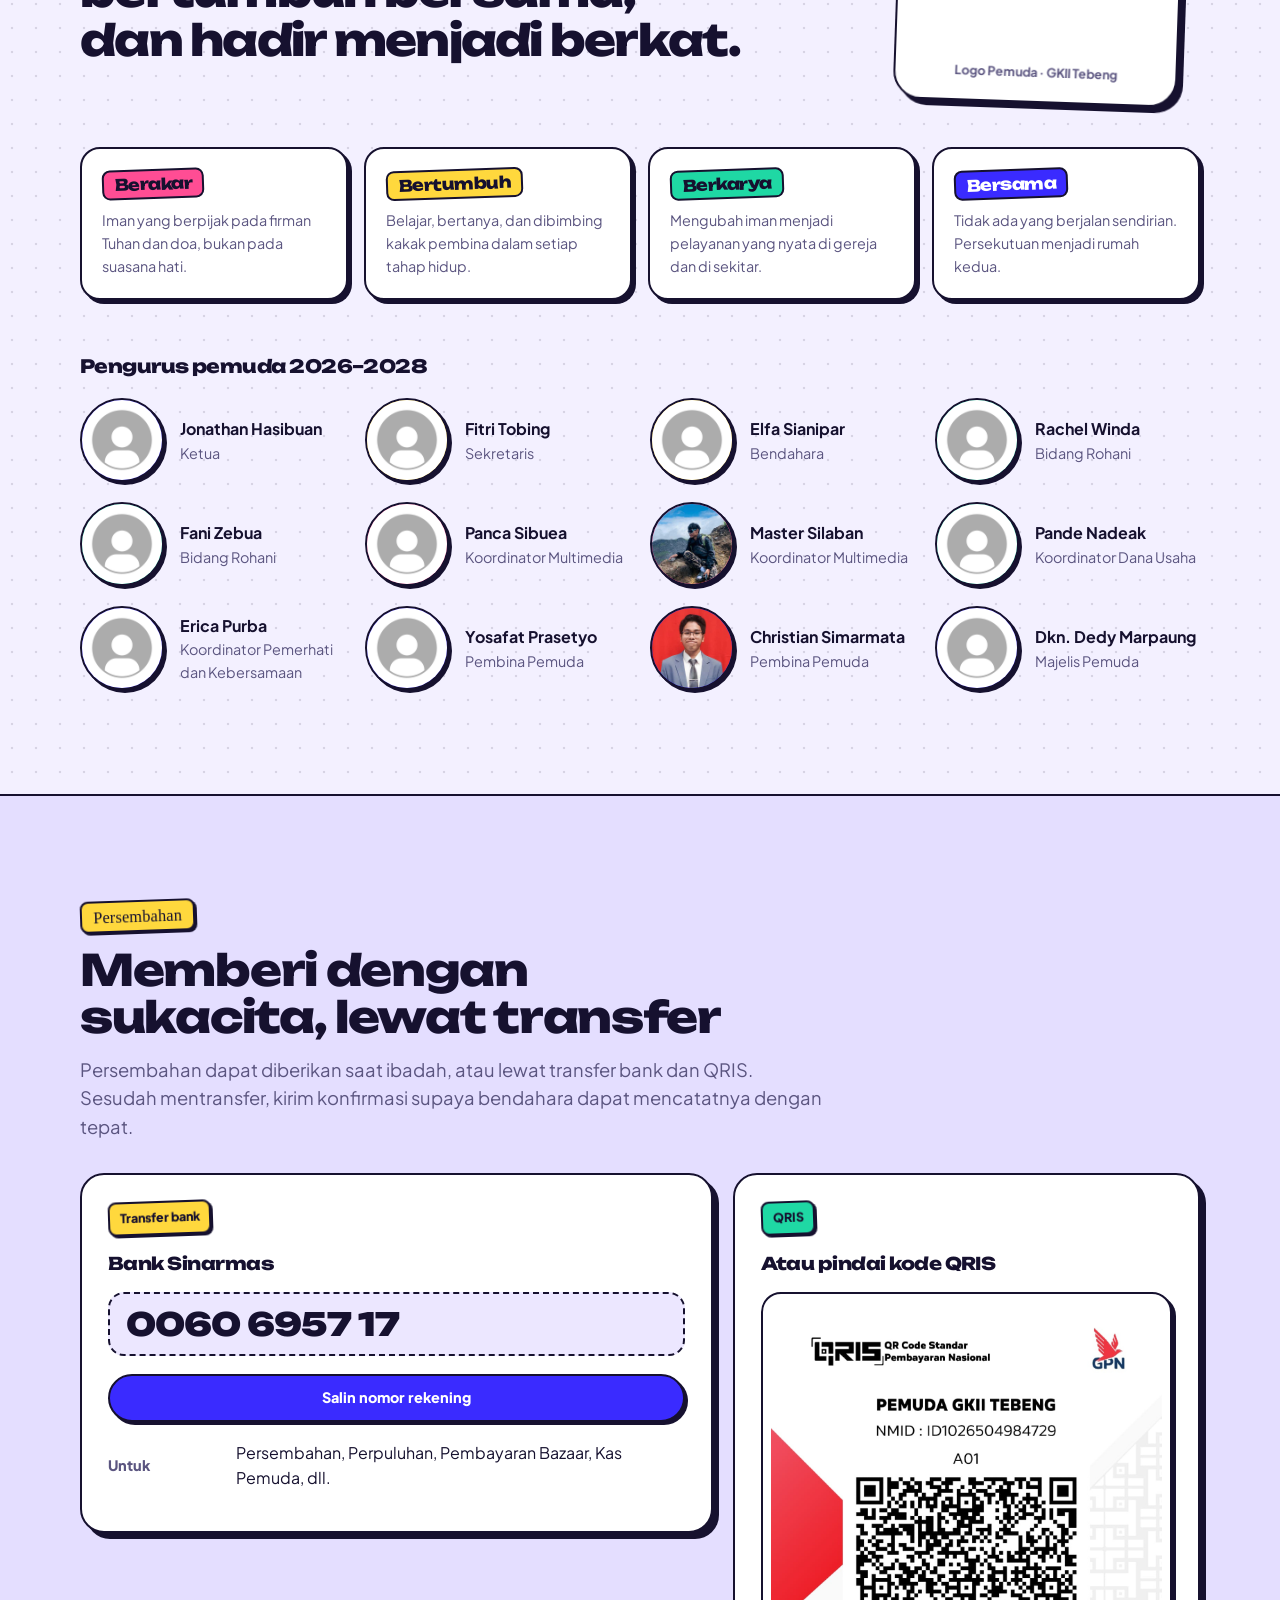
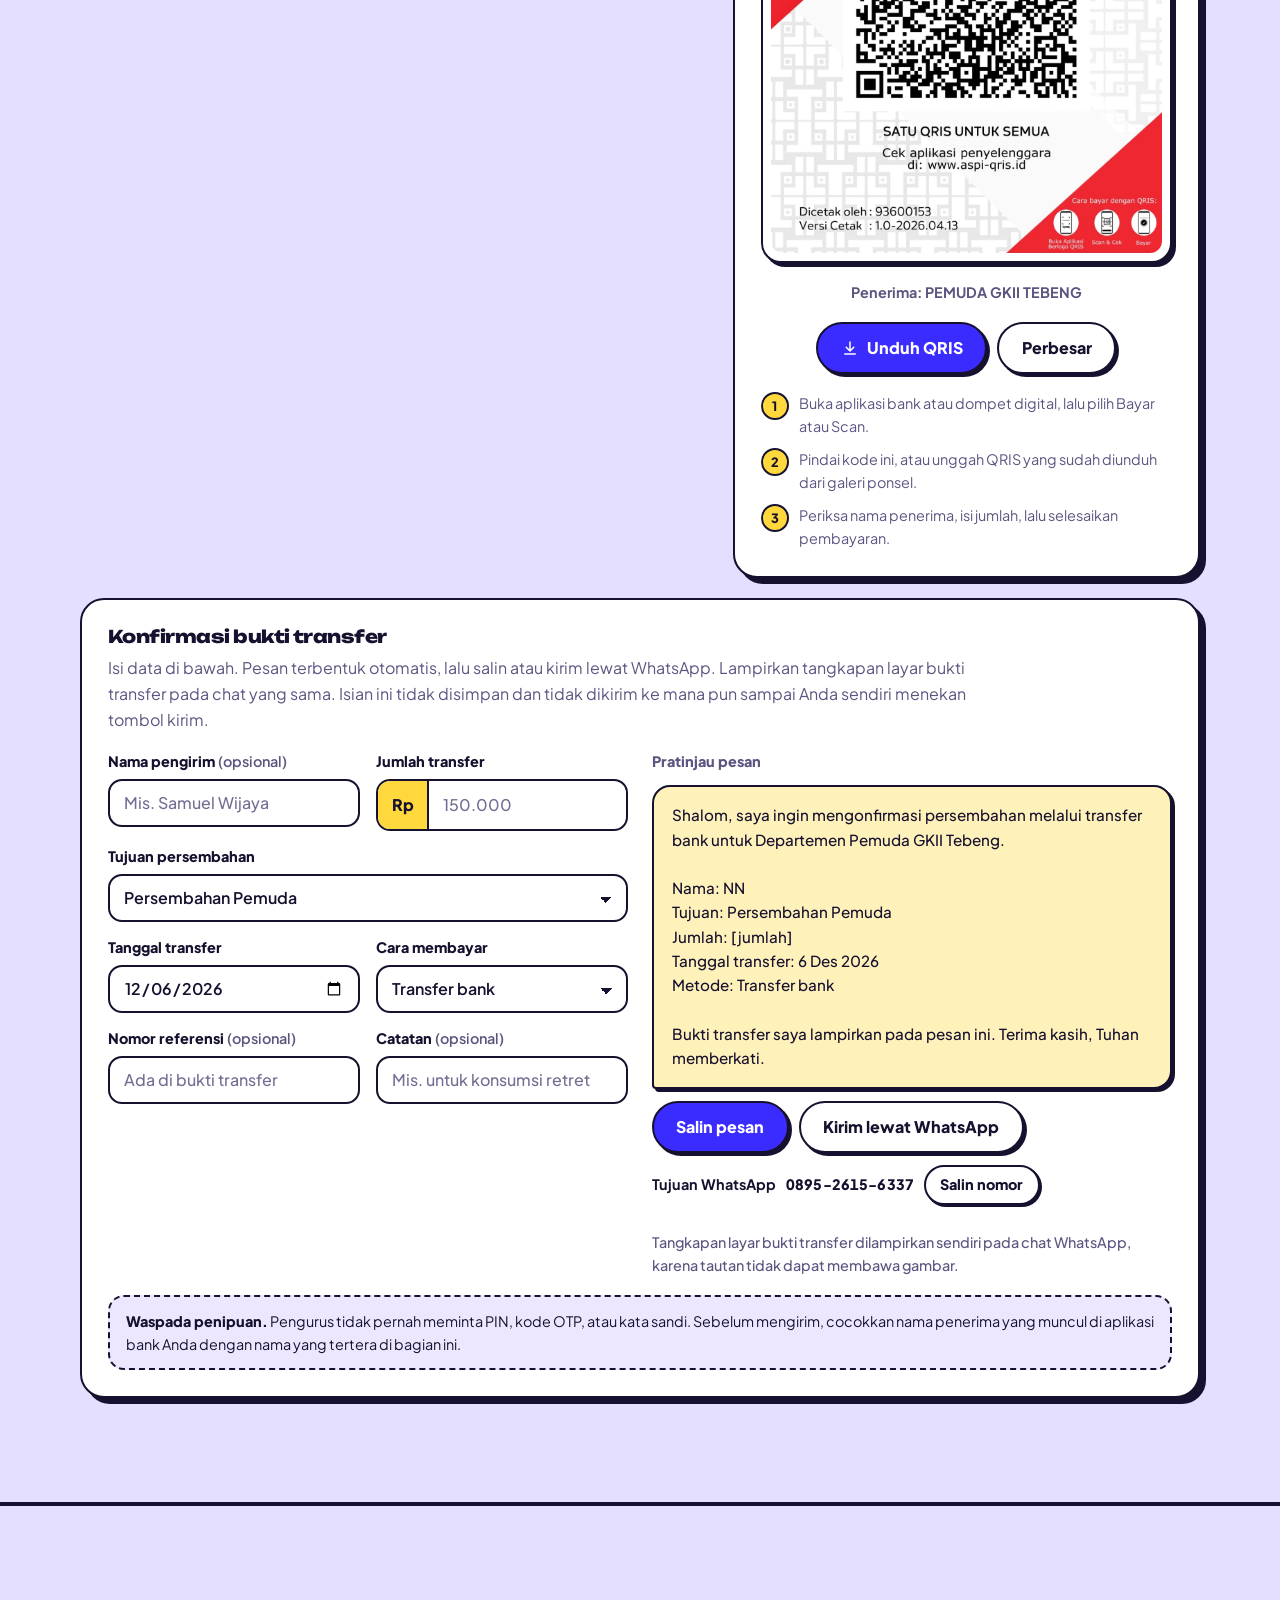
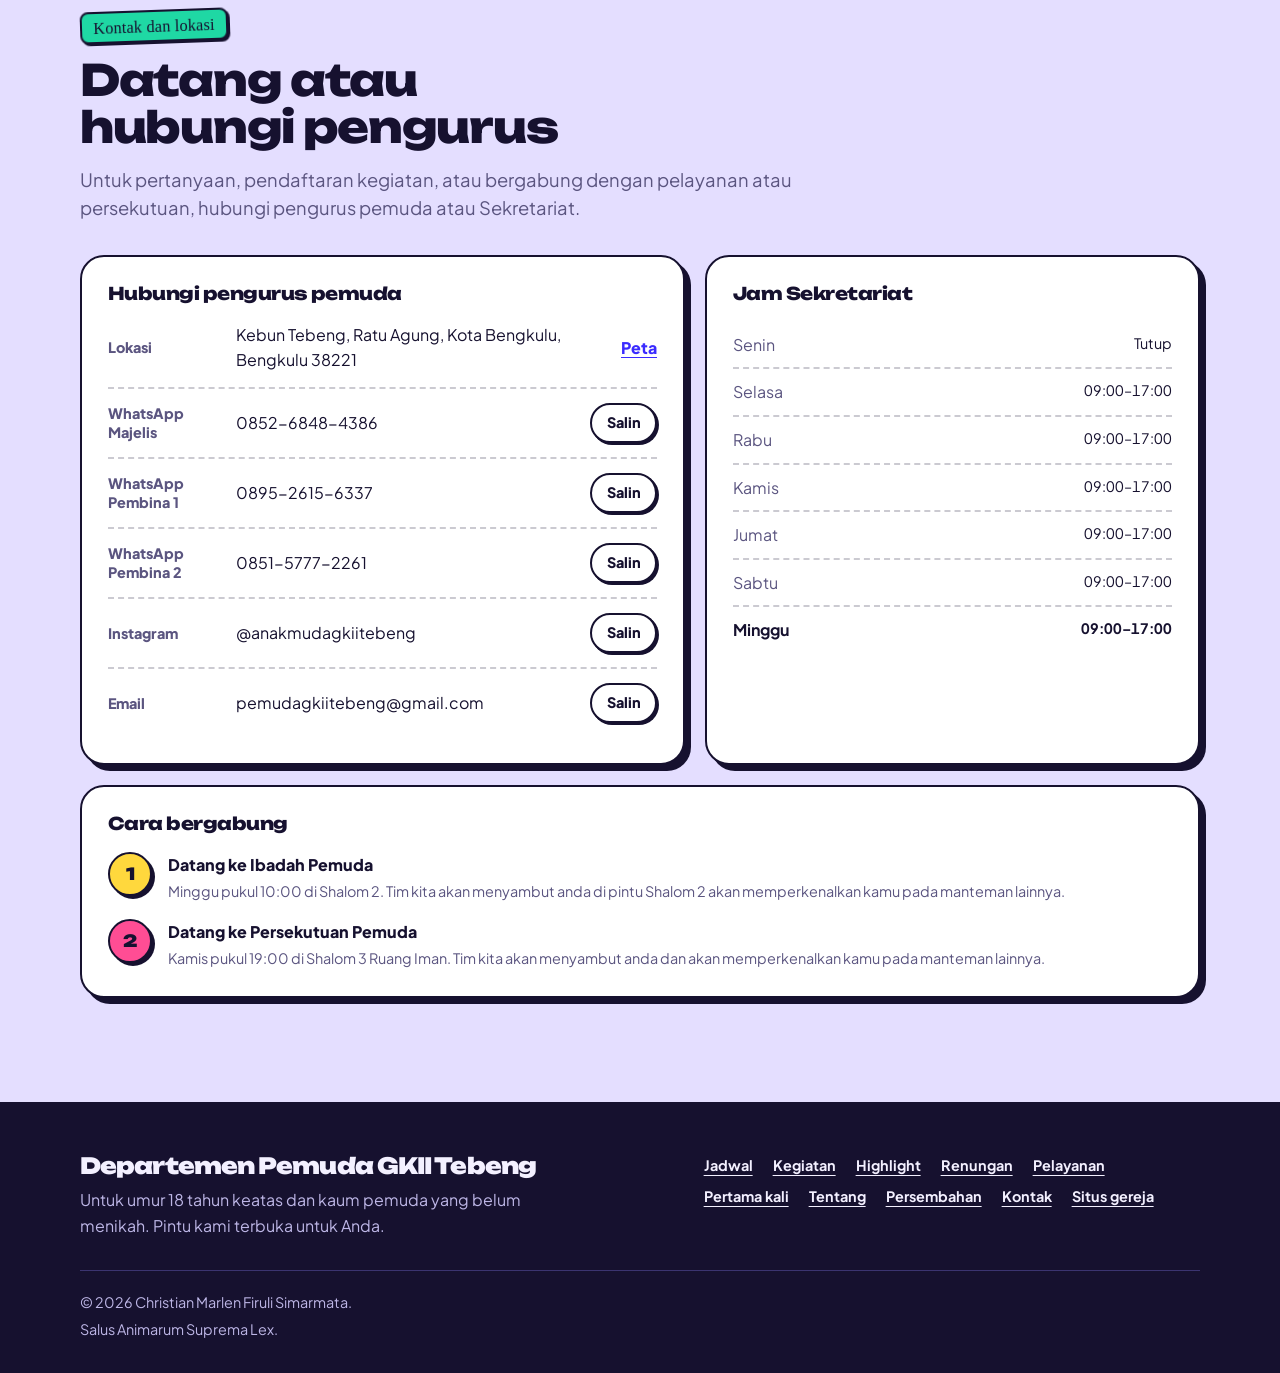
==== commit 264eecc8: "Update." ====
--- a/index.html
+++ b/index.html
@@ -6,18 +6,21 @@
       name="viewport"
       content="width=device-width,initial-scale=1,viewport-fit=cover"
     />
-    <link rel="stylesheet" href="css/home.css" />
+    <link rel="stylesheet" href="css/pemuda.css" />
+    <meta
+      name="google-site-verification"
+      content="fjR6FVzo6zAJXnYV338PZYV8bFMIik87Fm8AAgnD2HM"
+    />
   </head>
   <body>
-    <title>GKII Tebeng</title>
+    <title>Pemuda GKII Tebeng</title>
     <meta name="claude:viewport-fit-sides" content="cover" />
     <link rel="preconnect" href="https://fonts.googleapis.com" />
     <link rel="preconnect" href="https://fonts.gstatic.com" crossorigin />
     <link
       rel="stylesheet"
-      href="https://fonts.googleapis.com/css2?family=Bricolage+Grotesque:opsz,wght@12..96,500..800&family=Figtree:wght@400;500;600;700&family=JetBrains+Mono:wght@400;500;600&display=swap"
+      href="https://fonts.googleapis.com/css2?family=Unbounded:wght@600..900&family=Plus+Jakarta+Sans:wght@400..800&family=Permanent+Marker&display=swap"
     />
-
     <a class="skip-link" href="#jadwal">Lewati ke konten</a>
 
     <header class="site-header">
@@ -25,34 +28,36 @@
         <a
           class="brand"
           href="#beranda"
-          aria-label="Gereja Kristen Injili Indonesia, ke beranda"
+          aria-label="Departemen Pemuda Kasih Karunia, ke beranda"
         >
           <img
             class="logo logo-light"
-            src="galeri/gkii/gkii-hitam.png"
-            width="50"
-            height="52"
-            alt="Logo Gereja Kristen Injili Indonesia (GKII)"
+            src="galeri/pemuda/logo-pemuda-hitam.png"
+            width="200"
+            height="202"
+            alt="Logo Dept. Pemuda Gereja Kristen Injili Indonesia (GKII)"
           />
           <img
             class="logo logo-dark"
-            src="galeri/gkii/gkii-putih.png"
-            width="50"
-            height="52"
-            alt="Logo Gereja Kristen Injili Indonesia (GKII)"
+            src="galeri/pemuda/logo-pemuda-putih.png"
+            width="200"
+            height="202"
+            alt="Logo Dept. Pemuda Gereja Kristen Injili Indonesia (GKII)"
           />
           <span class="brand-text">
             <span class="brand-name">GKII Tebeng</span>
-            <span class="brand-sub">Gereja · Bengkulu</span>
+            <span class="brand-sub">Departemen Pemuda</span>
           </span>
         </a>
         <nav class="nav" aria-label="Navigasi utama">
+          <a href="index.html" target="_self" rel="noopener">Home</a>
           <a href="#jadwal">Jadwal</a>
           <a href="#kegiatan">Kegiatan</a>
+          <a href="#berita">Highlight</a>
           <a href="#renungan">Renungan</a>
           <a href="#pelayanan">Pelayanan</a>
-          <a href="#departemen">Departemen</a>
           <a href="#tentang">Tentang</a>
+          <a href="#persembahan">Persembahan</a>
           <a href="#kontak">Kontak</a>
         </nav>
         <div class="header-actions">
@@ -92,12 +97,18 @@
       >
         <div class="wrap">
           <ul>
-            <li><a class="m-link" href="#jadwal">Jadwal ibadah</a></li>
+            <li>
+              <a class="m-link" href="index.html" target="_self" rel="noopener"
+                >Home</a
+              >
+            </li>
+            <li><a class="m-link" href="#jadwal">Jadwal pemuda</a></li>
             <li><a class="m-link" href="#kegiatan">Kegiatan</a></li>
-            <li><a class="m-link" href="#renungan">Renungan dan warta</a></li>
+            <li><a class="m-link" href="#berita">Highlight</a></li>
+            <li><a class="m-link" href="#renungan">Renungan</a></li>
             <li><a class="m-link" href="#pelayanan">Pelayanan</a></li>
-            <li><a class="m-link" href="#departemen">Departemen</a></li>
             <li><a class="m-link" href="#tentang">Tentang kami</a></li>
+            <li><a class="m-link" href="#persembahan">Persembahan</a></li>
             <li><a class="m-link" href="#kontak">Kontak dan lokasi</a></li>
           </ul>
           <a class="btn btn-primary" href="#pertama">Pertama kali datang?</a>
@@ -111,49 +122,50 @@
         <div class="wrap">
           <div class="hero-grid">
             <div class="hero-copy">
-              <p class="eyebrow">Semua orang boleh hadir</p>
-              <h1>Datang apa adanya, pulang dengan harapan.</h1>
+              <p class="eyebrow">Untuk kalangan pemuda-pemudi</p>
+              <h1>
+                <span class="h1-a">Muda,</span>
+                <span class="h1-b">jujur bertanya,</span>
+                <span class="h1-c">berani melayani.</span>
+              </h1>
               <p class="lead">
-                Jadwal ibadah, kegiatan, renungan, dan pelayanan GKII Tebeng ada
-                di satu halaman. Sudah mendapatkan yang anda perlukan? Ditunggu
-                kehadirannya.
+                Jadwal, kegiatan, berita, dan renungan Departemen Pemuda ada di
+                satu halaman. Cari yang Anda perlukan, lalu sesuai jadwal yang
+                tertera.
               </p>
               <div class="cta-row">
                 <a class="btn btn-primary" href="#jadwal"
-                  >Lihat jadwal ibadah</a
+                  >Lihat jadwal pemuda</a
                 >
-                <a class="btn btn-ghost" href="#pertama"
-                  >Pertama kali datang?</a
+                <a class="btn btn-ghost" href="#berita">Baca berita</a>
+              </div>
+            </div>
+            <div class="hero-visual">
+              <div class="collage" id="collage" aria-hidden="true"></div>
+              <div class="burst" id="burst" aria-hidden="true"></div>
+            </div>
+          </div>
+
+          <article class="ticket" aria-label="Kumpul pemuda berikutnya">
+            <div class="ticket-main">
+              <div class="next-top">
+                <p class="label" id="cdLabel">Kegiatan Kita Berikutnya</p>
+                <span class="tag tag-live" id="liveTag" hidden
+                  >Berlangsung</span
                 >
               </div>
-            </div>
-            <div class="hero-visual">
-              <div class="arches" aria-hidden="true">
-                <span class="arch a1"></span>
-                <span class="arch a2"><span class="cross"></span></span>
-                <span class="arch a3"></span>
-              </div>
-              <article class="next-card" aria-label="Ibadah raya berikutnya">
-                <div class="next-top">
-                  <p class="label" id="cdLabel">Ibadah raya berikutnya</p>
-                  <span class="tag tag-live" id="liveTag" hidden
-                    >Berlangsung</span
-                  >
-                </div>
-                <div>
-                  <h2 id="nextName">Ibadah Raya</h2>
-                  <p class="next-when mono" id="nextWhen">Memuat jadwal</p>
-                </div>
-                <div class="count" id="countdown" role="timer" aria-live="off">
-                  <div><b id="cd-d">--</b><small>hari</small></div>
-                  <div><b id="cd-h">--</b><small>jam</small></div>
-                  <div><b id="cd-m">--</b><small>menit</small></div>
-                  <div><b id="cd-s">--</b><small>detik</small></div>
-                </div>
-                <p class="next-place" id="nextPlace"></p>
-              </article>
-            </div>
-          </div>
+              <h2 id="nextName">Jadwal Kita</h2>
+              <p class="next-when mono" id="nextWhen">Memuat jadwal</p>
+              <p class="next-place" id="nextPlace"></p>
+            </div>
+            <span class="ticket-cut" aria-hidden="true"></span>
+            <div class="count" id="countdown" role="timer" aria-live="off">
+              <div><b id="cd-d">--</b><small>hari</small></div>
+              <div><b id="cd-h">--</b><small>jam</small></div>
+              <div><b id="cd-m">--</b><small>menit</small></div>
+              <div><b id="cd-s">--</b><small>detik</small></div>
+            </div>
+          </article>
 
           <div class="quick">
             <div class="panel quick-panel">
@@ -180,16 +192,19 @@
             </div>
           </div>
         </div>
+        <div class="tape" aria-hidden="true">
+          <div class="tape-track" id="tapeTrack"></div>
+        </div>
       </section>
 
       <!-- JADWAL -->
       <section class="section" id="jadwal">
         <div class="wrap">
           <div class="sec-head">
-            <p class="eyebrow">Jadwal ibadah</p>
-            <h2>Kapan kita bertemu</h2>
+            <p class="eyebrow">Jadwal pemuda</p>
+            <h2>Jadwal kita berkumpul</h2>
             <p class="sec-sub">
-              Semua jadwal mingguan dalam satu daftar. Pilih kategori untuk
+              Pertemuan kita sepanjang minggu ini. Pilih kategori untuk
               menyaring.
             </p>
           </div>
@@ -203,8 +218,8 @@
           </div>
           <ul class="panel sched" id="schedList"></ul>
           <p class="hint">
-            Semua waktu dalam WIB. Jadwal dapat berubah pada hari raya,
-            informasinya tercantum di bagian kegiatan.
+            Semua waktu dalam WIB. Perubahan jadwal diumumkan di grup WhatsApp
+            pemuda dan di bagian kegiatan.
           </p>
         </div>
       </section>
@@ -214,7 +229,7 @@
         <div class="wrap">
           <div class="sec-head">
             <p class="eyebrow">Kegiatan</p>
-            <h2>Yang akan datang di gereja</h2>
+            <h2>Agenda kita yang akan datang</h2>
             <p class="sec-sub">
               Ketuk sebuah kegiatan untuk melihat rinciannya.
             </p>
@@ -236,16 +251,46 @@
         </div>
       </section>
 
-      <!-- RENUNGAN + WARTA -->
-      <section class="section" id="renungan">
+      <!-- BERITA DAN ARTIKEL -->
+      <section class="section" id="berita">
+        <div class="wrap">
+          <div class="sec-head">
+            <p class="eyebrow">Highlight</p>
+            <h2>Kabar dari kita</h2>
+            <p class="sec-sub">
+              Berita kegiatan dan tulisan dari manteman kita. Ketuk sebuah
+              tulisan untuk membacanya di sini. Tombol berwarna pada kartu
+              membuka tautan atau halaman lain di tab baru. Kita udah kasih
+              kabar nih, kamu kapan?
+            </p>
+          </div>
+          <div class="toolbar">
+            <div
+              class="chips"
+              id="postFilters"
+              role="group"
+              aria-label="Saring berita dan artikel"
+            ></div>
+            <p class="hint" id="postCount" style="margin: 0"></p>
+          </div>
+          <div class="pgrid" id="postGrid"></div>
+          <p class="hint" style="margin-top: 20px">
+            Berita disimpan di dalam situs ini. Tombol Simpan di dalam tulisan
+            hanya memberi penanda di perangkat Anda.
+          </p>
+        </div>
+      </section>
+
+      <!-- RENUNGAN -->
+      <section class="section section--alt" id="renungan">
         <div class="wrap split">
           <div>
             <div class="sec-head" style="margin-bottom: 20px">
-              <p class="eyebrow">Renungan pekan ini</p>
-              <h2>Kasih karunia, setiap hari</h2>
+              <p class="eyebrow">Renungan minggu ini</p>
+              <h2>Tujuh renungan untuk kita</h2>
               <p class="sec-sub">
-                Satu bacaan pendek per hari. Bacaan diambil dari Alkitab Anda
-                sendiri.
+                Satu bacaan pendek per hari dengan satu pertanyaan untuk dibawa
+                pulang. Bacaan diambil dari Alkitab Anda sendiri.
               </p>
             </div>
             <div
@@ -266,184 +311,84 @@
               style="margin-top: 14px"
             ></p>
           </div>
-          <aside class="warta" aria-labelledby="wartaHead">
-            <h3 class="w-head" id="wartaHead">Warta jemaat</h3>
-            <article class="w-item">
-              <div class="w-top">
-                <span class="tag tag-today">Missio Ecclesiae</span
-                ><span class="mono">25 Okt</span>
-              </div>
-              <h4>Departemen Misi</h4>
-              <p>
-                GKII turut melaksanakan Amanat Agung Tuhan Yesus melalui
-                Pelatihan Misi PI, Pengutusan untuk STA, dan program pelayanan
-                misi lainnya. Jemaat dapat mengambil bagian melalui dukungan
-                doa, daya, dan dana berupa persembahan khusus, QRIS, Kotak Misi,
-                serta donatur/sponsor tetap. Bank Jago 105363213293 a.n.
-                Angelina Paramitha Setiawan
-              </p>
-            </article>
-            <article class="w-item">
-              <div class="w-top">
-                <span class="tag tag-today"
-                  >Persekutuan Kategorial dan Keluarga</span
-                ><span class="mono">1 Nov</span>
-              </div>
-              <h4>Persekutuan Kategorial dan Keluarga Ditiadakan</h4>
-              <p>
-                Mulai bulan November 2026, kegiatan persekutuan kategorial dan
-                persekutuan keluarga ditiadakan. Terimakasih atas perhatian dan
-                pengertian seluruh jemaat. Tuhan Yesus memberkati.
-              </p>
-            </article>
-            <article class="w-item">
-              <div class="w-top">
-                <span class="tag tag-next">Informasi Natal</span
-                ><span class="mono">27 Sep</span>
-              </div>
-              <h4>Partisipasi Natal</h4>
-              <p>
-                Mulai Minggu, 27 September 2026, jemaat diajak untuk mengambil
-                bagian dalam Dana Natal melalui kantong persembahan ungu,
-                pengumpulan amplop putih, serta partisipasi dalam aksi dana
-                Natal. Kiranya melalui dukungan dan kebersamaan jemaat,
-                persiapan Natal dapat berjalan dengan baik. Tuhan Yesus
-                memberkati.
-              </p>
-            </article>
-            <article class="w-item">
-              <div class="w-top">
-                <span class="tag tag-done">Pendaftaran</span
-                ><span class="mono">1 Sep</span>
-              </div>
-              <h4>Pendaftaran Katekisasi Telah Ditutup</h4>
-              <p>
-                Kelas pengajaran dasar iman sebagai persiapan baptis dan sidi.
-                Pendaftaran sampai 1 Oktober melalui majelis atau pembina
-                remaja.
-              </p>
-            </article>
+          <aside class="warta" aria-labelledby="doaHead">
+            <h3 class="w-head" id="doaHead">Pokok doa kita</h3>
+            <ul class="prayer">
+              <li>
+                <b>Bangsa dan Negara</b
+                ><span
+                  >1. Kebijakan Para Pemimpin dalam mengambil keputusan, kiranya
+                  dalam Kasih Karunia Tuhan</span
+                ><span
+                  >2. Bencana Alam Banjir Bandang di SOLOK, Sumatra Barat</span
+                ><span
+                  >3. Kebakaran Hutan dan Lahan Gambut yang menyebabkan Polusi
+                  Udara Serius agar cepat tertangani</span
+                >
+              </li>
+              <li>
+                <b>Departemen Pemuda</b
+                ><span
+                  >1. Majelis, Pembina & Pengurus agar dapat menjalankan Tugas
+                  dengan baik, dan semua program dapat berjalan dengan
+                  baik</span
+                ><span
+                  >2. Ibadah setiap minggu agar selalu dalam Anugrah Tuhan</span
+                ><span>3. Teman-teman kita yang sudah lama tidak aktif</span>
+                <span>4. Usaha Pekerjaan & Studi teman-teman kita</span>
+                <span
+                  >5. Teman-teman kita yang membutuhkan lapangan pekerjaan</span
+                >
+                <span>6. Teman-teman kita yang membutuhkan pasangan hidup</span>
+                <span
+                  >7. Teman-teman kita yang sedang dalam kelemahan tubuh
+                </span>
+                <span
+                  >8. Kebutuhan operasional setiap bulan agar di cukupkan</span
+                >
+              </li>
+              <li>
+                <b>Natal Pemuda & Remaja</b
+                ><span>1. Pelaksanaan Natal pada 11 Desember 2026</span
+                ><span>2. Kecukupan Kebutuhan Dana</span
+                ><span>3. Persiapan Panitia dan Pelayan Natal</span>
+              </li>
+            </ul>
           </aside>
         </div>
       </section>
 
       <!-- PELAYANAN -->
-      <section class="section section--alt" id="pelayanan">
+      <section class="section" id="pelayanan">
         <div class="wrap">
           <div class="sec-head">
             <p class="eyebrow">Pelayanan</p>
-            <h2>Tempat Anda bertumbuh dan melayani</h2>
+            <h2>Tempat kita bertumbuh dan melayani</h2>
             <p class="sec-sub">
-              Enam kelompok yang terbuka untuk anggota baru. Anda boleh datang
+              Empat bidang yang terbuka untuk anggota baru. Anda boleh datang
               melihat dulu sebelum memutuskan.
             </p>
           </div>
           <div class="tiles">
-            <article class="panel tile k-glow">
+            <article class="panel tile k-teal">
               <div class="tile-ico">
                 <svg viewBox="0 0 24 24" aria-hidden="true">
-                  <path
-                    d="M12 3l2.6 5.6 6.1.7-4.5 4.2 1.2 6L12 16.5 6.6 19.5l1.2-6L3.3 9.3l6.1-.7z"
-                  />
+                  <path d="M9 18V6l10-2v12" />
+                  <circle cx="6.5" cy="18" r="2.5" />
+                  <circle cx="16.5" cy="16" r="2.5" />
                 </svg>
               </div>
-              <h3>Sekolah Minggu</h3>
-              <p>
-                Untuk anak-anak belajar tentang Tuhan lewat cerita, lagu, dan
-                permainan.
-              </p>
-              <p class="tile-when">Minggu · 08:00</p>
+              <h3>Musik dan Worship</h3>
+              <p>
+                Memimpin pujian pada Ibadah Pemuda bersama pemain dan vokalis
+                dari berbagai latar.
+              </p>
+              <p class="tile-when">Latihan · Sabtu 16:00</p>
               <details>
                 <summary>Cara bergabung</summary>
                 <p>
-                  Antar anak ke Shalom 1, sepuluh menit sebelum mulai. Para guru
-                  Sekolah Minggu akan mencatat nama anak dan kontak orang tua.
-                </p>
-              </details>
-            </article>
-            <article class="panel tile k-glow">
-              <div class="tile-ico">
-                <svg viewBox="0 0 24 24" aria-hidden="true">
-                  <path d="M13 2L5 14h6l-1 8 8-12h-6z" />
-                </svg>
-              </div>
-              <h3>Remaja</h3>
-              <p>
-                Untuk siswa SMP dan SMA berkumpul untuk ibadah, beraktifitas,
-                dan kelompok diskusi yang aman untuk bertanya.
-              </p>
-              <p class="tile-when">Minggu · 08:00</p>
-              <details>
-                <summary>Cara bergabung</summary>
-                <p>
-                  Langsung datang ke Shalom 3 Atas. Kakak pembina atau majelis
-                  remaja akan menyambut dan mengenalkan Anda pada teman satu
-                  kelompok.
-                </p>
-              </details>
-            </article>
-            <article class="panel tile k-coral">
-              <div class="tile-ico">
-                <svg viewBox="0 0 24 24" aria-hidden="true">
-                  <path d="M4 17l6-6 4 4 6-7M14 8h6v6" />
-                </svg>
-              </div>
-              <h3>Pemuda</h3>
-              <p>
-                Untuk pemuda-pemudi. Ibadah, pendalaman Alkitab, sharing and
-                caring.
-              </p>
-              <p class="tile-when">Kamis · 19:00 dan Minggu · 10:00</p>
-              <details>
-                <summary>Cara bergabung</summary>
-                <p>
-                  Datang ke Shalom 3 Ruang Iman pada Kamis malam, atau datang ke
-                  Shalom 3 Atas pada Minggu pagi. Pembina pemuda atau majelis
-                  pemuda akan menghubungkan ke kelompok kecil.
-                </p>
-              </details>
-            </article>
-            <article class="panel tile k-teal">
-              <div class="tile-ico">
-                <svg viewBox="0 0 24 24" aria-hidden="true">
-                  <circle cx="8" cy="9" r="3" />
-                  <circle cx="16" cy="9" r="3" />
-                  <circle cx="12" cy="16" r="3" />
-                </svg>
-              </div>
-              <h3>Persekutuan Doa Senin dan Kamis</h3>
-              <p>
-                Persekutuan doa untuk seluruh jemaat, saling berbagi, dan saling
-                mendoakan.
-              </p>
-              <p class="tile-when">Senin · 19:00 dan Kamis · 08:00</p>
-              <details>
-                <summary>Cara bergabung</summary>
-                <p>
-                  Datang ke Shalom 3 Ruang Iman. Pengurus persekutuan doa akan
-                  menyambut anda.
-                </p>
-              </details>
-            </article>
-            <article class="panel tile k-accent">
-              <div class="tile-ico">
-                <svg viewBox="0 0 24 24" aria-hidden="true">
-                  <path
-                    d="M12 20s-7-4.4-7-10a4 4 0 0 1 7-2.5A4 4 0 0 1 19 10c0 5.6-7 10-7 10z"
-                  />
-                </svg>
-              </div>
-              <h3>Persekutuan Wanita</h3>
-              <p>
-                Persekutuan untuk kaum wanita, belajar Firman Tuhan dan saling
-                mendoakan.
-              </p>
-              <p class="tile-when">Selasa · 16:00</p>
-              <details>
-                <summary>Cara bergabung</summary>
-                <p>
-                  Datang ke Shalom 2. Pengurus persekutuan wanita akan menyambut
-                  anda.
+                  Hubungi kontak yang tertera. Pemain gitar, bass, keyboard,
+                  drum, dan vokalis baru sangat dibutuhkan. Tidak perlu audisi.
                 </p>
               </details>
             </article>
@@ -455,87 +400,61 @@
                   <circle cx="16.5" cy="16" r="2.5" />
                 </svg>
               </div>
-              <h3>Persekutuan Pria Gereja</h3>
-              <p>
-                Persekutuan untuk kaum pria, belajar Firman Tuhan dan saling
-                mendoakan.
-              </p>
-              <p class="tile-when">Selasa · 16:00</p>
+              <h3>Usher dan Kolektan</h3>
+              <p>
+                Hubungi kontak yang tertera. Menyambut jemaat dan tamu pada
+                Ibadah Pemuda yang hadir beribadah, serta mengumpulkan
+                persembahan.
+              </p>
+              <p class="tile-when">Pelayanan · Minggu 10:00</p>
               <details>
                 <summary>Cara bergabung</summary>
                 <p>
-                  Datang ke Shalom 3 Ruang Iman. Pengurus persekutuan pria akan
-                  menyambut anda.
+                  Hubungi kontak yang tertera. Pelayan baru diperkenalkan pada
+                  satu bidang dulu, misalnya menyambut jemaat.
                 </p>
               </details>
             </article>
-            <article class="panel tile k-teal">
+            <article class="panel tile k-glow">
               <div class="tile-ico">
                 <svg viewBox="0 0 24 24" aria-hidden="true">
-                  <path d="M9 18V6l10-2v12" />
-                  <circle cx="6.5" cy="18" r="2.5" />
-                  <circle cx="16.5" cy="16" r="2.5" />
+                  <path d="M4 8h3l2-3h6l2 3h3v11H4z" />
+                  <circle cx="12" cy="13" r="3.5" />
                 </svg>
               </div>
-              <h3>Persekutuan Keluarga</h3>
-              <p>
-                Persekutuan untuk keluarga, belajar Firman Tuhan dan saling
-                mendoakan.
-              </p>
-              <p class="tile-when">Rabu dan Kamis · 17:00 - 21:00</p>
+              <h3>Multimedia</h3>
+              <p>
+                Kamera, audio, tayangan lirik, dan media sosial pemuda. Belajar
+                dari tim yang sudah bertugas setiap hari minggu.
+              </p>
+              <p class="tile-when">Latihan · Sabtu 16:00</p>
               <details>
                 <summary>Cara bergabung</summary>
                 <p>
-                  Datang ke Sekretariat GKII Tebeng atau hubungi Sekretariat
-                  melalui kontak yang ada di halaman web. Pengurus persekutuan
-                  keluarga akan menyambut anda, dan menghubungkan anda ke
-                  kelompok yang terdekat dengan anda.
+                  Hubungi kontak yang tertera. Pemula boleh datang melihat dulu
+                  sebelum memutuskan. Tidak perlu pandai mengoperasikan kamera
+                  atau audio.
                 </p>
               </details>
             </article>
-            <article class="panel tile k-teal">
+            <article class="panel tile k-accent">
               <div class="tile-ico">
                 <svg viewBox="0 0 24 24" aria-hidden="true">
-                  <path d="M9 18V6l10-2v12" />
-                  <circle cx="6.5" cy="18" r="2.5" />
-                  <circle cx="16.5" cy="16" r="2.5" />
+                  <path d="M13 2L5 14h6l-1 8 8-12h-6z" />
                 </svg>
               </div>
-              <h3>Persekutuan Lansia</h3>
-              <p>
-                Persekutuan untuk kaum lansia, belajar Firman Tuhan dan saling
-                mendoakan.
-              </p>
-              <p class="tile-when">Selasa · 16:00</p>
+              <h3>Olahraga</h3>
+              <p>
+                Badminton dan basket setiap Jumat malam jam 19:00. Cara
+                sederhana mengenal teman baru di luar ruang ibadah.
+              </p>
+              <p class="tile-when">Jumat · 19:00</p>
               <details>
                 <summary>Cara bergabung</summary>
-                <p>
-                  Datang ke Shalom 2. Pengurus persekutuan lansia akan menyambut
-                  anda.
-                </p>
+                <p>Hubungi kontak yang tertera. Tidak perlu pandai bermain.</p>
               </details>
             </article>
           </div>
-        </div>
-      </section>
-
-      <!-- DEPARTEMEN -->
-      <section class="section" id="departemen">
-        <div class="wrap">
-          <div class="sec-head">
-            <p class="eyebrow">Departemen</p>
-            <h2>Tiga departemen, satu keluarga</h2>
-            <p class="sec-sub">
-              Pemuda, remaja, dan anak punya pembina, jadwal, dan kabar
-              masing-masing. Buka tombol di tiap departemen untuk membaca berita
-              dan artikelnya.
-            </p>
-          </div>
-          <div class="dept-grid" id="deptGrid"></div>
-          <p class="hint">
-            Berita dan artikel disimpan di dalam situs ini. Tombol Simpan di
-            dalam tulisan hanya memberi penanda di perangkat Anda.
-          </p>
         </div>
       </section>
 
@@ -543,16 +462,25 @@
       <section class="section band" id="pertama">
         <div class="wrap faq-grid">
           <div class="sec-head">
-            <p class="eyebrow">Pertama kali datang</p>
+            <p class="eyebrow">Pertama kali ikut pemuda</p>
             <h2>Yang perlu Anda tahu sebelum datang</h2>
             <p class="sec-sub">
               Jawaban singkat untuk pertanyaan yang paling sering kami terima
-              dari tamu baru.
+              dari anggota baru.
             </p>
           </div>
           <div class="faq">
             <details name="faq" open>
-              <summary>Apa yang terjadi selama ibadah?</summary>
+              <summary>Berapa usia yang boleh ikut?</summary>
+              <p>
+                Departemen Pemuda untuk 18 tahun ke atas dan untuk kaum
+                pemuda-pemudi yang belum menikah. Di bawah 18 tahun ada
+                Departemen Remaja setiap Minggu pukul 08:00. Jika Anda telah
+                menikah, persekutuan keluarga muda siap menyambut Anda.
+              </p>
+            </details>
+            <details name="faq">
+              <summary>Apa yang terjadi pada Ibadah Pemuda?</summary>
               <p>
                 Ibadah berlangsung sekitar 90 menit: pujian, doa, pembacaan
                 firman, khotbah, dan persembahan. Anda boleh ikut berdiri dan
@@ -560,43 +488,34 @@
               </p>
             </details>
             <details name="faq">
-              <summary>Saya harus berpakaian seperti apa?</summary>
-              <p>
-                Pakaian rapi dan nyaman. Banyak jemaat memakai kemeja atau kaus
-                berkerah. Tidak ada aturan baku.
+              <summary>Apakah saya harus menjadi anggota gereja?</summary>
+              <p>
+                Tidak. Semua pemuda boleh hadir, baik dari gereja lain maupun
+                yang sedang mencari.
               </p>
             </details>
             <details name="faq">
-              <summary>Bagaimana dengan anak-anak saya?</summary>
-              <p>
-                Sekolah Minggu berjalan bersamaan dengan Ibadah Raya II, dengan
-                pengasuh yang sudah dilatih. Ruang menyusui dan ganti popok
-                tersedia di Lantai 1. Anak juga boleh ikut duduk bersama Anda di
-                aula.
+              <summary>Saya pemalu dan datang sendirian. Bagaimana?</summary>
+              <p>
+                Banyak anggota memulai dengan cara yang sama. Tim kita akan
+                menyambut anda di pintu Shalom 2 akan memperkenalkan kamu pada
+                manteman lainnya.
               </p>
             </details>
             <details name="faq">
-              <summary>Di mana saya bisa parkir?</summary>
-              <p>
-                Parkir motor dan mobil tersedia di halaman dan basement, petugas
-                akan mengarahkan. Ibadah Umum I biasanya paling ramai, jadi
-                datanglah 20 menit lebih awal.
+              <summary>Apakah ada biaya?</summary>
+              <p>
+                Ibadah dan persekutuan tidak ada dikenakan biaya. Beberapa
+                kegiatan, seperti retret, dikenai biaya untuk menutup biaya
+                transportasi, akomodasi, dan konsumsi. Biaya ini diumumkan
+                sebelum kegiatan.
               </p>
             </details>
             <details name="faq">
-              <summary>Apakah ada siaran langsung?</summary>
-              <p>
-                Ya. Ibadah Umum I disiarkan langsung setiap Minggu pukul 08:00
-                WIB. Cocok bagi Anda yang sedang sakit, bepergian, atau ingin
-                mencoba dulu dari rumah.
-              </p>
-            </details>
-            <details name="faq">
-              <summary>Apakah saya harus menjadi anggota untuk hadir?</summary>
-              <p>
-                Tidak. Semua orang diterima hadir, termasuk Anda yang berasal
-                dari gereja lain atau sedang mencari. Keanggotaan bersifat
-                pilihan.
+              <summary>Bagaimana cara bergabung dengan tim pelayanan?</summary>
+              <p>
+                Hubungi kontak yang tertera. Kami mencocokkan Anda dengan
+                kelompok yang paling sesuai.
               </p>
             </details>
           </div>
@@ -609,78 +528,287 @@
           <div class="about-top">
             <div class="about-copy">
               <div class="sec-head" style="margin-bottom: 20px">
-                <p class="eyebrow">Tentang kami</p>
+                <p class="eyebrow">Tentang Departemen Pemuda</p>
               </div>
               <p class="visi">
-                Menjadi keluarga yang mengalami <em>kasih karunia</em> dan
-                menghadirkannya bagi semua orang.
+                Menjadi pemuda yang <em>berakar dalam Kristus</em>, bertumbuh
+                bersama, dan hadir menjadi berkat.
               </p>
             </div>
             <figure class="seal">
               <img
                 class="seal-img logo-light"
-                src="galeri/gkii/gkii-hitam-besar.png"
+                src="galeri/pemuda/logo-pemuda-hitam.png"
                 width="617"
                 height="640"
-                loading="eager"
-                alt="Lambang Gereja Kristen Injili Indonesia (GKII): salib di atas Alkitab terbuka, I Korintus 3:11"
+                loading="lazy"
+                alt="Logo Departemen Pemuda Gereja Kristen Injili Indonesia (GKII)"
               />
               <img
                 class="seal-img logo-dark"
-                src="galeri/gkii/gkii-putih-besar.png"
+                src="galeri/pemuda/logo-pemuda-putih.png"
                 width="617"
                 height="640"
-                loading="eager"
-                alt="Lambang Gereja Kristen Injili Indonesia (GKII): salib di atas Alkitab terbuka, I Korintus 3:11"
+                loading="lazy"
+                alt="Logo Departemen Pemuda Gereja Kristen Injili Indonesia (GKII)"
               />
-              <figcaption>GKII Tebeng · I Korintus 3:11</figcaption>
+              <figcaption>Logo Pemuda · GKII Tebeng</figcaption>
             </figure>
           </div>
           <div class="values">
             <div class="value">
-              <h3>Kasih karunia</h3>
-              <p>
-                Setiap orang diterima sebagaimana adanya, dan diajak bertumbuh
-                dari sana.
+              <h3>Berakar</h3>
+              <p>
+                Iman yang berpijak pada firman Tuhan dan doa, bukan pada suasana
+                hati.
               </p>
             </div>
             <div class="value">
-              <h3>Firman</h3>
-              <p>
-                Pengajaran kami berakar pada Alkitab dan disampaikan dengan
-                bahasa yang mudah dipahami.
+              <h3>Bertumbuh</h3>
+              <p>
+                Belajar, bertanya, dan dibimbing kakak pembina dalam setiap
+                tahap hidup.
               </p>
             </div>
             <div class="value">
-              <h3>Kebersamaan</h3>
-              <p>Iman dihidupi dalam kelompok kecil, bukan sendirian.</p>
+              <h3>Berkarya</h3>
+              <p>
+                Mengubah iman menjadi pelayanan yang nyata di gereja dan di
+                sekitar.
+              </p>
             </div>
             <div class="value">
-              <h3>Pelayanan</h3>
-              <p>
-                Kami hadir bagi tetangga, lewat tindakan nyata yang dapat
-                dirasakan.
-              </p>
-            </div>
-          </div>
-          <!--h3 class="team-head">Tim pastoral</h3>
+              <h3>Bersama</h3>
+              <p>
+                Tidak ada yang berjalan sendirian. Persekutuan menjadi rumah
+                kedua.
+              </p>
+            </div>
+          </div>
+          <h3 class="team-head">Pengurus pemuda 2026–2028</h3>
           <div class="team">
             <div class="person k-accent">
-              <span class="avatar" aria-hidden="true">DK</span>
-              <div><b>Pdt. Daniel Kurniawan</b><span>Gembala sidang</span></div>
+              <span class="avatar" aria-hidden="true">JH</span>
+              <div><b>Jonathan Hasibuan</b><span>Ketua</span></div>
             </div>
             <div class="person k-glow">
-              <span class="avatar" aria-hidden="true">RS</span>
+              <span class="avatar" aria-hidden="true">FT</span>
+              <div><b>Fitri Tobing</b><span>Sekretaris</span></div>
+            </div>
+            <div class="person k-glow">
+              <span class="avatar" aria-hidden="true">ES</span>
+              <div><b>Elfa Sianipar</b><span>Bendahara</span></div>
+            </div>
+            <div class="person k-teal">
+              <span class="avatar" aria-hidden="true">RW</span>
+              <div><b>Rachel Winda</b><span>Bidang Rohani</span></div>
+            </div>
+            <div class="person k-teal">
+              <span class="avatar" aria-hidden="true">FZ</span>
+              <div><b>Fani Zebua</b><span>Bidang Rohani</span></div>
+            </div>
+            <div class="person k-coral">
+              <span class="avatar" aria-hidden="true">PS</span>
+              <div><b>Panca Sibuea</b><span>Koordinator Multimedia</span></div>
+            </div>
+            <div class="person k-coral">
+              <span class="avatar" aria-hidden="true">MS</span>
               <div>
-                <b>Pdt. Ruth Simanjuntak</b
-                ><span>Pastor keluarga dan anak</span>
+                <b>Master Silaban</b><span>Koordinator Multimedia</span>
               </div>
             </div>
             <div class="person k-teal">
-              <span class="avatar" aria-hidden="true">YL</span>
-              <div><b>Yohanes Lie</b><span>Ketua majelis</span></div>
-            </div>
-          </div-->
+              <span class="avatar" aria-hidden="true">PN</span>
+              <div><b>Pande Nadeak</b><span>Koordinator Dana Usaha</span></div>
+            </div>
+            <div class="person k-accent">
+              <span class="avatar" aria-hidden="true">EP</span>
+              <div>
+                <b>Erica Purba</b
+                ><span>Koordinator Pemerhati dan Kebersamaan</span>
+              </div>
+            </div>
+            <div class="person k-accent">
+              <span class="avatar" aria-hidden="true">YP</span>
+              <div><b>Yosafat Prasetyo</b><span>Pembina Pemuda</span></div>
+            </div>
+            <div class="person k-accent">
+              <span class="avatar" aria-hidden="true">CS</span>
+              <div><b>Christian Simarmata</b><span>Pembina Pemuda</span></div>
+            </div>
+            <div class="person k-accent">
+              <span class="avatar" aria-hidden="true">DM</span>
+              <div><b>Dkn. Dedy Marpaung</b><span>Majelis Pemuda</span></div>
+            </div>
+          </div>
+        </div>
+      </section>
+
+      <!-- PERSEMBAHAN -->
+      <section class="section section--alt" id="persembahan">
+        <div class="wrap">
+          <div class="sec-head">
+            <p class="eyebrow">Persembahan</p>
+            <h2>Memberi dengan sukacita, lewat transfer</h2>
+            <p class="sec-sub">
+              Persembahan dapat diberikan saat ibadah, atau lewat transfer bank
+              dan QRIS. Sesudah mentransfer, kirim konfirmasi supaya bendahara
+              dapat mencatatnya dengan tepat.
+            </p>
+          </div>
+          <p class="give-sample" id="giveSample" hidden>
+            <span class="tag tag-today">Data contoh</span
+            ><span id="giveSampleTxt"></span>
+          </p>
+
+          <div class="give-grid">
+            <div
+              class="give-accs"
+              id="giveBanks"
+              aria-label="Rekening tujuan transfer"
+            ></div>
+            <article
+              class="panel card give-qris"
+              id="giveQris"
+              aria-labelledby="gqH"
+            ></article>
+          </div>
+
+          <article
+            class="panel card give-confirm"
+            id="giveConfirm"
+            aria-labelledby="gcH"
+          >
+            <div class="give-head">
+              <h3 id="gcH">Konfirmasi bukti transfer</h3>
+              <p>
+                Isi data di bawah. Pesan terbentuk otomatis, lalu salin atau
+                kirim lewat WhatsApp. Lampirkan tangkapan layar bukti transfer
+                pada chat yang sama. Isian ini tidak disimpan dan tidak dikirim
+                ke mana pun sampai Anda sendiri menekan tombol kirim.
+              </p>
+            </div>
+            <div class="give-cols">
+              <form class="gform" id="gvForm" autocomplete="off" novalidate>
+                <div class="fld">
+                  <label for="gvName"
+                    >Nama pengirim <span class="opt">(opsional)</span></label
+                  ><input
+                    id="gvName"
+                    type="text"
+                    maxlength="60"
+                    autocomplete="off"
+                    placeholder="Mis. Samuel Wijaya"
+                  />
+                </div>
+                <div class="fld">
+                  <label for="gvAmount">Jumlah transfer</label>
+                  <div class="amt">
+                    <span aria-hidden="true">Rp</span
+                    ><input
+                      id="gvAmount"
+                      type="text"
+                      inputmode="numeric"
+                      maxlength="15"
+                      autocomplete="off"
+                      placeholder="150.000"
+                      aria-describedby="gvAmountErr"
+                    />
+                  </div>
+                  <p class="ferr" id="gvAmountErr" hidden>
+                    Isi jumlah transfer dengan angka.
+                  </p>
+                </div>
+                <div class="fld fld--wide">
+                  <label for="gvPurpose">Tujuan persembahan</label
+                  ><select id="gvPurpose"></select>
+                </div>
+                <div class="fld">
+                  <label for="gvDate">Tanggal transfer</label
+                  ><input id="gvDate" type="date" />
+                </div>
+                <div class="fld">
+                  <label for="gvMethod">Cara membayar</label
+                  ><select id="gvMethod">
+                    <option value="Transfer bank">Transfer bank</option>
+                    <option value="QRIS">QRIS</option>
+                  </select>
+                </div>
+                <div class="fld">
+                  <label for="gvRef"
+                    >Nomor referensi <span class="opt">(opsional)</span></label
+                  ><input
+                    id="gvRef"
+                    type="text"
+                    maxlength="30"
+                    autocomplete="off"
+                    placeholder="Ada di bukti transfer"
+                  />
+                </div>
+                <div class="fld">
+                  <label for="gvNote"
+                    >Catatan <span class="opt">(opsional)</span></label
+                  ><input
+                    id="gvNote"
+                    type="text"
+                    maxlength="120"
+                    autocomplete="off"
+                    placeholder="Mis. untuk konsumsi retret"
+                  />
+                </div>
+              </form>
+              <div class="gpreview">
+                <p class="gp-label" id="gvMsgLabel">Pratinjau pesan</p>
+                <pre
+                  class="gmsg"
+                  id="gvMsg"
+                  tabindex="0"
+                  aria-labelledby="gvMsgLabel"
+                ></pre>
+                <div class="gp-actions">
+                  <button class="btn btn-primary" type="button" id="gvCopy">
+                    Salin pesan
+                  </button>
+                  <a
+                    class="btn btn-ghost"
+                    id="gvWa"
+                    href="#"
+                    target="_blank"
+                    rel="noopener"
+                    >Kirim lewat WhatsApp</a
+                  >
+                </div>
+                <p class="gp-wa" id="gvWaRow" hidden>
+                  <span>Tujuan WhatsApp</span> <b class="mono" id="gvWaNo"></b>
+                  <button
+                    class="copy"
+                    type="button"
+                    id="gvWaCopy"
+                    data-copy=""
+                    data-label="Nomor WhatsApp"
+                  >
+                    Salin nomor
+                  </button>
+                </p>
+                <p class="hint" id="gvHint">
+                  Tangkapan layar bukti transfer dilampirkan sendiri pada chat
+                  WhatsApp, karena tautan tidak dapat membawa gambar.
+                </p>
+              </div>
+            </div>
+            <p class="give-warn">
+              <b>Waspada penipuan.</b> Pengurus tidak pernah meminta PIN, kode
+              OTP, atau kata sandi. Sebelum mengirim, cocokkan nama penerima
+              yang muncul di aplikasi bank Anda dengan nama yang tertera di
+              bagian ini.
+            </p>
+          </article>
+
+          <!--article
+            class="panel card give-report"
+            id="giveReport"
+            aria-labelledby="grH"
+          ></article-->
         </div>
       </section>
 
@@ -689,18 +817,19 @@
         <div class="wrap">
           <div class="sec-head">
             <p class="eyebrow">Kontak dan lokasi</p>
-            <h2>Datang atau hubungi kami</h2>
+            <h2>Datang atau hubungi pengurus</h2>
             <p class="sec-sub">
-              Untuk doa, konseling pastoral, baptis, atau pertanyaan umum,
-              sampaikan melalui Sekretariat.
+              Untuk pertanyaan, pendaftaran kegiatan, atau bergabung dengan
+              pelayanan atau persekutuan, hubungi pengurus pemuda atau
+              Sekretariat.
             </p>
           </div>
           <div class="contact-grid">
             <div class="panel card">
-              <h3>Hubungi Sekretariat</h3>
+              <h3>Hubungi pengurus pemuda</h3>
               <dl class="info">
                 <div class="info-row">
-                  <dt>Alamat</dt>
+                  <dt>Lokasi</dt>
                   <dd class="val">
                     Kebun Tebeng, Ratu Agung, Kota Bengkulu, Bengkulu 38221
                   </dd>
@@ -713,35 +842,66 @@
                   >
                 </div>
                 <div class="info-row">
-                  <dt>WhatsApp</dt>
-                  <dd class="val">0821-8139-9443</dd>
+                  <dt>WhatsApp Majelis</dt>
+                  <dd class="val">0852-6848-4386</dd>
                   <button
                     class="copy"
                     type="button"
-                    data-copy="0821-8139-9443"
+                    data-copy="0852-6848-4386"
                     data-label="Nomor WhatsApp"
                   >
                     Salin
                   </button>
                 </div>
                 <div class="info-row">
-                  <dt>Email</dt>
-                  <dd class="val">gkiitebengbengkulu@gmail.com</dd>
+                  <dt>WhatsApp Pembina 1</dt>
+                  <dd class="val">0895-2615-6337</dd>
                   <button
                     class="copy"
                     type="button"
-                    data-copy="gkiitebengbengkulu@gmail.com"
-                    data-label="Alamat email"
+                    data-copy="0895-2615-6337"
+                    data-label="Nomor WhatsApp"
                   >
                     Salin
                   </button>
                 </div>
+                <div class="info-row">
+                  <dt>WhatsApp Pembina 2</dt>
+                  <dd class="val">0851-5777-2261</dd>
+                  <button
+                    class="copy"
+                    type="button"
+                    data-copy="0851-5777-2261"
+                    data-label="Nomor WhatsApp"
+                  >
+                    Salin
+                  </button>
+                </div>
+                <div class="info-row">
+                  <dt>Instagram</dt>
+                  <dd class="val">@anakmudagkiitebeng</dd>
+                  <button
+                    class="copy"
+                    type="button"
+                    data-copy="@anakmudagkiitebeng"
+                    data-label="Nama Instagram"
+                  >
+                    Salin
+                  </button>
+                </div>
+                <div class="info-row">
+                  <dt>Email</dt>
+                  <dd class="val">pemudagkiitebeng@gmail.com</dd>
+                  <button
+                    class="copy"
+                    type="button"
+                    data-copy="pemudagkiitebeng@gmail.com"
+                    data-label="Alamat surel"
+                  >
+                    Salin
+                  </button>
+                </div>
               </dl>
-              <p class="hint" style="margin: 0">
-                Konseling pastoral dilayani dengan janji temu. Sebutkan
-                kebutuhan Anda secara singkat, kami akan mengatur waktu yang
-                sesuai.
-              </p>
             </div>
             <div class="panel card">
               <h3>Jam Sekretariat</h3>
@@ -749,30 +909,29 @@
             </div>
           </div>
           <div class="panel card" style="margin-top: 20px">
-            <h3>Persembahan dan dukungan</h3>
-            <p>
-              Persembahan dapat diberikan saat ibadah atau lewat transfer. Mohon
-              cantumkan jenis persembahan pada berita transfer.
-            </p>
-            <dl class="info">
-              <div class="info-row">
-                <dt>Bank</dt>
-                <dd>Bank BCA, a.n. Gereja Kristen Injili Indonesia</dd>
-                <span class="tag tag-done note-chip">Bank BCA</span>
-              </div>
-              <div class="info-row">
-                <dt>No. rekening</dt>
-                <dd class="val mono">0585886888</dd>
-                <button
-                  class="copy"
-                  type="button"
-                  data-copy="0585886888"
-                  data-label="Nomor rekening"
-                >
-                  Salin
-                </button>
-              </div>
-            </dl>
+            <h3>Cara bergabung</h3>
+            <ol class="steps">
+              <li>
+                <div>
+                  <b>Datang ke Ibadah Pemuda</b
+                  ><span
+                    >Minggu pukul 10:00 di Shalom 2. Tim kita akan menyambut
+                    anda di pintu Shalom 2 akan memperkenalkan kamu pada
+                    manteman lainnya.</span
+                  >
+                </div>
+              </li>
+              <li>
+                <div>
+                  <b>Datang ke Persekutuan Pemuda</b
+                  ><span
+                    >Kamis pukul 19:00 di Shalom 3 Ruang Iman. Tim kita akan
+                    menyambut anda dan akan memperkenalkan kamu pada manteman
+                    lainnya.</span
+                  >
+                </div>
+              </li>
+            </ol>
           </div>
         </div>
       </section>
@@ -782,21 +941,23 @@
       <div class="wrap">
         <div class="foot-grid">
           <div>
-            <p class="foot-brand">Gereja Kristen Injili Indonesia</p>
+            <p class="foot-brand">Departemen Pemuda GKII Tebeng</p>
             <p>
-              Sebuah keluarga iman di Kota Bengkulu. Pintu kami terbuka untuk
-              Anda.
+              Untuk umur 18 tahun keatas dan kaum pemuda yang belum menikah.
+              Pintu kami terbuka untuk Anda.
             </p>
           </div>
           <nav class="foot-links" aria-label="Tautan footer">
             <a href="#jadwal">Jadwal</a>
             <a href="#kegiatan">Kegiatan</a>
+            <a href="#berita">Highlight</a>
             <a href="#renungan">Renungan</a>
             <a href="#pelayanan">Pelayanan</a>
-            <a href="#departemen">Departemen</a>
             <a href="#pertama">Pertama kali</a>
             <a href="#tentang">Tentang</a>
+            <a href="#persembahan">Persembahan</a>
             <a href="#kontak">Kontak</a>
+            <a href="index.html" target="_self" rel="noopener">Situs gereja</a>
           </nav>
         </div>
         <div class="foot-note">
@@ -807,6 +968,6 @@
     </footer>
 
     <div class="toast" id="toast" role="status" aria-live="polite"></div>
-    <script src="js/home.js"></script>
+    <script src="js/pemuda.js"></script>
   </body>
 </html>
--- a/css/pemuda.css
+++ b/css/pemuda.css
@@ -0,0 +1,4430 @@
+:root {
+  color-scheme: light;
+  box-sizing: border-box;
+  padding-top: env(safe-area-inset-top, 0px);
+  padding-bottom: env(safe-area-inset-bottom, 0px);
+}
+html {
+  scroll-padding-top: env(safe-area-inset-top, 0px);
+}
+body {
+  margin: 0;
+  padding: 0;
+  font:
+    14px -apple-system,
+    BlinkMacSystemFont,
+    sans-serif;
+  background: #fff;
+  color: #000;
+}
+img {
+  max-width: 100%;
+}
+[hidden]:not([hidden="until-found" i]) {
+  display: none !important;
+}
+/* Layout: hero berbentuk deretan jendela lengkung gereja dengan kartu hitung mundur ibadah; di bawahnya pita-pita informasi bergantian terang/gelap. Satu aksen kobalt, amber hanya sebagai cahaya jendela. */
+:root {
+  --bg: #f2f4f9;
+  --bg-alt: #e8ecf6;
+  --surface: #ffffff;
+  --tint: #e9ecfa;
+  --ink: #101633;
+  --muted: #546080;
+  --line: #d5dbeb;
+  --accent: #2d3fe0;
+  --on-accent: #ffffff;
+  --glow: #ffb938;
+  --coral: #ff7a59;
+  --teal: #0e9f8e;
+  --band: #101633;
+  --on-band: #eef1ff;
+  --band-muted: #aab3d9;
+  --band-line: #2b3360;
+  --ok: #0c7a4f;
+  --on-ok: #ffffff;
+  --alt1: #ffb938;
+  --shadow: 0 18px 40px -22px rgba(16, 22, 51, 0.38);
+  --logo-light: block;
+  --logo-dark: none;
+
+  --font-display: "Bricolage Grotesque", "Trebuchet MS", system-ui, sans-serif;
+  --font-body:
+    "Figtree", system-ui, -apple-system, "Segoe UI", Roboto, sans-serif;
+  --font-mono:
+    "JetBrains Mono", ui-monospace, "SF Mono", Menlo, Consolas, monospace;
+
+  --fs-xs: 0.75rem;
+  --fs-sm: 0.875rem;
+  --fs-md: 1rem;
+  --fs-lg: 1.25rem;
+  --fs-xl: clamp(1.75rem, 4.2vw, 2.75rem);
+  --fs-hero: clamp(2.5rem, 8.2vw, 4.9rem);
+  --header-h: 64px;
+}
+@media (prefers-color-scheme: dark) {
+  :root:not([data-theme="light"]) {
+    --bg: #0b0f1f;
+    --bg-alt: #0f1530;
+    --surface: #161d3b;
+    --tint: #1f2850;
+    --ink: #edf0ff;
+    --muted: #9ea8d0;
+    --line: #2a335e;
+    --accent: #8a98ff;
+    --on-accent: #0b0f1f;
+    --glow: #ffc65a;
+    --coral: #ff906f;
+    --teal: #3ed1bd;
+    --band: #070a17;
+    --on-band: #edf0ff;
+    --band-muted: #9ea8d0;
+    --band-line: #242c54;
+    --ok: #4ad59b;
+    --on-ok: #06241a;
+    --alt1: #ffb25a;
+    --shadow: 0 18px 40px -22px rgba(0, 0, 0, 0.75);
+    --logo-light: none;
+    --logo-dark: block;
+    color-scheme: dark;
+  }
+}
+:root[data-theme="dark"] {
+  --bg: #0b0f1f;
+  --bg-alt: #0f1530;
+  --surface: #161d3b;
+  --tint: #1f2850;
+  --ink: #edf0ff;
+  --muted: #9ea8d0;
+  --line: #2a335e;
+  --accent: #8a98ff;
+  --on-accent: #0b0f1f;
+  --glow: #ffc65a;
+  --coral: #ff906f;
+  --teal: #3ed1bd;
+  --band: #070a17;
+  --on-band: #edf0ff;
+  --band-muted: #9ea8d0;
+  --band-line: #242c54;
+  --ok: #4ad59b;
+  --on-ok: #06241a;
+  --alt1: #ffb25a;
+  --shadow: 0 18px 40px -22px rgba(0, 0, 0, 0.75);
+  --logo-light: none;
+  --logo-dark: block;
+  color-scheme: dark;
+}
+
+*,
+*::before,
+*::after {
+  box-sizing: border-box;
+}
+[hidden] {
+  display: none !important;
+}
+html {
+  scroll-behavior: smooth;
+}
+body {
+  background: var(--bg);
+  color: var(--ink);
+  font: 400 var(--fs-md)/1.6 var(--font-body);
+  -webkit-font-smoothing: antialiased;
+  text-rendering: optimizeLegibility;
+}
+body::before {
+  content: "";
+  position: fixed;
+  inset: 0 0 auto;
+  height: env(safe-area-inset-top, 0px);
+  z-index: 60;
+  background: var(--bg);
+}
+h1,
+h2,
+h3,
+p,
+ul,
+ol,
+dl,
+dd {
+  margin: 0;
+  padding: 0;
+}
+ul,
+ol {
+  list-style: none;
+}
+a {
+  color: inherit;
+}
+button {
+  font: inherit;
+  color: inherit;
+  cursor: pointer;
+}
+:focus-visible {
+  outline: 3px solid var(--accent);
+  outline-offset: 2px;
+  border-radius: 6px;
+}
+.band :focus-visible {
+  outline-color: var(--);
+}
+.mono {
+  font-family: var(--font-mono);
+  font-variant-numeric: tabular-nums;
+}
+abbr {
+  text-decoration: none;
+}
+
+.wrap {
+  width: 100%;
+  max-width: 1152px;
+  margin-inline: auto;
+  padding-left: max(16px, env(safe-area-inset-left, 0px));
+  padding-right: max(16px, env(safe-area-inset-right, 0px));
+}
+.skip-link {
+  position: absolute;
+  left: 16px;
+  top: -80px;
+  z-index: 100;
+  background: var(--accent);
+  color: var(--on-accent);
+  padding: 0.6rem 1rem;
+  border-radius: 8px;
+  font-weight: 600;
+}
+.skip-link:focus {
+  top: calc(env(safe-area-inset-top, 0px) + 8px);
+}
+
+/* Header */
+.site-header {
+  position: sticky;
+  top: env(safe-area-inset-top, 0px);
+  z-index: 50;
+  background: color-mix(in srgb, var(--bg) 90%, transparent);
+  -webkit-backdrop-filter: blur(12px);
+  backdrop-filter: blur(12px);
+  border-bottom: 1px solid var(--line);
+}
+.header-inner {
+  display: flex;
+  align-items: center;
+  justify-content: space-between;
+  gap: 16px;
+  min-height: var(--header-h);
+}
+.brand {
+  display: flex;
+  align-items: center;
+  gap: 10px;
+  text-decoration: none;
+  min-width: 0;
+}
+.logo {
+  flex: none;
+  height: 52px;
+  width: auto;
+  display: block;
+}
+.logo-light {
+  display: var(--logo-light);
+}
+.logo-dark {
+  display: var(--logo-dark);
+}
+.brand-text {
+  display: grid;
+  line-height: 1.15;
+  min-width: 0;
+}
+.brand-name {
+  font: 700 1.1rem/1.1 var(--font-display);
+  letter-spacing: -0.01em;
+}
+.brand-sub {
+  font: 500 var(--fs-xs)/1.2 var(--font-mono);
+  letter-spacing: 0.06em;
+  text-transform: uppercase;
+  color: var(--muted);
+  white-space: nowrap;
+}
+.brand-name {
+  white-space: nowrap;
+}
+.nav {
+  display: none;
+  gap: 4px;
+}
+.nav a,
+.mobile-nav a.m-link {
+  text-decoration: none;
+  font-weight: 600;
+  font-size: var(--fs-sm);
+  padding: 0.5rem 0.8rem;
+  border-radius: 999px;
+  color: var(--muted);
+}
+.nav a:hover {
+  color: var(--ink);
+  background: var(--tint);
+}
+.nav a[aria-current="true"] {
+  color: var(--ink);
+  background: var(--tint);
+}
+.header-actions {
+  display: flex;
+  align-items: center;
+  gap: 8px;
+}
+.icon-btn {
+  width: 44px;
+  height: 44px;
+  display: grid;
+  place-items: center;
+  border: 1px solid var(--line);
+  background: var(--surface);
+  border-radius: 50%;
+}
+.icon-btn:hover {
+  background: var(--tint);
+}
+.icon-btn svg {
+  width: 20px;
+  height: 20px;
+  fill: none;
+  stroke: currentColor;
+  stroke-width: 1.8;
+  stroke-linecap: round;
+  stroke-linejoin: round;
+}
+.header-actions .desk-only {
+  display: none;
+}
+.mobile-nav {
+  position: absolute;
+  left: 0;
+  right: 0;
+  top: 100%;
+  background: var(--bg);
+  border-bottom: 1px solid var(--line);
+  padding-block: 8px 20px;
+  box-shadow: var(--shadow);
+}
+.mobile-nav ul {
+  display: grid;
+}
+.mobile-nav a.m-link {
+  display: block;
+  padding: 0.95rem 0;
+  border-radius: 0;
+  border-top: 1px solid var(--line);
+  font: 700 1.25rem/1.2 var(--font-display);
+  color: var(--ink);
+}
+.mobile-nav li:first-child a.m-link {
+  border-top: 0;
+}
+.mobile-nav a.m-link[aria-current="true"] {
+  color: var(--accent);
+}
+.mobile-nav .btn {
+  margin-top: 12px;
+  width: 100%;
+}
+@media (min-width: 1040px) {
+  .nav {
+    display: flex;
+  }
+  .menu-btn,
+  .mobile-nav {
+    display: none !important;
+  }
+}
+@media (min-width: 1200px) {
+  .header-actions .desk-only {
+    display: inline-flex;
+  }
+}
+
+/* Buttons and small parts */
+.btn {
+  display: inline-flex;
+  align-items: center;
+  justify-content: center;
+  gap: 0.5rem;
+  min-height: 48px;
+  padding: 0.7rem 1.4rem;
+  border-radius: 999px;
+  font-weight: 700;
+  font-size: var(--fs-md);
+  text-decoration: none;
+  border: 1.5px solid transparent;
+  transition:
+    transform 0.15s ease,
+    background 0.15s ease;
+}
+.btn:hover {
+  transform: translateY(-1px);
+}
+.btn-small {
+  min-height: 44px;
+  padding: 0.5rem 1.1rem;
+  font-size: var(--fs-sm);
+}
+.btn-primary {
+  background: var(--accent);
+  color: var(--on-accent);
+}
+.btn-ghost {
+  background: transparent;
+  border-color: var(--line);
+  color: var(--ink);
+}
+.btn-ghost:hover {
+  background: var(--tint);
+}
+.band .btn-primary {
+  background: var(--glow);
+  color: var(--band);
+}
+.tag {
+  display: inline-block;
+  font: 600 var(--fs-xs)/1 var(--font-mono);
+  letter-spacing: 0.06em;
+  text-transform: uppercase;
+  padding: 0.4rem 0.55rem;
+  border-radius: 6px;
+  white-space: nowrap;
+}
+.tag-today {
+  background: var(--accent);
+  color: var(--on-accent);
+}
+.tag-next {
+  border: 1px solid var(--accent);
+  color: var(--accent);
+}
+.tag-live {
+  background: var(--ok);
+  color: var(--on-ok);
+}
+.tag-done {
+  background: var(--tint);
+  color: var(--muted);
+}
+.k-accent {
+  --k: var(--accent);
+  --on-k: var(--on-accent);
+}
+.k-glow {
+  --k: var(--glow);
+  --on-k: var(--band);
+}
+.k-coral {
+  --k: var(--coral);
+  --on-k: var(--band);
+}
+.k-teal {
+  --k: var(--teal);
+  --on-k: var(--band);
+}
+.pill {
+  display: inline-flex;
+  align-items: center;
+  gap: 0.45rem;
+  font-size: var(--fs-sm);
+  font-weight: 600;
+  line-height: 1.2;
+  padding: 0.35rem 0.75rem;
+  border-radius: 999px;
+  white-space: nowrap;
+  background: color-mix(in srgb, var(--k) 14%, var(--surface));
+  border: 1px solid color-mix(in srgb, var(--k) 38%, var(--line));
+}
+.pill::before {
+  content: "";
+  width: 0.5rem;
+  height: 0.5rem;
+  border-radius: 50%;
+  background: var(--k);
+  flex: none;
+}
+.chips {
+  display: flex;
+  flex-wrap: wrap;
+  gap: 8px;
+}
+.chip {
+  display: inline-flex;
+  align-items: center;
+  gap: 0.5rem;
+  min-height: 44px;
+  padding: 0.45rem 1rem;
+  border-radius: 999px;
+  font-weight: 600;
+  font-size: var(--fs-sm);
+  background: var(--surface);
+  border: 1px solid var(--line);
+}
+.chip:hover {
+  background: var(--tint);
+}
+.chip[aria-pressed="true"] {
+  background: var(--ink);
+  color: var(--bg);
+  border-color: var(--ink);
+}
+.chip .n {
+  font: 500 var(--fs-xs)/1 var(--font-mono);
+  opacity: 0.7;
+}
+.panel {
+  background: var(--surface);
+  border: 1px solid var(--line);
+  border-radius: 20px;
+}
+
+/* Sections */
+.section {
+  padding-block: clamp(56px, 9vw, 104px);
+  scroll-margin-top: calc(var(--header-h) + env(safe-area-inset-top, 0px));
+}
+.section--alt {
+  background: var(--bg-alt);
+}
+.sec-head {
+  display: grid;
+  gap: 12px;
+  max-width: 62ch;
+  margin-bottom: 32px;
+}
+.eyebrow {
+  font: 600 var(--fs-xs)/1.2 var(--font-mono);
+  letter-spacing: 0.12em;
+  text-transform: uppercase;
+  color: var(--accent);
+}
+h2 {
+  font: 700 var(--fs-xl)/1.08 var(--font-display);
+  letter-spacing: -0.025em;
+  text-wrap: balance;
+}
+.sec-sub {
+  color: var(--muted);
+  font-size: var(--fs-lg);
+  line-height: 1.5;
+}
+.toolbar {
+  display: flex;
+  flex-wrap: wrap;
+  align-items: center;
+  justify-content: space-between;
+  gap: 16px;
+  margin-bottom: 20px;
+}
+
+/* Hero */
+.hero {
+  padding-top: clamp(28px, 5vw, 64px);
+  overflow-x: clip;
+  scroll-margin-top: calc(var(--header-h) + env(safe-area-inset-top, 0px));
+}
+.hero-grid {
+  display: grid;
+  gap: 40px;
+  align-items: center;
+}
+.hero-copy {
+  display: grid;
+  gap: 22px;
+  min-width: 0;
+}
+.hero .eyebrow {
+  display: inline-flex;
+  align-items: center;
+  gap: 0.6rem;
+}
+.hero .eyebrow::before {
+  content: "";
+  width: 0.6rem;
+  height: 0.6rem;
+  border-radius: 50%;
+  background: var(--glow);
+}
+h1 {
+  font: 800 var(--fs-hero)/0.98 var(--font-display);
+  letter-spacing: -0.04em;
+  text-wrap: balance;
+}
+.lead {
+  font-size: var(--fs-lg);
+  line-height: 1.55;
+  color: var(--muted);
+  max-width: 46ch;
+}
+.cta-row {
+  display: flex;
+  flex-wrap: wrap;
+  gap: 12px;
+}
+.hero-visual {
+  position: relative;
+  min-width: 0;
+  isolation: isolate;
+}
+.hero-visual::before {
+  content: "";
+  position: absolute;
+  inset: -12% -8% 10%;
+  z-index: -1;
+  background: radial-gradient(
+    55% 55% at 50% 38%,
+    color-mix(in srgb, var(--glow) 30%, transparent),
+    transparent 72%
+  );
+}
+.arches {
+  height: clamp(250px, 44vw, 380px);
+  display: flex;
+  align-items: flex-end;
+  gap: clamp(8px, 1.6vw, 14px);
+  padding-inline: 8px;
+}
+.arch {
+  flex: 1 1 0;
+  min-width: 0;
+  position: relative;
+  border-radius: 999px 999px 0 0;
+}
+.arch::before {
+  content: "";
+  position: absolute;
+  inset: 10px 10px 0;
+  border-radius: 999px 999px 0 0;
+  border: 2px solid color-mix(in srgb, var(--bg) 62%, transparent);
+  border-bottom: 0;
+}
+.a1 {
+  height: 60%;
+  background: var(--accent);
+}
+.a2 {
+  height: 100%;
+  background: var(--glow);
+}
+.a3 {
+  height: 76%;
+  background: var(--coral);
+}
+.cross {
+  position: absolute;
+  left: 50%;
+  top: 16%;
+  width: 30px;
+  height: 46px;
+  transform: translateX(-50%);
+}
+.cross::before,
+.cross::after {
+  content: "";
+  position: absolute;
+  background: var(--band);
+  border-radius: 2px;
+}
+.cross::before {
+  left: 50%;
+  top: 0;
+  bottom: 0;
+  width: 5px;
+  transform: translateX(-50%);
+}
+.cross::after {
+  top: 30%;
+  left: 0;
+  right: 0;
+  height: 5px;
+}
+.next-card {
+  position: relative;
+  z-index: 2;
+  margin: -60px 12px 0;
+  background: var(--surface);
+  border: 1px solid var(--line);
+  border-radius: 22px;
+  padding: 22px;
+  box-shadow: var(--shadow);
+  display: grid;
+  gap: 14px;
+}
+.label {
+  font: 600 var(--fs-xs)/1.2 var(--font-mono);
+  letter-spacing: 0.1em;
+  text-transform: uppercase;
+  color: var(--muted);
+}
+.next-top {
+  display: flex;
+  flex-wrap: wrap;
+  align-items: baseline;
+  justify-content: space-between;
+  gap: 6px 12px;
+}
+.next-card h2 {
+  font-size: clamp(1.5rem, 4vw, 1.9rem);
+  letter-spacing: -0.02em;
+}
+.next-when {
+  color: var(--muted);
+  font-size: var(--fs-sm);
+}
+.count {
+  display: grid;
+  grid-template-columns: repeat(4, 1fr);
+  border-top: 1px solid var(--line);
+  border-bottom: 1px solid var(--line);
+}
+.count > div {
+  padding: 12px 4px;
+  display: grid;
+  justify-items: center;
+  gap: 2px;
+  border-left: 1px solid var(--line);
+}
+.count > div:first-child {
+  border-left: 0;
+}
+.count b {
+  font: 700 clamp(1.7rem, 6vw, 2.4rem)/1 var(--font-display);
+  font-variant-numeric: tabular-nums;
+  letter-spacing: -0.03em;
+}
+.count small {
+  font: 500 var(--fs-xs)/1 var(--font-mono);
+  letter-spacing: 0.08em;
+  text-transform: uppercase;
+  color: var(--muted);
+}
+.next-place {
+  font-size: var(--fs-sm);
+  color: var(--muted);
+}
+@media (min-width: 900px) {
+  .hero-grid {
+    grid-template-columns: 1.1fr 0.9fr;
+    gap: 56px;
+  }
+}
+
+.quick {
+  margin-top: clamp(40px, 6vw, 72px);
+}
+.quick-panel {
+  display: grid;
+  overflow: hidden;
+}
+.quick-item {
+  padding: 20px 24px;
+  display: grid;
+  gap: 10px;
+  align-content: start;
+  min-width: 0;
+  border-top: 1px solid var(--line);
+}
+.quick-item:first-child {
+  border-top: 0;
+}
+.quick-item h3 {
+  font: 600 var(--fs-xs)/1.2 var(--font-mono);
+  letter-spacing: 0.1em;
+  text-transform: uppercase;
+  color: var(--muted);
+}
+.today-list {
+  display: grid;
+  gap: 6px;
+}
+.today-list li {
+  display: flex;
+  gap: 0.75rem;
+  align-items: baseline;
+  font-weight: 600;
+}
+.today-list li .mono {
+  font-weight: 500;
+  color: var(--muted);
+  font-size: var(--fs-sm);
+}
+.today-list li.done {
+  color: var(--muted);
+  font-weight: 500;
+  text-decoration: line-through;
+  text-decoration-color: color-mix(in srgb, var(--muted) 50%, transparent);
+}
+.today-list li.live::after {
+  content: "berlangsung";
+  font: 600 var(--fs-xs)/1 var(--font-mono);
+  color: var(--ok);
+  text-transform: uppercase;
+  letter-spacing: 0.06em;
+}
+.status {
+  display: inline-flex;
+  align-items: center;
+  gap: 0.6rem;
+  font-weight: 600;
+}
+.status::before {
+  content: "";
+  width: 0.7rem;
+  height: 0.7rem;
+  border-radius: 50%;
+  background: var(--muted);
+  flex: none;
+}
+.status.is-open::before {
+  background: var(--ok);
+  box-shadow: 0 0 0 4px color-mix(in srgb, var(--ok) 22%, transparent);
+}
+.link {
+  font-weight: 600;
+  color: var(--accent);
+  text-underline-offset: 3px;
+}
+@media (min-width: 820px) {
+  .quick-panel {
+    grid-template-columns: 1.3fr 1fr 1fr;
+  }
+  .quick-item {
+    border-top: 0;
+    border-left: 1px solid var(--line);
+  }
+  .quick-item:first-child {
+    border-left: 0;
+  }
+}
+
+/* Jadwal */
+.sched {
+  overflow: hidden;
+}
+.srow {
+  display: grid;
+  grid-template-columns: minmax(150px, 200px) 1fr auto;
+  gap: 8px 28px;
+  align-items: center;
+  padding: 18px 24px;
+  border-top: 1px solid var(--line);
+}
+.srow:first-child {
+  border-top: 0;
+}
+.srow.is-today {
+  background: color-mix(in srgb, var(--accent) 7%, var(--surface));
+}
+.s-when {
+  display: grid;
+  gap: 2px;
+}
+.s-day {
+  font: 700 var(--fs-lg)/1.2 var(--font-display);
+}
+.s-time {
+  font: 500 var(--fs-sm)/1.4 var(--font-mono);
+  color: var(--muted);
+  font-variant-numeric: tabular-nums;
+}
+.s-main {
+  min-width: 0;
+}
+.s-main h3 {
+  font: 700 1.1rem/1.3 var(--font-body);
+}
+.s-main p {
+  color: var(--muted);
+  font-size: var(--fs-sm);
+}
+.s-meta {
+  display: flex;
+  flex-wrap: wrap;
+  justify-content: flex-end;
+  align-items: center;
+  gap: 8px;
+}
+@media (max-width: 760px) {
+  .srow {
+    grid-template-columns: 1fr;
+    padding: 16px;
+    gap: 10px;
+  }
+  .s-meta {
+    justify-content: flex-start;
+  }
+}
+.hint {
+  color: var(--muted);
+  font-size: var(--fs-sm);
+  margin-top: 14px;
+}
+
+/* Kegiatan */
+.switch {
+  display: inline-flex;
+  align-items: center;
+  gap: 0.7rem;
+  font-weight: 600;
+  font-size: var(--fs-sm);
+  cursor: pointer;
+  min-height: 44px;
+}
+.switch input {
+  position: absolute;
+  opacity: 0;
+  width: 1px;
+  height: 1px;
+}
+.switch .track {
+  width: 44px;
+  height: 26px;
+  border-radius: 999px;
+  background: var(--line);
+  position: relative;
+  transition: background 0.15s ease;
+  flex: none;
+}
+.switch .track::after {
+  content: "";
+  position: absolute;
+  top: 3px;
+  left: 3px;
+  width: 20px;
+  height: 20px;
+  border-radius: 50%;
+  background: var(--surface);
+  box-shadow: 0 1px 3px rgba(0, 0, 0, 0.3);
+  transition: transform 0.15s ease;
+}
+.switch input:checked + .track {
+  background: var(--accent);
+}
+.switch input:checked + .track::after {
+  transform: translateX(18px);
+}
+.switch input:focus-visible + .track {
+  outline: 3px solid var(--accent);
+  outline-offset: 2px;
+}
+.events {
+  overflow: hidden;
+}
+.month {
+  padding: 12px 24px;
+  background: var(--tint);
+  font: 600 var(--fs-xs)/1.2 var(--font-mono);
+  letter-spacing: 0.12em;
+  text-transform: uppercase;
+  color: var(--muted);
+  border-top: 1px solid var(--line);
+}
+.month:first-child {
+  border-top: 0;
+}
+.ev {
+  border-top: 1px solid var(--line);
+}
+.ev summary {
+  list-style: none;
+  cursor: pointer;
+  padding: 16px 24px;
+  display: grid;
+  grid-template-columns: 68px 1fr auto 20px;
+  grid-template-areas: "date main side chev";
+  gap: 4px 20px;
+  align-items: center;
+}
+.ev summary::-webkit-details-marker {
+  display: none;
+}
+.ev summary:hover {
+  background: color-mix(in srgb, var(--tint) 60%, var(--surface));
+}
+.ev.is-past {
+  opacity: 0.6;
+}
+.date-tile {
+  grid-area: date;
+  width: 68px;
+  padding: 16px 0 9px;
+  text-align: center;
+  border-radius: 34px 34px 12px 12px;
+  background: var(--tint);
+  display: grid;
+  gap: 1px;
+  justify-items: center;
+}
+.date-tile b {
+  font: 800 1.7rem/1 var(--font-display);
+  letter-spacing: -0.03em;
+}
+.date-tile span {
+  font: 500 0.68rem/1.3 var(--font-mono);
+  letter-spacing: 0.06em;
+  text-transform: uppercase;
+  color: var(--muted);
+}
+.ev-main {
+  grid-area: main;
+  min-width: 0;
+}
+.ev-main h3 {
+  font: 700 1.1rem/1.3 var(--font-body);
+}
+.ev-meta {
+  color: var(--muted);
+  font-size: var(--fs-sm);
+}
+.ev-side {
+  grid-area: side;
+  display: flex;
+  flex-wrap: wrap;
+  justify-content: flex-end;
+  align-items: center;
+  gap: 8px;
+}
+.rel {
+  font: 600 var(--fs-xs)/1 var(--font-mono);
+  letter-spacing: 0.05em;
+  text-transform: uppercase;
+  color: var(--accent);
+}
+.is-past .rel {
+  color: var(--muted);
+}
+.chev {
+  grid-area: chev;
+  width: 18px;
+  height: 18px;
+  fill: none;
+  stroke: var(--muted);
+  stroke-width: 2;
+  stroke-linecap: round;
+  stroke-linejoin: round;
+  transition: transform 0.15s ease;
+}
+.ev[open] .chev {
+  transform: rotate(180deg);
+}
+.ev-body {
+  padding: 0 24px 22px calc(24px + 68px + 20px);
+  display: grid;
+  gap: 10px;
+  max-width: calc(62ch + 112px);
+}
+.ev-body p {
+  color: var(--ink);
+}
+.ev-body .mono {
+  font-size: var(--fs-sm);
+  color: var(--muted);
+}
+.empty {
+  padding: 40px 24px;
+  text-align: center;
+  color: var(--muted);
+}
+@media (max-width: 700px) {
+  .ev summary {
+    grid-template-columns: 60px 1fr 18px;
+    grid-template-areas: "date main chev" "date side chev";
+    padding: 16px;
+    gap: 6px 14px;
+  }
+  .date-tile {
+    width: 60px;
+  }
+  .ev-side {
+    justify-content: flex-start;
+  }
+  .ev-body {
+    padding: 0 16px 20px 16px;
+  }
+  .month {
+    padding-inline: 16px;
+  }
+}
+
+/* Renungan dan warta */
+.split {
+  display: grid;
+  gap: 32px;
+  align-items: start;
+}
+@media (min-width: 960px) {
+  .split {
+    grid-template-columns: 1.25fr 0.75fr;
+    gap: 48px;
+  }
+}
+.tabs {
+  display: grid;
+  grid-template-columns: repeat(7, 1fr);
+  gap: 6px;
+  margin-bottom: 14px;
+}
+.tab {
+  display: grid;
+  justify-items: center;
+  gap: 6px;
+  padding: 0.65rem 0 0.55rem;
+  min-height: 56px;
+  background: var(--surface);
+  border: 1px solid var(--line);
+  border-radius: 14px;
+  font-weight: 700;
+  font-size: var(--fs-sm);
+}
+.tab:hover {
+  background: var(--tint);
+}
+.tab[aria-selected="true"] {
+  background: var(--accent);
+  color: var(--on-accent);
+  border-color: var(--accent);
+}
+.tab .rd {
+  width: 8px;
+  height: 8px;
+  border-radius: 50%;
+  border: 1.5px solid currentColor;
+  opacity: 0.5;
+}
+.tab .rd.on {
+  background: currentColor;
+  opacity: 1;
+}
+.tab.is-today:not([aria-selected="true"])::after {
+  content: "";
+  width: 14px;
+  height: 3px;
+  border-radius: 2px;
+  background: var(--glow);
+  margin-top: -2px;
+}
+.devo-card {
+  padding: clamp(20px, 4vw, 32px);
+  display: grid;
+  gap: 16px;
+}
+.devo-ref {
+  font: 600 var(--fs-sm)/1.3 var(--font-mono);
+  color: var(--accent);
+  letter-spacing: 0.02em;
+}
+.devo-card h3 {
+  font: 700 clamp(1.5rem, 3.6vw, 2rem)/1.15 var(--font-display);
+  letter-spacing: -0.02em;
+  text-wrap: balance;
+}
+.devo-text {
+  max-width: 60ch;
+  font-size: 1.06rem;
+  line-height: 1.7;
+}
+.devo-q {
+  background: var(--tint);
+  border-radius: 14px;
+  padding: 16px 18px;
+  max-width: 60ch;
+}
+.devo-q b {
+  display: block;
+  font: 600 var(--fs-xs)/1.2 var(--font-mono);
+  letter-spacing: 0.1em;
+  text-transform: uppercase;
+  color: var(--muted);
+  margin-bottom: 4px;
+}
+.devo-foot {
+  display: flex;
+  flex-wrap: wrap;
+  align-items: center;
+  gap: 12px 20px;
+}
+.devo-foot .btn[aria-pressed="true"] {
+  background: var(--ok);
+  border-color: var(--ok);
+  color: var(--on-ok);
+}
+.devo-progress {
+  color: var(--muted);
+  font-size: var(--fs-sm);
+}
+.warta {
+  display: grid;
+  gap: 4px;
+}
+.warta h3.w-head {
+  font: 700 var(--fs-lg)/1.2 var(--font-display);
+  margin-bottom: 12px;
+}
+.w-item {
+  padding: 18px 0;
+  border-top: 1px solid var(--line);
+  display: grid;
+  gap: 6px;
+}
+.w-item:first-of-type {
+  border-top: 0;
+  padding-top: 6px;
+}
+.w-top {
+  display: flex;
+  align-items: center;
+  justify-content: space-between;
+  gap: 10px;
+}
+.w-top .mono {
+  font-size: var(--fs-xs);
+  color: var(--muted);
+  letter-spacing: 0.04em;
+}
+.w-item h4 {
+  margin: 0;
+  font: 700 1.02rem/1.35 var(--font-body);
+}
+.w-item p {
+  color: var(--muted);
+  font-size: var(--fs-sm);
+}
+
+/* Pelayanan */
+.tiles {
+  display: grid;
+  gap: 16px;
+  grid-template-columns: repeat(auto-fit, minmax(min(100%, 320px), 1fr));
+}
+.tile {
+  padding: 24px;
+  display: grid;
+  gap: 14px;
+  align-content: start;
+  min-width: 0;
+}
+.tile-ico {
+  width: 56px;
+  height: 66px;
+  border-radius: 28px 28px 10px 10px;
+  background: var(--k);
+  color: var(--on-k);
+  display: grid;
+  place-items: end center;
+  padding-bottom: 14px;
+}
+.tile-ico svg {
+  width: 26px;
+  height: 26px;
+  fill: none;
+  stroke: currentColor;
+  stroke-width: 1.9;
+  stroke-linecap: round;
+  stroke-linejoin: round;
+}
+.tile h3 {
+  font: 700 var(--fs-lg)/1.2 var(--font-display);
+  letter-spacing: -0.01em;
+}
+.tile p {
+  color: var(--muted);
+}
+.tile-when {
+  font: 500 var(--fs-sm)/1.4 var(--font-mono);
+  color: var(--ink);
+}
+.tile details {
+  border-top: 1px solid var(--line);
+  padding-top: 12px;
+}
+.tile summary {
+  cursor: pointer;
+  font-weight: 700;
+  font-size: var(--fs-sm);
+  list-style: none;
+  display: flex;
+  align-items: center;
+  justify-content: space-between;
+  gap: 10px;
+  min-height: 32px;
+  color: var(--accent);
+}
+.tile summary::-webkit-details-marker {
+  display: none;
+}
+.tile summary::after {
+  content: "+";
+  font: 500 1.4rem/1 var(--font-mono);
+}
+.tile details[open] summary::after {
+  content: "–";
+}
+.tile details p {
+  margin-top: 8px;
+  font-size: var(--fs-sm);
+}
+
+/* Pertama kali (FAQ) */
+.band {
+  background: var(--band);
+  color: var(--on-band);
+}
+.band .eyebrow {
+  color: var(--glow);
+}
+.band .sec-sub {
+  color: var(--band-muted);
+}
+.faq-grid {
+  display: grid;
+  gap: 36px;
+  align-items: start;
+}
+@media (min-width: 900px) {
+  .faq-grid {
+    grid-template-columns: 0.8fr 1.2fr;
+    gap: 64px;
+  }
+  .faq-grid .sec-head {
+    position: sticky;
+    top: calc(var(--header-h) + env(safe-area-inset-top, 0px) + 24px);
+    margin-bottom: 0;
+  }
+}
+.faq {
+  display: grid;
+}
+.faq details {
+  border-top: 1px solid var(--band-line);
+}
+.faq details:last-child {
+  border-bottom: 1px solid var(--band-line);
+}
+.faq summary {
+  cursor: pointer;
+  list-style: none;
+  display: flex;
+  justify-content: space-between;
+  align-items: center;
+  gap: 16px;
+  padding: 20px 0;
+  font: 700 1.12rem/1.35 var(--font-body);
+}
+.faq summary::-webkit-details-marker {
+  display: none;
+}
+.faq summary::after {
+  content: "+";
+  font: 400 1.6rem/1 var(--font-mono);
+  color: var(--glow);
+  flex: none;
+}
+.faq details[open] summary::after {
+  content: "–";
+}
+.faq details p {
+  padding: 0 0 22px;
+  color: var(--band-muted);
+  max-width: 58ch;
+}
+
+/* Tentang */
+.visi {
+  font: 700 clamp(1.7rem, 4.6vw, 3rem)/1.12 var(--font-display);
+  letter-spacing: -0.03em;
+  max-width: 24ch;
+  text-wrap: balance;
+}
+.visi em {
+  font-style: normal;
+  color: var(--accent);
+}
+.about-top {
+  display: grid;
+  gap: 36px;
+  align-items: center;
+}
+.about-copy {
+  min-width: 0;
+}
+.seal {
+  margin: 0;
+  display: grid;
+  justify-items: center;
+  gap: 14px;
+  min-width: 0;
+}
+.seal-img {
+  width: min(100%, 260px);
+  height: auto;
+  aspect-ratio: 617 / 640;
+}
+.seal figcaption {
+  font: 500 var(--fs-xs)/1.4 var(--font-mono);
+  letter-spacing: 0.08em;
+  text-transform: uppercase;
+  color: var(--muted);
+  text-align: center;
+}
+@media (min-width: 900px) {
+  .about-top {
+    grid-template-columns: minmax(0, 1fr) 320px;
+    gap: 64px;
+  }
+  .seal-img {
+    width: 300px;
+  }
+}
+.values {
+  display: grid;
+  gap: 0;
+  margin-top: 40px;
+  grid-template-columns: repeat(auto-fit, minmax(min(100%, 230px), 1fr));
+  border-top: 1px solid var(--line);
+}
+.value {
+  padding: 24px 24px 24px 0;
+  border-bottom: 1px solid var(--line);
+  display: grid;
+  gap: 6px;
+  align-content: start;
+}
+.value h3 {
+  font: 700 var(--fs-lg)/1.2 var(--font-display);
+}
+.value p {
+  color: var(--muted);
+  font-size: var(--fs-sm);
+}
+.team-head {
+  margin-top: 56px;
+  margin-bottom: 20px;
+  font: 700 var(--fs-lg)/1.2 var(--font-display);
+}
+.team {
+  display: grid;
+  gap: 20px;
+  grid-template-columns: repeat(auto-fit, minmax(min(100%, 250px), 1fr));
+}
+.person {
+  display: flex;
+  align-items: center;
+  gap: 16px;
+  min-width: 0;
+}
+.avatar {
+  flex: none;
+  width: 64px;
+  height: 76px;
+  border-radius: 32px 32px 12px 12px;
+  background: var(--k);
+  color: var(--on-k);
+  display: grid;
+  place-items: end center;
+  padding-bottom: 12px;
+  font: 800 1.15rem/1 var(--font-display);
+  letter-spacing: -0.02em;
+}
+.person b {
+  display: block;
+  font-weight: 700;
+}
+.person div > span {
+  display: block;
+  color: var(--muted);
+  font-size: var(--fs-sm);
+}
+
+/* Kontak */
+.contact-grid {
+  display: grid;
+  gap: 20px;
+}
+@media (min-width: 900px) {
+  .contact-grid {
+    grid-template-columns: 1.1fr 0.9fr;
+  }
+}
+.card {
+  padding: 26px;
+  display: grid;
+  gap: 18px;
+  align-content: start;
+  min-width: 0;
+}
+.card h3 {
+  font: 700 var(--fs-lg)/1.2 var(--font-display);
+}
+.info {
+  display: grid;
+  gap: 0;
+}
+.info-row {
+  display: grid;
+  grid-template-columns: 112px 1fr auto;
+  gap: 4px 16px;
+  align-items: center;
+  padding: 14px 0;
+  border-top: 1px solid var(--line);
+}
+.info-row:first-child {
+  border-top: 0;
+  padding-top: 0;
+}
+.info-row dt {
+  font: 600 var(--fs-xs)/1.3 var(--font-mono);
+  letter-spacing: 0.08em;
+  text-transform: uppercase;
+  color: var(--muted);
+}
+.info-row dd {
+  min-width: 0;
+  overflow-wrap: anywhere;
+}
+.val {
+  user-select: all;
+}
+.copy {
+  min-height: 40px;
+  padding: 0.3rem 0.9rem;
+  border-radius: 999px;
+  font-weight: 600;
+  font-size: var(--fs-sm);
+  background: var(--surface);
+  border: 1px solid var(--line);
+}
+.copy:hover {
+  background: var(--tint);
+}
+@media (max-width: 560px) {
+  .info-row {
+    grid-template-columns: 1fr auto;
+  }
+  .info-row dt {
+    grid-column: 1 / -1;
+  }
+}
+.hours {
+  display: grid;
+  gap: 0;
+}
+.hours div {
+  display: flex;
+  justify-content: space-between;
+  gap: 16px;
+  padding: 10px 0;
+  border-top: 1px solid var(--line);
+}
+.hours div:first-child {
+  border-top: 0;
+}
+.hours dt {
+  color: var(--muted);
+}
+.hours dd {
+  font-family: var(--font-mono);
+  font-size: var(--fs-sm);
+  font-variant-numeric: tabular-nums;
+  text-align: right;
+}
+.hours .today dt,
+.hours .today dd {
+  color: var(--ink);
+  font-weight: 700;
+}
+.note-chip {
+  justify-self: start;
+}
+
+/* Footer */
+.site-footer {
+  padding-block: 48px calc(32px);
+}
+.foot-grid {
+  display: grid;
+  gap: 28px;
+}
+@media (min-width: 760px) {
+  .foot-grid {
+    grid-template-columns: 1.2fr 1fr;
+    align-items: start;
+  }
+}
+.foot-brand {
+  font: 800 1.6rem/1.1 var(--font-display);
+  letter-spacing: -0.02em;
+}
+.foot-brand + p {
+  color: var(--band-muted);
+  margin-top: 8px;
+  max-width: 42ch;
+}
+.foot-links {
+  display: flex;
+  flex-wrap: wrap;
+  gap: 8px 20px;
+}
+.foot-links a {
+  color: var(--on-band);
+  text-underline-offset: 4px;
+  font-weight: 600;
+  font-size: var(--fs-sm);
+}
+.foot-note {
+  margin-top: 32px;
+  padding-top: 20px;
+  border-top: 1px solid var(--band-line);
+  color: var(--band-muted);
+  font-size: var(--fs-sm);
+  display: grid;
+  gap: 4px;
+}
+
+/* Toast */
+.toast {
+  position: fixed;
+  left: 50%;
+  bottom: calc(24px + env(safe-area-inset-bottom, 0px));
+  transform: translate(-50%, 20px);
+  background: var(--ink);
+  color: var(--bg);
+  padding: 0.7rem 1.1rem;
+  border-radius: 999px;
+  font-weight: 600;
+  font-size: var(--fs-sm);
+  opacity: 0;
+  pointer-events: none;
+  transition:
+    opacity 0.2s ease,
+    transform 0.2s ease;
+  z-index: 80;
+  max-width: calc(100% - 32px);
+  text-align: center;
+}
+.toast.show {
+  opacity: 1;
+  transform: translate(-50%, 0);
+}
+
+/*==SHARED_CSS_START==*/
+/* Ilustrasi sampul */
+.art {
+  display: block;
+  width: 100%;
+  height: 100%;
+}
+.art .bg {
+  fill: color-mix(in srgb, var(--k) 16%, var(--surface));
+}
+.art .k {
+  fill: var(--k);
+}
+.art .kd {
+  fill: color-mix(in srgb, var(--k) 72%, var(--ink));
+}
+.art .kl {
+  fill: color-mix(in srgb, var(--k) 40%, var(--surface));
+}
+.art .gl {
+  fill: var(--glow);
+}
+.art .co {
+  fill: var(--coral);
+}
+.art .sf {
+  fill: var(--surface);
+}
+.art .ink {
+  fill: var(--ink);
+}
+.art .ln {
+  fill: none;
+  stroke: var(--ink);
+  stroke-width: 3;
+  stroke-linecap: round;
+  stroke-linejoin: round;
+}
+.art .arc {
+  fill: none;
+  stroke-width: 16;
+  stroke-linecap: round;
+}
+.art .s1 {
+  stroke: var(--coral);
+}
+.art .s2 {
+  stroke: var(--glow);
+}
+.art .s3 {
+  stroke: var(--teal);
+}
+.art .s4 {
+  stroke: var(--accent);
+}
+img.photo,
+.afig img,
+.pcover img,
+.rthumb img {
+  display: block;
+  width: 100%;
+  height: 100%;
+  object-fit: cover;
+}
+
+/* Jendela pembaca */
+html.modal-open {
+  overflow: hidden;
+}
+.reader {
+  padding: 0;
+  border: 0;
+  border-radius: 24px;
+  margin: auto;
+  overflow: hidden;
+  width: min(920px, calc(100% - 32px));
+  max-width: none;
+  height: min(92dvh, 900px);
+  max-height: none;
+  background: var(--bg);
+  color: var(--ink);
+  box-shadow: 0 40px 90px -30px rgba(0, 0, 0, 0.6);
+}
+.reader[open] {
+  display: flex;
+  flex-direction: column;
+  animation: rdIn 0.22s ease-out;
+}
+.reader::backdrop {
+  background: color-mix(in srgb, #050818 66%, transparent);
+  backdrop-filter: blur(4px);
+}
+@keyframes rdIn {
+  from {
+    opacity: 0;
+    transform: translateY(14px);
+  }
+  to {
+    opacity: 1;
+    transform: none;
+  }
+}
+.rd-bar {
+  flex: none;
+  display: flex;
+  align-items: center;
+  gap: 12px;
+  padding: 10px max(16px, env(safe-area-inset-right, 0px)) 10px
+    max(16px, env(safe-area-inset-left, 0px));
+  background: var(--surface);
+  border-bottom: 1px solid var(--line);
+}
+.rd-heading {
+  flex: 1;
+  min-width: 0;
+  margin: 0;
+  font: 600 var(--fs-xs)/1.3 var(--font-mono);
+  letter-spacing: 0.1em;
+  text-transform: uppercase;
+  color: var(--muted);
+  overflow: hidden;
+  text-overflow: ellipsis;
+  white-space: nowrap;
+}
+.rd-back {
+  display: inline-flex;
+  align-items: center;
+  gap: 0.5rem;
+  min-height: 44px;
+  padding: 0.4rem 0.9rem 0.4rem 0.7rem;
+  border-radius: 999px;
+  border: 1px solid var(--line);
+  background: var(--bg);
+  font-weight: 600;
+  font-size: var(--fs-sm);
+  white-space: nowrap;
+}
+.rd-back:hover {
+  background: var(--tint);
+}
+.rd-back svg {
+  width: 18px;
+  height: 18px;
+  fill: none;
+  stroke: currentColor;
+  stroke-width: 2;
+  stroke-linecap: round;
+  stroke-linejoin: round;
+}
+.rd-scroll {
+  flex: 1;
+  min-height: 0;
+  overflow-y: auto;
+  overscroll-behavior: contain;
+  padding: clamp(18px, 4vw, 36px)
+    max(clamp(16px, 4vw, 36px), env(safe-area-inset-right, 0px))
+    max(32px, env(safe-area-inset-bottom, 0px))
+    max(clamp(16px, 4vw, 36px), env(safe-area-inset-left, 0px));
+  display: grid;
+  gap: 20px;
+  align-content: start;
+}
+.rd-scroll > * {
+  min-width: 0;
+}
+[data-focus]:focus {
+  outline: none;
+}
+@media (max-width: 640px) {
+  .reader {
+    width: 100%;
+    height: 100dvh;
+    border-radius: 0;
+  }
+  .rd-bar {
+    padding-top: max(10px, env(safe-area-inset-top, 0px));
+  }
+}
+
+/* Daftar tulisan di jendela pembaca */
+.rd-head {
+  display: grid;
+  gap: 18px;
+  align-items: center;
+  grid-template-columns: 1fr;
+}
+.rd-art {
+  aspect-ratio: 16 / 7;
+  border-radius: 18px;
+  overflow: hidden;
+}
+.rd-intro {
+  display: grid;
+  gap: 8px;
+}
+.rd-intro h2 {
+  font-size: clamp(1.6rem, 4vw, 2.2rem);
+}
+.rd-intro p {
+  color: var(--muted);
+}
+.rd-intro .eyebrow {
+  color: var(--accent);
+}
+.rd-meets {
+  font-size: var(--fs-sm);
+  color: var(--ink) !important;
+}
+@media (min-width: 720px) {
+  .rd-head {
+    grid-template-columns: 280px 1fr;
+    gap: 28px;
+  }
+  .rd-art {
+    aspect-ratio: 16 / 10;
+  }
+}
+.rd-list {
+  display: grid;
+  gap: 12px;
+}
+.rrow {
+  display: grid;
+  grid-template-columns: 124px minmax(0, 1fr) 24px;
+  gap: 16px;
+  align-items: center;
+  width: 100%;
+  text-align: left;
+  padding: 12px;
+  background: var(--surface);
+  border: 1px solid var(--line);
+  border-radius: 18px;
+}
+.rrow:hover {
+  border-color: var(--accent);
+}
+.rthumb {
+  display: block;
+  aspect-ratio: 16 / 10;
+  border-radius: 12px;
+  overflow: hidden;
+}
+.rtext {
+  display: grid;
+  gap: 4px;
+  min-width: 0;
+}
+.rmeta {
+  display: flex;
+  flex-wrap: wrap;
+  align-items: center;
+  gap: 4px 10px;
+}
+.rmeta .mono {
+  font-size: var(--fs-xs);
+  color: var(--muted);
+}
+.rtitle {
+  font: 700 1.05rem/1.3 var(--font-body);
+}
+.rexc {
+  color: var(--muted);
+  font-size: var(--fs-sm);
+  display: -webkit-box;
+  -webkit-line-clamp: 2;
+  -webkit-box-orient: vertical;
+  overflow: hidden;
+}
+.rgo svg,
+.go svg {
+  width: 20px;
+  height: 20px;
+  fill: none;
+  stroke: currentColor;
+  stroke-width: 2;
+  stroke-linecap: round;
+  stroke-linejoin: round;
+}
+.rgo {
+  color: var(--accent);
+}
+.saved-mark {
+  display: inline-flex;
+  align-items: center;
+  gap: 4px;
+  font-size: var(--fs-xs);
+  font-weight: 700;
+  color: var(--ok);
+}
+.saved-mark svg {
+  width: 14px;
+  height: 14px;
+  fill: currentColor;
+  stroke: currentColor;
+  stroke-width: 1.6;
+  stroke-linejoin: round;
+}
+@media (max-width: 560px) {
+  .rrow {
+    grid-template-columns: 92px minmax(0, 1fr);
+    gap: 12px;
+  }
+  .rgo,
+  .rexc {
+    display: none;
+  }
+}
+
+/* Halaman artikel */
+.art-view {
+  display: grid;
+  gap: 18px;
+  max-width: 760px;
+  width: 100%;
+  margin-inline: auto;
+}
+.art-fig {
+  margin: 0;
+  display: grid;
+  gap: 8px;
+}
+.afig {
+  aspect-ratio: 16 / 9;
+  border-radius: 18px;
+  overflow: hidden;
+  background: var(--tint);
+}
+.art-fig--hero .afig {
+  aspect-ratio: 16 / 8;
+}
+.art-fig figcaption {
+  font: 500 var(--fs-xs)/1.4 var(--font-mono);
+  letter-spacing: 0.04em;
+  color: var(--muted);
+}
+.art-meta {
+  display: flex;
+  flex-wrap: wrap;
+  align-items: center;
+  gap: 6px 14px;
+  color: var(--muted);
+  font-size: var(--fs-sm);
+}
+.art-meta .mono {
+  font-size: var(--fs-xs);
+}
+.art-title {
+  font: 800 clamp(1.7rem, 4.6vw, 2.5rem)/1.1 var(--font-display);
+  letter-spacing: -0.03em;
+  text-wrap: balance;
+}
+.art-body {
+  display: grid;
+  gap: 14px;
+  font-size: 1.06rem;
+  line-height: 1.72;
+  max-width: 64ch;
+}
+.art-body h3 {
+  font: 700 1.3rem/1.25 var(--font-display);
+  letter-spacing: -0.01em;
+  margin-top: 8px;
+  text-wrap: balance;
+}
+.art-body ul {
+  display: grid;
+  gap: 8px;
+  padding-left: 1.25rem;
+  list-style: disc;
+}
+.art-body li::marker {
+  color: var(--accent);
+}
+.art-body blockquote {
+  margin: 0;
+  padding: 14px 18px;
+  background: var(--tint);
+  border-radius: 14px;
+  font-weight: 600;
+}
+.art-body .art-fig {
+  margin-block: 6px;
+}
+.art-actions {
+  display: flex;
+  flex-wrap: wrap;
+  gap: 10px;
+  padding-top: 6px;
+  border-top: 1px solid var(--line);
+  padding-top: 18px;
+}
+.art-actions .btn svg {
+  width: 18px;
+  height: 18px;
+  fill: none;
+  stroke: currentColor;
+  stroke-width: 1.9;
+  stroke-linejoin: round;
+}
+.art-actions .btn[aria-pressed="true"] {
+  background: var(--ok);
+  border-color: var(--ok);
+  color: var(--on-ok);
+}
+.art-actions .btn[aria-pressed="true"] svg {
+  fill: currentColor;
+}
+.art-next {
+  display: grid;
+  gap: 12px;
+  grid-template-columns: repeat(auto-fit, minmax(min(100%, 240px), 1fr));
+}
+.nbtn {
+  display: grid;
+  gap: 4px;
+  text-align: left;
+  padding: 14px 16px;
+  background: var(--surface);
+  border: 1px solid var(--line);
+  border-radius: 16px;
+}
+.nbtn:hover {
+  border-color: var(--accent);
+}
+.nlabel {
+  font: 600 var(--fs-xs)/1.2 var(--font-mono);
+  letter-spacing: 0.1em;
+  text-transform: uppercase;
+  color: var(--muted);
+}
+.ntitle {
+  font-weight: 700;
+  line-height: 1.3;
+}
+
+/* Tombol tautan (situs luar atau halaman HTML lokal) */
+.lbtn {
+  display: inline-flex;
+  align-items: center;
+  justify-content: center;
+  gap: 0.55rem;
+  min-height: 44px;
+  max-width: 100%;
+  padding: 0.5rem 1rem;
+  border-radius: 999px;
+  border: 1.5px solid transparent;
+  font-weight: 700;
+  font-size: var(--fs-sm);
+  line-height: 1.25;
+  text-decoration: none;
+  text-align: left;
+  background: var(--accent);
+  color: var(--on-accent);
+  transition:
+    transform 0.15s ease,
+    background 0.15s ease;
+}
+.lbtn--loc {
+  background: var(--teal);
+  color: var(--band);
+}
+.lbtn:hover {
+  transform: translateY(-1px);
+}
+.lb-ico {
+  width: 18px;
+  height: 18px;
+  flex: none;
+  fill: none;
+  stroke: currentColor;
+  stroke-width: 2;
+  stroke-linecap: round;
+  stroke-linejoin: round;
+}
+.lb-label {
+  min-width: 0;
+  overflow: hidden;
+  text-overflow: ellipsis;
+  white-space: nowrap;
+}
+.lbtn--big {
+  min-width: 0;
+  justify-content: flex-start;
+  padding: 0.8rem 1.1rem;
+  border-radius: 16px;
+  min-height: 60px;
+}
+.lb-text {
+  display: grid;
+  gap: 2px;
+  min-width: 0;
+}
+.lb-text b {
+  font-weight: 800;
+  overflow-wrap: anywhere;
+}
+.lb-text small {
+  font-size: var(--fs-xs);
+  font-weight: 600;
+  opacity: 0.85;
+  overflow-wrap: anywhere;
+}
+.art-links {
+  display: grid;
+  gap: 12px;
+  padding: 18px;
+  border-radius: 18px;
+  background: var(--tint);
+}
+.al-title {
+  font: 700 1.05rem/1.25 var(--font-display);
+}
+.al-list {
+  display: grid;
+  gap: 10px;
+  grid-template-columns: repeat(auto-fit, minmax(min(100%, 260px), 1fr));
+}
+.al-note {
+  font-size: var(--fs-xs);
+  color: var(--muted);
+}
+.rlink {
+  display: inline-flex;
+  align-items: center;
+  gap: 4px;
+  font-size: var(--fs-xs);
+  font-weight: 700;
+  color: var(--accent);
+}
+.rlink svg {
+  width: 14px;
+  height: 14px;
+  fill: none;
+  stroke: currentColor;
+  stroke-width: 2;
+  stroke-linecap: round;
+  stroke-linejoin: round;
+}
+
+/* Kartu tulisan */
+.pgrid {
+  display: grid;
+  gap: 20px;
+  grid-template-columns: repeat(auto-fill, minmax(min(100%, 300px), 1fr));
+}
+.pcard {
+  position: relative;
+  display: flex;
+  flex-direction: column;
+  text-align: left;
+  overflow: hidden;
+  min-width: 0;
+  padding: 0;
+  background: var(--surface);
+  border: 1px solid var(--line);
+  border-radius: 20px;
+  transition:
+    transform 0.15s ease,
+    border-color 0.15s ease;
+}
+.pcard:hover {
+  transform: translateY(-2px);
+  border-color: var(--accent);
+}
+.pcover {
+  display: block;
+  aspect-ratio: 16 / 10;
+  overflow: hidden;
+  flex: none;
+}
+.pbody {
+  flex: 1;
+  display: flex;
+  flex-direction: column;
+  gap: 8px;
+  padding: 18px 20px 20px;
+  min-width: 0;
+}
+.ptitle {
+  margin: 0;
+  font: 700 1.15rem/1.3 var(--font-body);
+  text-wrap: balance;
+}
+.ptitle-btn {
+  display: block;
+  width: 100%;
+  padding: 0;
+  margin: 0;
+  background: none;
+  border: 0;
+  text-align: left;
+  font: inherit;
+  color: inherit;
+  cursor: pointer;
+}
+.ptitle-btn::after {
+  content: "";
+  position: absolute;
+  inset: 0;
+  z-index: 1;
+  border-radius: inherit;
+}
+.ptitle-btn:focus-visible {
+  outline: none;
+}
+.ptitle-btn:focus-visible::after {
+  outline: 3px solid var(--accent);
+  outline-offset: -3px;
+}
+.pexc {
+  margin: 0;
+  color: var(--muted);
+  font-size: var(--fs-sm);
+  display: -webkit-box;
+  -webkit-line-clamp: 3;
+  -webkit-box-orient: vertical;
+  overflow: hidden;
+}
+.pfoot {
+  display: flex;
+  align-items: center;
+  justify-content: space-between;
+  gap: 10px;
+  margin-top: auto;
+  padding-top: 6px;
+  font-size: var(--fs-sm);
+  color: var(--muted);
+}
+.pfoot .go {
+  display: inline-flex;
+  align-items: center;
+  gap: 6px;
+  font-weight: 700;
+  color: var(--accent);
+}
+.pact {
+  position: relative;
+  z-index: 2;
+  display: grid;
+  grid-template-columns: minmax(0, 1fr);
+  gap: 6px;
+  padding-top: 4px;
+}
+.pact .lbtn {
+  width: 100%;
+  min-width: 0;
+}
+.pmore {
+  font-size: var(--fs-xs);
+  color: var(--muted);
+}
+.pcard--feat .ptitle {
+  font-size: clamp(1.35rem, 3vw, 1.8rem);
+  letter-spacing: -0.02em;
+  line-height: 1.2;
+}
+@media (min-width: 760px) {
+  .pcard--feat {
+    grid-column: 1 / -1;
+    flex-direction: row;
+  }
+  .pcard--feat .pcover {
+    aspect-ratio: auto;
+    min-height: 280px;
+    flex: 1.1 1 0;
+  }
+  .pcard--feat .pbody {
+    flex: 1 1 0;
+    justify-content: center;
+    padding: 28px 30px;
+    gap: 12px;
+  }
+  .pcard--feat .pfoot {
+    margin-top: 0;
+  }
+  .pcard--feat .pexc {
+    -webkit-line-clamp: 4;
+    font-size: var(--fs-md);
+  }
+}
+/*==SHARED_CSS_END==*/
+/*==SITE_CSS_START==*/
+/* ===== Situs Departemen Pemuda: gaya poster dan stiker =====
+   Kertas lavender bertitik, garis tebal, bayangan keras, stiker miring. Satu momen paling ramai: tiket hitung mundur.
+   Warna terang dan gelap sama-sama memakai tombol, kartu, dan stiker bergaris tebal. */
+:root {
+  --bg: #f3f0ff;
+  --bg-alt: #e4deff;
+  --surface: #ffffff;
+  --tint: #ece7ff;
+  --ink: #16112f;
+  --muted: #5b5580;
+  --line: #cdc5f0;
+  --bd: #16112f;
+  --hard: #16112f;
+  --accent: #3a2bff;
+  --on-accent: #ffffff;
+  --glow: #ffd83d;
+  --coral: #ff4d94;
+  --teal: #1fd8a4;
+  --band: #16112f;
+  --on-band: #f3f0ff;
+  --band-muted: #bdb6e6;
+  --band-line: #3b3470;
+  --ok: #08794d;
+  --on-ok: #ffffff;
+  --sticker-ink: #16112f;
+  --hl: #fff1ba;
+  --shadow: 5px 5px 0 var(--hard);
+  --font-display: "Unbounded", "Arial Black", system-ui, sans-serif;
+  --font-body:
+    "Plus Jakarta Sans", system-ui, -apple-system, "Segoe UI", Roboto,
+    sans-serif;
+  --font-mono:
+    "Plus Jakarta Sans", system-ui, -apple-system, "Segoe UI", Roboto,
+    sans-serif;
+  --font-note: "Permanent Marker", "Comic Sans MS", cursive;
+  --fs-xs: 0.78rem;
+  --fs-sm: 0.9rem;
+  --fs-md: 1rem;
+  --fs-lg: 1.15rem;
+  --fs-xl: clamp(1.55rem, 6.4vw, 2.7rem);
+  --fs-hero: clamp(2.1rem, 10.2vw, 4.4rem);
+  --header-h: 78px;
+}
+@media (prefers-color-scheme: dark) {
+  :root:not([data-theme="light"]) {
+    --bg: #110e26;
+    --bg-alt: #1a1640;
+    --surface: #211c4a;
+    --tint: #2d2766;
+    --ink: #f3f0ff;
+    --muted: #b0a9dc;
+    --line: #3c3577;
+    --bd: #d6d0ff;
+    --hard: #6d5eff;
+    --hl: #352b80;
+    --accent: #a79cff;
+    --on-accent: #110e26;
+    --glow: #ffe066;
+    --coral: #ff70b0;
+    --teal: #3eebbc;
+    --band: #07051a;
+    --on-band: #f3f0ff;
+    --band-muted: #b0a9dc;
+    --band-line: #2f2962;
+    --ok: #4ad59b;
+    --on-ok: #06241a;
+    --logo-light: none;
+    --logo-dark: block;
+    color-scheme: dark;
+  }
+}
+:root[data-theme="dark"] {
+  --bg: #110e26;
+  --bg-alt: #1a1640;
+  --surface: #211c4a;
+  --tint: #2d2766;
+  --ink: #f3f0ff;
+  --muted: #b0a9dc;
+  --line: #3c3577;
+  --bd: #d6d0ff;
+  --hard: #6d5eff;
+  --hl: #352b80;
+  --accent: #a79cff;
+  --on-accent: #110e26;
+  --glow: #ffe066;
+  --coral: #ff70b0;
+  --teal: #3eebbc;
+  --band: #07051a;
+  --on-band: #f3f0ff;
+  --band-muted: #b0a9dc;
+  --band-line: #2f2962;
+  --ok: #4ad59b;
+  --on-ok: #06241a;
+  --logo-light: none;
+  --logo-dark: block;
+  color-scheme: dark;
+}
+
+/* Dasar */
+::selection {
+  background: var(--glow);
+  color: var(--sticker-ink);
+}
+body {
+  margin: 0;
+  background-color: var(--bg);
+  background-image: radial-gradient(
+    color-mix(in srgb, var(--ink) 13%, transparent) 1.3px,
+    transparent 1.6px
+  );
+  background-size: 24px 24px;
+}
+h1,
+h2,
+h3 {
+  overflow-wrap: anywhere;
+}
+h2 {
+  font: 800 var(--fs-xl)/1.1 var(--font-display);
+  letter-spacing: -0.03em;
+}
+:focus-visible {
+  outline-width: 3px;
+  outline-offset: 3px;
+}
+.mono {
+  font-variant-numeric: tabular-nums;
+}
+.label,
+.quick-item h3,
+.tag,
+.rel,
+.nlabel,
+.info-row dt,
+.facts dt,
+.devo-q b,
+.month,
+.date-tile span,
+.count small,
+.rd-heading,
+.seal figcaption,
+.brand-sub {
+  font-family: var(--font-body);
+  text-transform: none;
+  letter-spacing: 0;
+}
+
+/* Kop melayang berbentuk pil */
+.site-header {
+  background: transparent;
+  border-bottom: 0;
+  -webkit-backdrop-filter: none;
+  backdrop-filter: none;
+  pointer-events: none;
+}
+.header-inner,
+.mobile-nav {
+  pointer-events: auto;
+}
+.header-inner {
+  width: calc(
+    100% - max(16px, env(safe-area-inset-left, 0px)) -
+      max(16px, env(safe-area-inset-right, 0px))
+  );
+  max-width: 1120px;
+  margin: 10px auto 0;
+  min-height: 0;
+  padding: 6px 8px 6px 12px;
+  gap: 10px;
+  background: var(--surface);
+  border: 2px solid var(--bd);
+  border-radius: 999px;
+  box-shadow: 4px 4px 0 var(--hard);
+}
+.logo {
+  height: 46px;
+}
+.brand {
+  gap: 8px;
+}
+.brand-name {
+  font: 900 0.86rem/1.1 var(--font-display);
+  letter-spacing: -0.02em;
+}
+.brand-sub {
+  font: 700 0.72rem/1.2 var(--font-body);
+  color: var(--muted);
+}
+.nav {
+  gap: 2px;
+}
+.nav a {
+  font-weight: 700;
+  padding: 0.42rem 0.8rem;
+  border: 2px solid transparent;
+}
+.nav a:hover {
+  background: var(--tint);
+  color: var(--ink);
+}
+.nav a[aria-current="true"] {
+  background: var(--glow);
+  color: var(--sticker-ink);
+  border-color: var(--bd);
+}
+.icon-btn {
+  border: 2px solid var(--bd);
+  background: var(--surface);
+  box-shadow: 2px 2px 0 var(--hard);
+  transition:
+    transform 0.12s ease,
+    box-shadow 0.12s ease;
+}
+.icon-btn:hover {
+  background: var(--glow);
+  color: var(--sticker-ink);
+  transform: translate(-1px, -1px);
+  box-shadow: 3px 3px 0 var(--hard);
+}
+.icon-btn:active {
+  transform: translate(2px, 2px);
+  box-shadow: 0 0 0 var(--hard);
+}
+.mobile-nav {
+  left: max(16px, env(safe-area-inset-left, 0px));
+  right: max(16px, env(safe-area-inset-right, 0px));
+  top: calc(100% + 8px);
+  padding: 6px 18px 18px;
+  background: var(--surface);
+  border: 2px solid var(--bd);
+  border-radius: 24px;
+  box-shadow: 5px 5px 0 var(--hard);
+}
+.mobile-nav .wrap {
+  padding-inline: 0;
+}
+.mobile-nav a.m-link {
+  font: 800 1.02rem/1.2 var(--font-display);
+  letter-spacing: -0.02em;
+  border-top: 2px dashed color-mix(in srgb, var(--bd) 28%, transparent);
+  padding: 0.9rem 0;
+}
+.mobile-nav a.m-link[aria-current="true"] {
+  color: var(--accent);
+}
+@media (max-width: 380px) {
+  .brand-text {
+    display: none;
+  }
+}
+
+/* Tombol, label, dan stiker kecil */
+.btn {
+  border: 2px solid var(--bd);
+  font-weight: 800;
+  box-shadow: 3px 3px 0 var(--hard);
+  transition:
+    transform 0.12s ease,
+    box-shadow 0.12s ease,
+    background 0.12s ease;
+}
+.btn:hover {
+  transform: translate(-1px, -1px);
+  box-shadow: 4px 4px 0 var(--hard);
+}
+.btn:active {
+  transform: translate(2px, 2px);
+  box-shadow: 0 0 0 var(--hard);
+}
+.btn-small {
+  min-height: 44px;
+}
+.btn-primary {
+  background: var(--accent);
+  color: var(--on-accent);
+}
+.btn-ghost {
+  background: var(--surface);
+  border-color: var(--bd);
+  color: var(--ink);
+}
+.btn-ghost:hover {
+  background: var(--glow);
+  color: var(--sticker-ink);
+}
+.band .btn-primary {
+  background: var(--glow);
+  color: var(--sticker-ink);
+}
+.btn svg {
+  width: 18px;
+  height: 18px;
+  fill: none;
+  stroke: currentColor;
+  stroke-width: 2;
+  stroke-linecap: round;
+  stroke-linejoin: round;
+  flex: none;
+}
+.tag {
+  font-weight: 800;
+  font-size: var(--fs-xs);
+  border: 2px solid var(--bd);
+  border-radius: 8px;
+  padding: 0.32rem 0.5rem;
+  color: var(--sticker-ink);
+}
+.tag-today {
+  background: var(--coral);
+}
+.tag-next {
+  background: var(--teal);
+}
+.tag-live {
+  background: var(--ok);
+  color: var(--on-ok);
+}
+.tag-done {
+  background: var(--tint);
+  color: var(--muted);
+  border-color: var(--line);
+}
+.pill {
+  font-weight: 800;
+  border: 2px solid var(--bd);
+  border-radius: 8px;
+  padding: 0.3rem 0.6rem;
+  background: var(--k);
+  color: var(--on-k);
+}
+.pill::before {
+  display: none;
+}
+.chip {
+  border: 2px solid var(--bd);
+  font-weight: 700;
+  box-shadow: 2px 2px 0 var(--hard);
+  transition:
+    transform 0.12s ease,
+    box-shadow 0.12s ease,
+    background 0.12s ease;
+}
+.chip:hover {
+  background: var(--tint);
+  transform: translate(-1px, -1px);
+  box-shadow: 3px 3px 0 var(--hard);
+}
+.chip[aria-pressed="true"] {
+  background: var(--glow);
+  color: var(--sticker-ink);
+  border-color: var(--bd);
+}
+.chip .n {
+  font: 800 var(--fs-xs)/1 var(--font-body);
+  opacity: 0.75;
+}
+.panel {
+  border: 2px solid var(--bd);
+  border-radius: 24px;
+  box-shadow: 6px 6px 0 var(--hard);
+}
+.link {
+  font-weight: 800;
+}
+.hint {
+  font-weight: 500;
+}
+
+/* Judul bagian: stiker spidol */
+.section {
+  border-top: 0;
+}
+.section--alt,
+.band {
+  border-block: 2px solid var(--bd);
+}
+.eyebrow {
+  display: inline-block;
+  justify-self: start;
+  font: 400 1.02rem/1 var(--font-note);
+  letter-spacing: 0.01em;
+  text-transform: none;
+  color: var(--sticker-ink);
+  background: var(--st, var(--glow));
+  border: 2px solid var(--bd);
+  border-radius: 8px;
+  padding: 0.42rem 0.7rem 0.32rem;
+  transform: rotate(-2deg);
+  box-shadow: 2px 2px 0 var(--hard);
+}
+.hero .eyebrow::before {
+  display: none;
+}
+.band .eyebrow,
+.rd-intro .eyebrow {
+  color: var(--sticker-ink);
+}
+#kegiatan .eyebrow,
+#pelayanan .eyebrow {
+  --st: var(--coral);
+}
+#berita .eyebrow,
+#tentang .eyebrow,
+#kontak .eyebrow {
+  --st: var(--teal);
+}
+.sec-head {
+  gap: 14px;
+}
+.sec-sub {
+  font-size: var(--fs-lg);
+  line-height: 1.55;
+}
+
+/* Beranda */
+.hero {
+  padding-top: clamp(22px, 4vw, 48px);
+}
+.hero-grid {
+  gap: 40px;
+}
+.hero-copy {
+  gap: 20px;
+}
+h1 {
+  font: 900 var(--fs-hero)/1.03 var(--font-display);
+  letter-spacing: -0.04em;
+  text-wrap: initial;
+  overflow-wrap: anywhere;
+}
+h1 span {
+  display: block;
+}
+.h1-b {
+  color: var(--glow);
+  -webkit-text-stroke: 2px var(--bd);
+  paint-order: stroke fill;
+  text-shadow: 4px 4px 0 var(--hard);
+}
+.h1-c {
+  color: var(--accent);
+}
+.lead {
+  font-size: 1.1rem;
+  max-width: 44ch;
+}
+.hero-visual::before {
+  display: none;
+}
+
+/* Kolase polaroid */
+.collage {
+  position: relative;
+  height: clamp(345px, 74vw, 450px);
+  margin-inline: 4px;
+}
+.cl {
+  position: absolute;
+  margin: 0;
+  width: 54%;
+  padding: 8px 8px 0;
+  background: var(--surface);
+  border: 2px solid var(--bd);
+  border-radius: 8px;
+  box-shadow: 5px 5px 0 var(--hard);
+}
+.cl::before {
+  content: "";
+  position: absolute;
+  top: -13px;
+  left: 50%;
+  width: 72px;
+  height: 24px;
+  z-index: 2;
+  background: color-mix(in srgb, var(--glow) 82%, transparent);
+  border: 1.5px solid color-mix(in srgb, var(--bd) 40%, transparent);
+  transform: translateX(-50%) rotate(-4deg);
+}
+.cl-img {
+  display: block;
+  aspect-ratio: 4 / 3;
+  overflow: hidden;
+  border: 2px solid var(--bd);
+}
+.cl figcaption {
+  padding: 8px 4px 9px;
+  font: 400 1.02rem/1.1 var(--font-note);
+  color: var(--ink);
+}
+.cl1 {
+  left: 0;
+  top: 0;
+  transform: rotate(-5deg);
+  z-index: 1;
+}
+.cl2 {
+  right: 0;
+  top: 4%;
+  transform: rotate(4deg);
+  z-index: 2;
+}
+.cl3 {
+  left: 30%;
+  top: 47%;
+  transform: rotate(-1.5deg);
+  z-index: 0;
+}
+.cl2::before {
+  background: color-mix(in srgb, var(--coral) 70%, transparent);
+  transform: translateX(-50%) rotate(5deg);
+}
+.cl3::before {
+  background: color-mix(in srgb, var(--teal) 75%, transparent);
+}
+.burst {
+  position: absolute;
+  right: -2px;
+  bottom: -2px;
+  z-index: 3;
+  width: 124px;
+  height: 124px;
+  display: grid;
+  place-items: center;
+  align-content: center;
+  text-align: center;
+  transform: rotate(8deg);
+  color: var(--sticker-ink);
+}
+.burst svg {
+  position: absolute;
+  inset: 0;
+  width: 100%;
+  height: 100%;
+  overflow: visible;
+  filter: drop-shadow(4px 4px 0 var(--hard));
+}
+.burst svg polygon {
+  fill: var(--coral);
+  stroke: var(--bd);
+  stroke-width: 3;
+  stroke-linejoin: round;
+}
+.burst .b-day {
+  position: relative;
+  font: 400 1.1rem/1 var(--font-note);
+}
+.burst .b-time {
+  position: relative;
+  font: 900 1.28rem/1.1 var(--font-display);
+  letter-spacing: -0.04em;
+}
+
+/* Tiket hitung mundur */
+.ticket {
+  position: relative;
+  display: grid;
+  margin-top: clamp(30px, 5vw, 56px);
+  overflow: hidden;
+  background: var(--glow);
+  color: var(--sticker-ink);
+  border: 2px solid var(--bd);
+  border-radius: 24px;
+  box-shadow: 7px 7px 0 var(--hard);
+}
+.ticket-main {
+  display: grid;
+  gap: 8px;
+  align-content: center;
+  padding: 22px 22px 20px;
+  min-width: 0;
+}
+.ticket .next-top {
+  display: flex;
+  flex-wrap: wrap;
+  align-items: center;
+  justify-content: flex-start;
+  gap: 8px 12px;
+}
+.ticket .label {
+  color: var(--sticker-ink);
+  font-weight: 800;
+  font-size: var(--fs-sm);
+}
+.ticket h2 {
+  font: 900 clamp(1.45rem, 6.4vw, 2.3rem)/1.05 var(--font-display);
+  letter-spacing: -0.04em;
+}
+.ticket .next-when {
+  color: var(--sticker-ink);
+  font-weight: 700;
+  font-size: var(--fs-md);
+}
+.ticket .next-place {
+  color: color-mix(in srgb, var(--sticker-ink) 78%, var(--glow));
+  font-weight: 600;
+  font-size: var(--fs-sm);
+}
+.ticket-cut {
+  position: relative;
+  height: 3px;
+  margin-inline: 0;
+  background: repeating-linear-gradient(
+    to right,
+    var(--sticker-ink) 0 9px,
+    transparent 9px 18px
+  );
+}
+.ticket-cut::before,
+.ticket-cut::after {
+  content: "";
+  position: absolute;
+  top: -15px;
+  width: 28px;
+  height: 28px;
+  border-radius: 50%;
+  background: var(--bg);
+  border: 2px solid var(--bd);
+}
+.ticket-cut::before {
+  left: -16px;
+}
+.ticket-cut::after {
+  right: -16px;
+}
+.ticket .count {
+  gap: 8px;
+  padding: 20px 22px 22px;
+  border: 0;
+}
+.ticket .count > div {
+  padding: 10px 2px 9px;
+  background: var(--surface);
+  color: var(--ink);
+  border: 2px solid var(--bd);
+  border-radius: 14px;
+  box-shadow: 2px 2px 0 var(--sticker-ink);
+}
+.ticket .count > div:first-child {
+  border-left: 2px solid var(--bd);
+}
+.ticket .count b {
+  font: 900 clamp(1.45rem, 7vw, 2.5rem)/1 var(--font-display);
+  letter-spacing: -0.05em;
+}
+.ticket .count small {
+  font-weight: 800;
+  font-size: var(--fs-xs);
+  color: var(--muted);
+}
+@media (min-width: 820px) {
+  .ticket {
+    grid-template-columns: minmax(0, 1.05fr) 0 minmax(0, 1fr);
+    align-items: stretch;
+    transform: rotate(-0.6deg);
+  }
+  .ticket-main {
+    padding: 28px 34px;
+  }
+  .ticket-cut {
+    height: auto;
+    width: 3px;
+    background: repeating-linear-gradient(
+      to bottom,
+      var(--sticker-ink) 0 9px,
+      transparent 9px 18px
+    );
+  }
+  .ticket-cut::before,
+  .ticket-cut::after {
+    left: -15.5px;
+    right: auto;
+  }
+  .ticket-cut::before {
+    top: -15px;
+  }
+  .ticket-cut::after {
+    top: auto;
+    bottom: -15px;
+  }
+  .ticket .count {
+    align-content: center;
+    padding: 28px 34px 28px 38px;
+  }
+}
+
+/* Ringkasan cepat: tiga stiker terpisah */
+.quick {
+  margin-top: clamp(30px, 5vw, 52px);
+}
+.quick-panel {
+  gap: 16px;
+  background: transparent;
+  border: 0;
+  box-shadow: none;
+  border-radius: 0;
+  overflow: visible;
+}
+.quick-item {
+  background: var(--surface);
+  border: 2px solid var(--bd);
+  border-radius: 20px;
+  box-shadow: 4px 4px 0 var(--hard);
+  padding: 18px 20px;
+}
+.quick-item:first-child {
+  border-top: 2px solid var(--bd);
+}
+.quick-item h3 {
+  font: 800 0.95rem/1.2 var(--font-display);
+  letter-spacing: -0.02em;
+  color: var(--ink);
+}
+@media (min-width: 820px) {
+  .quick-item,
+  .quick-item:first-child {
+    border: 2px solid var(--bd);
+  }
+}
+.today-list li.live::after {
+  font-family: var(--font-body);
+  font-weight: 800;
+  letter-spacing: 0;
+  text-transform: none;
+}
+
+/* Pita jadwal berjalan */
+.tape {
+  margin-top: clamp(36px, 6vw, 64px);
+  background: var(--band);
+  color: var(--glow);
+  border-block: 2px solid var(--bd);
+  overflow: hidden;
+  transform: rotate(-1.2deg) scale(1.04);
+  transform-origin: center;
+}
+.tape-track {
+  display: flex;
+  width: max-content;
+  animation: tape 46s linear infinite;
+}
+.tape:hover .tape-track {
+  animation-play-state: paused;
+}
+.tape-group {
+  display: flex;
+  flex: none;
+}
+.tp {
+  display: inline-flex;
+  align-items: center;
+  gap: 12px;
+  padding: 13px 0 13px 24px;
+  white-space: nowrap;
+  font: 800 0.98rem/1 var(--font-body);
+}
+.tp b {
+  font: 900 0.98rem/1 var(--font-display);
+  letter-spacing: -0.03em;
+  color: var(--on-band);
+}
+.tp::after {
+  content: "";
+  width: 16px;
+  height: 16px;
+  margin-left: 12px;
+  background: var(--coral);
+  clip-path: polygon(
+    50% 0,
+    62% 38%,
+    100% 50%,
+    62% 62%,
+    50% 100%,
+    38% 62%,
+    0 50%,
+    38% 38%
+  );
+}
+@keyframes tape {
+  to {
+    transform: translateX(-50%);
+  }
+}
+
+/* Jadwal */
+.sched {
+  background: var(--surface);
+}
+.srow {
+  border-top: 2px dashed color-mix(in srgb, var(--bd) 28%, transparent);
+  padding: 18px 24px;
+}
+.srow.is-today {
+  background: var(--hl);
+}
+.s-day {
+  font: 900 1.05rem/1.2 var(--font-display);
+  letter-spacing: -0.03em;
+}
+.s-time {
+  font: 700 var(--fs-sm)/1.4 var(--font-body);
+  color: var(--muted);
+}
+.s-main h3 {
+  font: 800 1.1rem/1.3 var(--font-body);
+}
+
+/* Kegiatan */
+.switch .track {
+  width: 48px;
+  height: 28px;
+  background: var(--surface);
+  border: 2px solid var(--bd);
+}
+.switch .track::after {
+  top: 2px;
+  left: 2px;
+  width: 20px;
+  height: 20px;
+  background: var(--ink);
+  box-shadow: none;
+}
+.switch input:checked + .track {
+  background: var(--teal);
+}
+.switch input:checked + .track::after {
+  transform: translateX(20px);
+  background: var(--sticker-ink);
+}
+.events {
+  background: var(--surface);
+}
+.month {
+  background: var(--band);
+  color: var(--glow);
+  font: 800 0.95rem/1.2 var(--font-display);
+  letter-spacing: -0.02em;
+  border-top: 2px solid var(--bd);
+  padding: 12px 24px;
+}
+.ev {
+  border-top: 2px dashed color-mix(in srgb, var(--bd) 28%, transparent);
+}
+.month + .ev {
+  border-top: 0;
+}
+.ev summary:hover {
+  background: color-mix(in srgb, var(--hl) 60%, var(--surface));
+}
+.date-tile {
+  border: 2px solid var(--bd);
+  border-radius: 16px;
+  padding: 10px 0 8px;
+  background: var(--glow);
+  color: var(--sticker-ink);
+  box-shadow: 2px 2px 0 var(--hard);
+  transform: rotate(-3deg);
+}
+.ev:nth-of-type(3n + 2) .date-tile {
+  background: var(--coral);
+  transform: rotate(2.5deg);
+}
+.ev:nth-of-type(3n) .date-tile {
+  background: var(--teal);
+  transform: rotate(-1.5deg);
+}
+.date-tile b {
+  font: 900 1.5rem/1 var(--font-display);
+  letter-spacing: -0.05em;
+}
+.date-tile span {
+  font-weight: 800;
+  font-size: 0.72rem;
+  color: var(--sticker-ink);
+}
+.ev-main h3 {
+  font: 800 1.1rem/1.3 var(--font-body);
+}
+.rel {
+  font-weight: 800;
+}
+.chev {
+  stroke: var(--ink);
+  stroke-width: 2.4;
+}
+
+/* Renungan */
+.tab {
+  border: 2px solid var(--bd);
+  font-weight: 800;
+  box-shadow: 2px 2px 0 var(--hard);
+  transition:
+    transform 0.12s ease,
+    box-shadow 0.12s ease;
+}
+.tab:hover {
+  background: var(--tint);
+}
+.tab[aria-selected="true"] {
+  background: var(--accent);
+  color: var(--on-accent);
+  border-color: var(--bd);
+  transform: translate(-1px, -1px);
+  box-shadow: 4px 4px 0 var(--hard);
+}
+.devo-ref {
+  font: 400 1.05rem/1.3 var(--font-note);
+  color: var(--accent);
+  letter-spacing: 0.01em;
+}
+.devo-card h3 {
+  font: 800 clamp(1.3rem, 5vw, 1.9rem)/1.15 var(--font-display);
+  letter-spacing: -0.03em;
+}
+.devo-q {
+  background: var(--hl);
+  border: 2px solid var(--bd);
+  border-radius: 16px;
+}
+.devo-q b {
+  font-weight: 800;
+  font-size: var(--fs-sm);
+  color: var(--ink);
+}
+.devo-progress {
+  font-weight: 600;
+}
+.warta {
+  position: relative;
+  align-self: start;
+  padding: 26px 24px 22px;
+  background: var(--glow);
+  color: var(--sticker-ink);
+  border: 2px solid var(--bd);
+  border-radius: 6px;
+  box-shadow: 6px 6px 0 var(--hard);
+  transform: rotate(1.4deg);
+}
+.warta::before {
+  content: "";
+  position: absolute;
+  top: -14px;
+  left: 50%;
+  width: 84px;
+  height: 26px;
+  transform: translateX(-50%) rotate(-3deg);
+  background: color-mix(in srgb, var(--coral) 72%, transparent);
+  border: 1.5px solid color-mix(in srgb, var(--sticker-ink) 40%, transparent);
+}
+.warta h3.w-head {
+  font: 400 1.5rem/1.1 var(--font-note);
+  margin-bottom: 10px;
+}
+.prayer li {
+  border-top: 2px dashed color-mix(in srgb, var(--sticker-ink) 32%, transparent);
+}
+.prayer span {
+  color: color-mix(in srgb, var(--sticker-ink) 82%, var(--glow));
+}
+
+/* Pelayanan */
+.tile {
+  background: color-mix(in srgb, var(--k) 20%, var(--surface));
+  border-radius: 22px;
+}
+.tile-ico {
+  width: 58px;
+  height: 58px;
+  padding: 0;
+  place-items: center;
+  border: 2px solid var(--bd);
+  border-radius: 16px;
+  background: var(--k);
+  color: var(--on-k);
+  box-shadow: 3px 3px 0 var(--hard);
+  transform: rotate(-5deg);
+}
+.tile:nth-child(even) .tile-ico {
+  transform: rotate(4deg);
+}
+.tile h3 {
+  font: 800 1.08rem/1.2 var(--font-display);
+  letter-spacing: -0.03em;
+}
+.tile p {
+  color: var(--ink);
+  opacity: 0.82;
+}
+.tile-when {
+  display: inline-block;
+  justify-self: start;
+  padding: 0.28rem 0.75rem;
+  background: var(--surface);
+  border: 2px solid var(--bd);
+  border-radius: 999px;
+  font: 700 0.82rem/1.3 var(--font-body);
+}
+.tile details {
+  border-top: 2px dashed color-mix(in srgb, var(--bd) 28%, transparent);
+}
+.tile summary {
+  color: var(--ink);
+  font-weight: 800;
+}
+.tile summary::after {
+  font: 800 1.15rem/1 var(--font-body);
+  width: 28px;
+  height: 28px;
+  display: grid;
+  place-items: center;
+  background: var(--glow);
+  color: var(--sticker-ink);
+  border: 2px solid var(--bd);
+  border-radius: 50%;
+}
+
+/* Pertama kali (pita gelap) */
+.faq details {
+  border-top: 2px dashed var(--band-line);
+}
+.faq details:last-child {
+  border-bottom: 2px dashed var(--band-line);
+}
+.faq summary {
+  font-weight: 800;
+}
+.faq summary::after {
+  font-family: var(--font-body);
+  font-weight: 800;
+}
+
+/* Tentang */
+.visi {
+  font: 800 clamp(1.45rem, 5.4vw, 2.7rem)/1.14 var(--font-display);
+  letter-spacing: -0.04em;
+  max-width: 22ch;
+}
+.visi em {
+  color: inherit;
+  background: linear-gradient(
+    transparent 58%,
+    var(--alt1) 58% 92%,
+    transparent 92%
+  );
+  padding-inline: 0.1em;
+}
+.seal {
+  padding: 20px;
+  background: var(--surface);
+  border: 2px solid var(--bd);
+  border-radius: 28px;
+  box-shadow: 6px 6px 0 var(--hard);
+  transform: rotate(2deg);
+  justify-self: center;
+}
+.seal-img {
+  width: min(100%, 220px);
+}
+.seal figcaption {
+  font-weight: 700;
+  color: var(--muted);
+}
+@media (min-width: 900px) {
+  .seal-img {
+    width: 240px;
+  }
+}
+.values {
+  gap: 16px;
+  border-top: 0;
+  margin-top: 44px;
+}
+.value {
+  background: var(--surface);
+  border: 2px solid var(--bd);
+  border-radius: 20px;
+  box-shadow: 4px 4px 0 var(--hard);
+  padding: 20px;
+  gap: 10px;
+}
+.value h3 {
+  display: inline-block;
+  justify-self: start;
+  padding: 0.22rem 0.65rem;
+  background: var(--k);
+  color: var(--sticker-ink);
+  border: 2px solid var(--bd);
+  border-radius: 8px;
+  font: 800 1rem/1.2 var(--font-display);
+  letter-spacing: -0.03em;
+  transform: rotate(-2deg);
+}
+.value:nth-child(1) {
+  --k: var(--coral);
+}
+.value:nth-child(2) {
+  --k: var(--glow);
+}
+.value:nth-child(3) {
+  --k: var(--teal);
+}
+.value:nth-child(4) {
+  --k: var(--accent);
+}
+.value:nth-child(4) h3 {
+  color: var(--on-accent);
+}
+.team-head {
+  font: 800 1.15rem/1.2 var(--font-display);
+  letter-spacing: -0.03em;
+}
+.avatar {
+  width: 64px;
+  height: 64px;
+  padding: 0;
+  place-items: center;
+  border-radius: 50%;
+  border: 2px solid var(--bd);
+  box-shadow: 3px 3px 0 var(--hard);
+  font: 900 1rem/1 var(--font-display);
+  letter-spacing: -0.04em;
+}
+
+/* Kontak */
+.card h3 {
+  font: 800 1.1rem/1.2 var(--font-display);
+  letter-spacing: -0.03em;
+}
+.info-row {
+  border-top: 2px dashed color-mix(in srgb, var(--bd) 22%, transparent);
+}
+.info-row dt {
+  font-weight: 800;
+  font-size: var(--fs-sm);
+  color: var(--muted);
+}
+.copy {
+  border: 2px solid var(--bd);
+  font-weight: 800;
+  box-shadow: 2px 2px 0 var(--hard);
+}
+.copy:hover {
+  background: var(--glow);
+  color: var(--sticker-ink);
+}
+.hours div {
+  border-top: 2px dashed color-mix(in srgb, var(--bd) 22%, transparent);
+}
+.steps li::before {
+  width: 44px;
+  height: 44px;
+  padding: 0;
+  border: 2px solid var(--bd);
+  border-radius: 50%;
+  background: var(--k, var(--glow));
+  color: var(--sticker-ink);
+  box-shadow: 3px 3px 0 var(--hard);
+  font: 900 1.05rem/1 var(--font-display);
+}
+.steps li:nth-child(2) {
+  --k: var(--coral);
+}
+.steps li:nth-child(3) {
+  --k: var(--teal);
+}
+.steps b {
+  font-weight: 800;
+}
+.prayer b {
+  font-weight: 800;
+}
+
+/* Kaki dan toast */
+.site-footer {
+  border-bottom: 0;
+}
+.foot-brand {
+  font: 900 1.4rem/1.1 var(--font-display);
+  letter-spacing: -0.04em;
+}
+.foot-links a {
+  font-weight: 700;
+}
+.foot-links a:hover {
+  color: var(--glow);
+}
+.toast {
+  border: 2px solid var(--bd);
+  border-radius: 14px;
+  box-shadow: 4px 4px 0 var(--hard);
+  font-weight: 800;
+}
+.empty {
+  font-weight: 600;
+}
+
+/* Beranda: urutan koleksi tulisan (kartu berita dan artikel) */
+.pgrid {
+  gap: 24px;
+}
+.pcard {
+  border: 2px solid var(--bd);
+  border-radius: 22px;
+  box-shadow: 6px 6px 0 var(--hard);
+  transition:
+    transform 0.12s ease,
+    box-shadow 0.12s ease;
+}
+.pcard:hover {
+  border-color: var(--bd);
+  transform: translate(-2px, -2px);
+  box-shadow: 8px 8px 0 var(--hard);
+}
+.pcover {
+  border-bottom: 2px solid var(--bd);
+}
+.pbody {
+  padding: 18px 20px 20px;
+  gap: 10px;
+}
+.ptitle {
+  font: 800 1.12rem/1.28 var(--font-body);
+  letter-spacing: -0.01em;
+}
+.pexc {
+  color: var(--muted);
+}
+.pfoot {
+  font-weight: 600;
+}
+.pfoot .go {
+  color: var(--accent);
+  font-weight: 800;
+}
+.pcard--feat .ptitle {
+  font: 900 clamp(1.35rem, 3.4vw, 1.9rem)/1.15 var(--font-display);
+  letter-spacing: -0.04em;
+}
+@media (min-width: 760px) {
+  .pcard--feat .pcover {
+    border-bottom: 0;
+    border-right: 2px solid var(--bd);
+  }
+}
+.ptitle-btn:focus-visible::after {
+  outline-offset: -5px;
+  border-radius: 20px;
+}
+
+/* Tombol tautan: biru untuk situs luar, mint untuk halaman HTML lokal */
+.lbtn {
+  border: 2px solid var(--bd);
+  border-radius: 14px;
+  background: var(--accent);
+  color: var(--on-accent);
+  font-weight: 800;
+  box-shadow: 3px 3px 0 var(--hard);
+  transition:
+    transform 0.12s ease,
+    box-shadow 0.12s ease;
+}
+.lbtn--loc {
+  background: var(--teal);
+  color: var(--sticker-ink);
+}
+.lbtn:hover {
+  transform: translate(-1px, -1px);
+  box-shadow: 4px 4px 0 var(--hard);
+}
+.lbtn:active {
+  transform: translate(2px, 2px);
+  box-shadow: 0 0 0 var(--hard);
+}
+.lbtn--big {
+  border-radius: 16px;
+}
+.lb-text b {
+  font-weight: 800;
+}
+.lb-text small {
+  font-weight: 700;
+  opacity: 0.9;
+}
+.art-links {
+  background: var(--hl);
+  border: 2px dashed var(--bd);
+  border-radius: 20px;
+  padding: 18px;
+}
+.al-title {
+  font: 800 1.05rem/1.25 var(--font-display);
+  letter-spacing: -0.03em;
+}
+.al-note {
+  font-weight: 600;
+}
+.pact {
+  gap: 8px;
+}
+.pmore {
+  font-weight: 600;
+}
+.rlink {
+  font-weight: 800;
+}
+
+/* Jendela pembaca */
+.reader {
+  border: 2px solid var(--bd);
+  border-radius: 26px;
+  box-shadow: 8px 8px 0 var(--hard);
+}
+.reader::backdrop {
+  background: color-mix(in srgb, #0a0620 72%, transparent);
+}
+.rd-bar {
+  border-bottom: 2px solid var(--bd);
+}
+.rd-heading {
+  font: 800 var(--fs-sm)/1.3 var(--font-body);
+  color: var(--ink);
+}
+.rd-back {
+  border: 2px solid var(--bd);
+  background: var(--glow);
+  color: var(--sticker-ink);
+  font-weight: 800;
+  box-shadow: 2px 2px 0 var(--hard);
+}
+.rd-back:hover {
+  background: var(--glow);
+  transform: translate(-1px, -1px);
+  box-shadow: 3px 3px 0 var(--hard);
+}
+.rd-scroll {
+  background-image: radial-gradient(
+    color-mix(in srgb, var(--ink) 11%, transparent) 1.3px,
+    transparent 1.6px
+  );
+  background-size: 24px 24px;
+}
+.rd-art {
+  border: 2px solid var(--bd);
+  border-radius: 18px;
+}
+.rd-intro h2 {
+  font: 800 clamp(1.4rem, 5.4vw, 2rem)/1.1 var(--font-display);
+}
+.rrow {
+  border: 2px solid var(--bd);
+  border-radius: 18px;
+  box-shadow: 4px 4px 0 var(--hard);
+  transition:
+    transform 0.12s ease,
+    box-shadow 0.12s ease;
+}
+.rrow:hover {
+  border-color: var(--bd);
+  transform: translate(-1px, -1px);
+  box-shadow: 5px 5px 0 var(--hard);
+}
+.rthumb {
+  border: 2px solid var(--bd);
+  border-radius: 12px;
+}
+.rtitle {
+  font-weight: 800;
+}
+.rgo {
+  color: var(--ink);
+}
+.saved-mark {
+  font-weight: 800;
+}
+.afig {
+  border: 2px solid var(--bd);
+  border-radius: 18px;
+}
+.art-fig figcaption {
+  font: 600 var(--fs-xs)/1.4 var(--font-body);
+  letter-spacing: 0;
+}
+.art-title {
+  font: 900 clamp(1.45rem, 6vw, 2.3rem)/1.12 var(--font-display);
+  letter-spacing: -0.04em;
+}
+.art-body h3 {
+  font: 800 1.2rem/1.25 var(--font-display);
+  letter-spacing: -0.03em;
+}
+.art-body li::marker {
+  color: var(--coral);
+}
+.art-body blockquote {
+  background: var(--hl);
+  border: 2px solid var(--bd);
+  border-radius: 16px;
+  font-weight: 700;
+}
+.art-actions {
+  border-top: 2px dashed color-mix(in srgb, var(--bd) 30%, transparent);
+}
+.nbtn {
+  border: 2px solid var(--bd);
+  border-radius: 16px;
+  box-shadow: 3px 3px 0 var(--hard);
+  transition:
+    transform 0.12s ease,
+    box-shadow 0.12s ease;
+}
+.nbtn:hover {
+  border-color: var(--bd);
+  transform: translate(-1px, -1px);
+  box-shadow: 4px 4px 0 var(--hard);
+}
+.nlabel {
+  font-weight: 800;
+  font-size: var(--fs-xs);
+  color: var(--muted);
+}
+.art-meta {
+  font-weight: 600;
+}
+
+@media (max-width: 560px) {
+  .burst {
+    width: 104px;
+    height: 104px;
+  }
+  .burst .b-time {
+    font-size: 1.1rem;
+  }
+  .srow {
+    padding: 16px;
+  }
+  .month {
+    padding-inline: 16px;
+  }
+  .panel {
+    box-shadow: 5px 5px 0 var(--hard);
+  }
+  .quick-panel {
+    box-shadow: none;
+  }
+}
+
+/* Daftar bernomor dan pokok doa */
+.steps {
+  display: grid;
+  gap: 16px;
+  counter-reset: step;
+}
+.steps li {
+  counter-increment: step;
+  display: grid;
+  grid-template-columns: 44px minmax(0, 1fr);
+  gap: 16px;
+  align-items: start;
+}
+.steps li::before {
+  content: counter(step);
+  display: grid;
+  place-items: center;
+}
+.steps span {
+  color: var(--muted);
+  font-size: var(--fs-sm);
+}
+.steps b {
+  display: block;
+}
+.prayer {
+  display: grid;
+  gap: 0;
+}
+.prayer li {
+  padding: 14px 0;
+  display: grid;
+  gap: 2px;
+}
+.prayer li:first-child {
+  border-top: 0;
+  padding-top: 4px;
+}
+.prayer b {
+  display: block;
+}
+.prayer span {
+  font-size: var(--fs-sm);
+}
+
+/* Foto lokal mengisi bingkai (kolase, sampul, gambar isi, header pembaca, pengurus) */
+.cl-img,
+.pcover,
+.rthumb,
+.afig,
+.rd-art {
+  position: relative;
+}
+.cl-img img.photo,
+.pcover img.photo,
+.rthumb img.photo,
+.afig img.photo,
+.rd-art img.photo {
+  position: absolute;
+  inset: 0;
+  display: block;
+  width: 100%;
+  height: 100%;
+  object-fit: cover;
+}
+.cl-img {
+  background: var(--tint);
+}
+.avatar {
+  overflow: hidden;
+}
+.avatar img.photo {
+  display: block;
+  width: 100%;
+  height: 100%;
+  object-fit: cover;
+}
+.person.has-photo .avatar {
+  width: 84px;
+  height: 84px;
+}
+/* Kop: dengan delapan tautan, tombol "Pertama kali?" hanya muncul pada layar sangat lebar, dan kop sedikit melebar di sana */
+.header-actions .desk-only {
+  white-space: nowrap;
+}
+@media (min-width: 1200px) {
+  .header-actions .desk-only {
+    display: none;
+  }
+}
+@media (min-width: 1400px) {
+  .header-inner {
+    max-width: 1280px;
+  }
+  .header-actions .desk-only {
+    display: inline-flex;
+  }
+}
+
+/* ===== Persembahan: rekening, QRIS, pesan konfirmasi, laporan ===== */
+.give-sample {
+  display: flex;
+  flex-wrap: wrap;
+  align-items: center;
+  gap: 8px 12px;
+  margin: 0 0 24px;
+  padding: 0.8rem 1rem;
+  background: var(--hl);
+  border: 2px dashed var(--bd);
+  border-radius: 16px;
+  font-size: var(--fs-sm);
+  font-weight: 600;
+}
+.give-grid {
+  display: grid;
+  gap: 20px;
+  align-items: start;
+}
+@media (min-width: 900px) {
+  .give-grid {
+    grid-template-columns: minmax(0, 1.15fr) minmax(0, 0.85fr);
+  }
+}
+.give-accs {
+  display: grid;
+  gap: 20px;
+  min-width: 0;
+}
+.give-top {
+  display: flex;
+  flex-wrap: wrap;
+  align-items: center;
+  gap: 8px 10px;
+}
+.give-top h3 {
+  margin-right: 4px;
+}
+.give-chip {
+  display: inline-block;
+  padding: 0.32rem 0.6rem;
+  background: var(--glow);
+  color: var(--sticker-ink);
+  border: 2px solid var(--bd);
+  border-radius: 8px;
+  font-weight: 800;
+  font-size: var(--fs-xs);
+  transform: rotate(-2deg);
+  box-shadow: 2px 2px 0 var(--hard);
+}
+.give-chip--alt {
+  background: var(--teal);
+}
+.give-no {
+  padding: 0.7rem 1rem;
+  background: var(--tint);
+  border: 2px dashed var(--bd);
+  border-radius: 16px;
+  font: 900 clamp(1.3rem, 6.2vw, 2rem)/1.15 var(--font-display);
+  letter-spacing: -0.03em;
+  overflow-wrap: anywhere;
+  user-select: all;
+}
+.copy--big {
+  display: inline-flex;
+  align-items: center;
+  justify-content: center;
+  width: 100%;
+  min-height: 48px;
+  background: var(--accent);
+  color: var(--on-accent);
+  border: 2px solid var(--bd);
+  border-radius: 999px;
+  font-weight: 800;
+  box-shadow: 3px 3px 0 var(--hard);
+  transition:
+    transform 0.12s ease,
+    box-shadow 0.12s ease;
+}
+.copy--big:hover {
+  background: var(--glow);
+  color: var(--sticker-ink);
+  transform: translate(-1px, -1px);
+  box-shadow: 4px 4px 0 var(--hard);
+}
+.copy--big:active {
+  transform: translate(2px, 2px);
+  box-shadow: 0 0 0 var(--hard);
+}
+.give-acc .info-row dd {
+  overflow-wrap: anywhere;
+}
+
+/* QRIS: bingkai selalu putih agar kode terbaca di mode gelap */
+.give-qris {
+  justify-items: stretch;
+}
+.qris-frame {
+  margin: 0;
+  justify-self: center;
+  width: 100%;
+  max-width: 340px;
+  aspect-ratio: 1 / 1;
+  display: grid;
+  place-items: center;
+  padding: 12px;
+  background: #fff;
+  border: 2px solid var(--bd);
+  border-radius: 20px;
+  box-shadow: 4px 4px 0 var(--hard);
+  overflow: hidden;
+}
+.qris-img {
+  display: block;
+  width: 100%;
+  height: 100%;
+  object-fit: contain;
+}
+/* Foto QRIS berbentuk potret: bingkai mengikuti rasio foto agar kodenya cukup besar untuk dipindai */
+.qris-frame--img {
+  aspect-ratio: auto;
+  max-width: 420px;
+  padding: 8px;
+}
+.qris-frame--img .qris-img {
+  height: auto;
+  border-radius: 12px;
+}
+.qris-ph {
+  display: grid;
+  align-content: center;
+  justify-items: center;
+  gap: 8px;
+  width: 100%;
+  height: 100%;
+  padding: 16px;
+  text-align: center;
+  color: #16112f;
+  border: 2px dashed #16112f;
+  border-radius: 14px;
+}
+.qris-ph svg {
+  width: 40%;
+  max-width: 110px;
+  fill: none;
+  stroke: #16112f;
+  stroke-width: 3;
+  stroke-linecap: round;
+  stroke-linejoin: round;
+}
+.qris-ph b {
+  font-weight: 800;
+}
+.qris-ph span {
+  font-size: var(--fs-sm);
+  color: #5b5580;
+}
+.qris-name {
+  text-align: center;
+  font-size: var(--fs-sm);
+  font-weight: 700;
+  color: var(--muted);
+}
+.qris-actions {
+  display: flex;
+  flex-wrap: wrap;
+  justify-content: center;
+  gap: 10px;
+}
+.qris-steps {
+  display: grid;
+  gap: 10px;
+  counter-reset: q;
+}
+.qris-steps li {
+  counter-increment: q;
+  display: grid;
+  grid-template-columns: 28px minmax(0, 1fr);
+  gap: 10px;
+  align-items: start;
+  font-size: var(--fs-sm);
+  color: var(--muted);
+}
+.qris-steps li::before {
+  content: counter(q);
+  display: grid;
+  place-items: center;
+  width: 28px;
+  height: 28px;
+  border: 2px solid var(--bd);
+  border-radius: 50%;
+  background: var(--glow);
+  color: var(--sticker-ink);
+  font: 900 0.8rem/1 var(--font-body);
+}
+
+/* Konfirmasi dan laporan */
+.give-confirm,
+.give-report {
+  margin-top: 20px;
+}
+.give-head {
+  display: grid;
+  gap: 8px;
+}
+.give-head p {
+  color: var(--muted);
+  max-width: 72ch;
+}
+.give-cols {
+  display: grid;
+  gap: 24px;
+  align-items: start;
+}
+@media (min-width: 900px) {
+  .give-cols {
+    grid-template-columns: minmax(0, 1fr) minmax(0, 1fr);
+  }
+}
+.gform {
+  display: grid;
+  gap: 14px 16px;
+  grid-template-columns: repeat(auto-fit, minmax(min(100%, 200px), 1fr));
+  min-width: 0;
+}
+.fld {
+  display: grid;
+  gap: 6px;
+  align-content: start;
+  min-width: 0;
+}
+.fld--wide {
+  grid-column: 1 / -1;
+}
+.fld label {
+  font-weight: 800;
+  font-size: var(--fs-sm);
+}
+.fld .opt {
+  font-weight: 600;
+  color: var(--muted);
+}
+.fld input,
+.fld select {
+  width: 100%;
+  min-width: 0;
+  min-height: 48px;
+  padding: 0.55rem 0.85rem;
+  font: 600 1rem/1.3 var(--font-body);
+  color: var(--ink);
+  background: var(--surface);
+  border: 2px solid var(--bd);
+  border-radius: 14px;
+}
+.fld input::placeholder {
+  color: var(--muted);
+  font-weight: 500;
+  opacity: 0.85;
+}
+.fld input:focus-visible,
+.fld select:focus-visible {
+  outline: 3px solid var(--accent);
+  outline-offset: 2px;
+}
+.fld select {
+  appearance: none;
+  -webkit-appearance: none;
+  padding-right: 2.4rem;
+  background-image:
+    linear-gradient(45deg, transparent 50%, var(--ink) 50%),
+    linear-gradient(135deg, var(--ink) 50%, transparent 50%);
+  background-position:
+    calc(100% - 20px) 55%,
+    calc(100% - 14px) 55%;
+  background-size: 6px 6px;
+  background-repeat: no-repeat;
+}
+.amt {
+  display: flex;
+  align-items: stretch;
+  background: var(--surface);
+  border: 2px solid var(--bd);
+  border-radius: 14px;
+  overflow: hidden;
+}
+.amt span {
+  display: grid;
+  place-items: center;
+  padding-inline: 0.85rem;
+  background: var(--glow);
+  color: var(--sticker-ink);
+  border-right: 2px solid var(--bd);
+  font-weight: 800;
+}
+.amt input {
+  flex: 1;
+  border: 0;
+  border-radius: 0;
+  background: transparent;
+}
+.amt:focus-within {
+  outline: 3px solid var(--accent);
+  outline-offset: 2px;
+}
+.amt input:focus-visible {
+  outline: none;
+}
+.fld input[aria-invalid="true"],
+.amt:has(input[aria-invalid="true"]) {
+  border-color: var(--coral);
+}
+.ferr {
+  justify-self: start;
+  padding: 0.25rem 0.55rem;
+  background: var(--coral);
+  color: var(--sticker-ink);
+  border: 2px solid var(--bd);
+  border-radius: 8px;
+  font-weight: 800;
+  font-size: var(--fs-xs);
+}
+.gpreview {
+  display: grid;
+  gap: 12px;
+  align-content: start;
+  min-width: 0;
+}
+.gp-label {
+  font-weight: 800;
+  font-size: var(--fs-sm);
+  color: var(--muted);
+}
+.gmsg {
+  margin: 0;
+  padding: 1rem 1.1rem;
+  background: var(--hl);
+  color: var(--ink);
+  border: 2px solid var(--bd);
+  border-radius: 18px 18px 18px 4px;
+  box-shadow: 3px 3px 0 var(--hard);
+  font: 500 0.95rem/1.6 var(--font-body);
+  white-space: pre-wrap;
+  overflow-wrap: anywhere;
+}
+.gmsg:focus-visible {
+  outline: 3px solid var(--accent);
+  outline-offset: 3px;
+}
+.gp-actions {
+  display: flex;
+  flex-wrap: wrap;
+  gap: 10px;
+}
+.gp-wa {
+  display: flex;
+  flex-wrap: wrap;
+  align-items: center;
+  gap: 6px 10px;
+  font-size: var(--fs-sm);
+  font-weight: 700;
+}
+.gp-wa b {
+  font-weight: 800;
+  letter-spacing: 0.01em;
+  user-select: all;
+}
+.give-warn {
+  padding: 0.8rem 1rem;
+  background: var(--tint);
+  border: 2px dashed var(--bd);
+  border-radius: 16px;
+  font-size: var(--fs-sm);
+}
+.give-warn b {
+  font-weight: 800;
+}
+
+/* Laporan: kartu angka, batang per tujuan, tabel */
+.gtiles {
+  display: grid;
+  gap: 12px;
+  margin: 0;
+  grid-template-columns: repeat(auto-fit, minmax(min(100%, 170px), 1fr));
+}
+.gtile {
+  display: grid;
+  gap: 4px;
+  align-content: start;
+  padding: 14px 16px;
+  background: var(--bg);
+  border: 2px solid var(--bd);
+  border-radius: 18px;
+  box-shadow: 3px 3px 0 var(--hard);
+  min-width: 0;
+}
+.gtile dt {
+  font-weight: 700;
+  font-size: var(--fs-sm);
+  color: var(--muted);
+}
+.gtile dd {
+  margin: 0;
+  font: 800 clamp(1.3rem, 5.4vw, 1.85rem)/1.1 var(--font-body);
+  letter-spacing: -0.02em;
+  overflow-wrap: anywhere;
+}
+@media (max-width: 560px) {
+  .gtiles {
+    grid-template-columns: 1fr 1fr;
+  }
+  .gtile:first-child {
+    grid-column: 1 / -1;
+  }
+  .gtile {
+    padding: 12px 14px;
+  }
+}
+.gtile dd small {
+  font-size: var(--fs-sm);
+  font-weight: 700;
+  color: var(--muted);
+  letter-spacing: 0;
+}
+.gsub {
+  margin: 0 0 12px;
+  font: 800 1rem/1.2 var(--font-display);
+  letter-spacing: -0.03em;
+}
+.gbars {
+  display: grid;
+  gap: 14px;
+}
+.gb-top {
+  display: flex;
+  flex-wrap: wrap;
+  justify-content: space-between;
+  gap: 2px 12px;
+  font-weight: 700;
+}
+.gb-val {
+  font-weight: 800;
+  font-variant-numeric: tabular-nums;
+}
+.gb-val small {
+  font-size: var(--fs-xs);
+  font-weight: 700;
+  color: var(--muted);
+}
+.gb-track {
+  height: 14px;
+  margin-top: 6px;
+  background: var(--tint);
+  border: 2px solid var(--bd);
+  border-radius: 7px;
+  overflow: hidden;
+}
+.gb-track span {
+  display: block;
+  height: 100%;
+  background: var(--accent);
+  border-radius: 0 4px 4px 0;
+}
+.gtable-wrap {
+  margin-bottom: 12px;
+  background: var(--surface);
+  border: 2px solid var(--bd);
+  border-radius: 18px;
+  overflow: hidden;
+}
+.gtable {
+  width: 100%;
+  border-collapse: collapse;
+  font-size: var(--fs-sm);
+}
+.gtable th,
+.gtable td {
+  padding: 0.7rem 0.85rem;
+  text-align: left;
+  vertical-align: top;
+}
+.gtable thead th {
+  background: var(--head);
+  color: var(--head-ink);
+  font-weight: 800;
+  white-space: nowrap;
+}
+.gtable tbody tr,
+.gtable tfoot tr {
+  border-top: 2px dashed color-mix(in srgb, var(--bd) 28%, transparent);
+}
+.gtable tfoot th,
+.gtable tfoot td {
+  background: var(--hl);
+  font-weight: 800;
+}
+.gtable .num {
+  text-align: right;
+  white-space: nowrap;
+  font-variant-numeric: tabular-nums;
+}
+.gr-actions {
+  display: flex;
+  flex-wrap: wrap;
+  gap: 10px;
+}
+.sr {
+  position: absolute;
+  width: 1px;
+  height: 1px;
+  margin: -1px;
+  padding: 0;
+  overflow: hidden;
+  clip: rect(0 0 0 0);
+  white-space: nowrap;
+  border: 0;
+}
+@media (max-width: 640px) {
+  .gtable,
+  .gtable tbody,
+  .gtable tfoot,
+  .gtable tr,
+  .gtable td,
+  .gtable th {
+    display: block;
+  }
+  .gtable thead {
+    position: absolute;
+    width: 1px;
+    height: 1px;
+    overflow: hidden;
+    clip: rect(0 0 0 0);
+  }
+  .gtable tr {
+    padding: 0.7rem 0.85rem;
+  }
+  .gtable th,
+  .gtable td {
+    padding: 0.12rem 0;
+  }
+  .gtable td {
+    display: flex;
+    justify-content: space-between;
+    gap: 12px;
+    text-align: right;
+  }
+  .gtable td::before {
+    content: attr(data-l);
+    font-weight: 700;
+    color: var(--muted);
+    text-align: left;
+    flex: none;
+  }
+  .gtable tfoot tr {
+    display: flex;
+    justify-content: space-between;
+    align-items: baseline;
+    gap: 12px;
+    padding: 0.7rem 0.85rem;
+    background: var(--hl);
+  }
+  .gtable tfoot th,
+  .gtable tfoot td {
+    display: block;
+    padding: 0;
+    background: transparent;
+  }
+  .gtable tfoot td::before {
+    content: none;
+  }
+}
+/*==SITE_CSS_END==*/
+
+@media (prefers-reduced-motion: reduce) {
+  html {
+    scroll-behavior: auto;
+  }
+  *,
+  *::before,
+  *::after {
+    transition: none !important;
+    animation: none !important;
+  }
+}
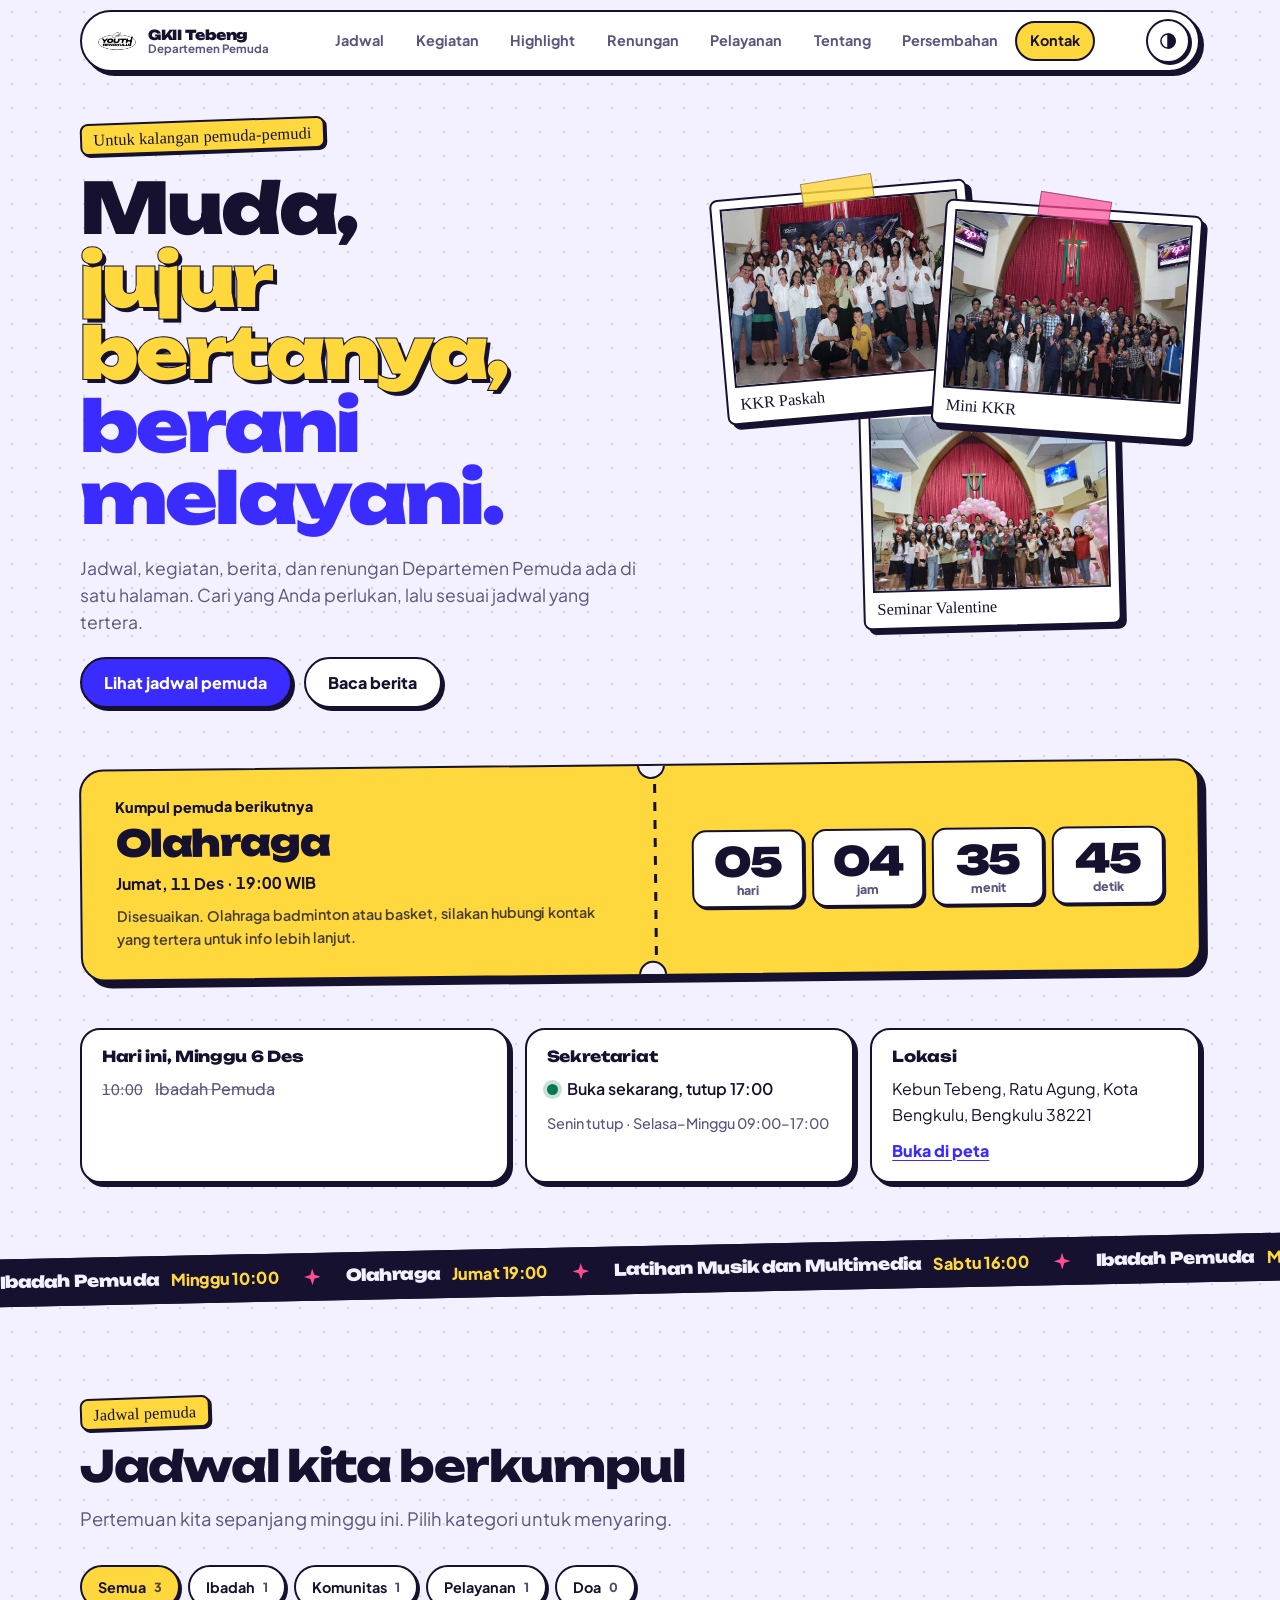
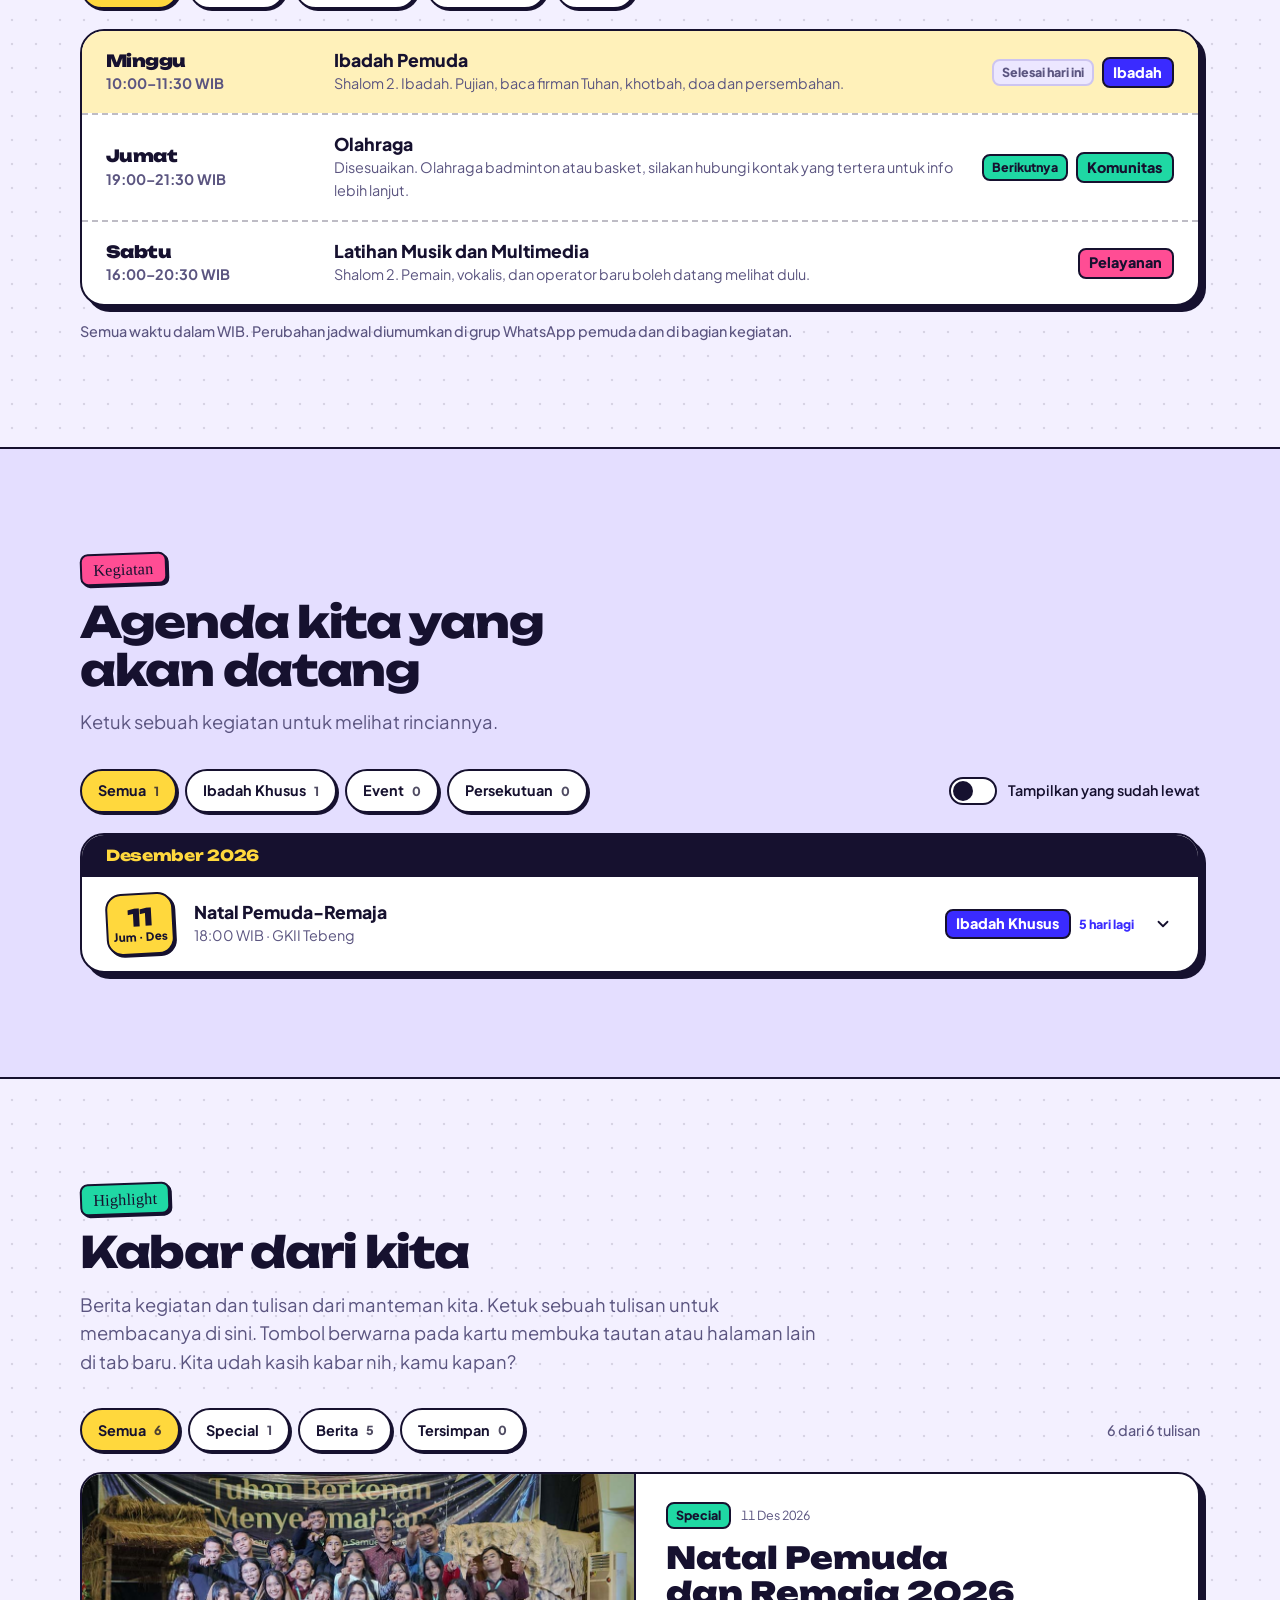
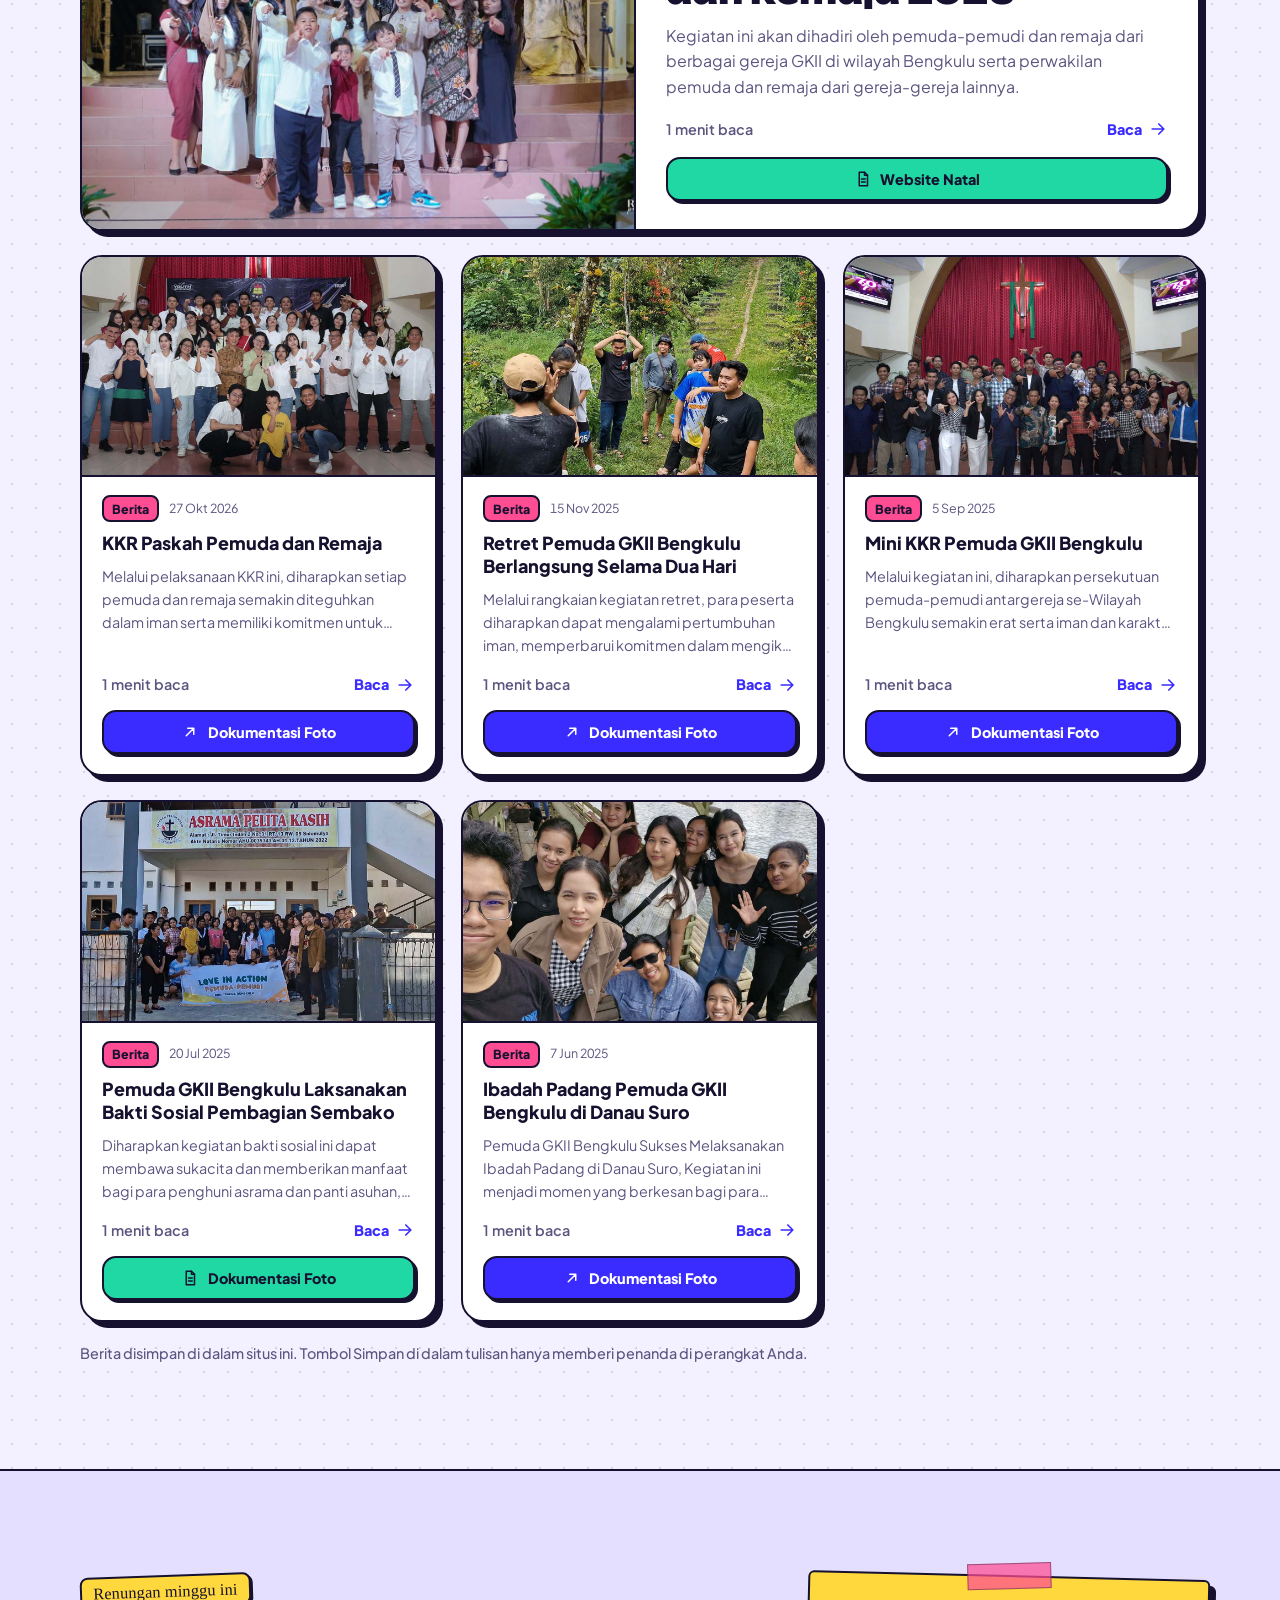
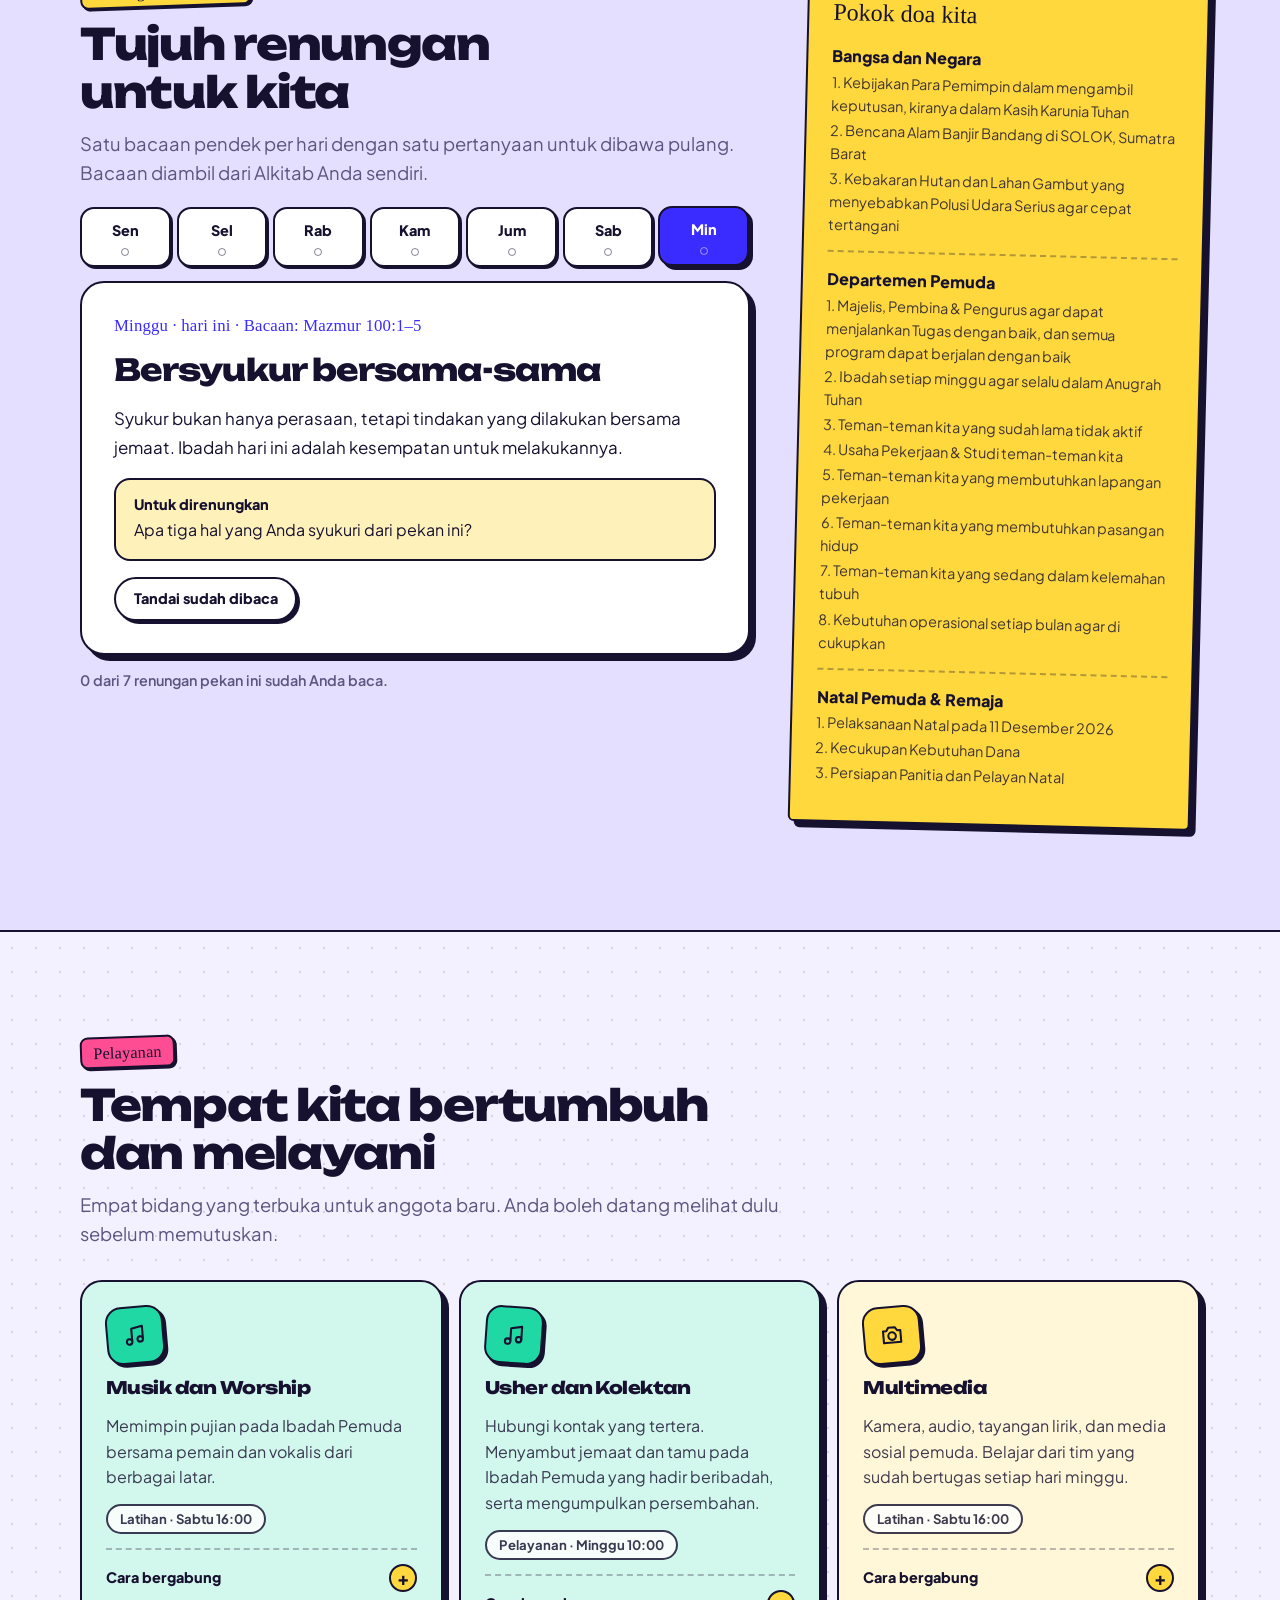
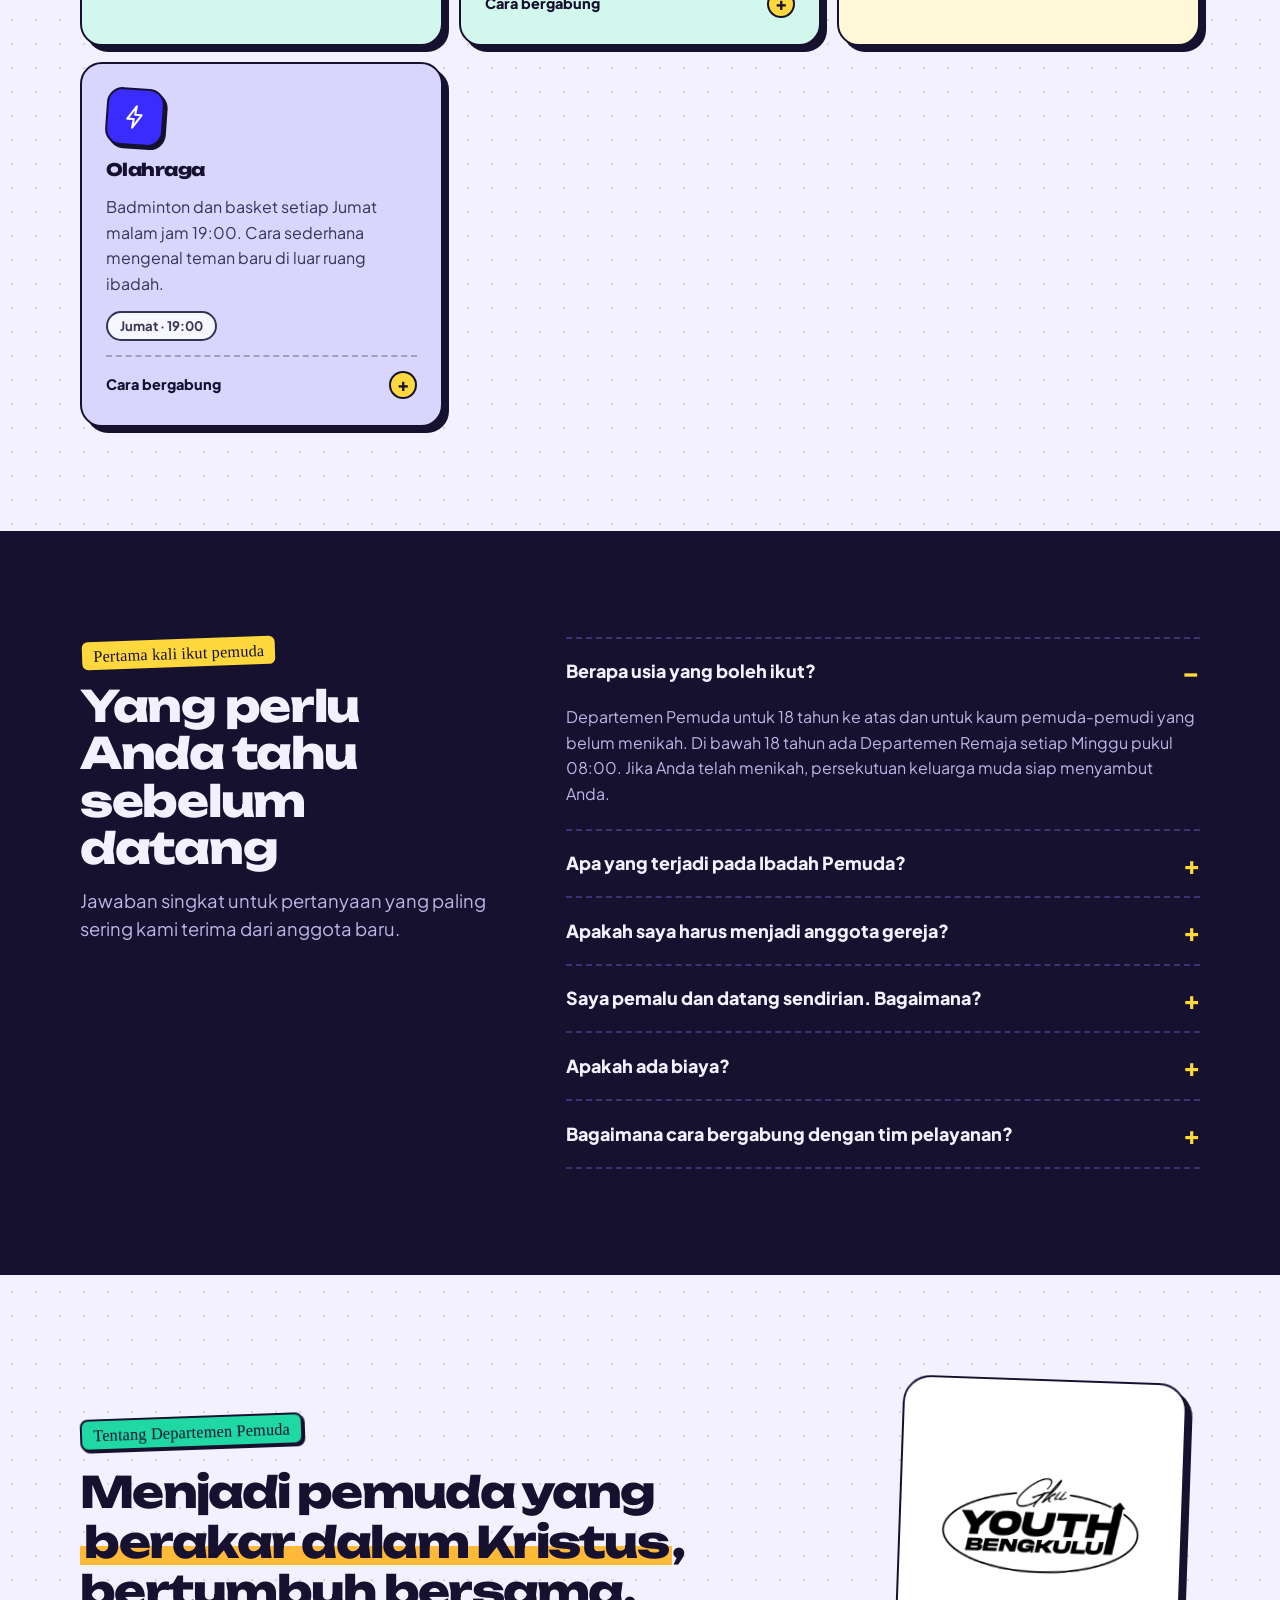
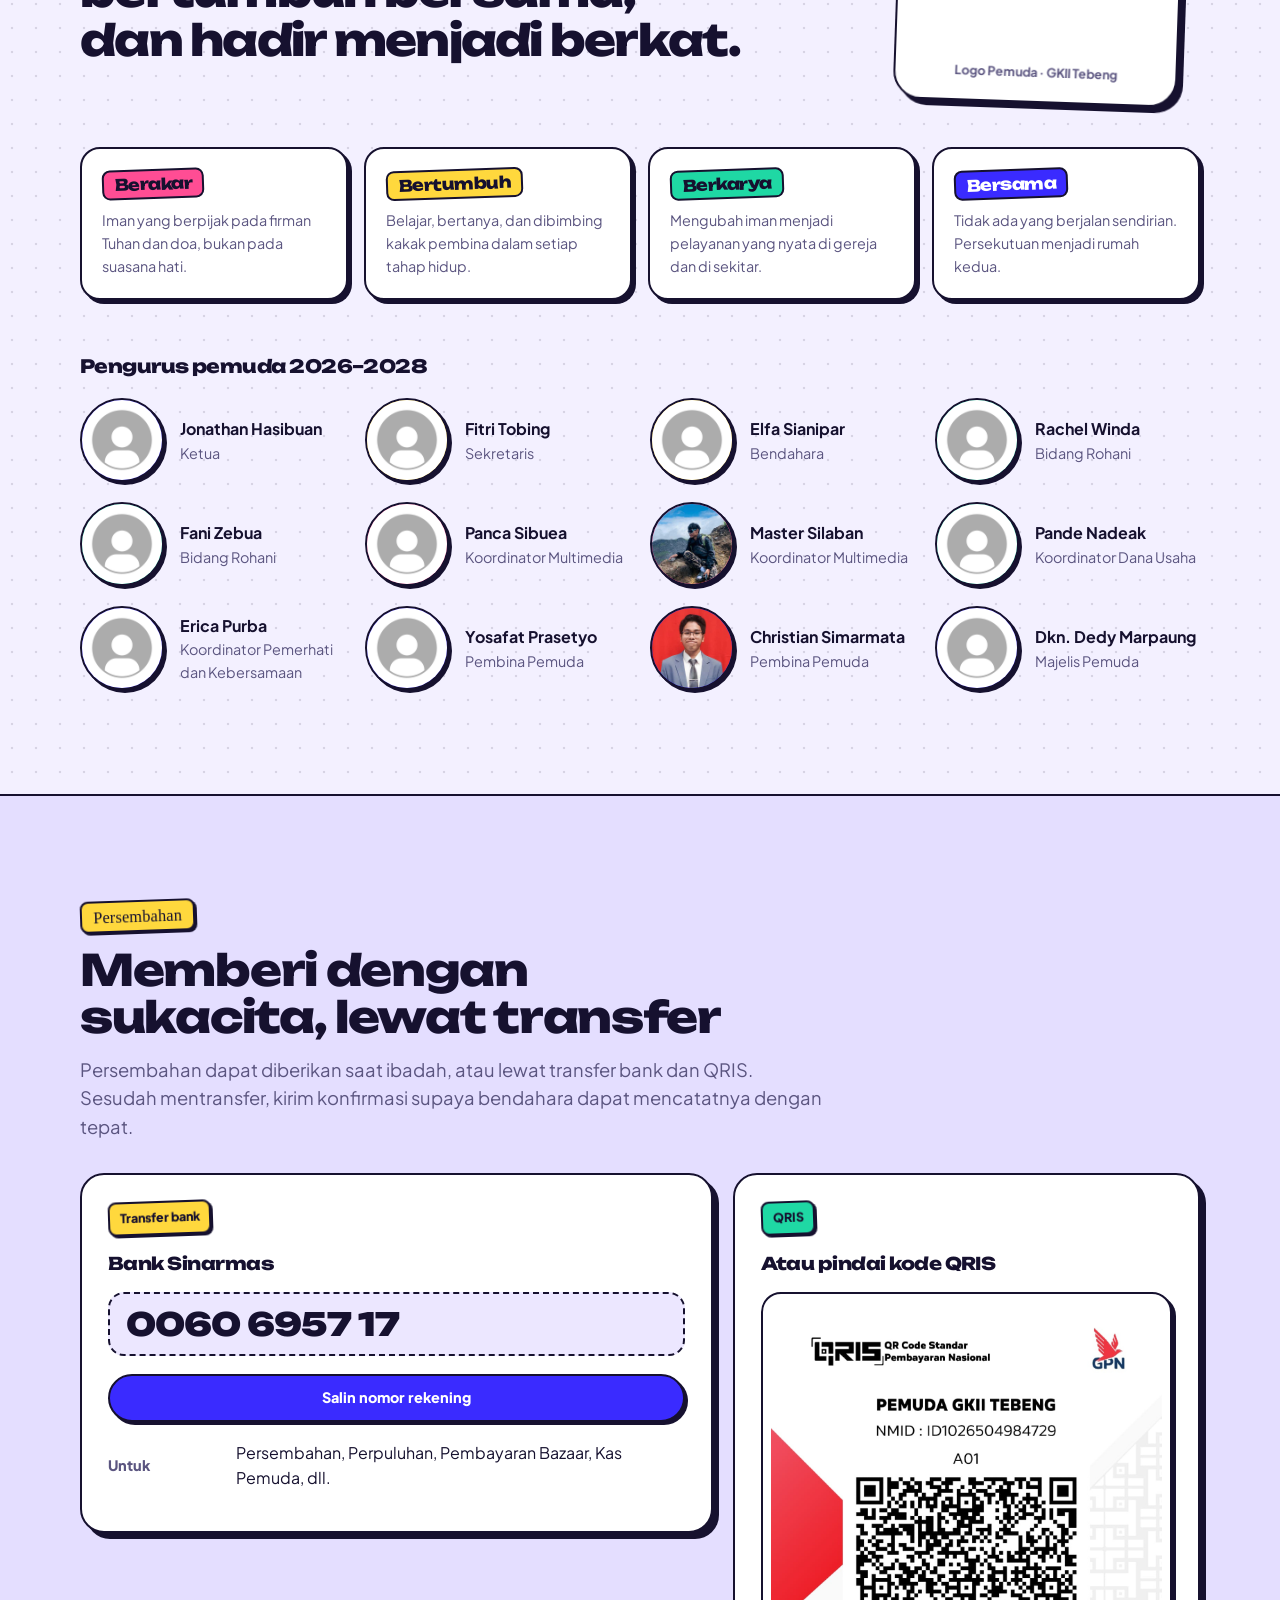
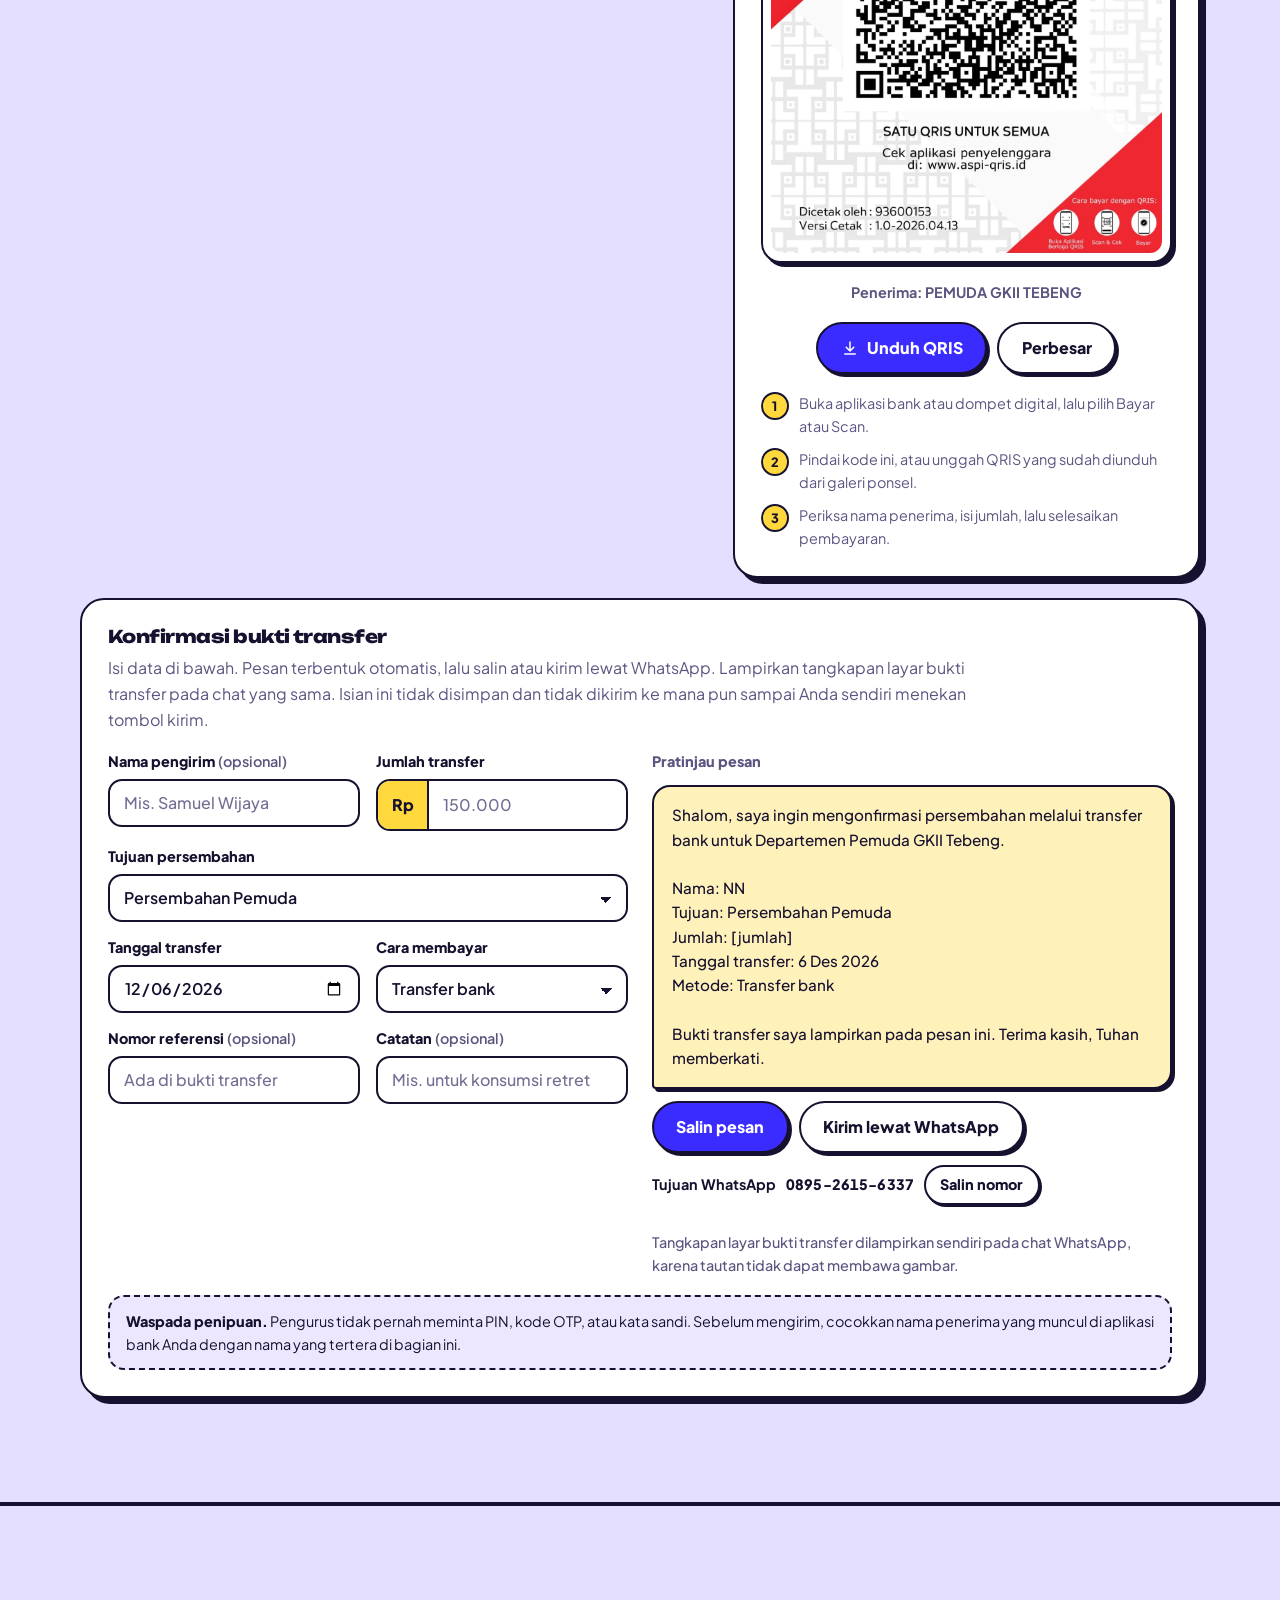
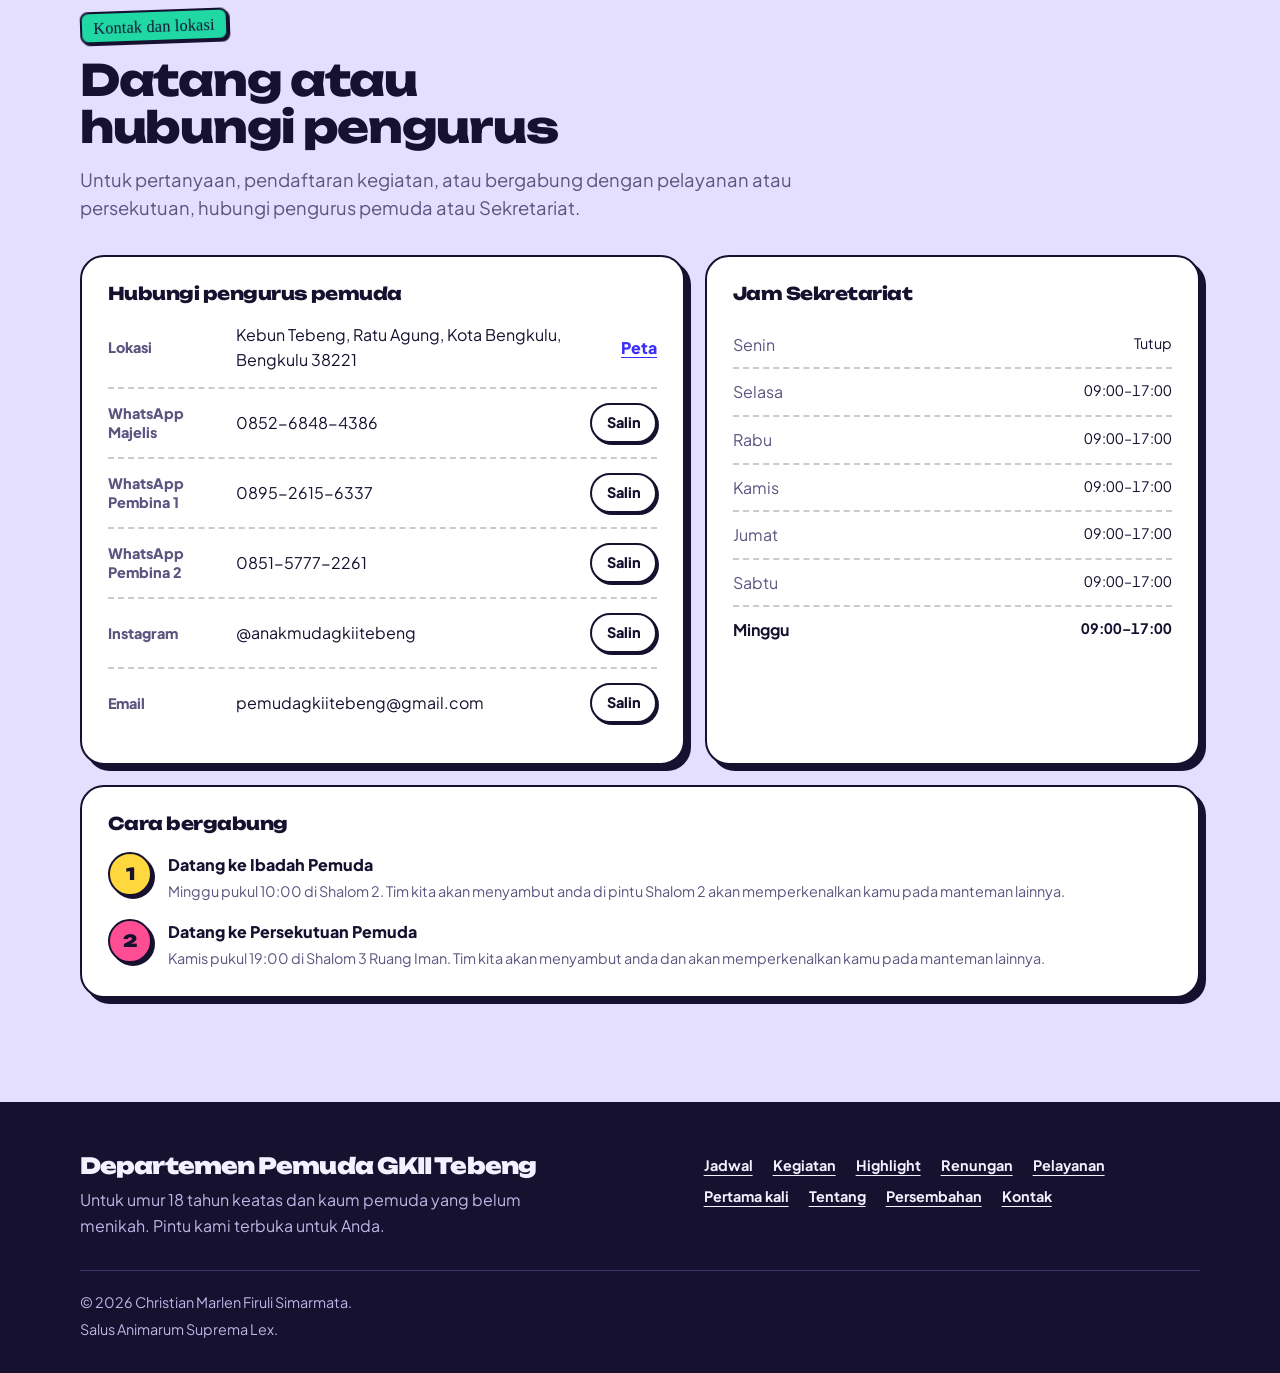
==== commit 34f1f6a2: "Update." ====
--- a/index.html
+++ b/index.html
@@ -50,7 +50,6 @@
           </span>
         </a>
         <nav class="nav" aria-label="Navigasi utama">
-          <a href="index.html" target="_self" rel="noopener">Home</a>
           <a href="#jadwal">Jadwal</a>
           <a href="#kegiatan">Kegiatan</a>
           <a href="#berita">Highlight</a>
@@ -97,11 +96,6 @@
       >
         <div class="wrap">
           <ul>
-            <li>
-              <a class="m-link" href="index.html" target="_self" rel="noopener"
-                >Home</a
-              >
-            </li>
             <li><a class="m-link" href="#jadwal">Jadwal pemuda</a></li>
             <li><a class="m-link" href="#kegiatan">Kegiatan</a></li>
             <li><a class="m-link" href="#berita">Highlight</a></li>
@@ -957,7 +951,6 @@
             <a href="#tentang">Tentang</a>
             <a href="#persembahan">Persembahan</a>
             <a href="#kontak">Kontak</a>
-            <a href="index.html" target="_self" rel="noopener">Situs gereja</a>
           </nav>
         </div>
         <div class="foot-note">
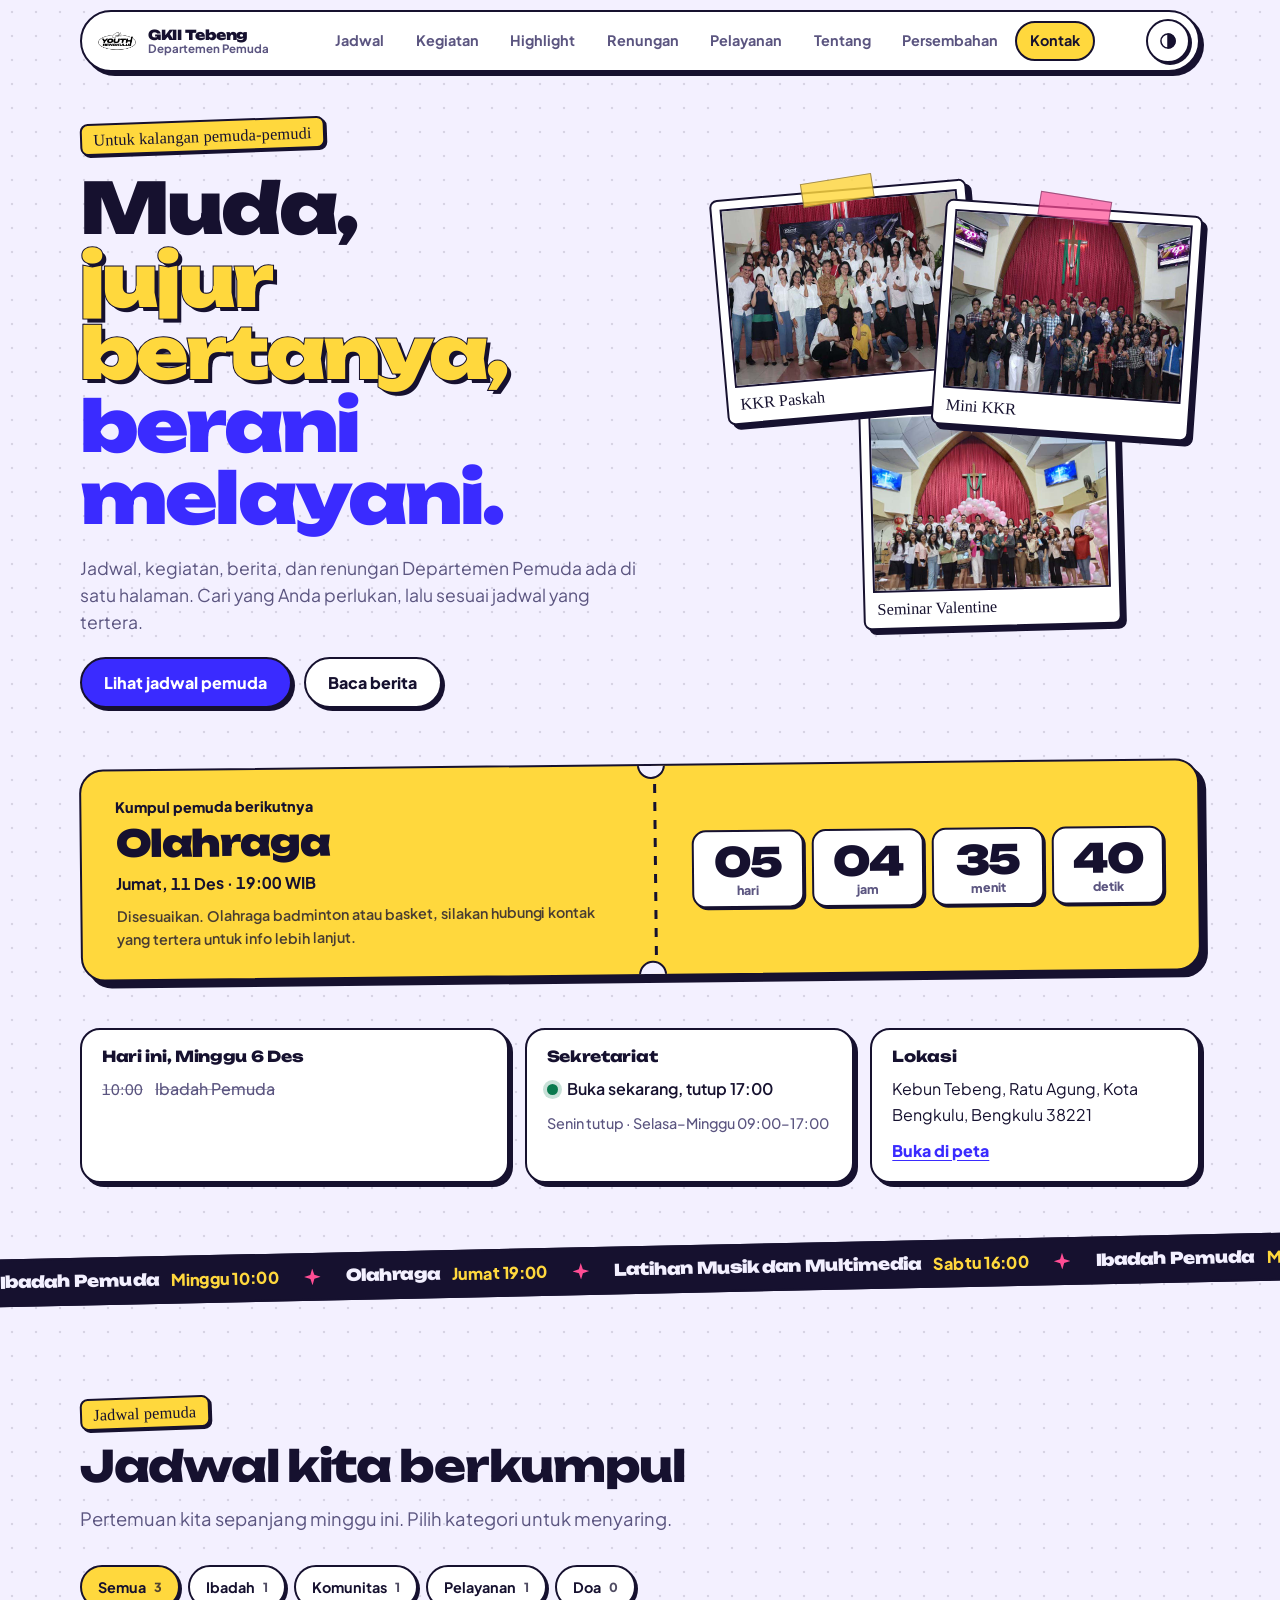
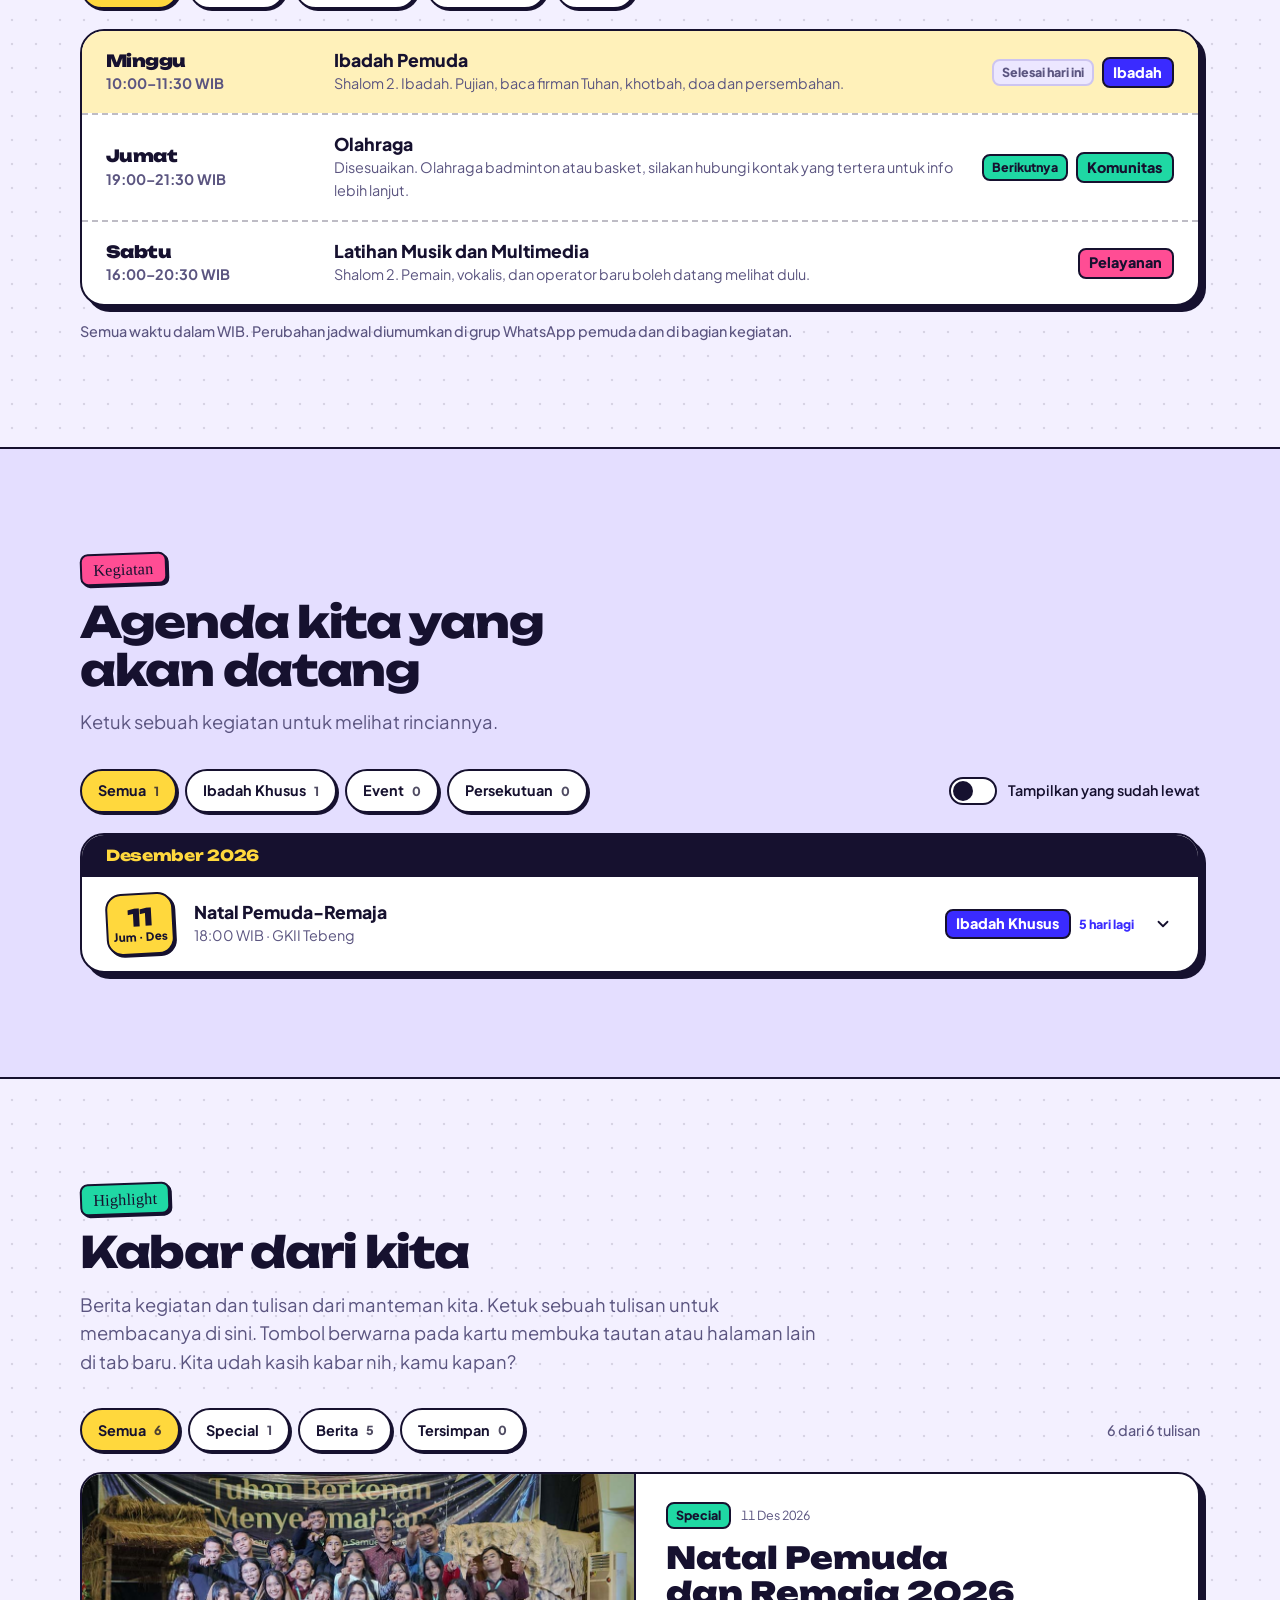
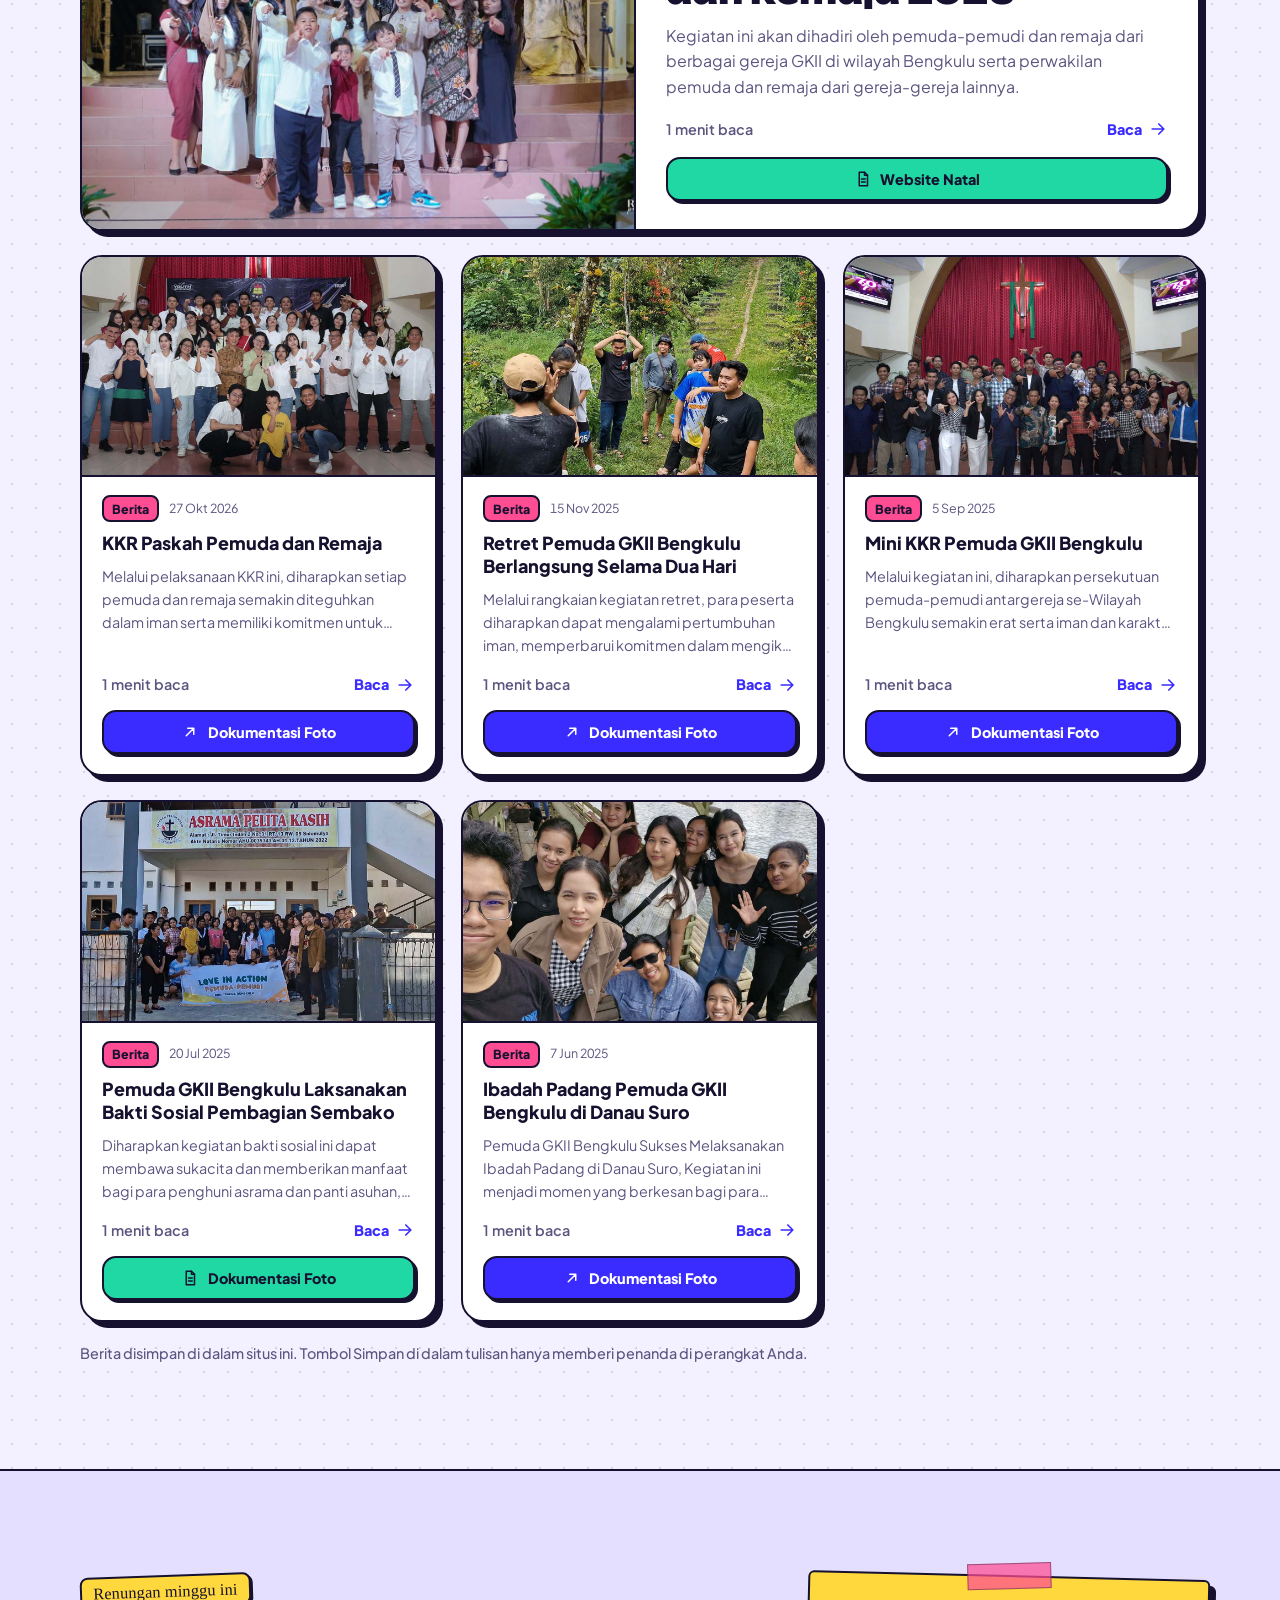
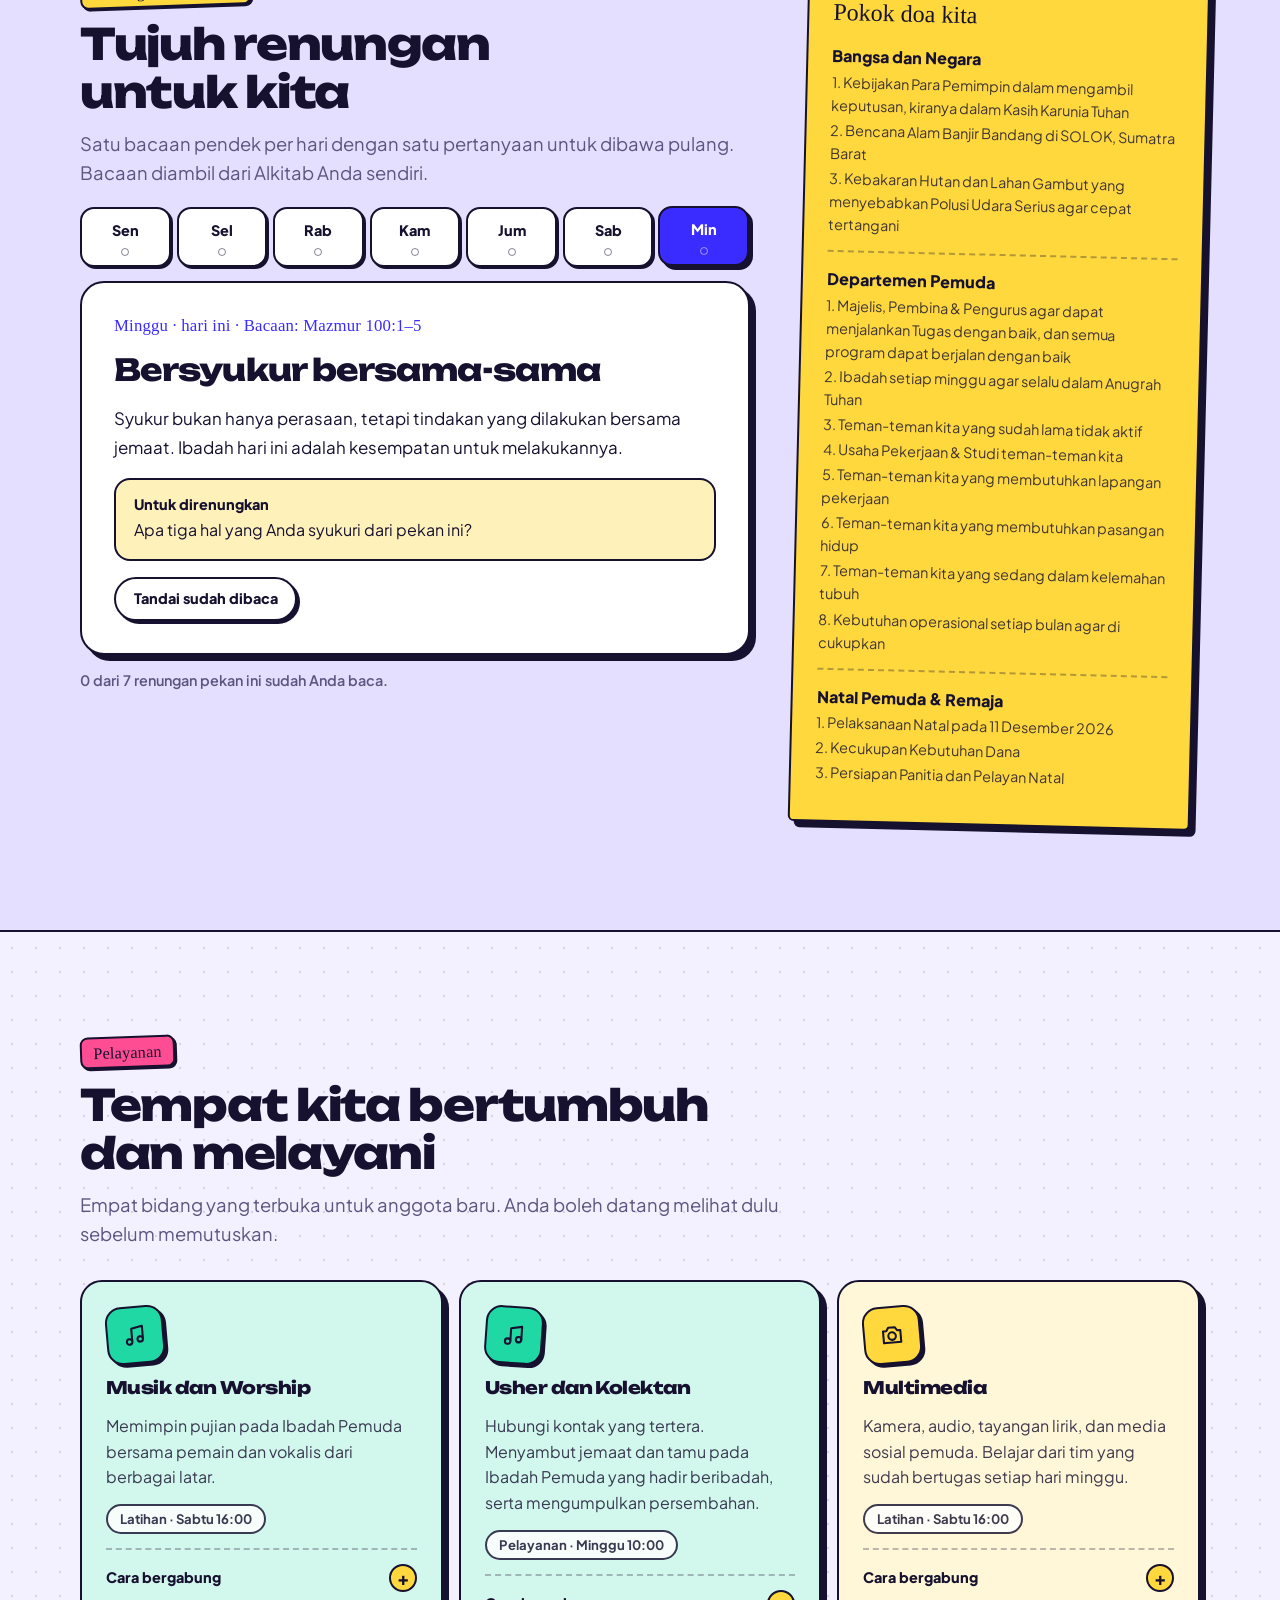
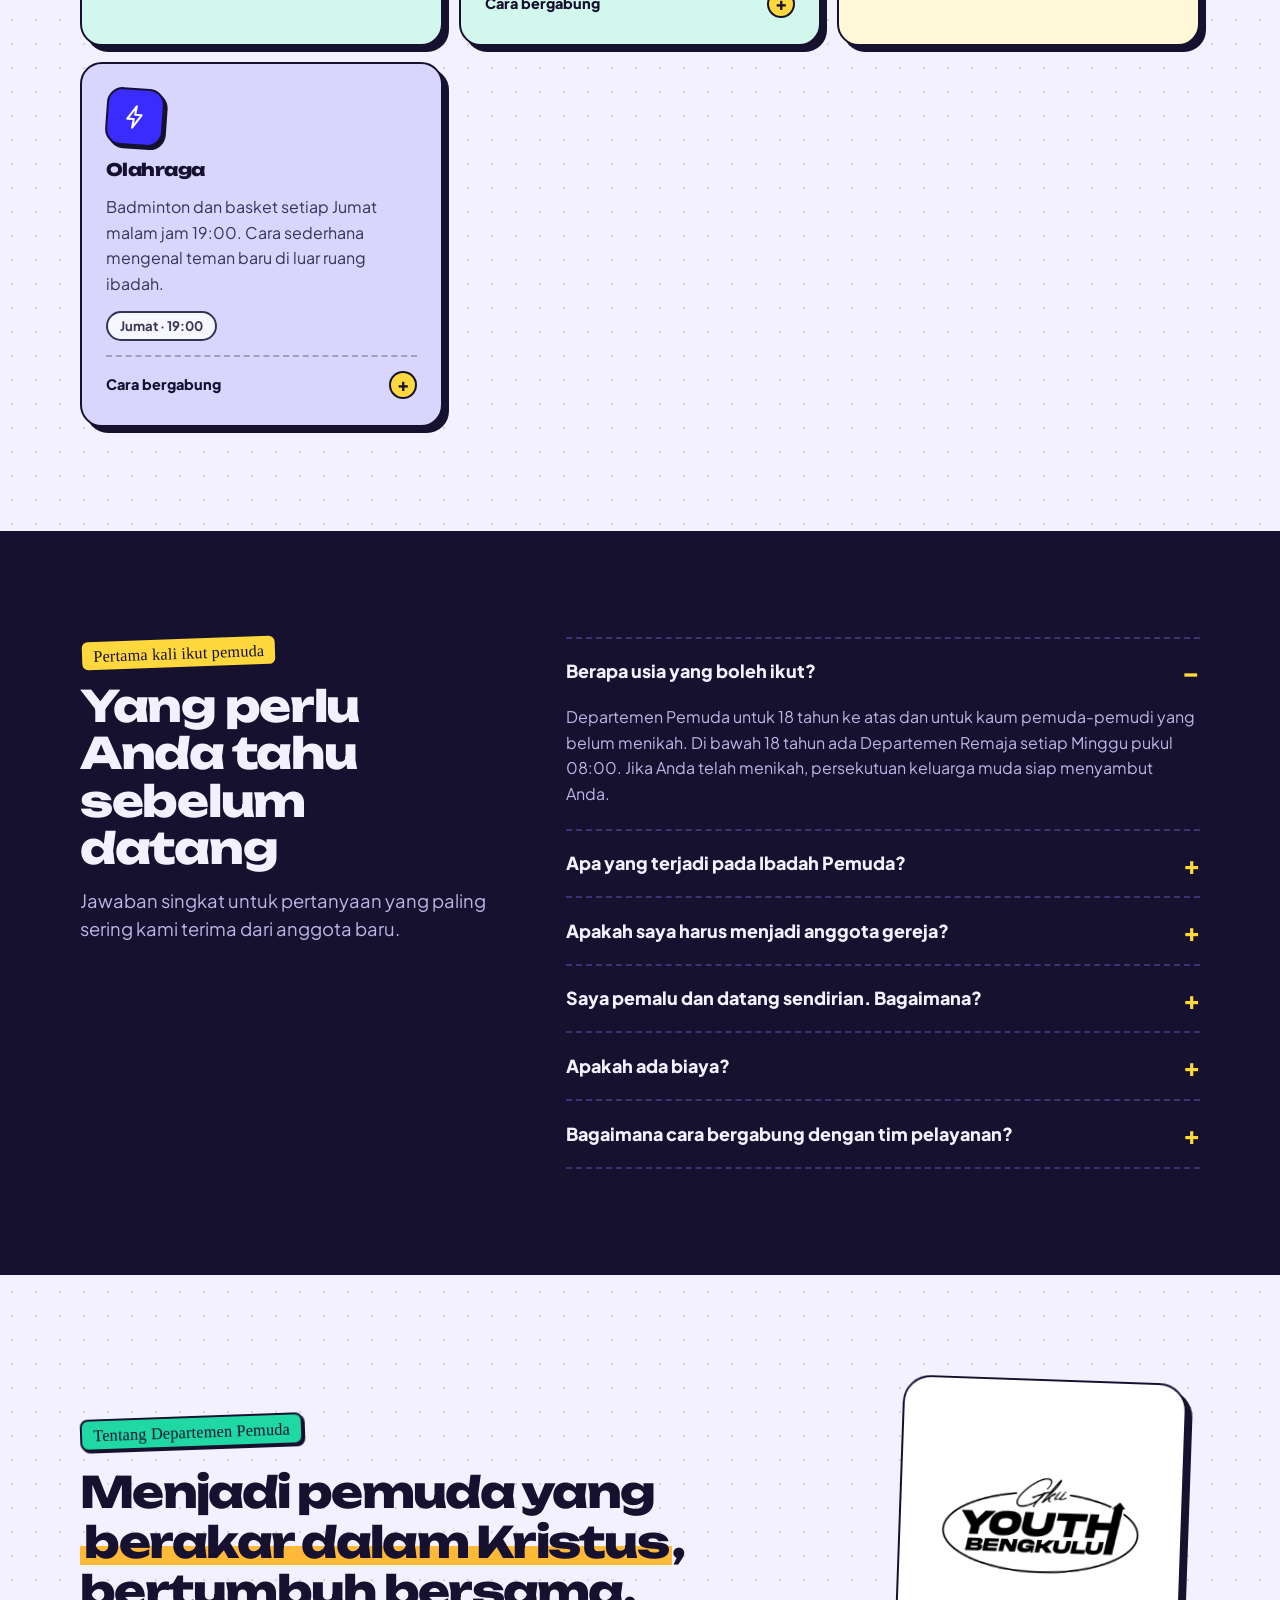
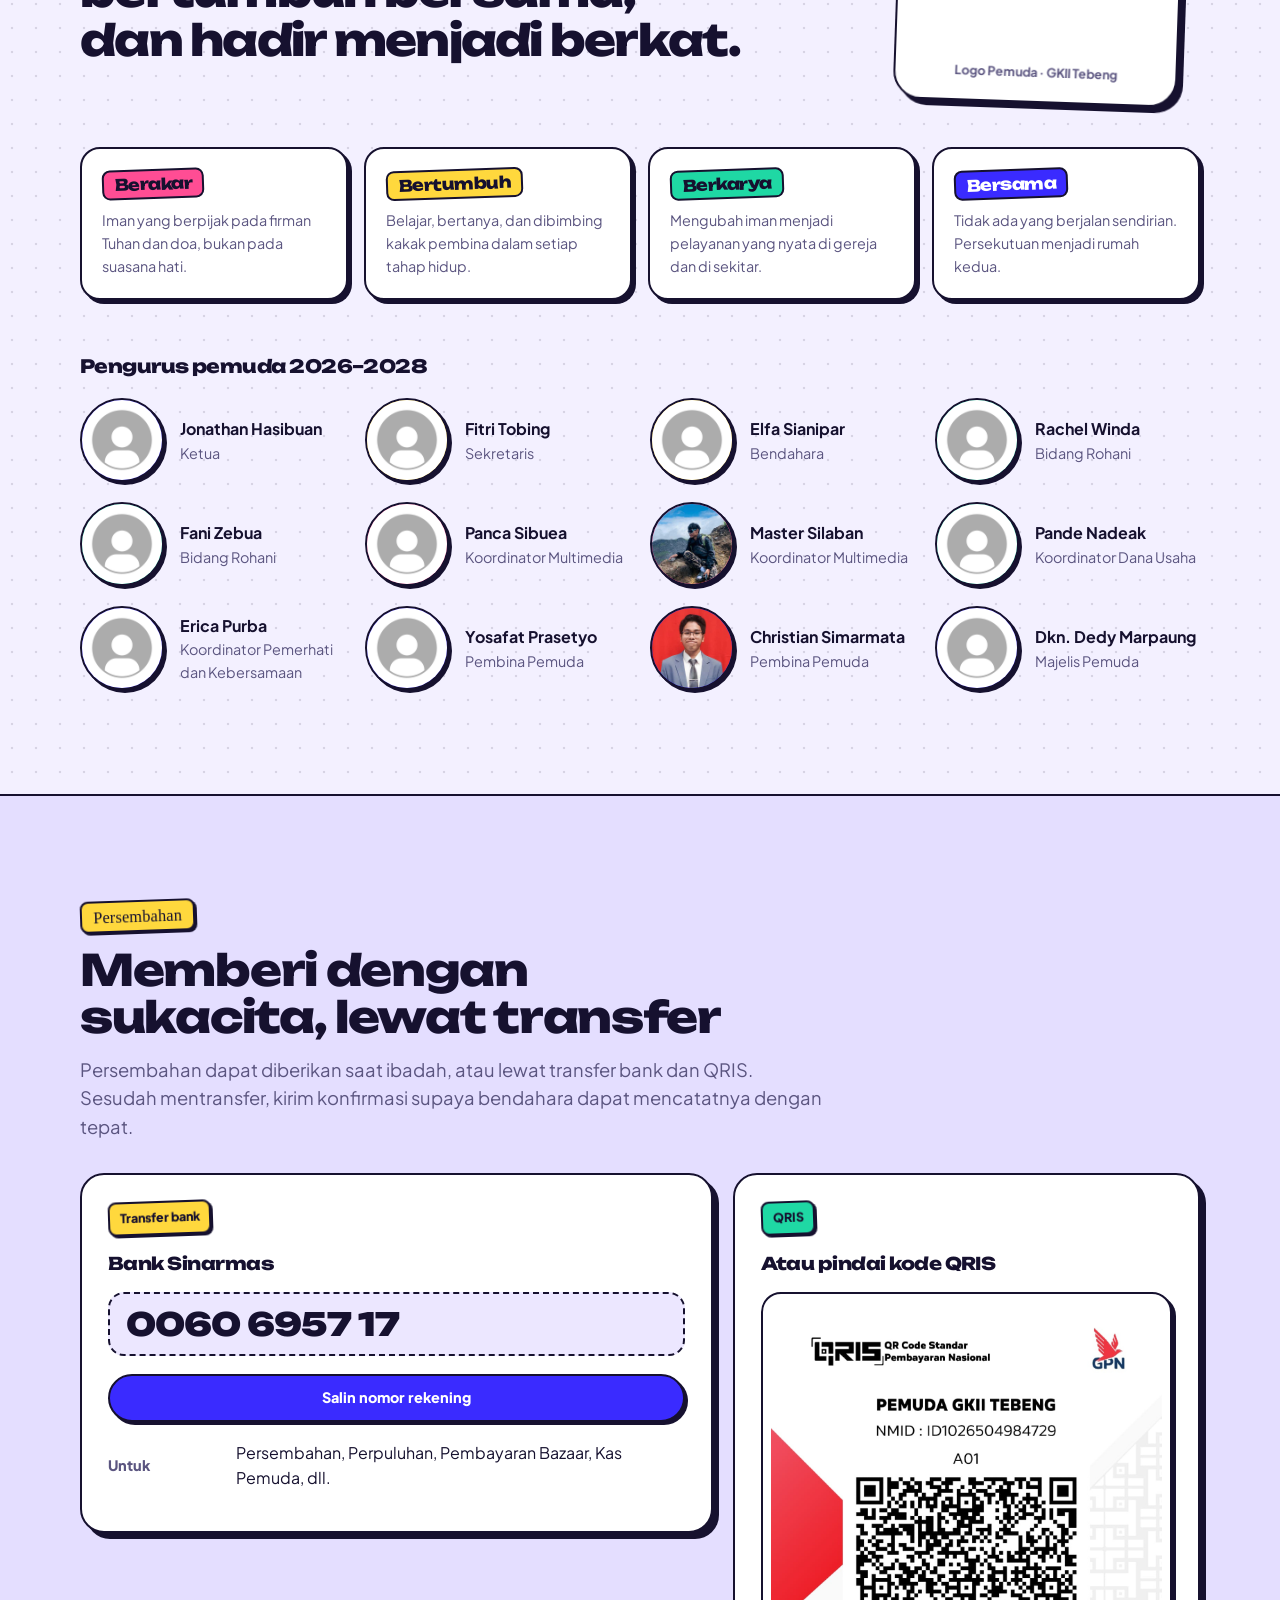
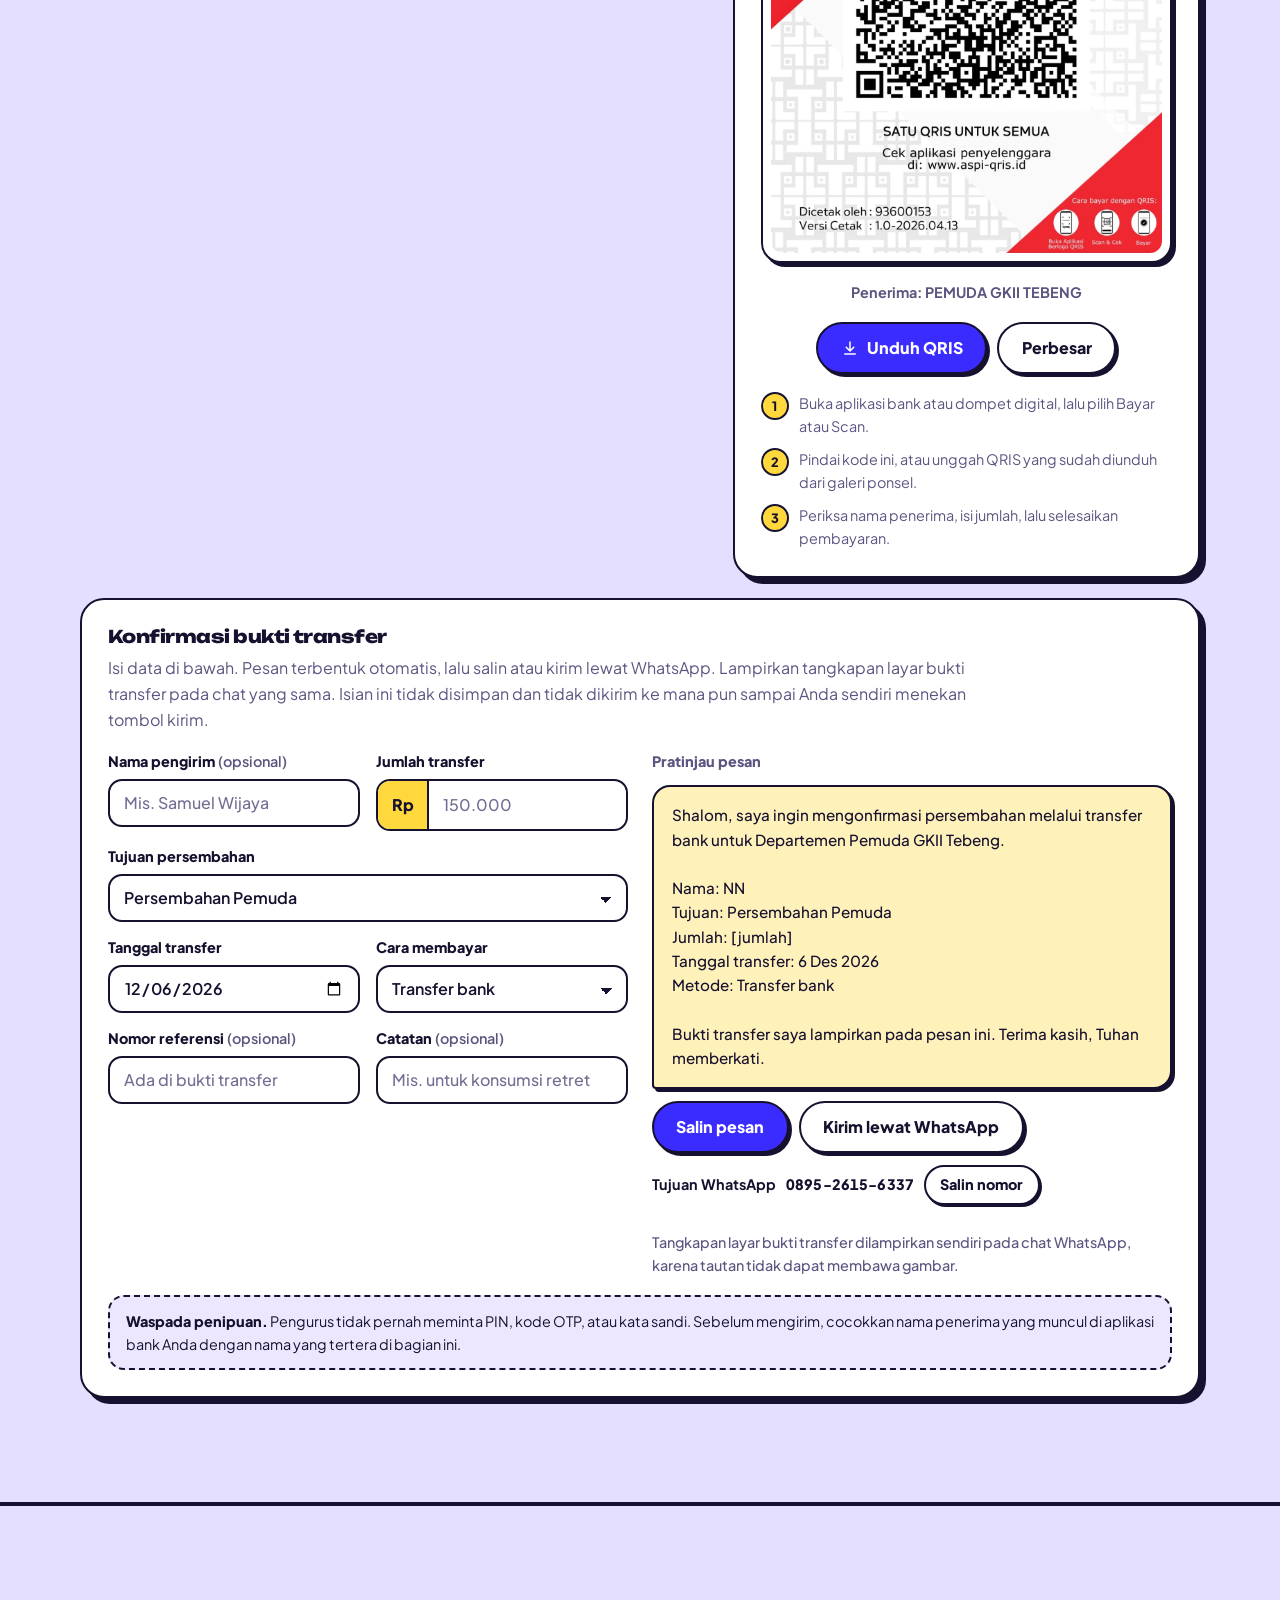
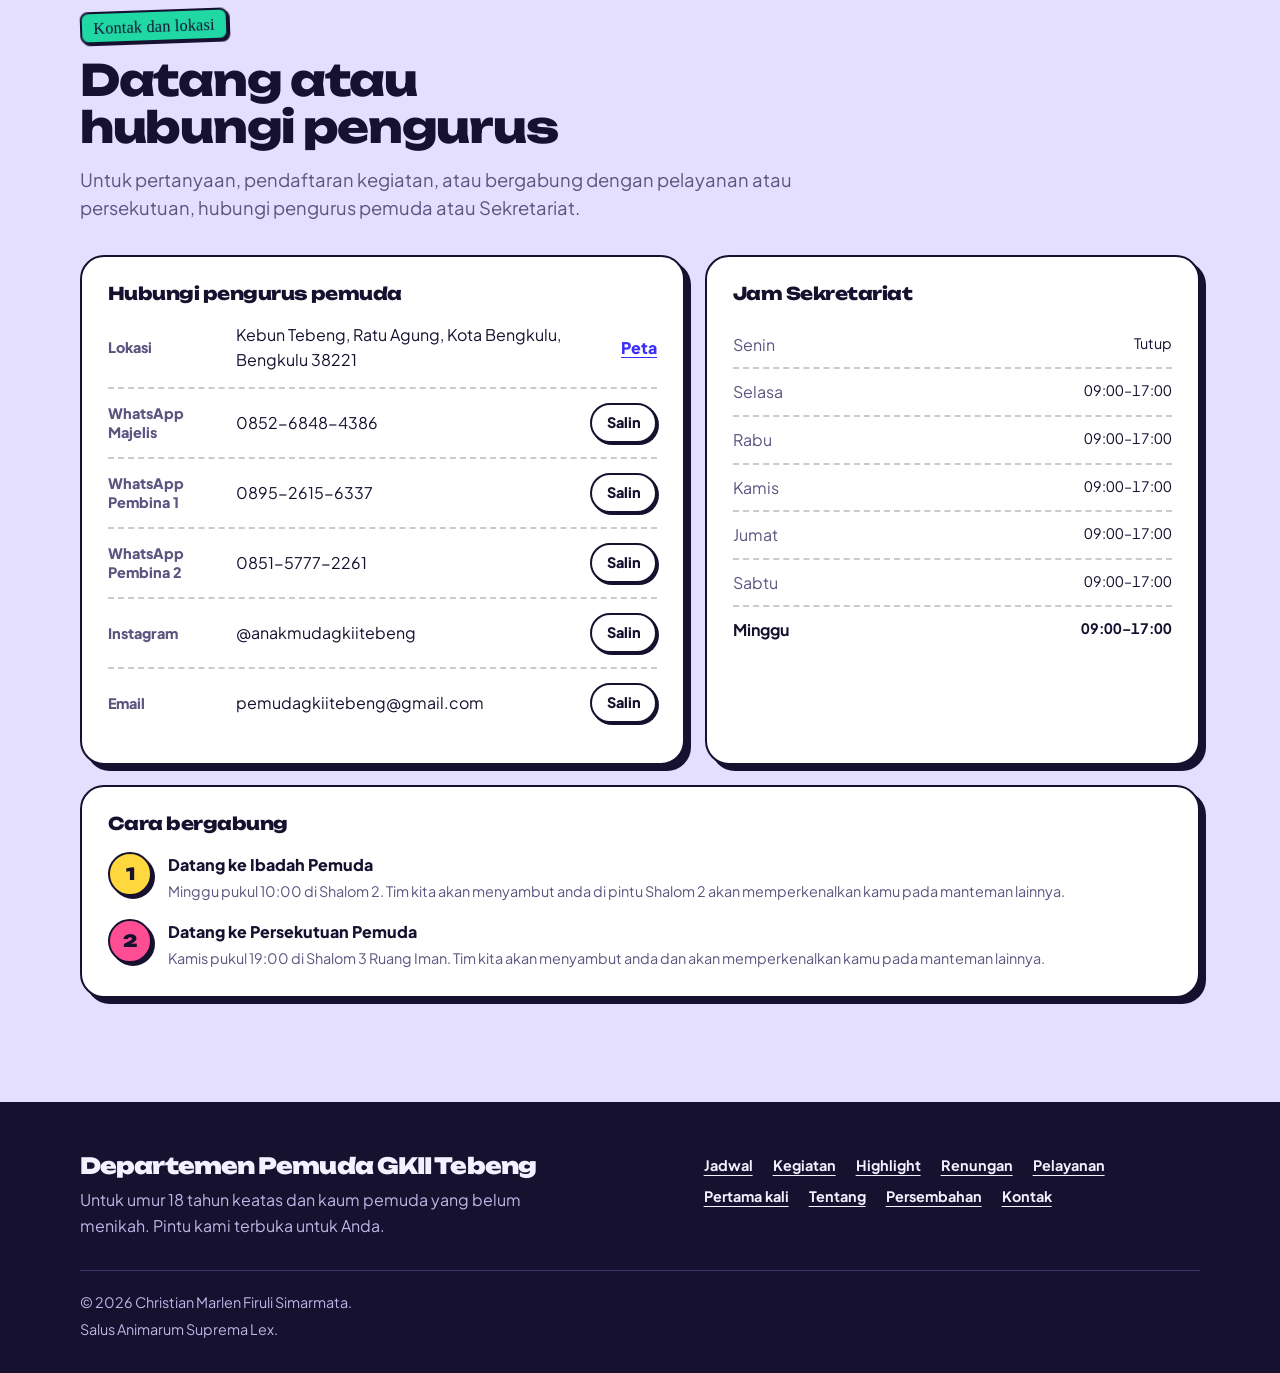
==== commit e6870a77: "Update." ====
--- a/index.html
+++ b/index.html
@@ -7,6 +7,7 @@
       content="width=device-width,initial-scale=1,viewport-fit=cover"
     />
     <link rel="stylesheet" href="css/pemuda.css" />
+    <link rel="icon" href="galeri/pemuda/icon.jpg" />
     <meta
       name="google-site-verification"
       content="fjR6FVzo6zAJXnYV338PZYV8bFMIik87Fm8AAgnD2HM"
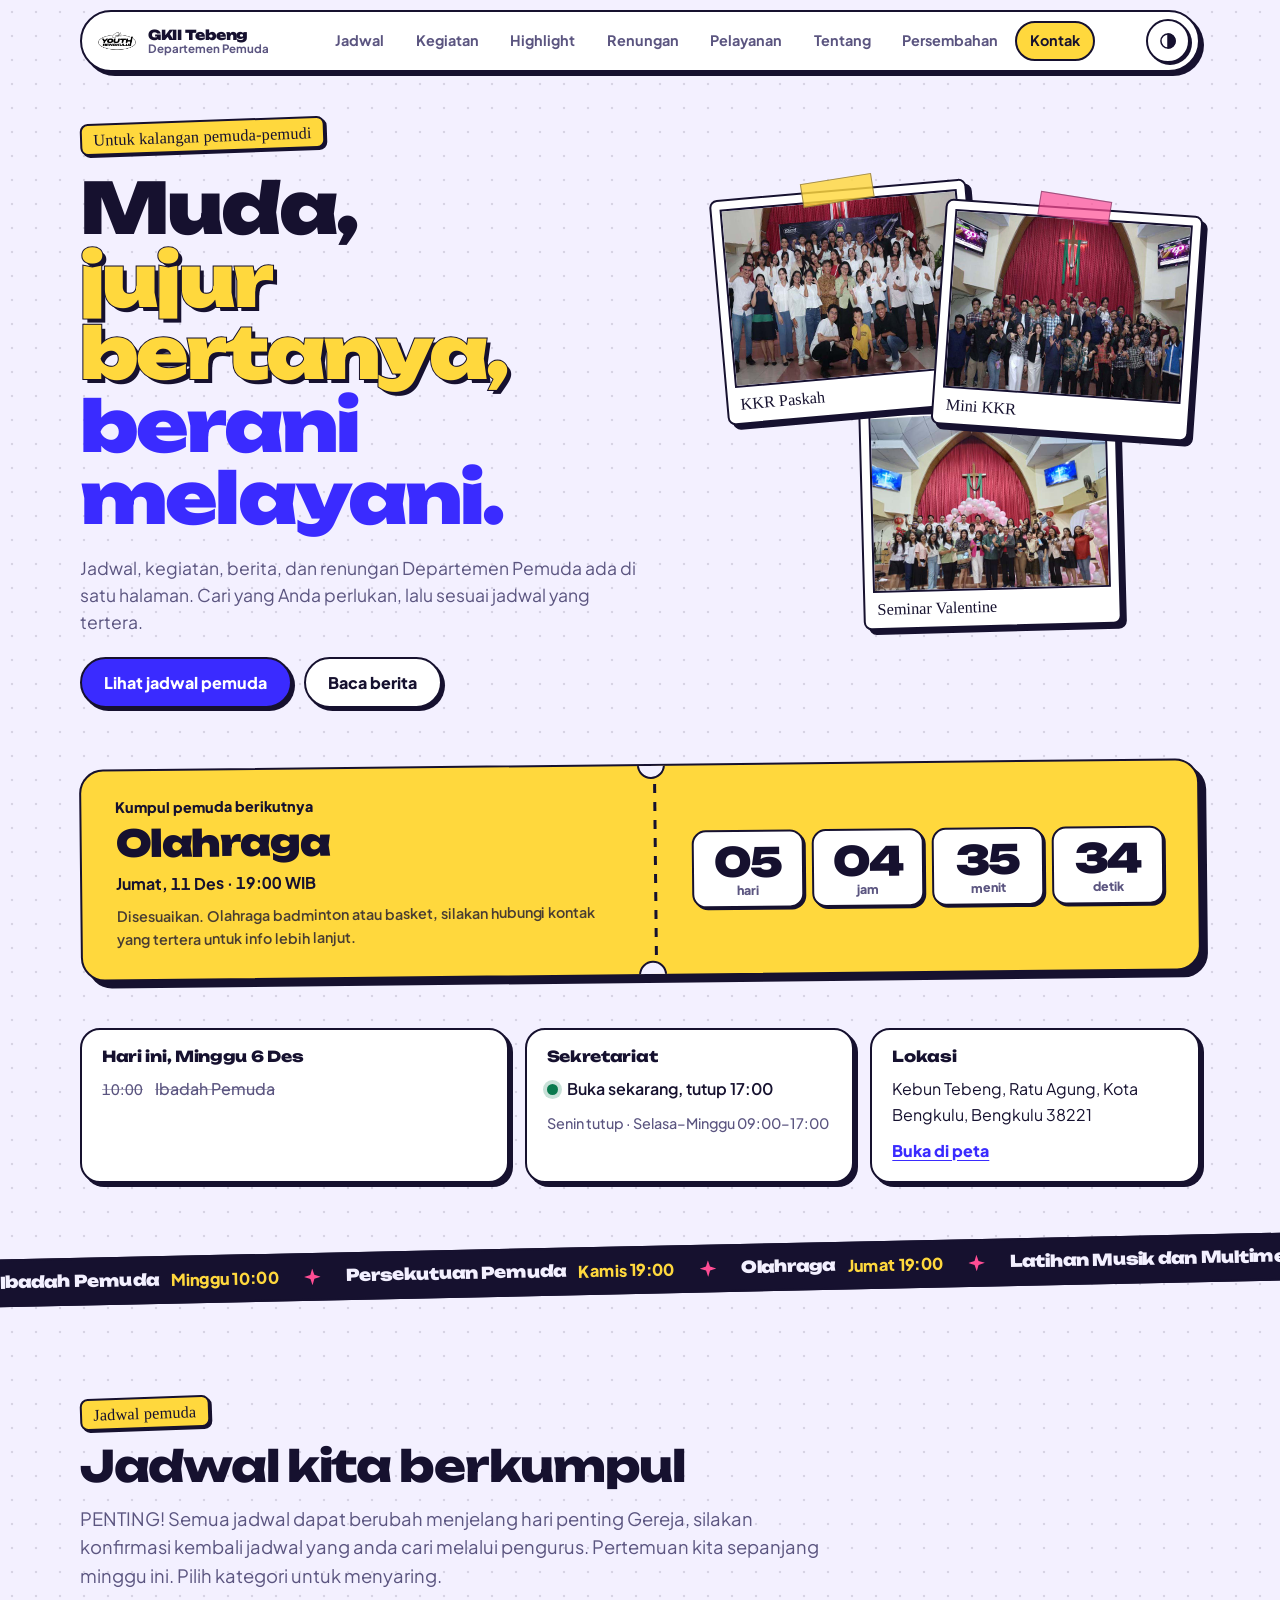
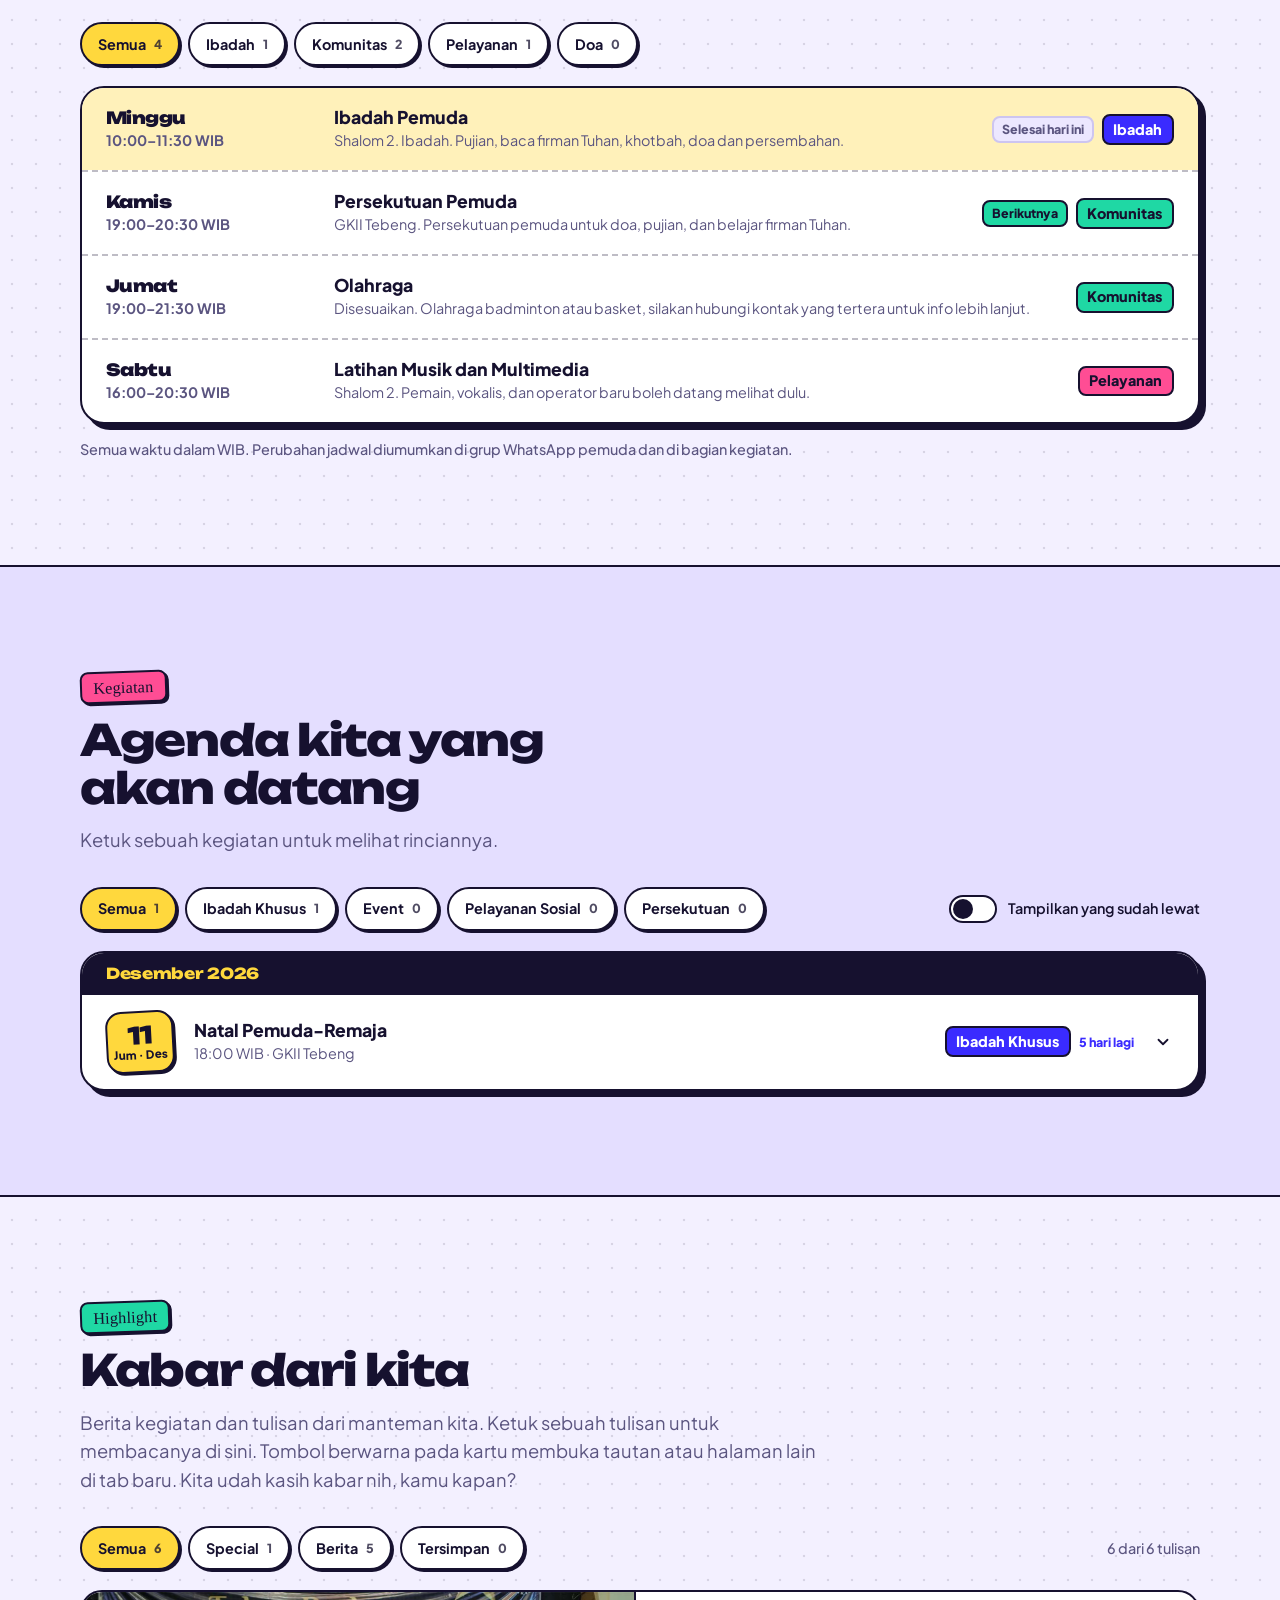
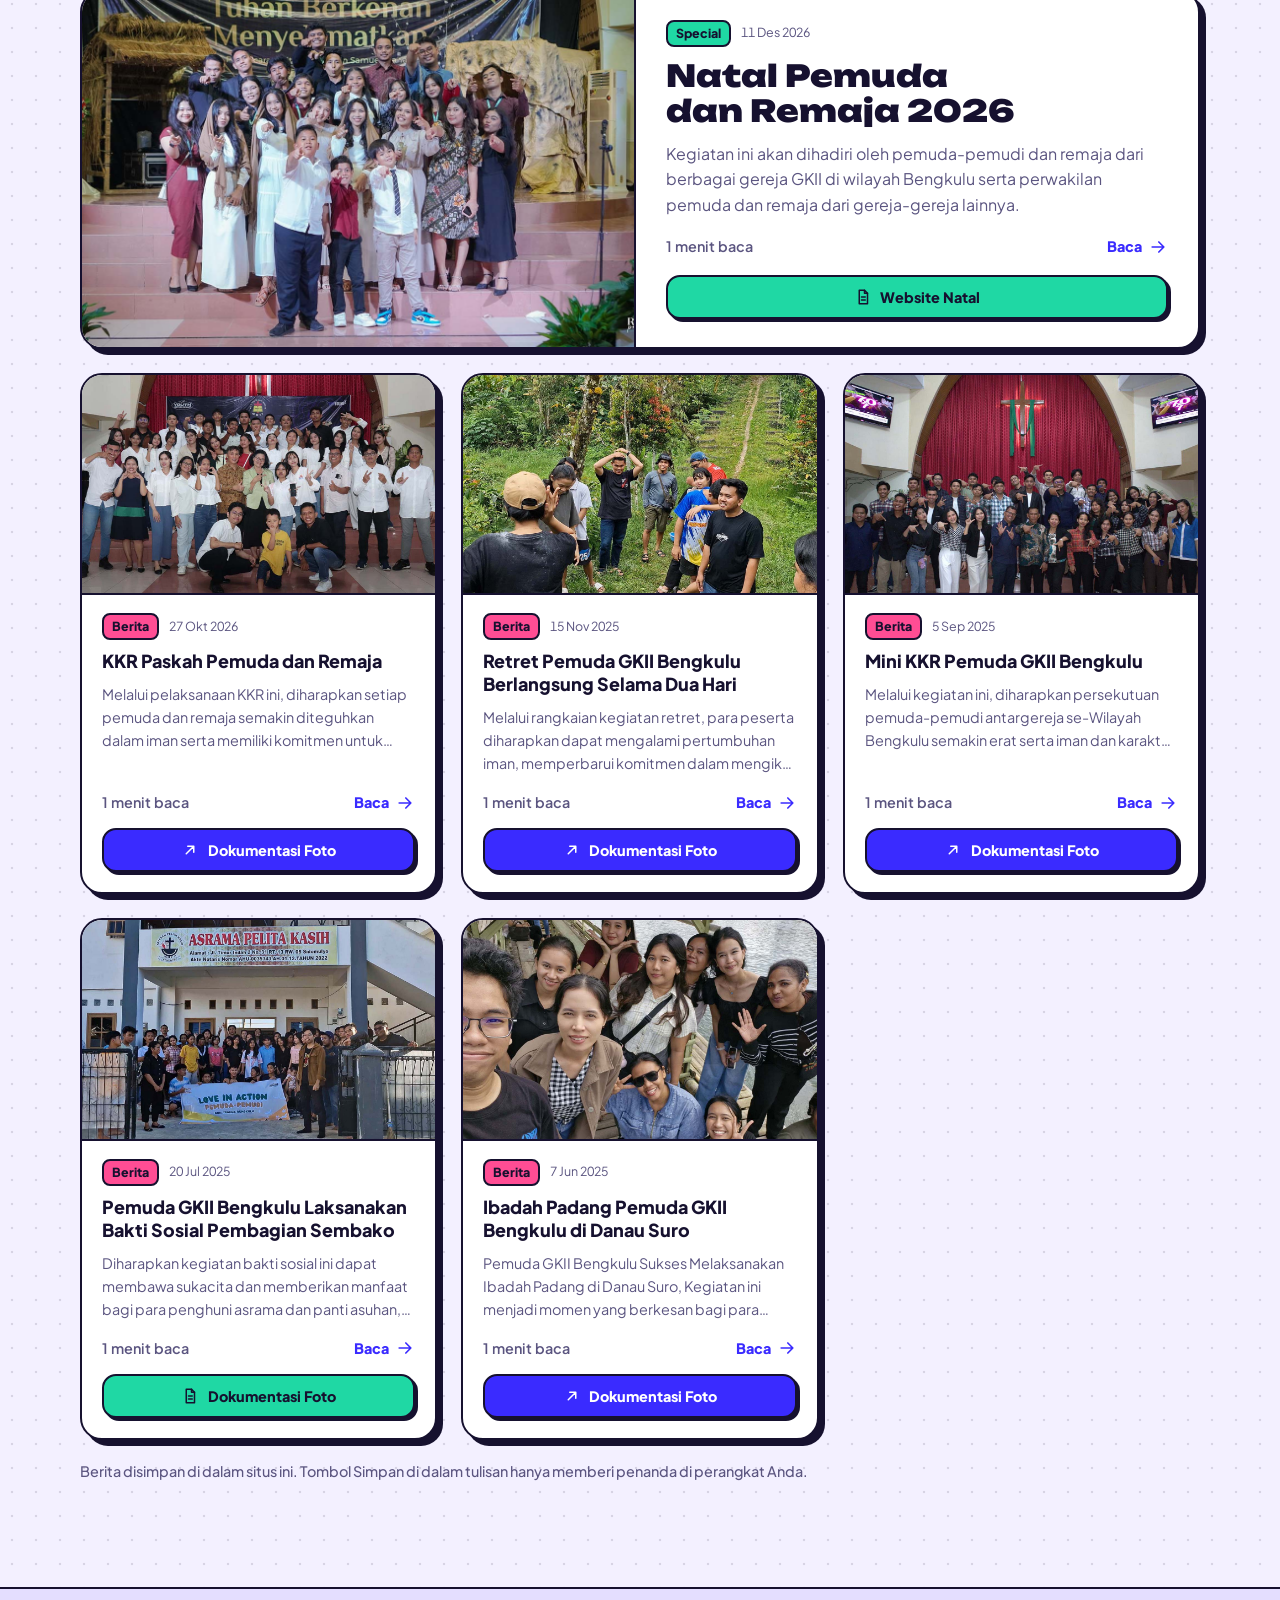
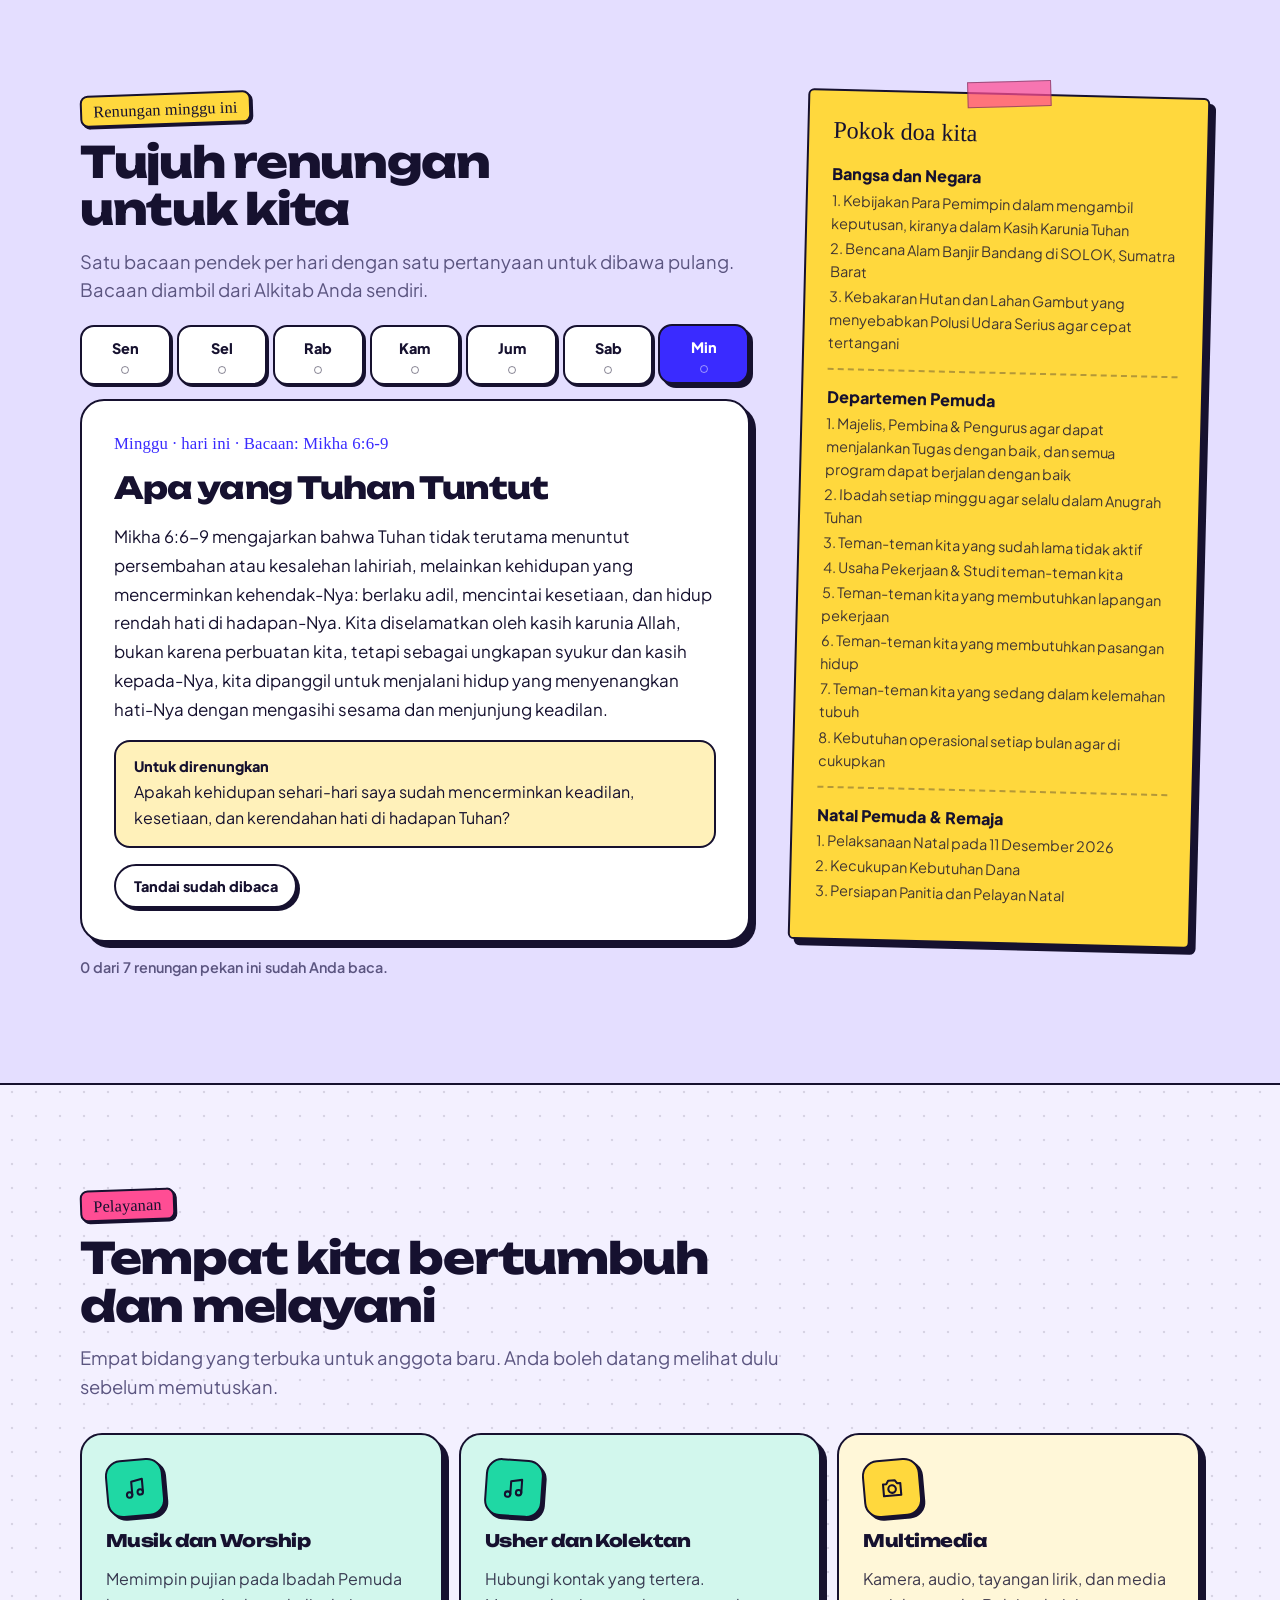
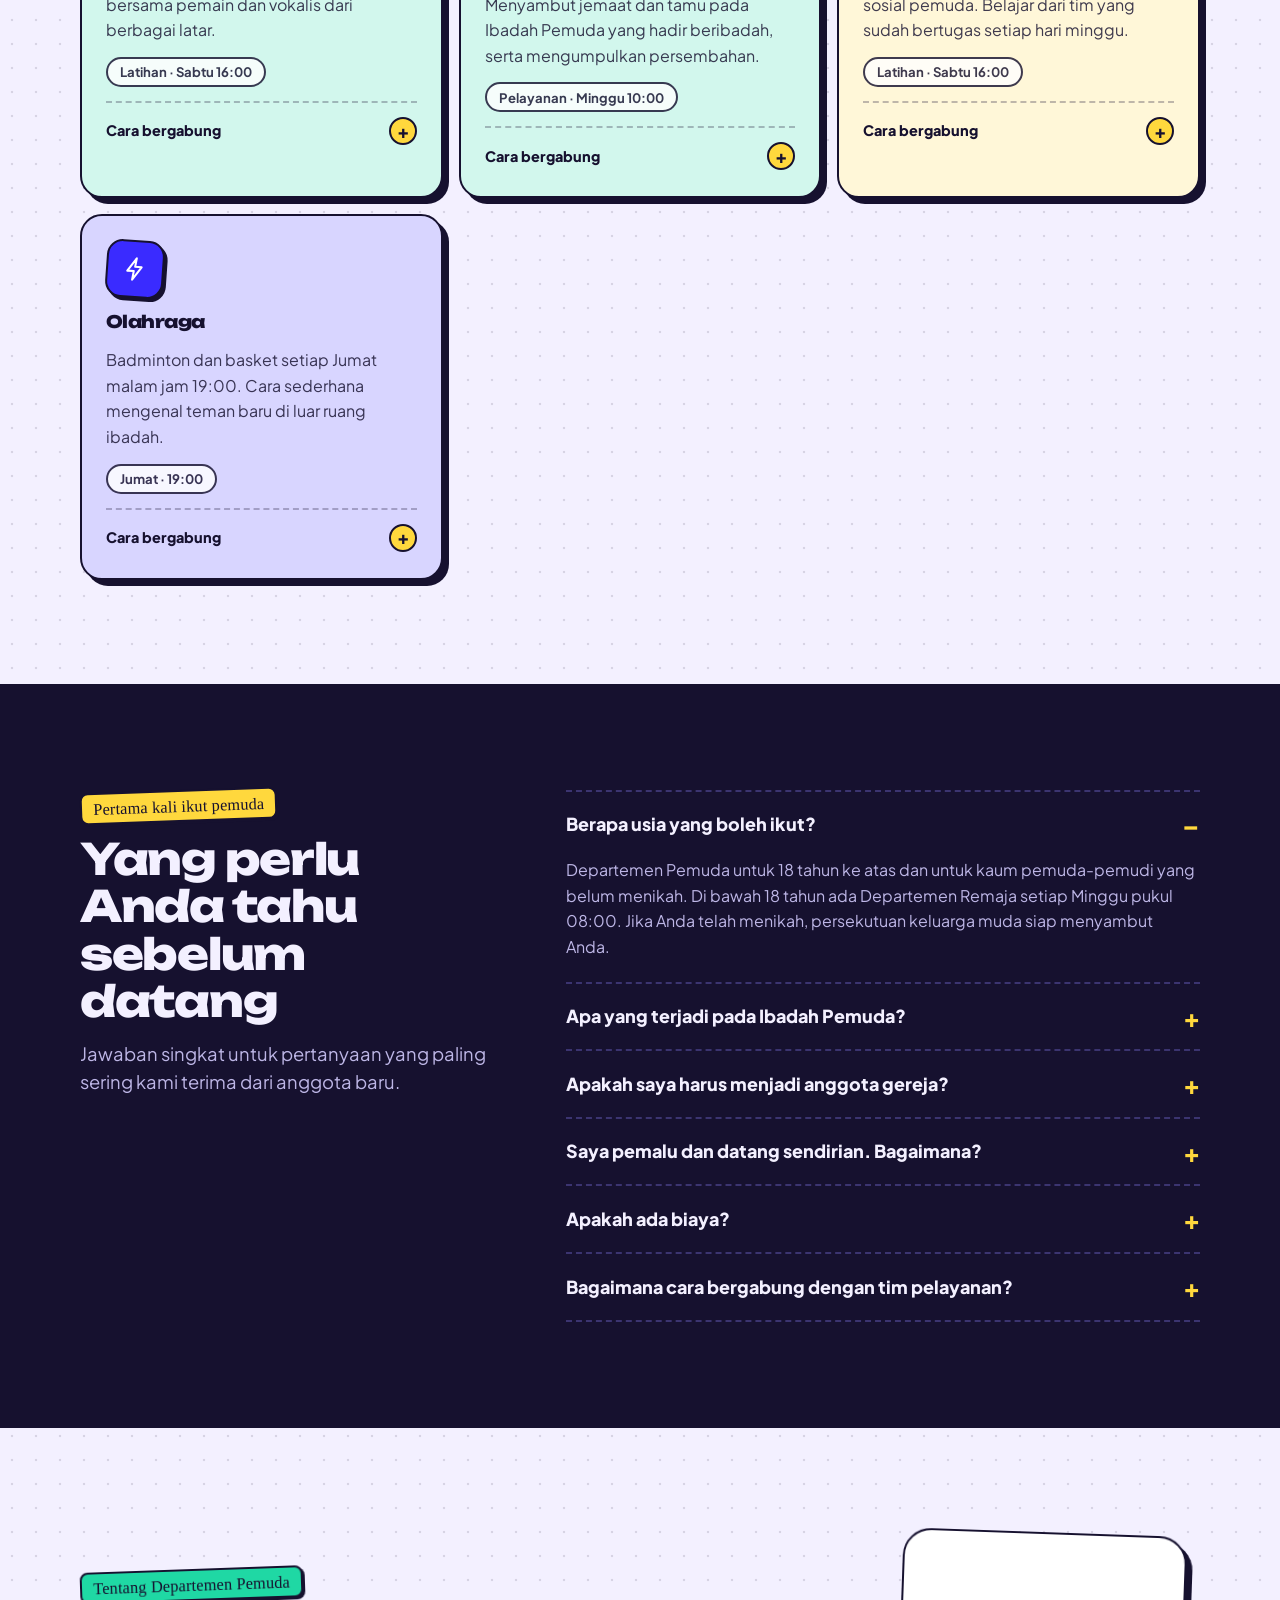
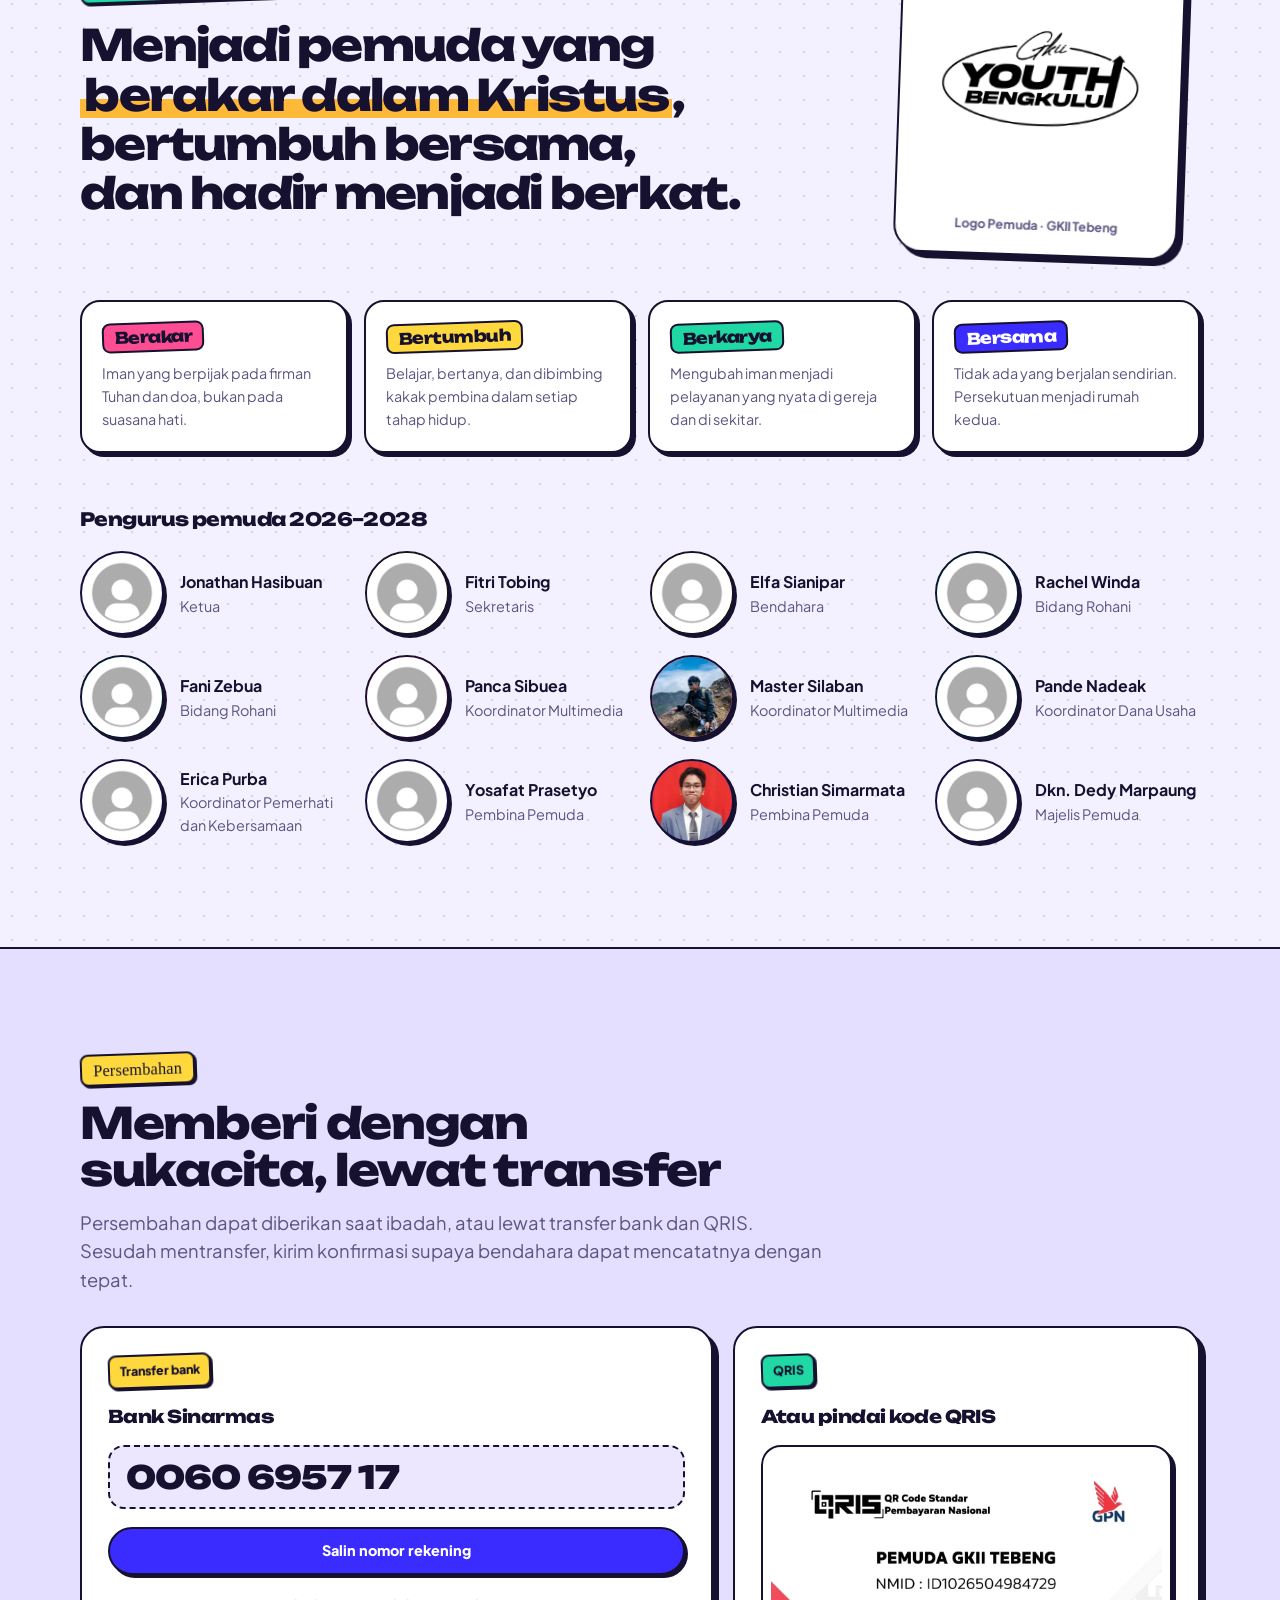
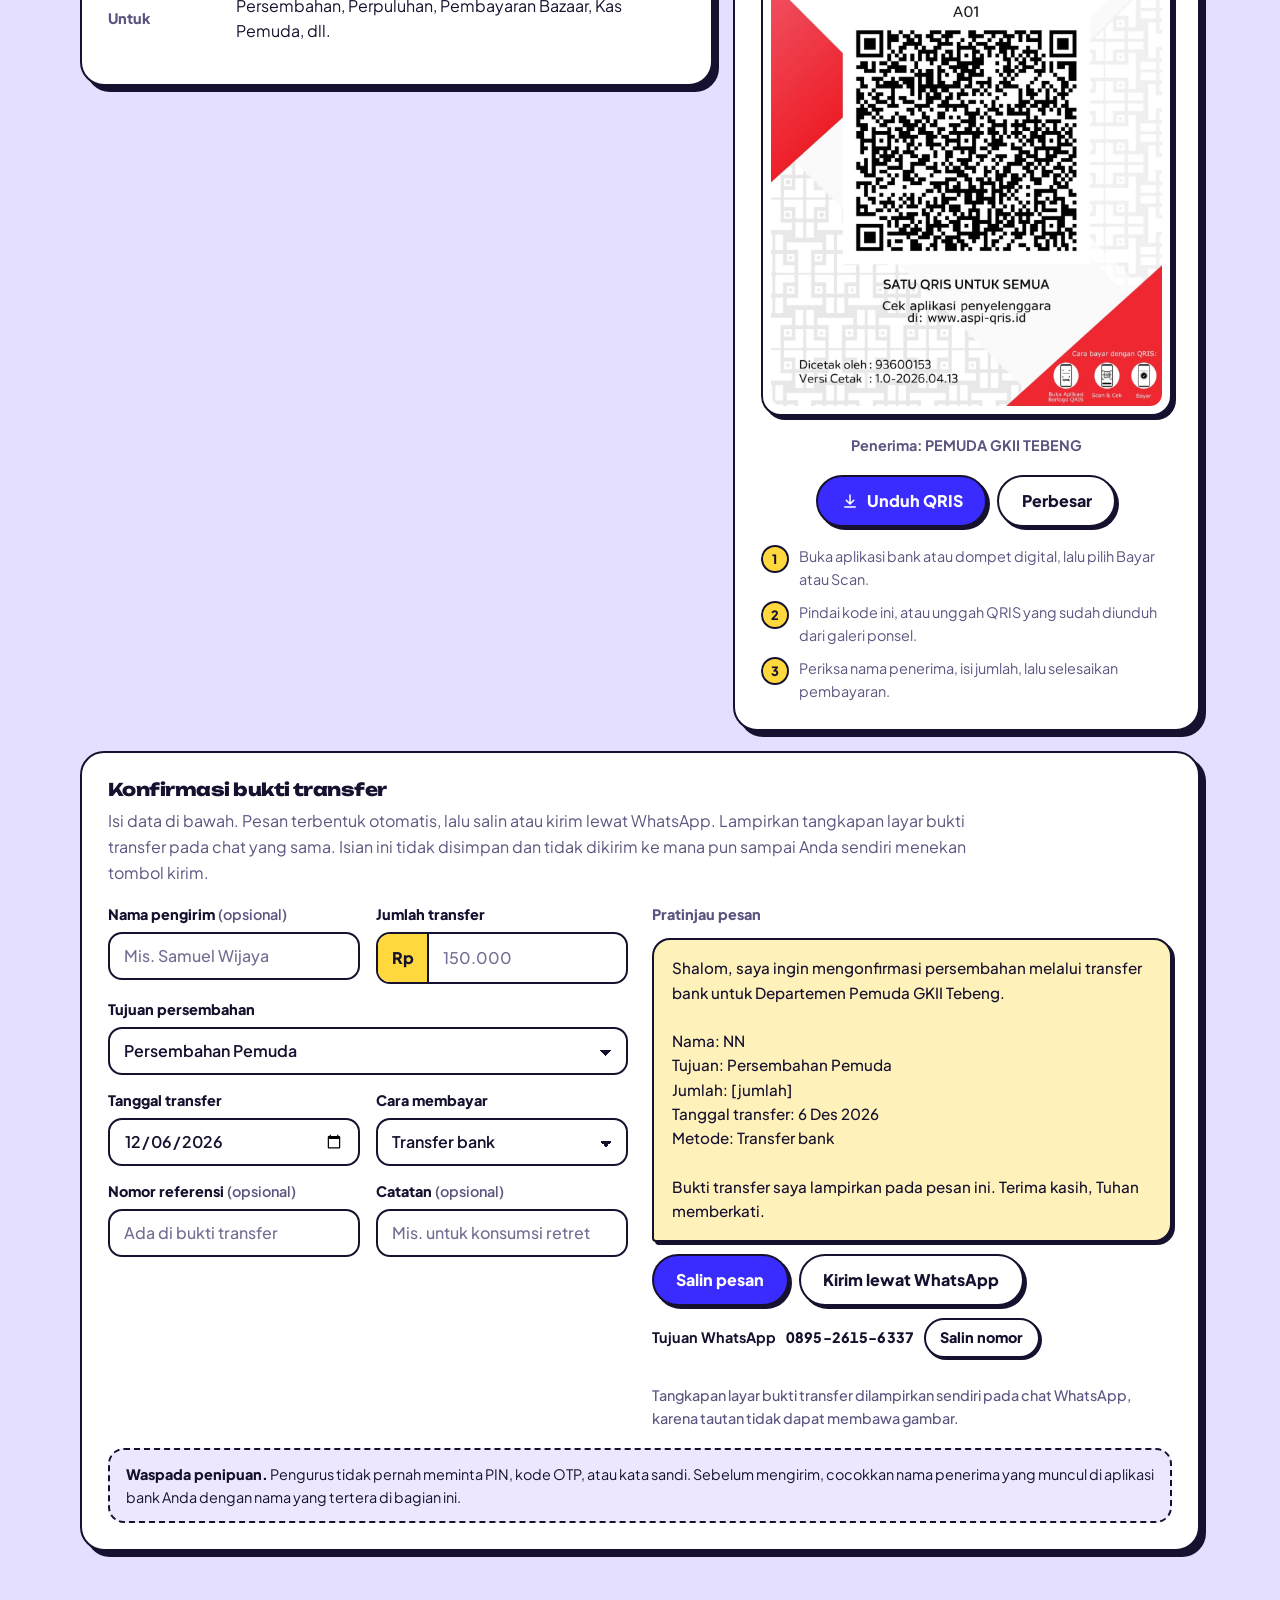
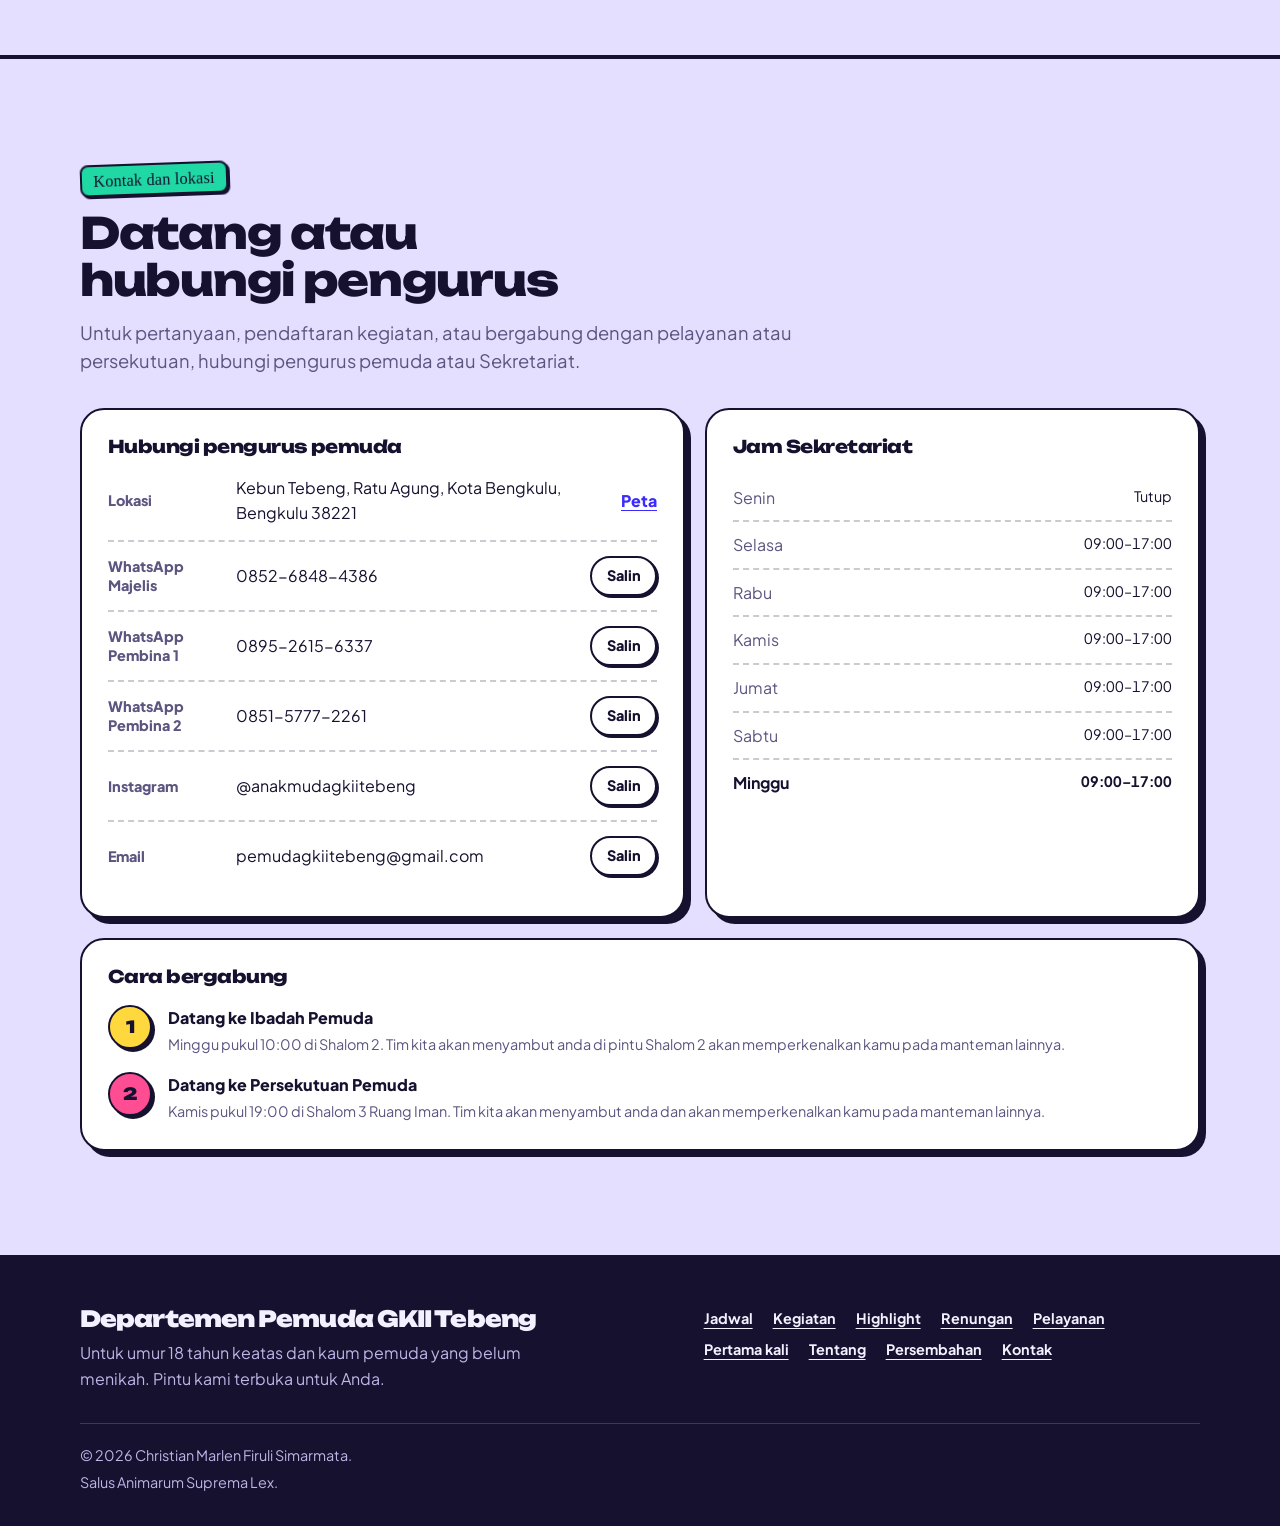
==== commit 5920918e: "update" ====
--- a/index.html
+++ b/index.html
@@ -199,7 +199,7 @@
             <p class="eyebrow">Jadwal pemuda</p>
             <h2>Jadwal kita berkumpul</h2>
             <p class="sec-sub">
-              Pertemuan kita sepanjang minggu ini. Pilih kategori untuk
+              PENTING! Semua jadwal dapat berubah menjelang hari penting Gereja, silakan konfirmasi kembali jadwal yang anda cari melalui pengurus. Pertemuan kita sepanjang minggu ini. Pilih kategori untuk
               menyaring.
             </p>
           </div>
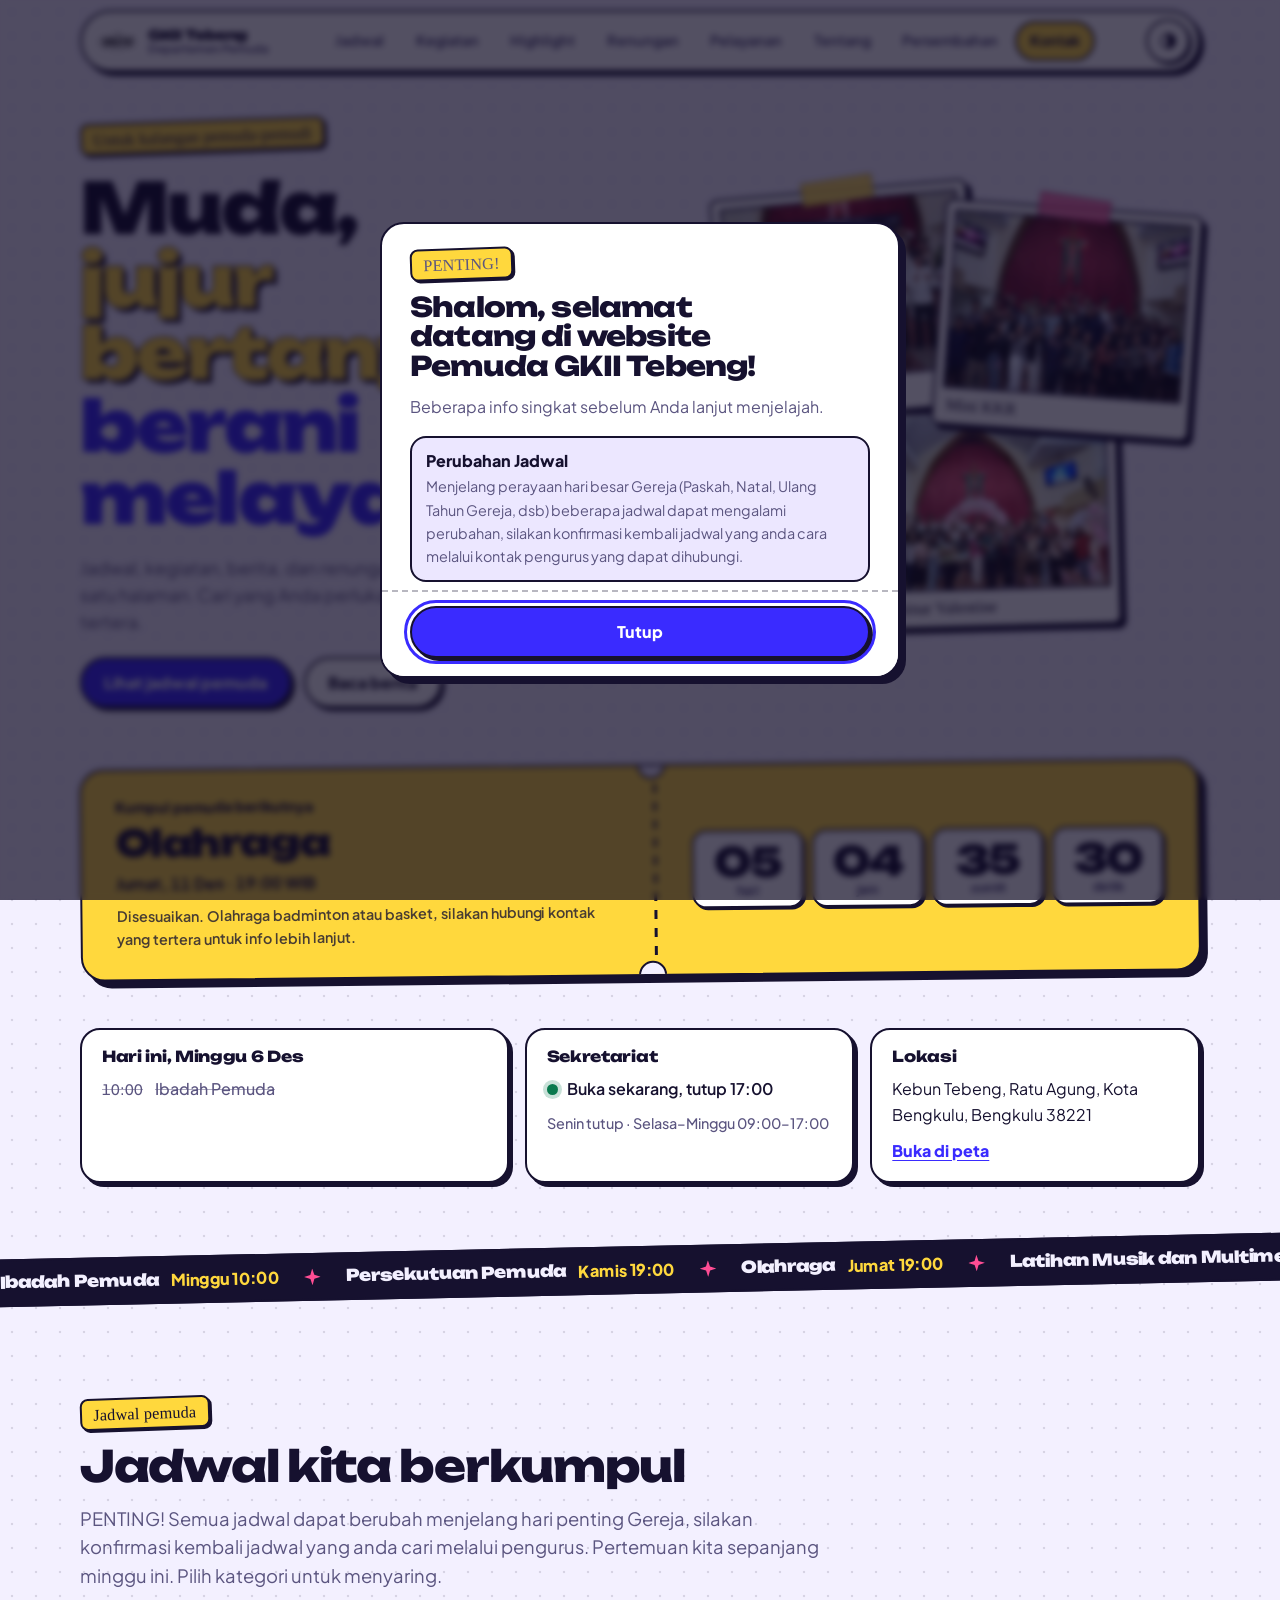
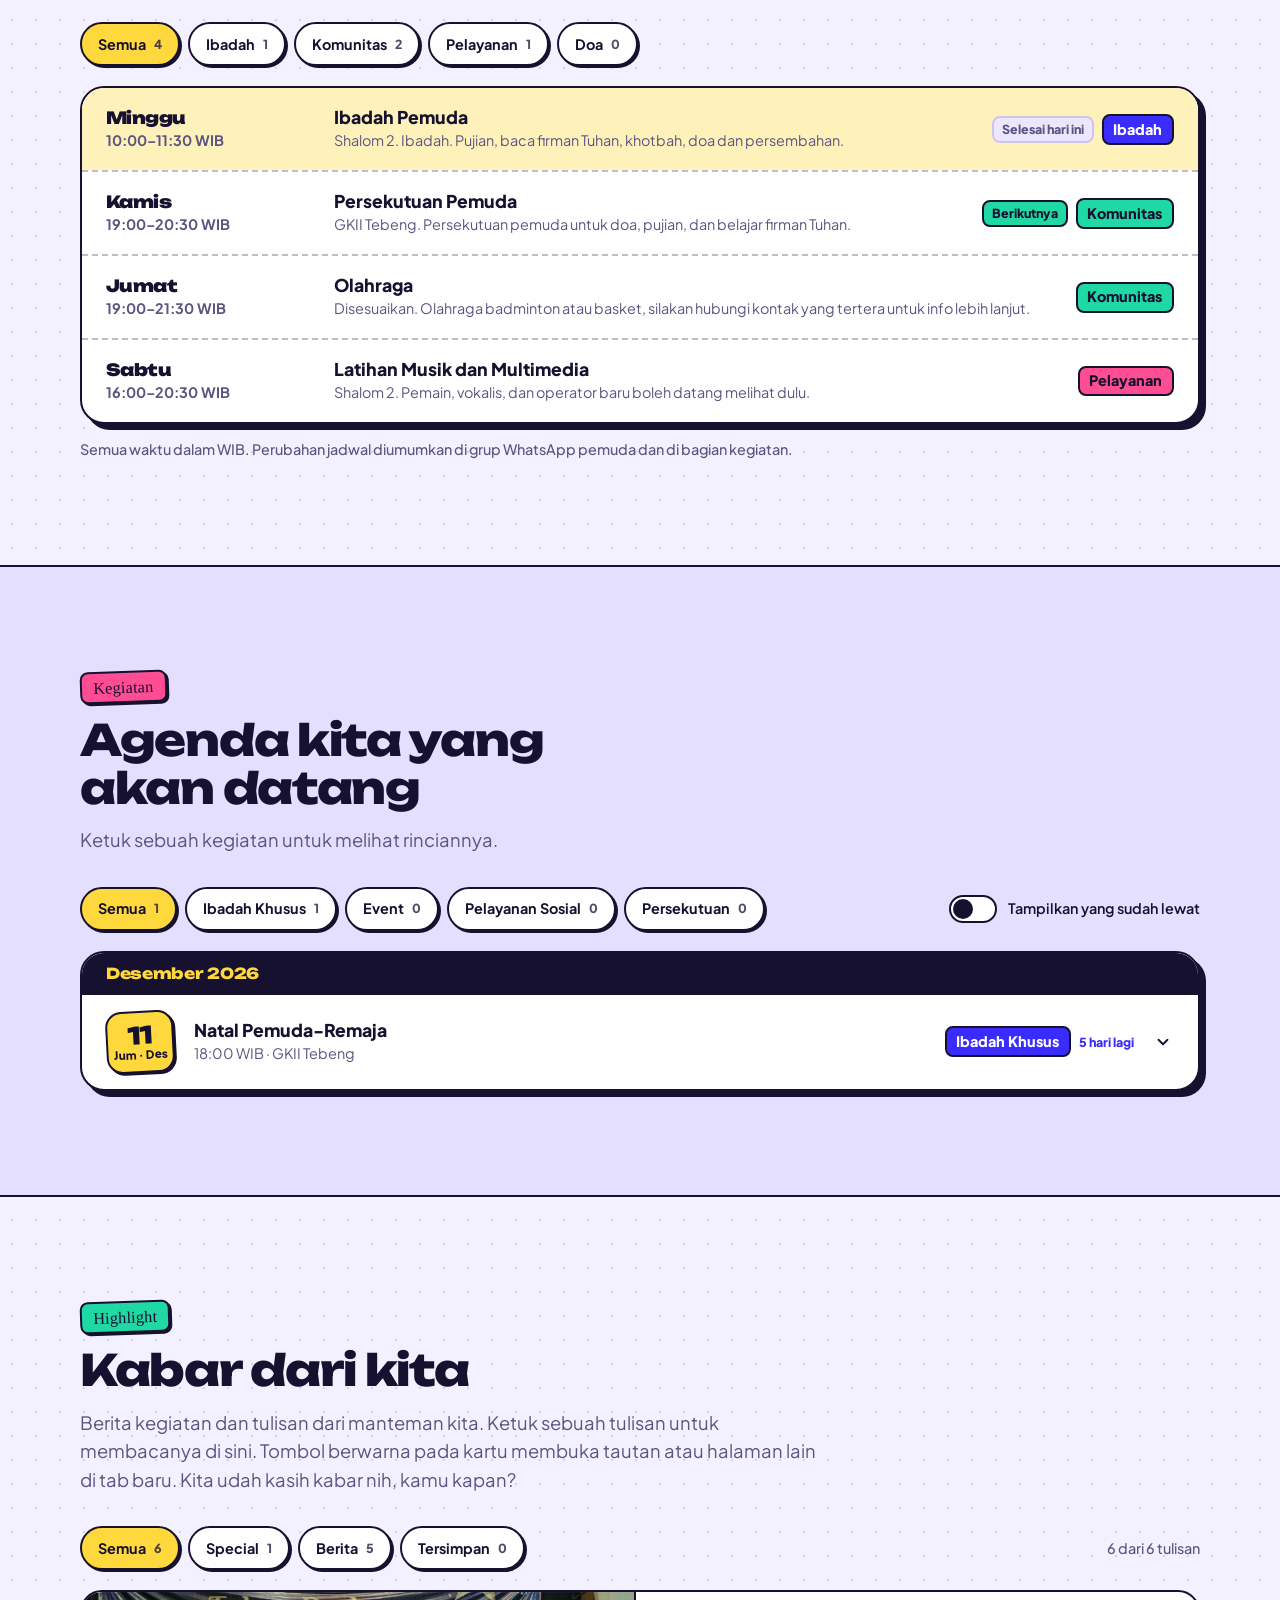
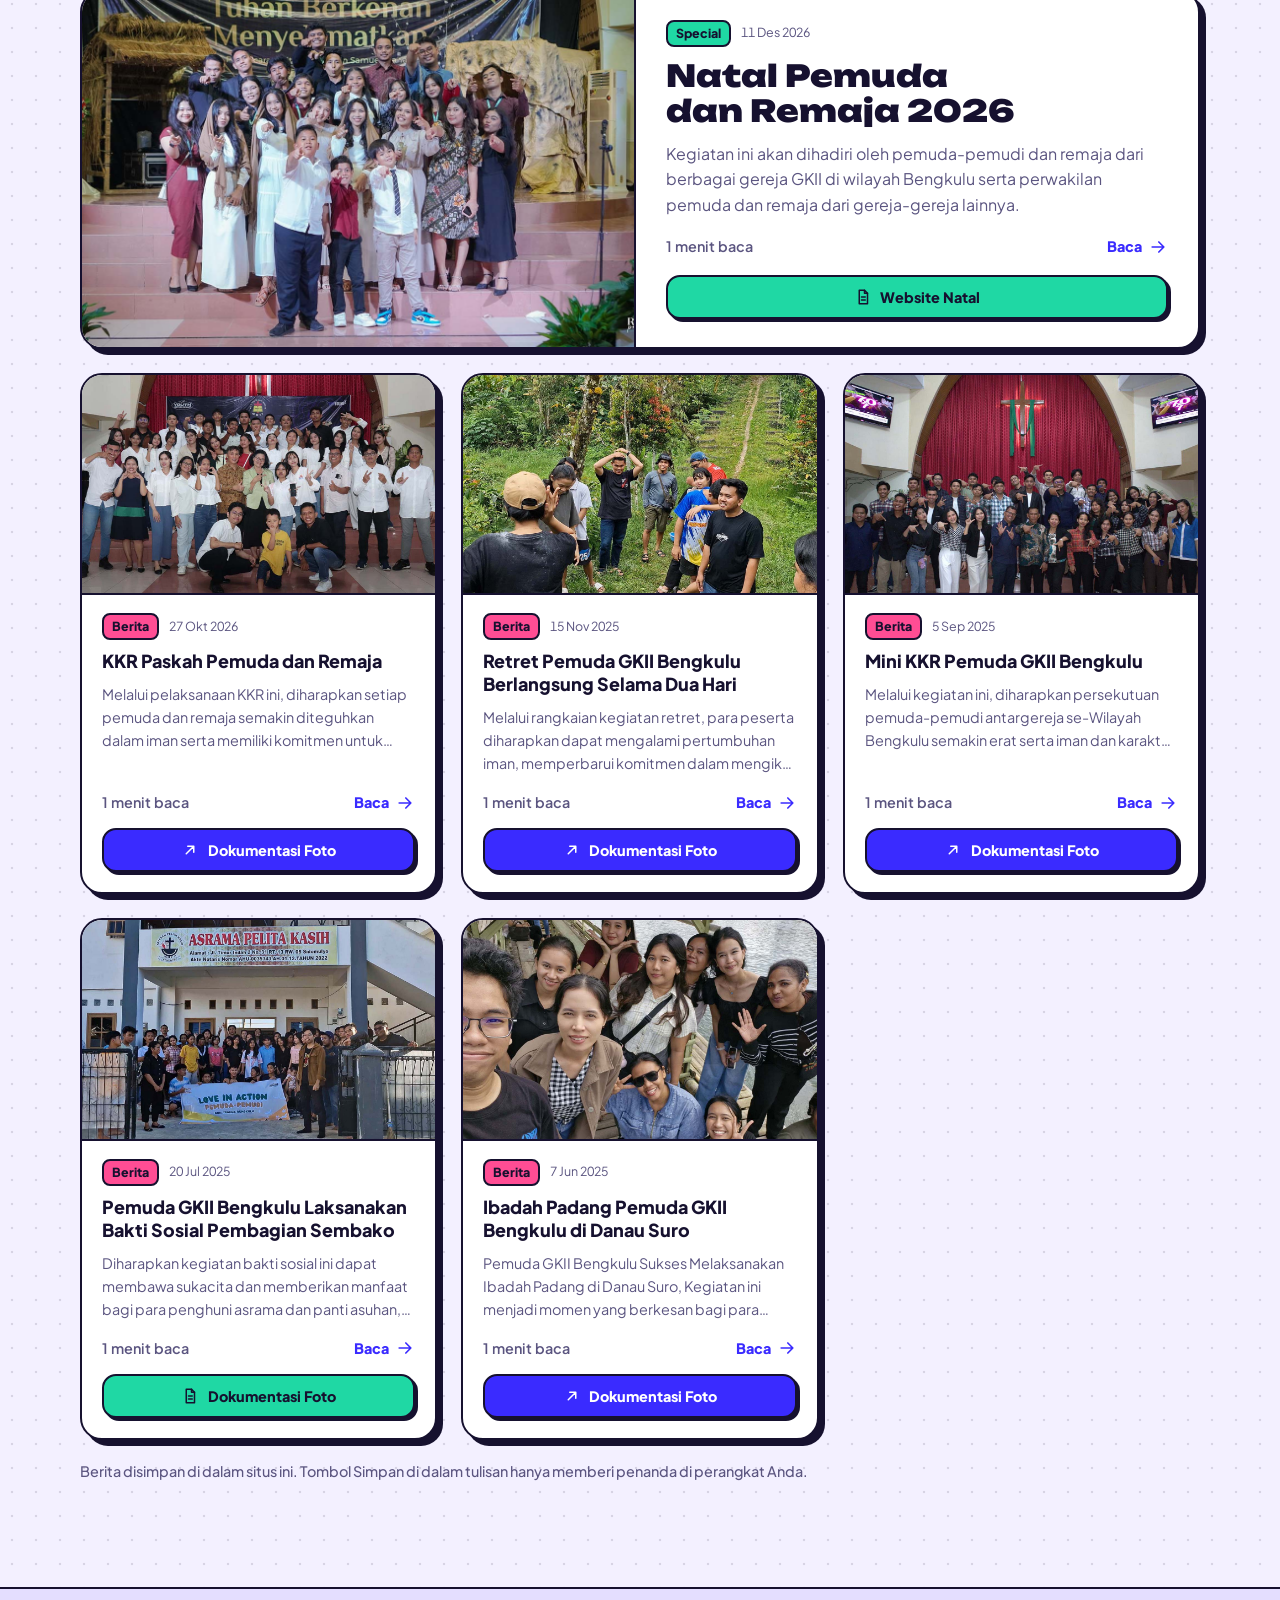
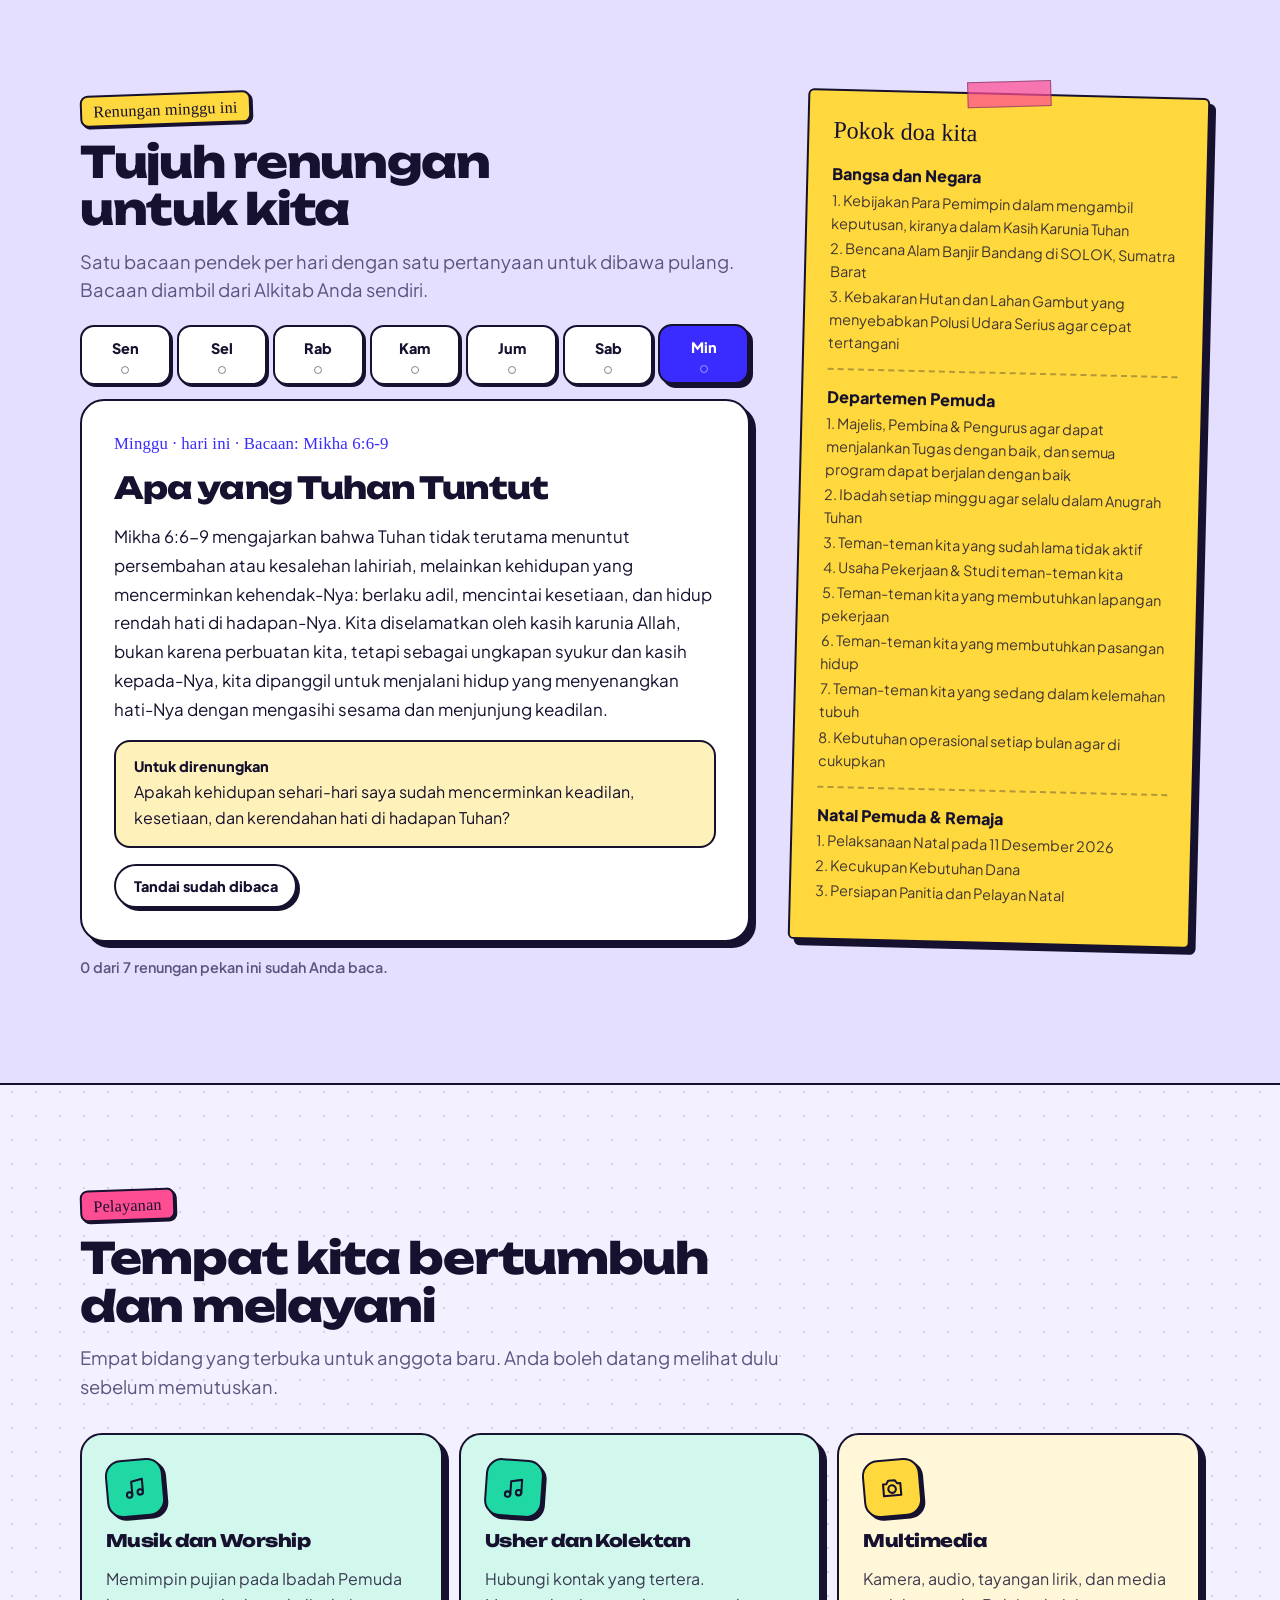
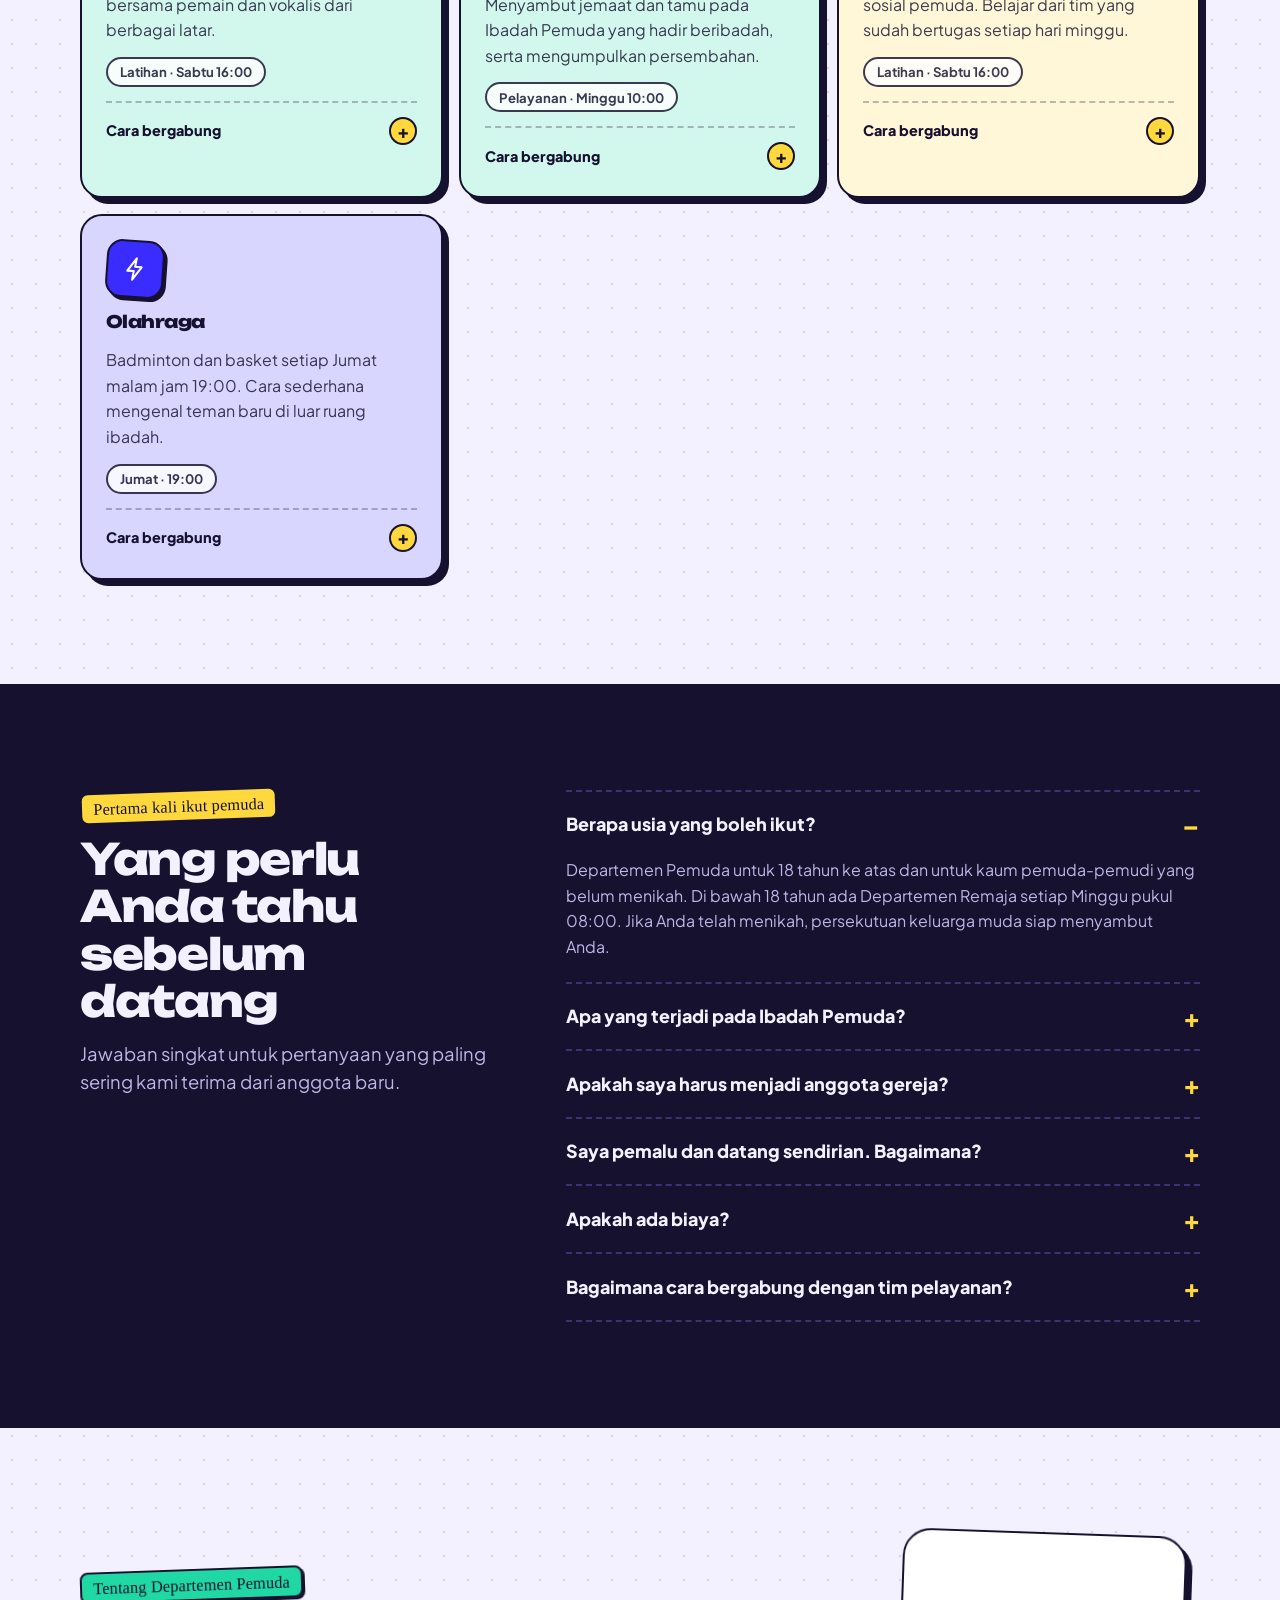
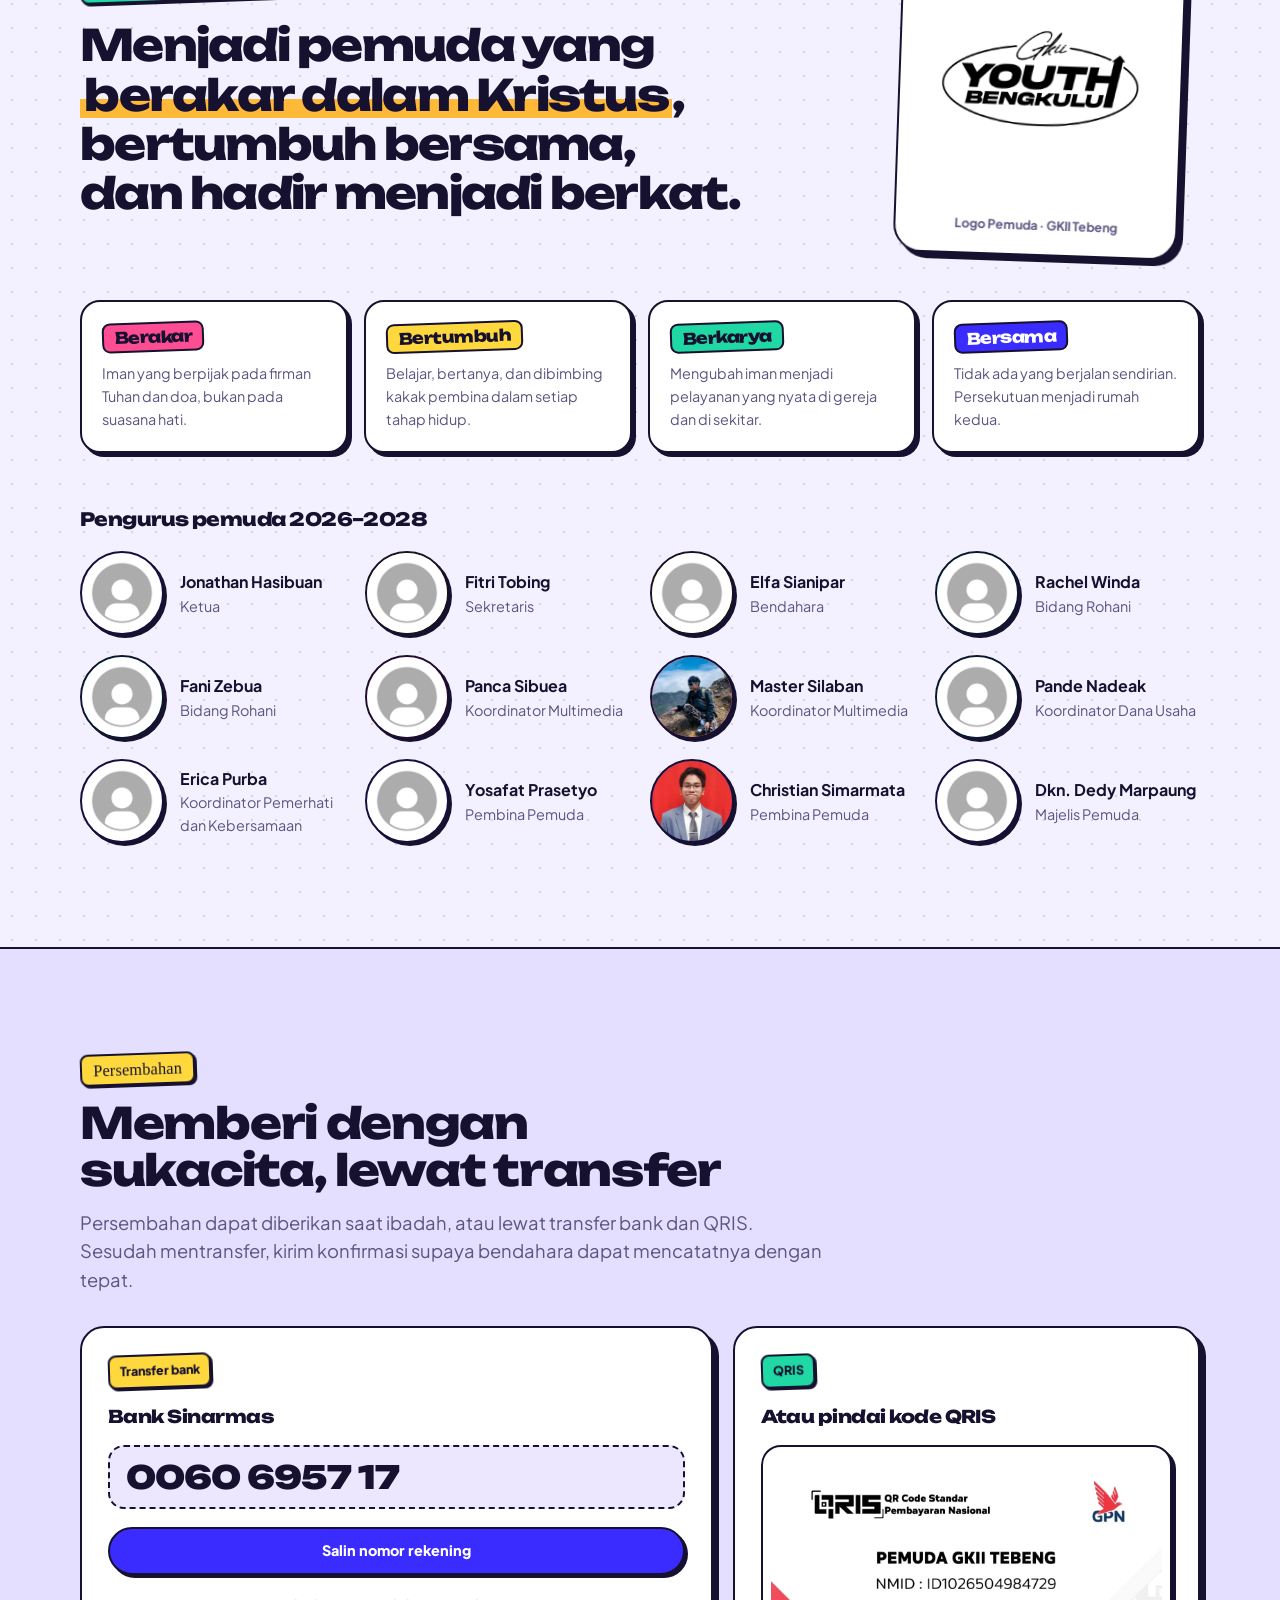
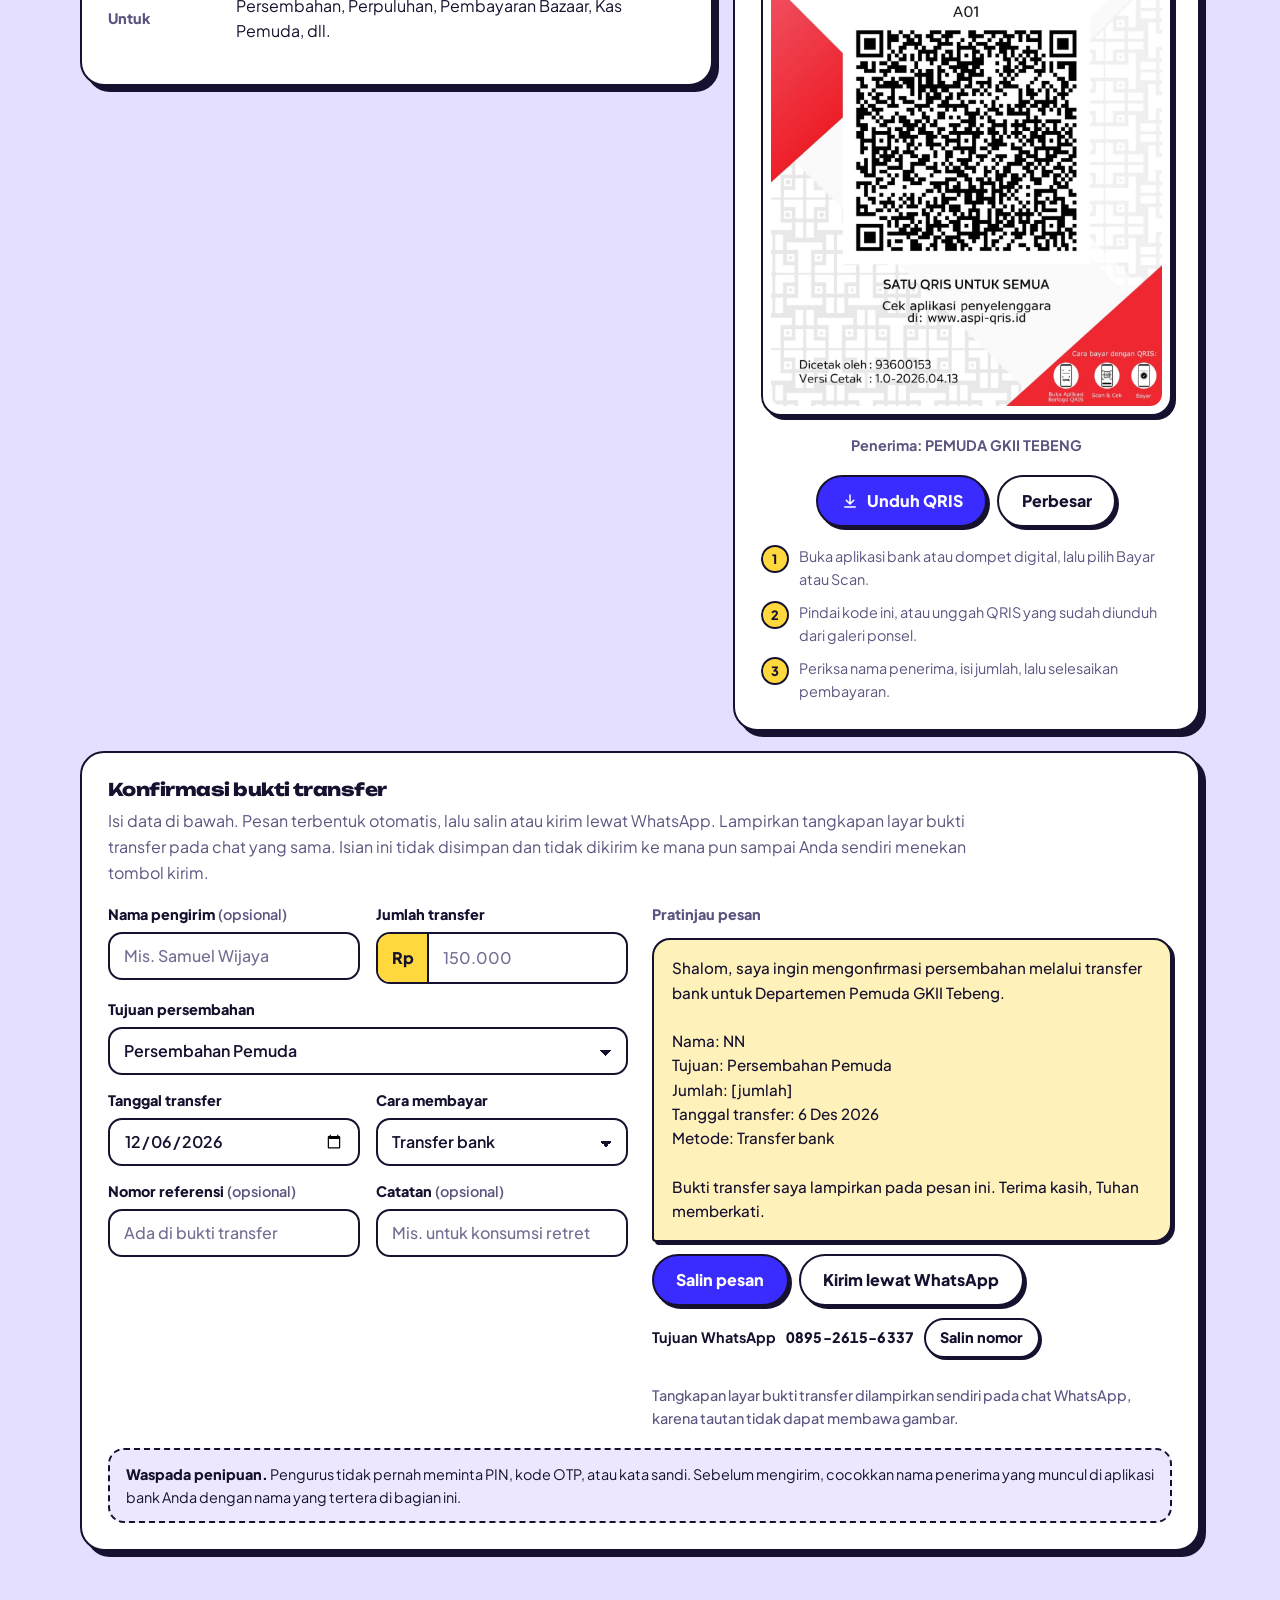
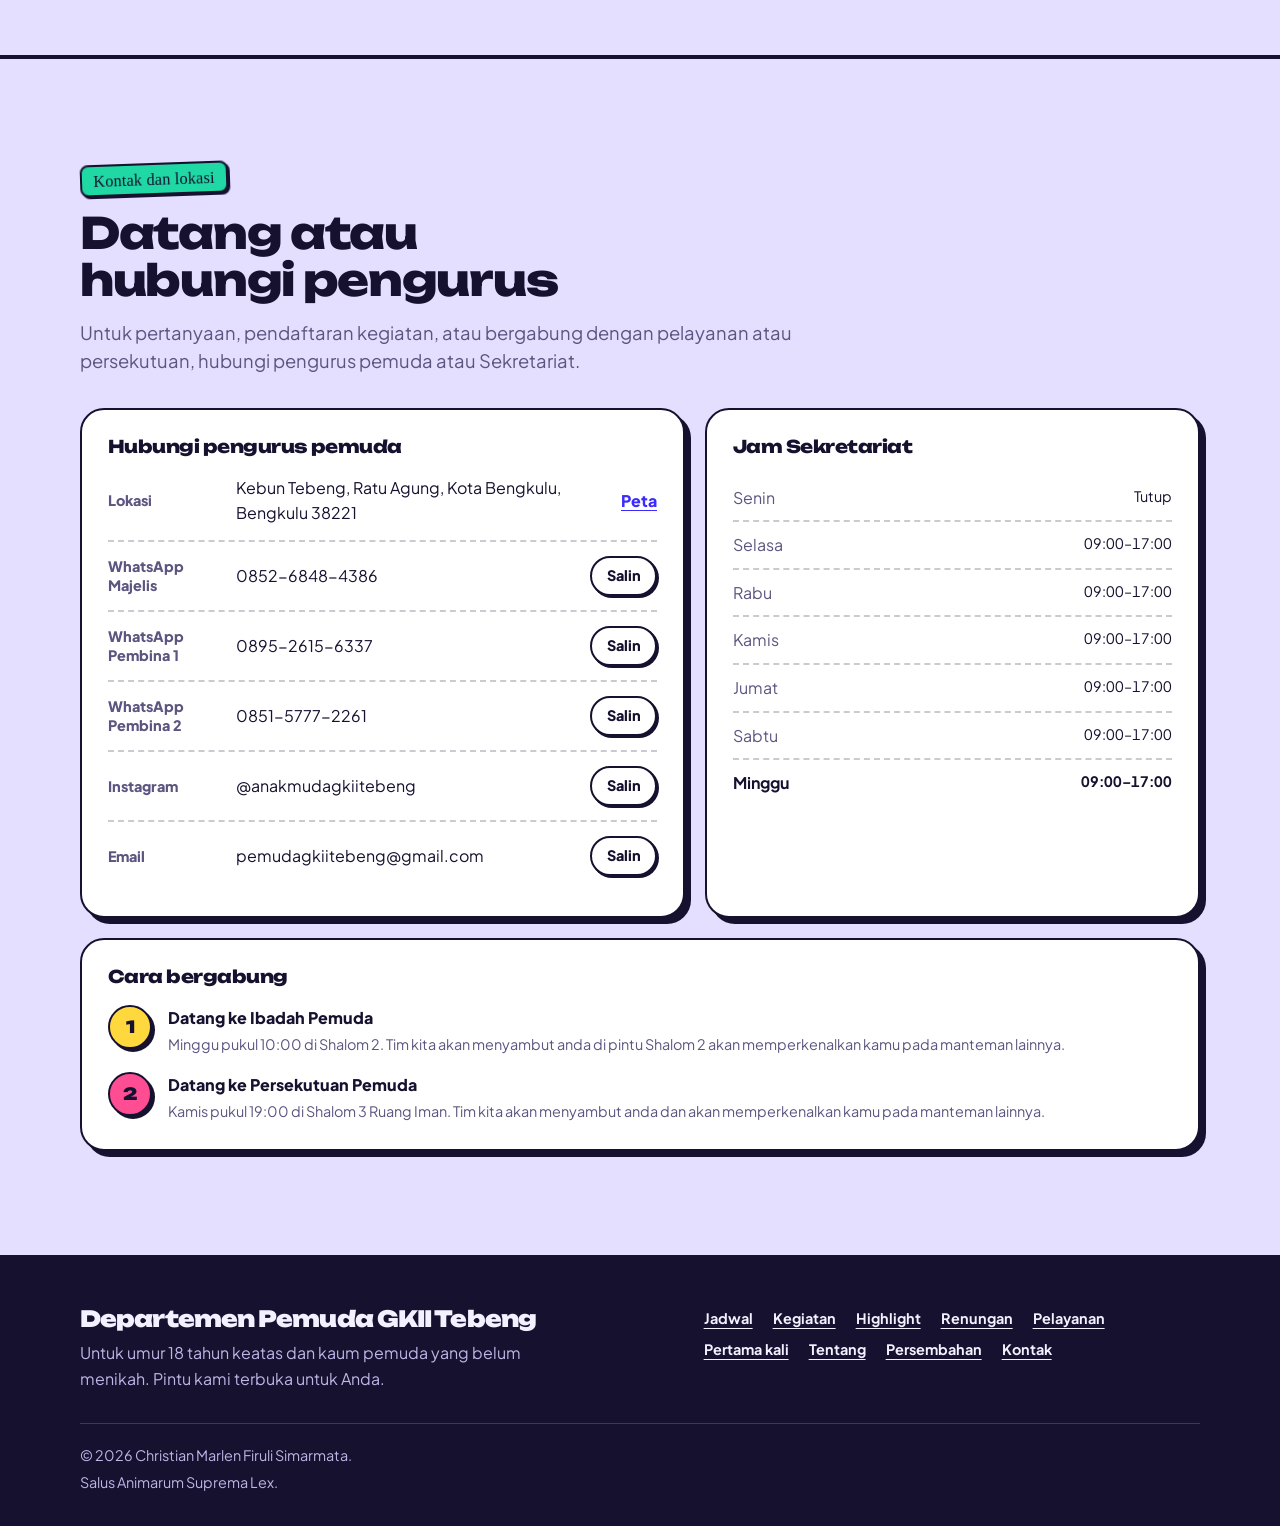
==== commit a2dc8b18: "update." ====
--- a/index.html
+++ b/index.html
@@ -199,7 +199,9 @@
             <p class="eyebrow">Jadwal pemuda</p>
             <h2>Jadwal kita berkumpul</h2>
             <p class="sec-sub">
-              PENTING! Semua jadwal dapat berubah menjelang hari penting Gereja, silakan konfirmasi kembali jadwal yang anda cari melalui pengurus. Pertemuan kita sepanjang minggu ini. Pilih kategori untuk
+              PENTING! Semua jadwal dapat berubah menjelang hari penting Gereja,
+              silakan konfirmasi kembali jadwal yang anda cari melalui pengurus.
+              Pertemuan kita sepanjang minggu ini. Pilih kategori untuk
               menyaring.
             </p>
           </div>
@@ -962,6 +964,28 @@
     </footer>
 
     <div class="toast" id="toast" role="status" aria-live="polite"></div>
+
+    <dialog
+      class="popup"
+      id="popup"
+      aria-labelledby="popTitle"
+      aria-describedby="popIntro"
+    >
+      <div class="pop-scroll" id="popScroll">
+        <div class="pop-head">
+          <p class="eyebrow" id="popEyebrow"></p>
+          <h2 id="popTitle"></h2>
+          <p id="popIntro"></p>
+        </div>
+        <div class="pop-list" id="popList"></div>
+      </div>
+      <div class="pop-foot">
+        <button type="button" class="btn btn-primary" id="popClose" autofocus>
+          Tutup
+        </button>
+      </div>
+    </dialog>
+
     <script src="js/pemuda.js"></script>
   </body>
 </html>
--- a/css/pemuda.css
+++ b/css/pemuda.css
@@ -4415,6 +4415,82 @@
     content: none;
   }
 }
+
+/* Pop up informasi (tampil setiap kali situs dibuka) */
+.popup {
+  padding: 0;
+  margin: auto;
+  overflow: hidden;
+  width: min(520px, calc(100% - 32px));
+  max-width: none;
+  max-height: min(86dvh, 720px);
+  background: var(--surface);
+  color: var(--ink);
+  border: 2px solid var(--bd);
+  border-radius: 24px;
+  box-shadow: 6px 6px 0 var(--hard);
+}
+.popup[open] {
+  display: flex;
+  flex-direction: column;
+  animation: rdIn 0.22s ease-out;
+}
+.popup::backdrop {
+  background: color-mix(in srgb, #0a0720 70%, transparent);
+  backdrop-filter: blur(3px);
+}
+.pop-scroll {
+  flex: 1;
+  min-height: 0;
+  overflow-y: auto;
+  overscroll-behavior: contain;
+  padding: 24px clamp(18px, 5vw, 28px) 8px;
+  display: grid;
+  gap: 16px;
+  align-content: start;
+}
+.pop-scroll > * {
+  min-width: 0;
+}
+.pop-head {
+  display: grid;
+  gap: 12px;
+}
+.pop-head h2 {
+  font-size: clamp(1.3rem, 5.4vw, 1.7rem);
+}
+.pop-head p {
+  color: var(--muted);
+}
+.pop-list {
+  display: grid;
+  gap: 10px;
+}
+.pop-item {
+  display: grid;
+  gap: 4px;
+  padding: 12px 14px;
+  background: var(--tint);
+  border: 2px solid var(--bd);
+  border-radius: 16px;
+}
+.pop-item h3 {
+  font: 800 1rem/1.35 var(--font-body);
+}
+.pop-item p {
+  color: var(--muted);
+  font-size: var(--fs-sm);
+}
+.pop-foot {
+  flex: none;
+  padding: 14px clamp(18px, 5vw, 28px)
+    calc(18px + env(safe-area-inset-bottom, 0px));
+  border-top: 2px dashed color-mix(in srgb, var(--bd) 30%, transparent);
+  background: var(--surface);
+}
+.pop-foot .btn {
+  width: 100%;
+}
 /*==SITE_CSS_END==*/
 
 @media (prefers-reduced-motion: reduce) {
